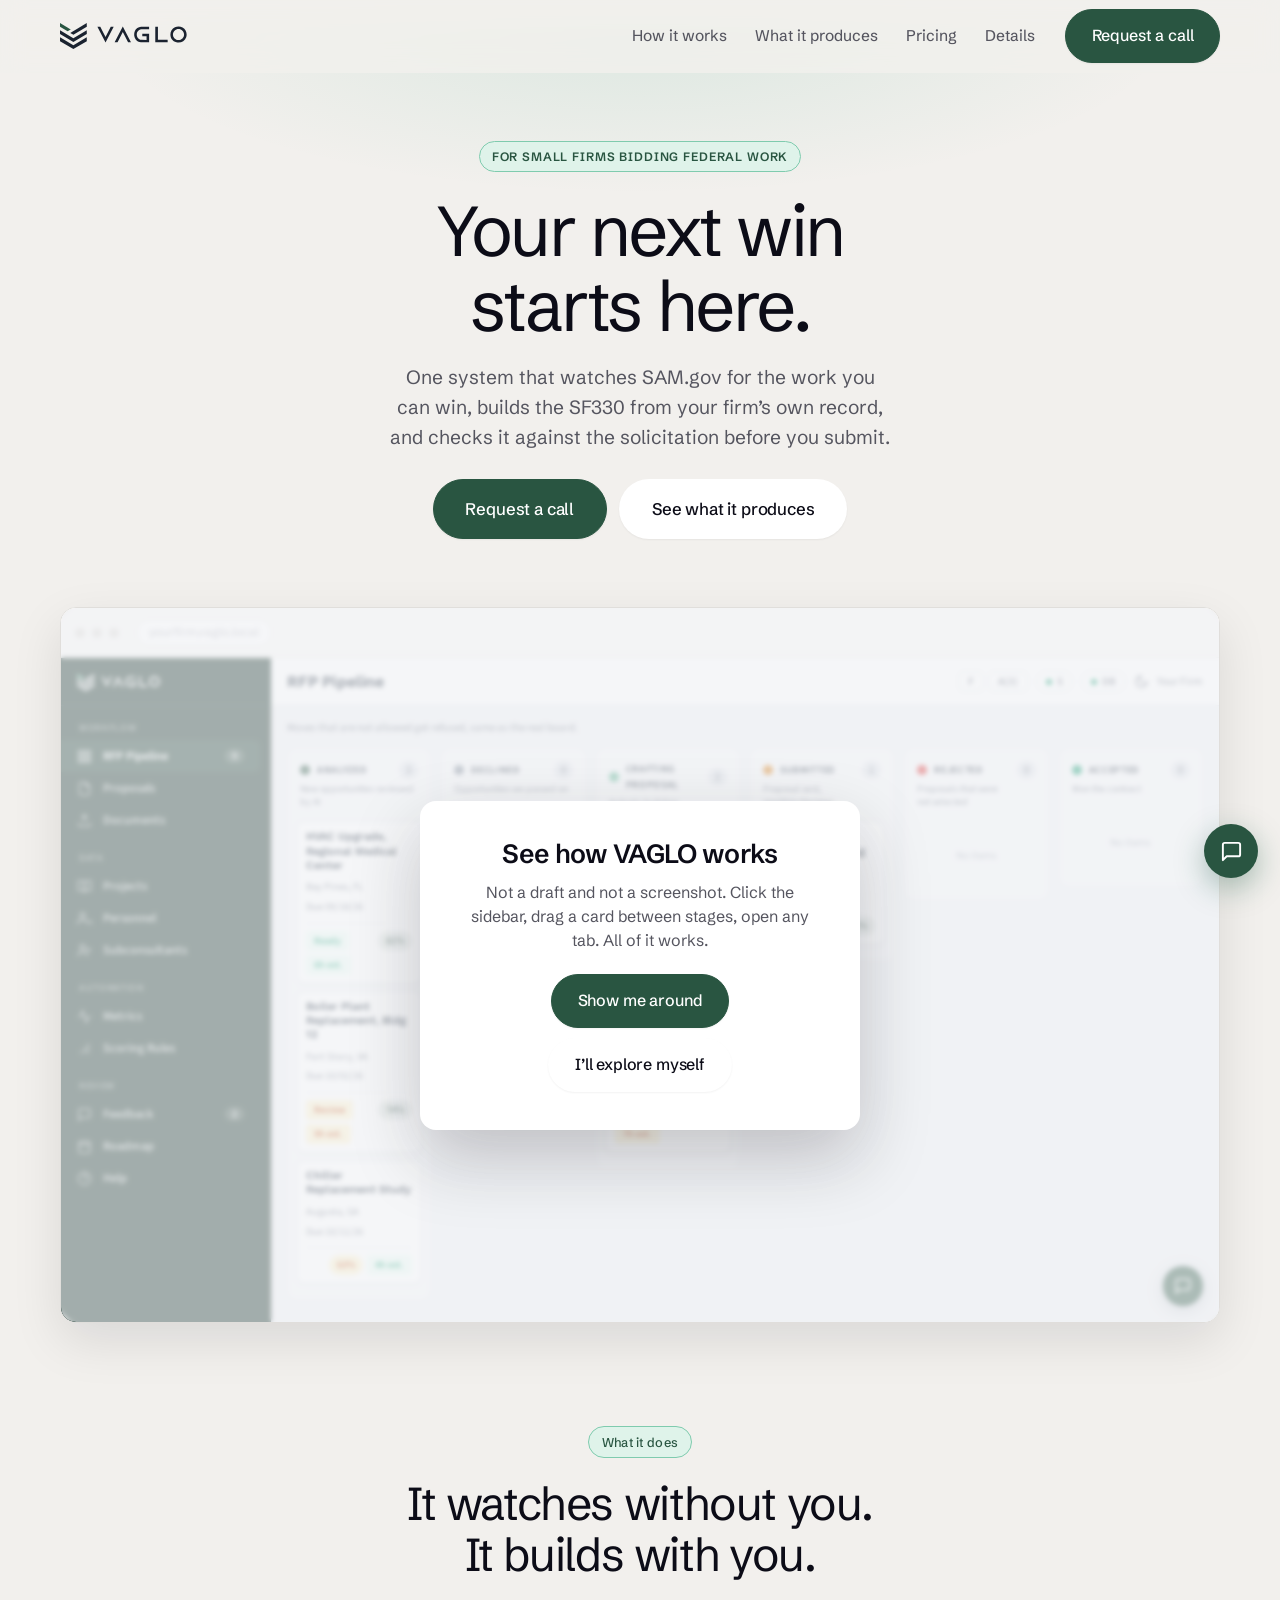
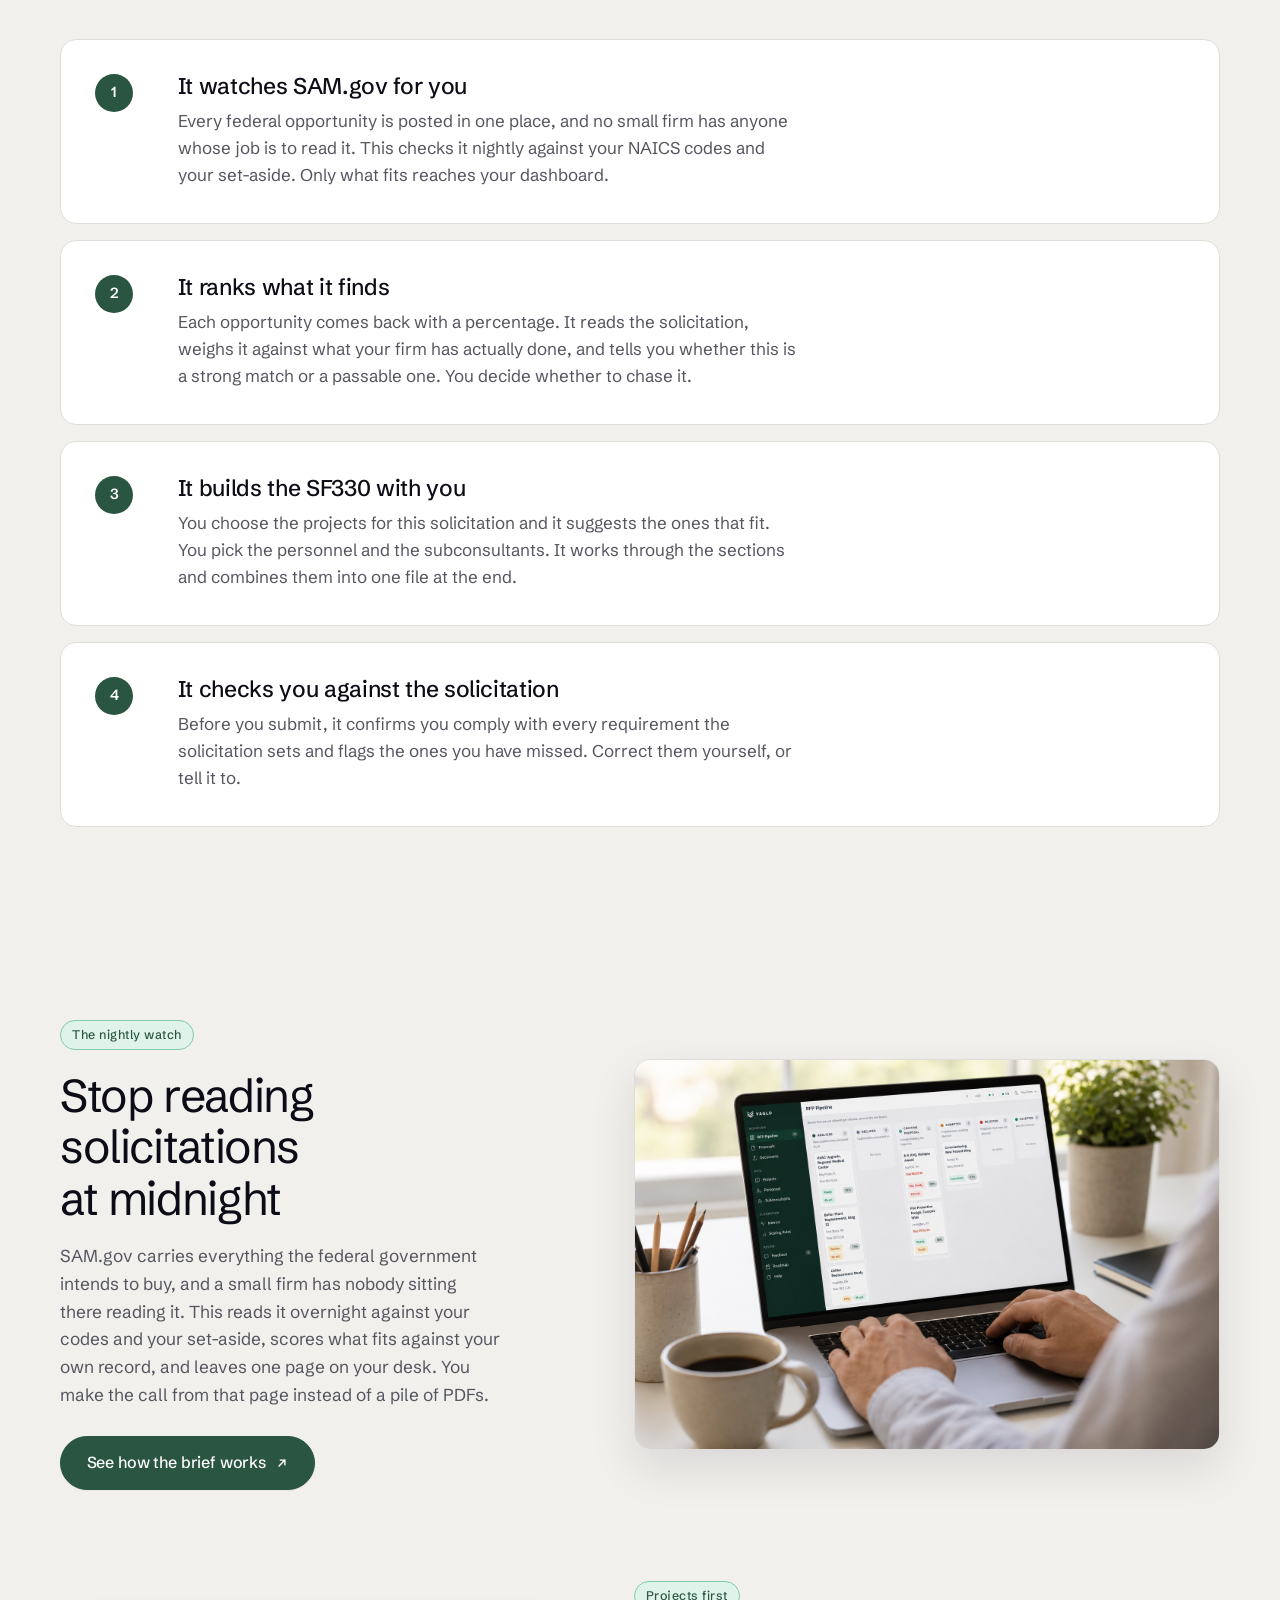
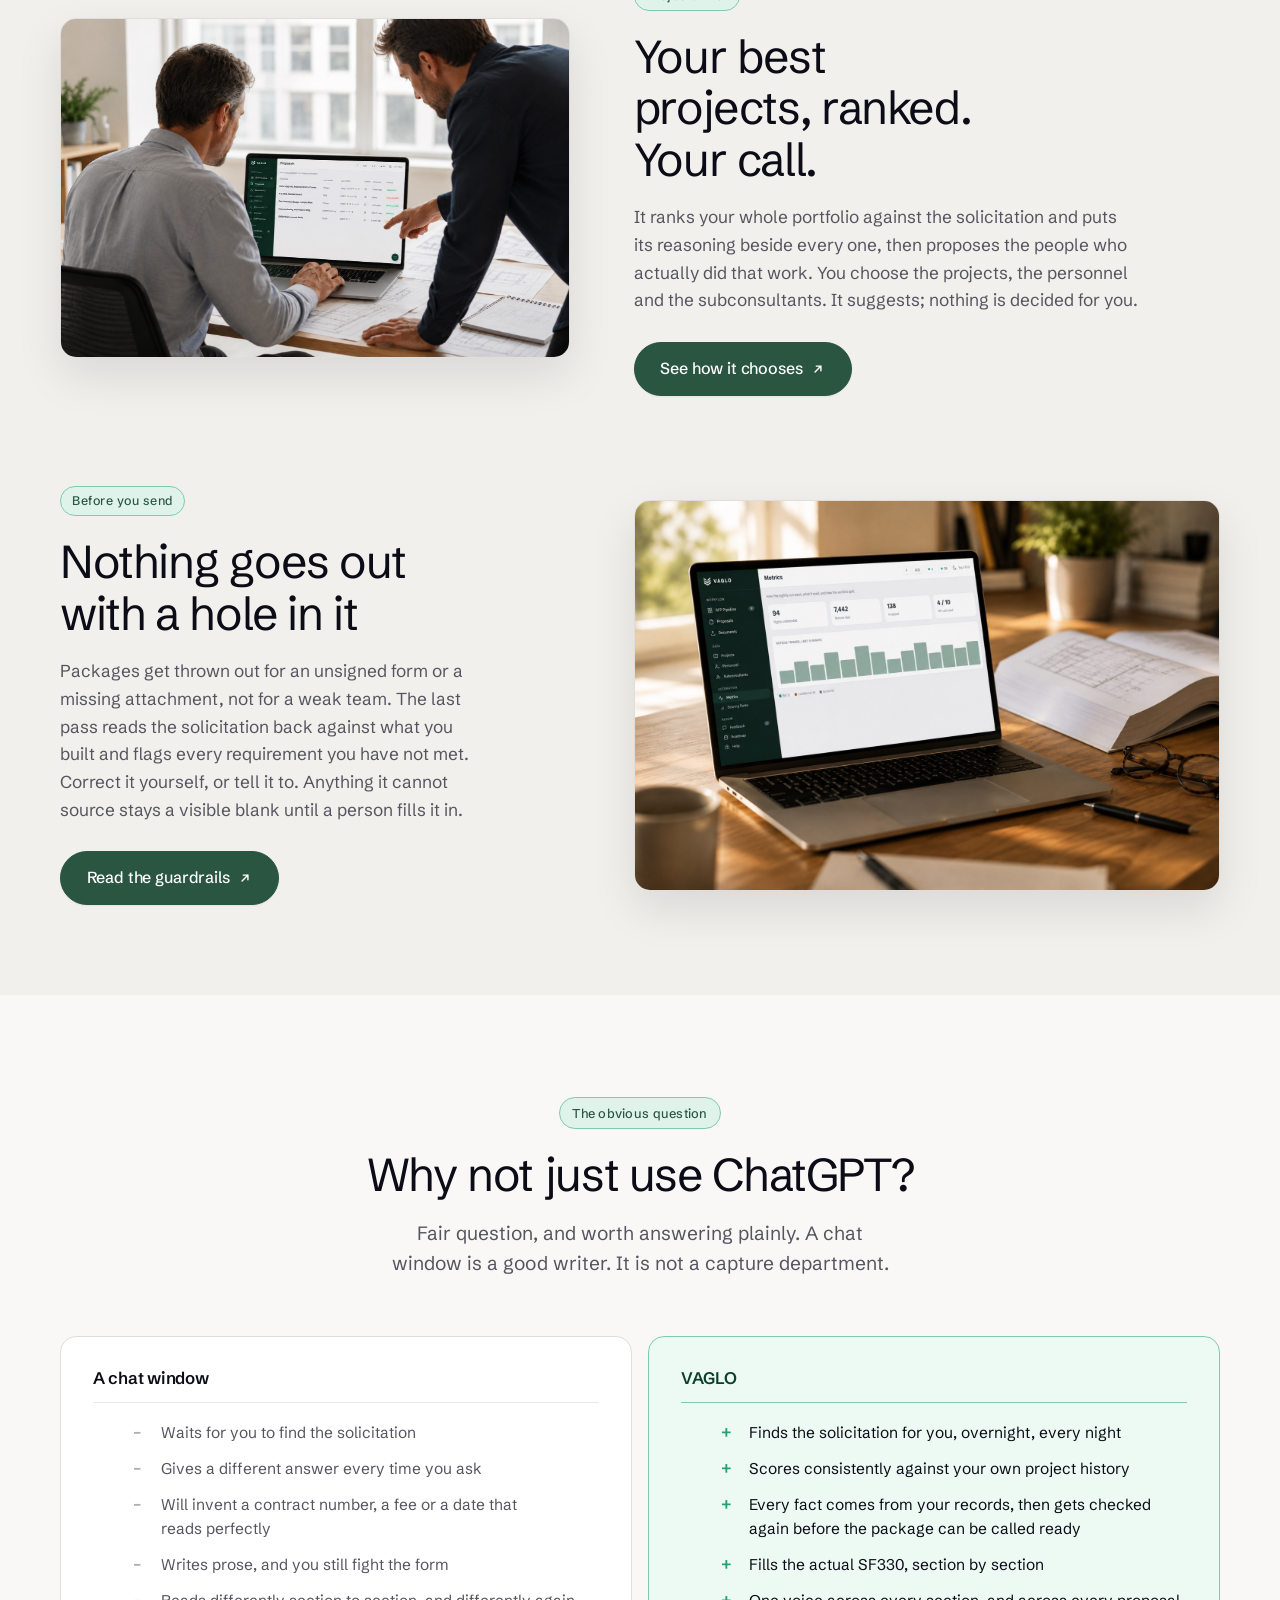
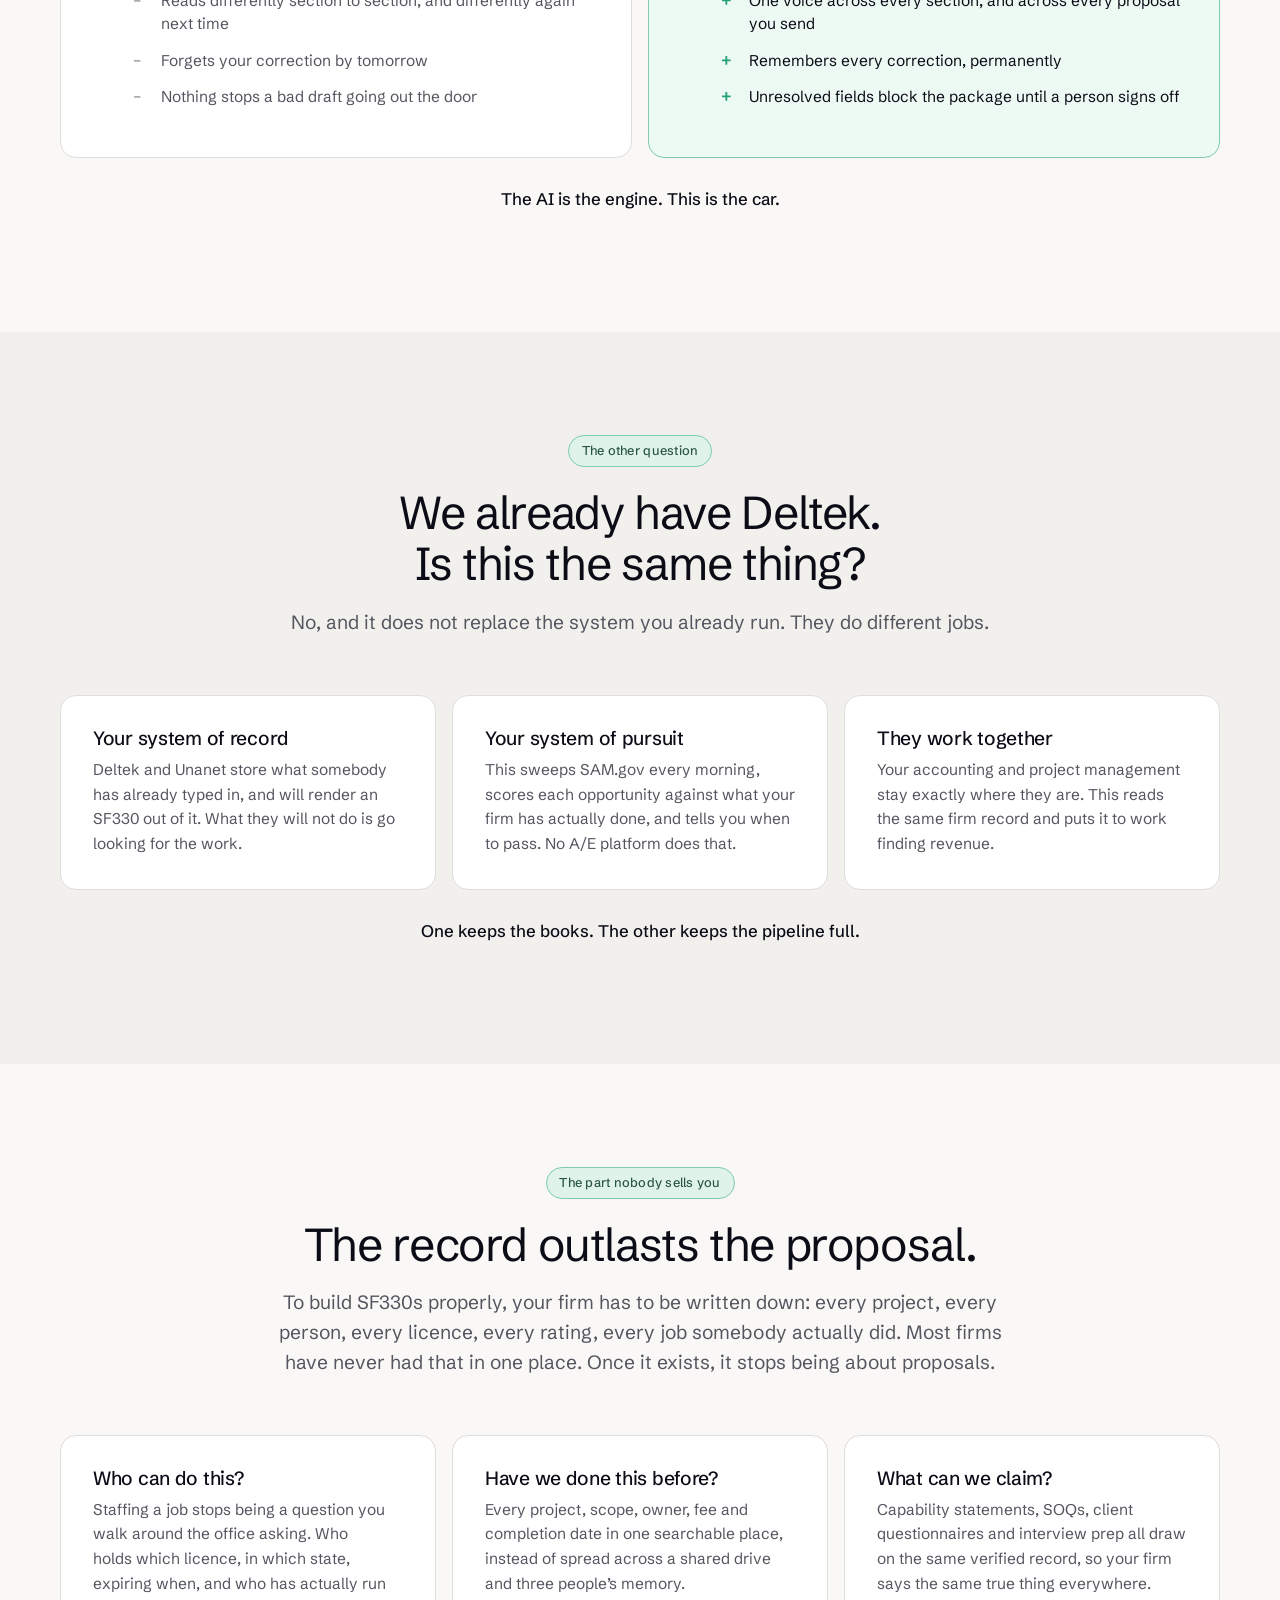
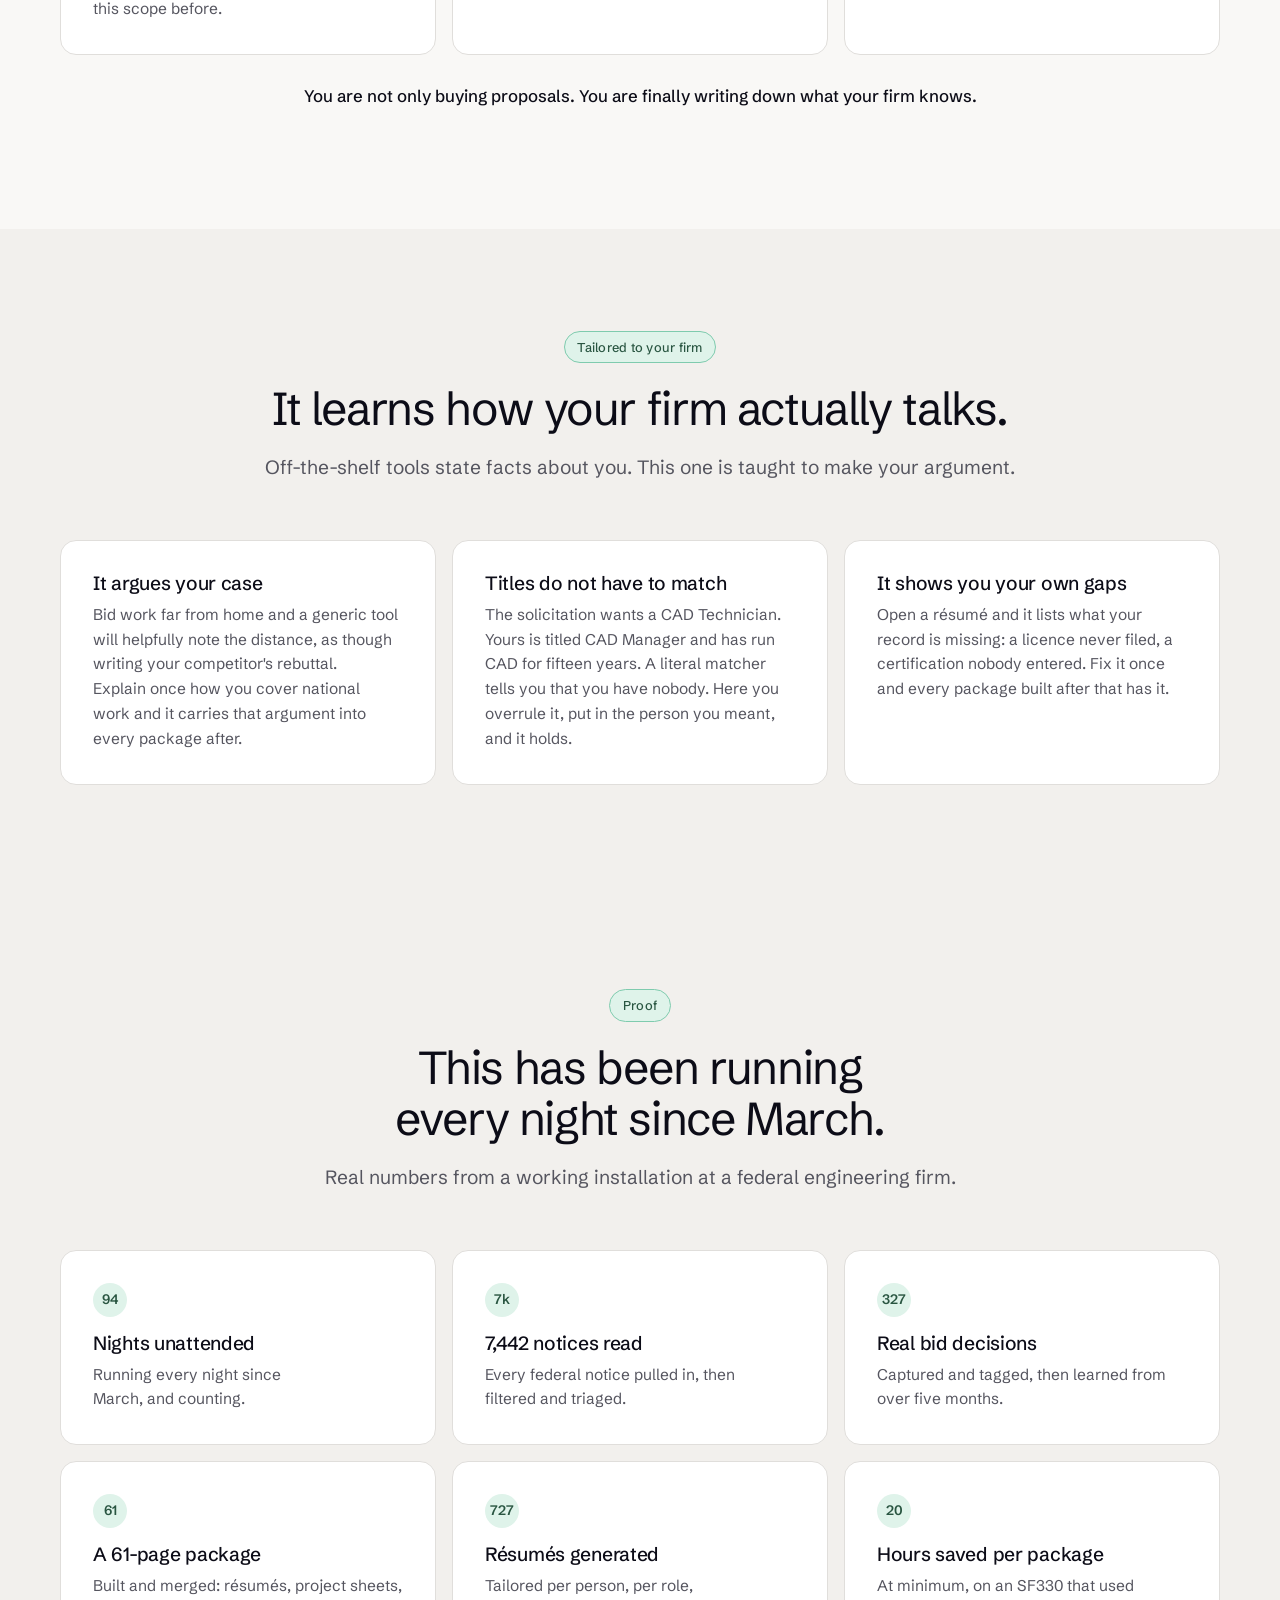
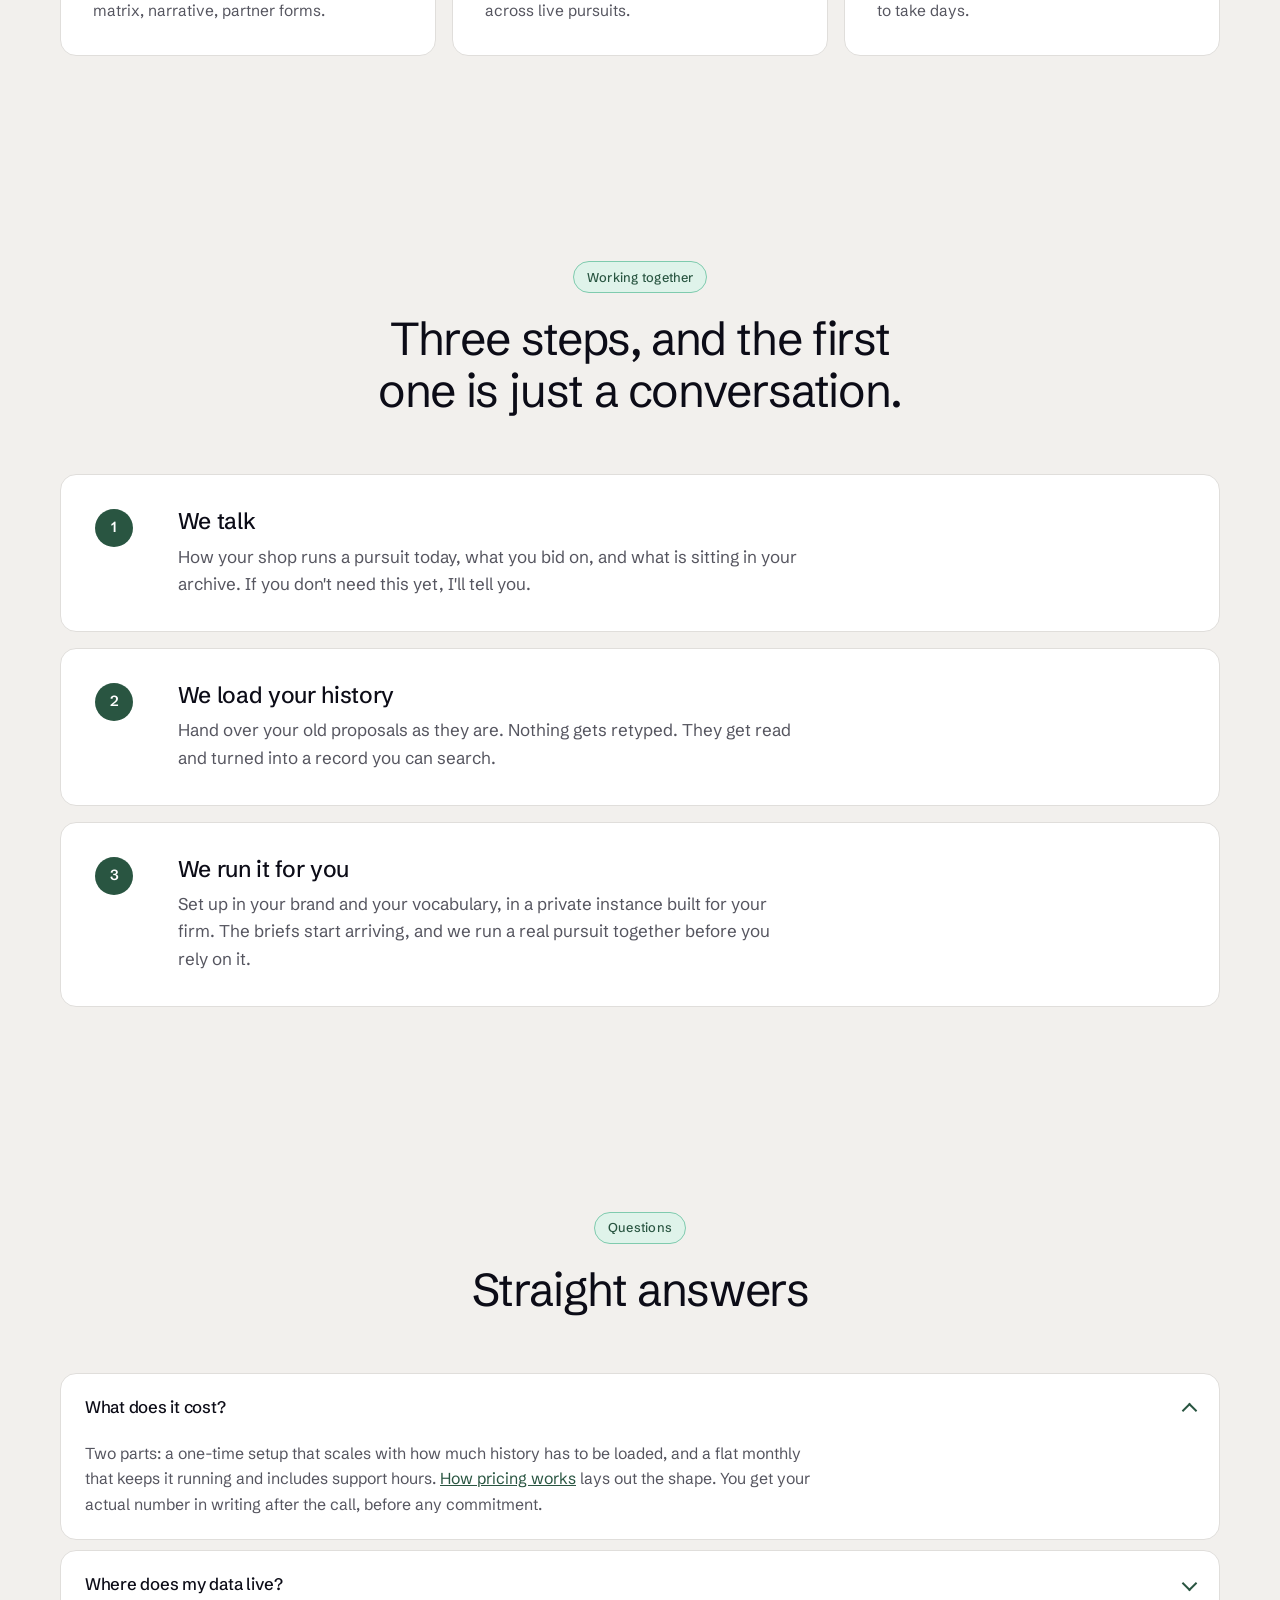
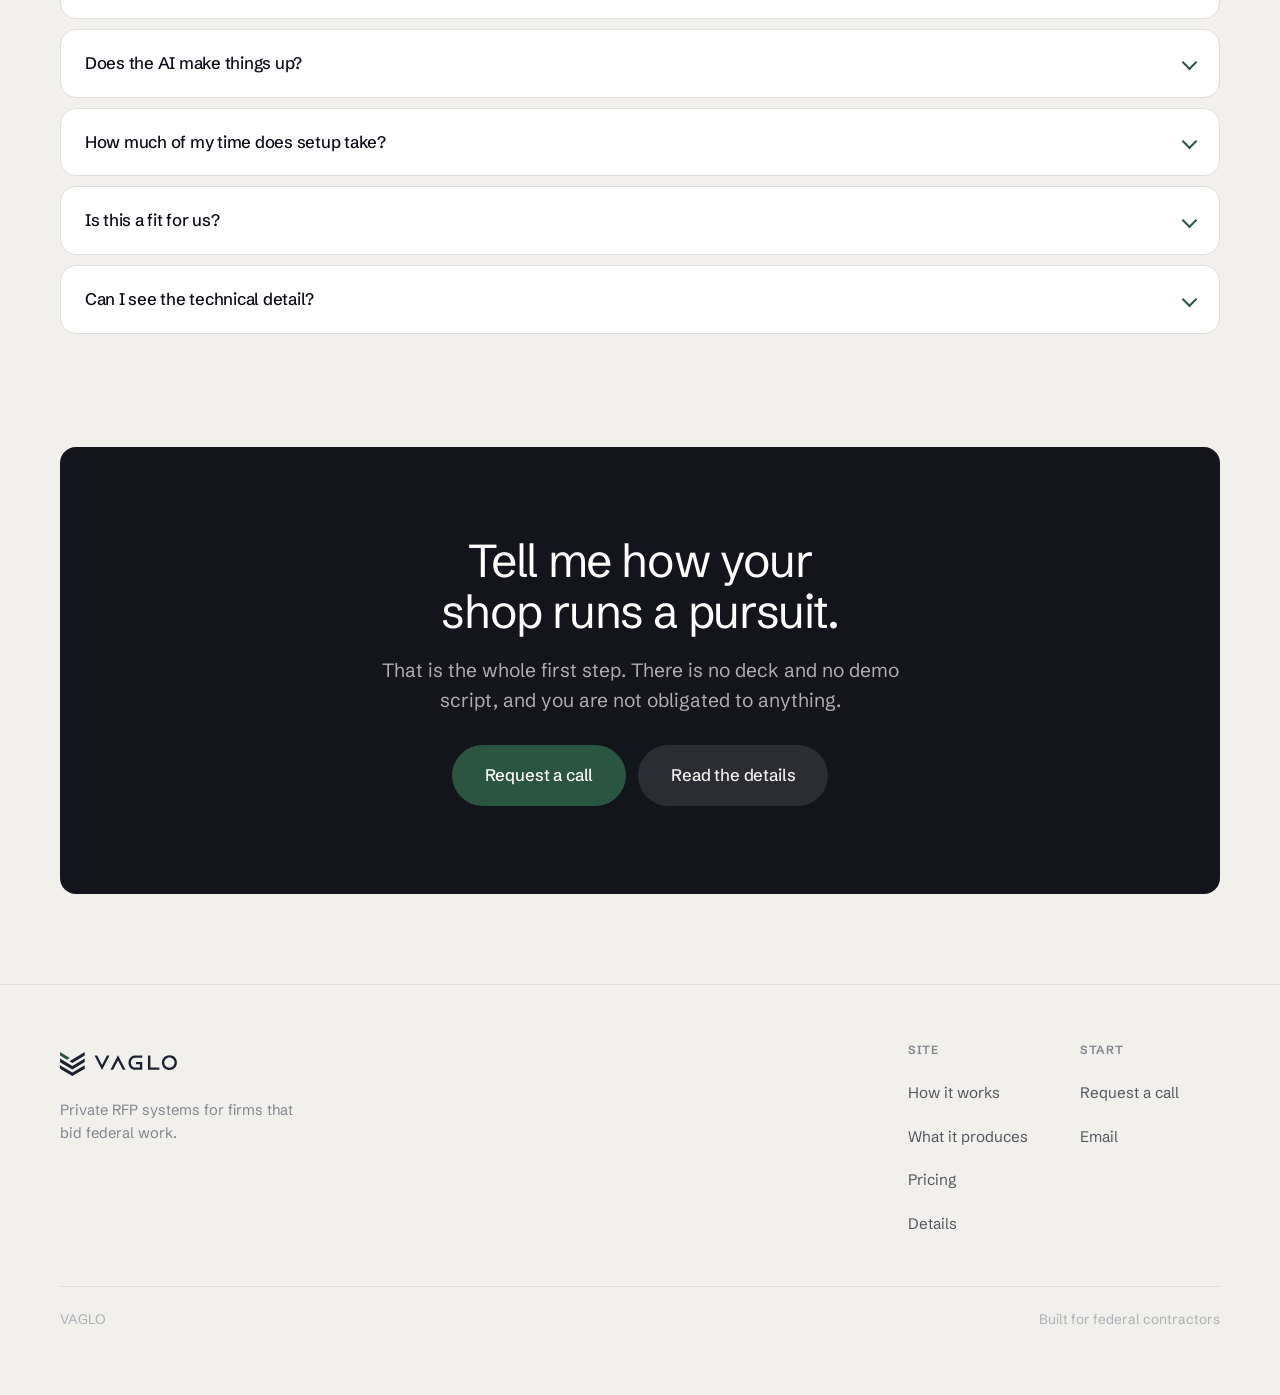
==== index.html @ 1f697426 "Add a guided tour to the demo dashboard The demo was the strongest thing on the page and its only in" ====
<!DOCTYPE html>
<html lang="en">
<head>
<meta charset="utf-8">
<meta name="viewport" content="width=device-width, initial-scale=1">
<title>VAGLO &middot; Your next win starts here</title>
<meta name="description" content="One system that watches SAM.gov for the work you can win, builds the SF330 from your firm’s own record, and checks it against the solicitation before you submit. Built per firm for small federal contractors.">
<meta name="theme-color" content="#f2f0ed">
<meta property="og:title" content="VAGLO &middot; Your next win starts here">
<meta property="og:description" content="One system that watches SAM.gov for the work you can win, builds the SF330 from your firm’s own record, and checks it against the solicitation before you submit.">
<meta property="og:type" content="website">
<link rel="icon" href="assets/favicon.svg" type="image/svg+xml">
<link rel="alternate icon" href="assets/mark.svg" type="image/svg+xml">
<link rel="stylesheet" href="styles.css?v=1788193329">
<noscript><style>.rv{opacity:1;transform:none}</style></noscript>
</head>
<body>
<a class="skip" href="#main">Skip to content</a>

<nav class="nav" id="nav">
  <div class="wrap nav-in">
    <a class="brand" href="index.html">
      <svg class="brand-logo" viewBox="0 0 953.78 195.8" xmlns="http://www.w3.org/2000/svg" role="img" aria-label="VAGLO"><polygon fill="#1b2330" points="201.93 136.65 100.77 195.8 .04 136.74 .12 108.13 100.73 167.34 201.51 108.09 201.93 136.65"/><polygon fill="#1b2330" points="201.87 82.44 100.62 142.43 .05 82.67 .21 53.9 100.62 114.06 201.51 53.98 201.87 82.44"/><polygon fill="#1b2330" points="201.86 28.4 100.87 89.06 77.1 75 201.52 0 201.86 28.4"/><polygon fill="#295541" points="57.5 62.54 0 28.63 .05 .15 80.77 48.51 57.5 62.54"/><path fill="#1b2330" d="M651.87,99.23l-32.19-.09.1-18.48,51.39-.06.04,65-61.21-.25c-16.93-.07-31.34-9.45-41-22.79-11.8-18.76-13.89-41.38-5.11-61.82,8.09-18.83,25.42-31.26,46.28-32.56l60.82-.57.05,18.57-56.99.18c-14.94.05-27.51,9.96-32.81,23.8-4.68,12.25-4.22,25.75,1.76,37.44,5.76,11.25,16.98,19.31,29.74,19.36l39.13.14-.02-27.86Z"/><path fill="#1b2330" d="M950.45,107.59c-10.31,31.65-42.68,44.13-74.12,37.44-13.97-2.97-26.37-10.74-34.27-22.79-20.3-30.95-10.81-76.69,23.61-90.58,18.34-7.4,39.53-7.16,57.36,1.56,26.94,13.17,36.47,46.55,27.41,74.37ZM934.58,86.64c0-23.19-18.8-41.98-41.98-41.98s-41.98,18.8-41.98,41.98,18.8,41.98,41.98,41.98,41.98-18.8,41.98-41.98Z"/><polygon fill="#1b2330" points="382.27 28.22 404.38 27.97 342.89 146.67 281.6 28.26 303.48 27.74 342.92 105.35 382.27 28.22"/><polygon fill="#1b2330" points="473.05 68.45 433.45 145.55 411.45 145.5 472.94 27.06 534.43 145.2 512.78 145.62 473.05 68.45"/><polygon fill="#1b2330" points="810.64 127.04 811.06 145.59 717.58 145.71 717.59 27.85 737.52 27.93 737.53 127.04 810.64 127.04"/></svg>
    </a>
    <div class="nav-links">
      <a href="#how">How it works</a>
      <a href="#yours">What it produces</a>
      <a href="pricing.html">Pricing</a>
      <a href="system.html">Details</a>
    </div>
    <a class="btn btn-primary" href="contact.html">Request a call</a>
  </div>
</nav>

<main id="main">

<header class="hero">
  <div class="wrap">
    <span class="eyebrow">FOR SMALL FIRMS BIDDING FEDERAL WORK</span>
    <h1>Your next win<br>starts&nbsp;here.</h1>
    <p class="lead">One system that watches SAM.gov for the work you can win, builds the SF330
      from your firm&rsquo;s own record, and checks it against the solicitation before you&nbsp;submit.</p>
    <div class="hero-cta">
      <a class="btn btn-primary btn-lg" href="contact.html">Request a call</a>
      <a class="btn btn-ghost btn-lg" href="system.html">See what it produces</a>
    </div>
  </div>
</header>

<section class="wrap" id="yours">
  <div class="frame rv">
    <div class="frame-bar">
      <i></i><i></i><i></i>
      <span class="frame-url">yourfirm.vaglo.local</span>
    </div>
    <div class="demo-veil" id="demoVeil">
      <div class="demo-card">
        <h3>See how VAGLO works</h3>
        <p><span class="t-fine">Not a draft and not a screenshot. Click the sidebar, drag a card between stages, open any tab. All of it&nbsp;works.</span><span class="t-coarse">Not a draft and not a screenshot. Tap through the sidebar, open any tab, read any table. All of it&nbsp;works.</span></p>
        <div class="demo-btns">
          <button class="btn btn-primary" type="button" id="demoTour">Show me around</button>
          <button class="btn btn-ghost" type="button" id="demoStart">I&rsquo;ll explore myself</button>
        </div>
      </div>
    </div>
    <p class="demo-small"><strong>The dashboard on this page is live.</strong>
      It needs a full screen to be worth clicking through, so it sits out on phones.
      Open this page on a laptop and you can work every tab of&nbsp;it.</p>
    <button class="tour-replay" type="button" id="tourReplay" hidden>Replay the tour</button>
    <div class="mock" id="mock" aria-label="Interactive dashboard demo with placeholder data">
      <aside class="mock-side">
        <div class="mock-logo"><svg class="mock-logo-svg" viewBox="0 0 953.78 195.8" xmlns="http://www.w3.org/2000/svg" role="img" aria-label="VAGLO"><path fill="#ffffff" d="M651.87,99.23l-32.19-.09.1-18.48,51.39-.06.04,65-61.21-.25c-16.93-.07-31.34-9.45-41-22.79-11.8-18.76-13.89-41.38-5.11-61.82,8.09-18.83,25.42-31.26,46.28-32.56l60.82-.57.05,18.57-56.99.18c-14.94.05-27.51,9.96-32.81,23.8-4.68,12.25-4.22,25.75,1.76,37.44,5.76,11.25,16.98,19.31,29.74,19.36l39.13.14-.02-27.86Z"/><path fill="#ffffff" d="M950.45,107.59c-10.31,31.65-42.68,44.13-74.12,37.44-13.97-2.97-26.37-10.74-34.27-22.79-20.3-30.95-10.81-76.69,23.61-90.58,18.34-7.4,39.53-7.16,57.36,1.56,26.94,13.17,36.47,46.55,27.41,74.37ZM934.58,86.64c0-23.19-18.8-41.98-41.98-41.98s-41.98,18.8-41.98,41.98,18.8,41.98,41.98,41.98,41.98-18.8,41.98-41.98Z"/><polygon fill="#ffffff" points="382.27 28.22 404.38 27.97 342.89 146.67 281.6 28.26 303.48 27.74 342.92 105.35 382.27 28.22"/><polygon fill="#ffffff" points="473.05 68.45 433.45 145.55 411.45 145.5 472.94 27.06 534.43 145.2 512.78 145.62 473.05 68.45"/><polygon fill="#ffffff" points="810.64 127.04 811.06 145.59 717.58 145.71 717.59 27.85 737.52 27.93 737.53 127.04 810.64 127.04"/><polygon fill="#ffffff" points="201.93 136.65 100.77 195.8 .04 136.74 .12 108.13 100.73 167.34 201.51 108.09 201.93 136.65"/><polygon fill="#ffffff" points="201.87 82.44 100.62 142.43 .05 82.67 .21 53.9 100.62 114.06 201.51 53.98 201.87 82.44"/><polygon fill="#ffffff" points="201.86 28.4 100.87 89.06 77.1 75 201.52 0 201.86 28.4"/><polygon fill="#8fe3c0" points="57.5 62.54 0 28.63 .05 .15 80.77 48.51 57.5 62.54"/></svg></div>
        <nav class="mock-nav">
          <span class="mock-navsec">Workflow</span>
          <button class="mock-navitem on" data-view="pipeline"><svg viewBox="0 0 24 24" fill="none" stroke="currentColor" stroke-width="2"><rect x="3" y="3" width="7" height="7"/><rect x="14" y="3" width="7" height="7"/><rect x="3" y="14" width="7" height="7"/><rect x="14" y="14" width="7" height="7"/></svg><span>RFP Pipeline</span><em class="mock-navbadge">9</em></button>
          <button class="mock-navitem" data-view="proposals"><svg viewBox="0 0 24 24" fill="none" stroke="currentColor" stroke-width="2"><path d="M14 2H6a2 2 0 0 0-2 2v16a2 2 0 0 0 2 2h12a2 2 0 0 0 2-2V8z"/><polyline points="14 2 14 8 20 8"/></svg><span>Proposals</span></button>
          <button class="mock-navitem" data-view="documents"><svg viewBox="0 0 24 24" fill="none" stroke="currentColor" stroke-width="2"><path d="M21 15v4a2 2 0 0 1-2 2H5a2 2 0 0 1-2-2v-4"/><polyline points="17 8 12 3 7 8"/><line x1="12" y1="3" x2="12" y2="15"/></svg><span>Documents</span></button>
          <span class="mock-navsec">Data</span>
          <button class="mock-navitem" data-view="projects"><svg viewBox="0 0 24 24" fill="none" stroke="currentColor" stroke-width="2"><path d="M2 3h6a4 4 0 0 1 4 4v14a3 3 0 0 0-3-3H2z"/><path d="M22 3h-6a4 4 0 0 0-4 4v14a3 3 0 0 1 3-3h7z"/></svg><span>Projects</span></button>
          <button class="mock-navitem" data-view="personnel"><svg viewBox="0 0 24 24" fill="none" stroke="currentColor" stroke-width="2"><path d="M17 21v-2a4 4 0 0 0-4-4H5a4 4 0 0 0-4 4v2"/><circle cx="9" cy="7" r="4"/><path d="M23 21v-2a4 4 0 0 0-3-3.87"/></svg><span>Personnel</span></button>
          <button class="mock-navitem" data-view="subs"><svg viewBox="0 0 24 24" fill="none" stroke="currentColor" stroke-width="2"><path d="M16 21v-2a4 4 0 0 0-4-4H6a4 4 0 0 0-4 4v2"/><circle cx="9" cy="7" r="4"/><line x1="19" y1="8" x2="19" y2="14"/><line x1="22" y1="11" x2="16" y2="11"/></svg><span>Subconsultants</span></button>
          <span class="mock-navsec">Automation</span>
          <button class="mock-navitem" data-view="metrics"><svg viewBox="0 0 24 24" fill="none" stroke="currentColor" stroke-width="2"><polyline points="22 12 18 12 15 21 9 3 6 12 2 12"/></svg><span>Metrics</span></button>
          <button class="mock-navitem" data-view="scoring"><svg viewBox="0 0 24 24" fill="none" stroke="currentColor" stroke-width="2"><path d="M12 20V10"/><path d="M18 20V4"/><path d="M6 20v-4"/></svg><span>Scoring Rules</span></button>
          <span class="mock-navsec">Review</span>
          <button class="mock-navitem" data-view="feedback"><svg viewBox="0 0 24 24" fill="none" stroke="currentColor" stroke-width="2"><path d="M21 15a2 2 0 0 1-2 2H7l-4 4V5a2 2 0 0 1 2-2h14a2 2 0 0 1 2 2z"/></svg><span>Feedback</span><em class="mock-navbadge">2</em></button>
          <button class="mock-navitem" data-view="roadmap"><svg viewBox="0 0 24 24" fill="none" stroke="currentColor" stroke-width="2"><rect x="3" y="4" width="18" height="18" rx="2"/><line x1="16" y1="2" x2="16" y2="6"/><line x1="8" y1="2" x2="8" y2="6"/><line x1="3" y1="10" x2="21" y2="10"/></svg><span>Roadmap</span></button>
          <button class="mock-navitem" data-view="help"><svg viewBox="0 0 24 24" fill="none" stroke="currentColor" stroke-width="2"><circle cx="12" cy="12" r="10"/><path d="M9.5 9.5a3 3 0 1 1 3.5 2.95V15"/><circle cx="12" cy="18" r="0.5" fill="currentColor" stroke="none"/></svg><span>Help</span></button>
        </nav>
      </aside>
      <div class="mock-main">
        <div class="mock-topbar">
          <strong id="mockTitle">RFP Pipeline</strong>
          <span class="mock-sam"><i>F</i><i>A(3)</i></span>
          <span class="mock-status"><b></b>S</span>
          <span class="mock-status"><b></b>DB</span>
          <span class="mock-moon"><svg viewBox="0 0 24 24" fill="none" stroke="currentColor" stroke-width="2"><path d="M21 12.8A9 9 0 1111.2 3a7 7 0 009.8 9.8z"/></svg></span>
          <span class="mock-firm">Your Firm</span>
        </div>
        <div class="mock-view on" data-view="pipeline"><p class="mock-hint"><span class="t-fine">Moves that are not allowed get refused, same as the real board.</span><span class="t-coarse">Swipe across the stages. This is the real board, with placeholder work on it.</span></p><div class="mock-board"><div class="mock-col" data-stage="analysis"><div class="mock-colhead"><i style="background:#295541"></i><b>Analyzed</b><em>3</em></div><p class="mock-coldesc">New opportunities reviewed by AI</p><div class="mock-drop"><article class="mock-card" draggable="true" data-stage="analysis"><div class="mc-t">HVAC Upgrade, Regional Medical Center</div><div class="mc-m"><span>Bay Pines, FL</span><span class="">Due 09/18/26</span></div><div class="mc-f"><span class="mc-pf ready">Ready</span><span class="mc-fit hi">81%</span><span class="mc-hr lo">6h est.</span></div></article><article class="mock-card" draggable="true" data-stage="analysis"><div class="mc-t">Boiler Plant Replacement, Bldg 12</div><div class="mc-m"><span>Fort Story, VA</span><span class="">Due 10/02/26</span></div><div class="mc-f"><span class="mc-pf review">Review</span><span class="mc-fit hi">74%</span><span class="mc-hr mid">9h est.</span></div></article><article class="mock-card" draggable="true" data-stage="analysis"><div class="mc-t">Chiller Replacement Study</div><div class="mc-m"><span>Augusta, GA</span><span class="">Due 10/11/26</span></div><div class="mc-f"><span class="mc-fit mid">63%</span><span class="mc-hr lo">4h est.</span></div></article></div></div><div class="mock-col" data-stage="declined"><div class="mock-colhead"><i style="background:#7a8694"></i><b>Declined</b><em>0</em></div><p class="mock-coldesc">Opportunities we passed on</p><div class="mock-drop"><div class="mock-empty">No items</div></div></div><div class="mock-col" data-stage="proposal"><div class="mock-colhead"><i style="background:#4fb18b"></i><b>Crafting Proposal</b><em>2</em></div><p class="mock-coldesc">Actively building the response</p><div class="mock-drop"><article class="mock-card" draggable="true" data-stage="proposal"><div class="mc-t">A-E IDIQ, Multiple Award</div><div class="mc-m"><span>Norfolk, VA</span><span class="urgent">Due 08/29/26</span></div><div class="mc-f"><span class="mc-pf notready">Not Ready</span><span class="mc-fit hi">88%</span><span class="mc-hr hi">14h est.</span></div></article><article class="mock-card" draggable="true" data-stage="proposal"><div class="mc-t">Fire Protection Design, Campus Wide</div><div class="mc-m"><span>Lexington, KY</span><span class="soon">Due 09/06/26</span></div><div class="mc-f"><span class="mc-pf ready">Ready</span><span class="mc-fit hi">88%</span><span class="mc-hr mid">7h est.</span></div></article></div></div><div class="mock-col" data-stage="submitted"><div class="mock-colhead"><i style="background:#d97706"></i><b>Submitted</b><em>1</em></div><p class="mock-coldesc">Proposal sent, awaiting decision</p><div class="mock-drop"><article class="mock-card" draggable="true" data-stage="submitted"><div class="mc-t">Commissioning, New Patient Wing</div><div class="mc-m"><span>Tampa, FL</span><span class="">Sent 08/04/26</span></div><div class="mc-f"><span class="mc-pf consistent">Consistent</span><span class="mc-fit hi">92%</span></div></article></div></div><div class="mock-col" data-stage="rejected"><div class="mock-colhead"><i style="background:#dc2626"></i><b>Rejected</b><em>0</em></div><p class="mock-coldesc">Proposals that were not selected</p><div class="mock-drop"><div class="mock-empty">No items</div></div></div><div class="mock-col" data-stage="accepted"><div class="mock-colhead"><i style="background:#059669"></i><b>Accepted</b><em>0</em></div><p class="mock-coldesc">Won the contract</p><div class="mock-drop"><div class="mock-empty">No items</div></div></div></div></div><div class="mock-view" data-view="proposals"><p class="mock-hint">Assembled packages, by category and status.</p><table class="mock-table"><thead><tr><th>Package</th><th>Category</th><th>Sections</th><th>Pages</th><th>Updated</th><th>Status</th></tr></thead><tbody><tr><td>HVAC Upgrade, Regional Medical Center</td><td>Design</td><td>A/B/C · D · E · F · G · H</td><td>61</td><td>2 days ago</td><td><span class="mc-pf ready">Submitted</span></td></tr><tr><td>A-E IDIQ, Multiple Award</td><td>IDIQ</td><td>A/B/C · D · E · F · G</td><td>48</td><td>today</td><td><span class="mc-pf notready">3 blanks to fill</span></td></tr><tr><td>Fire Protection Design, Campus Wide</td><td>Design</td><td>A/B/C · D · E · F · G · H</td><td>37</td><td>yesterday</td><td><span class="mc-pf ready">Ready to send</span></td></tr><tr><td>Commissioning, New Patient Wing</td><td>Commissioning</td><td>A/B/C · E · F · G</td><td>29</td><td>3 weeks ago</td><td><span class="mc-pf ready">Awarded</span></td></tr><tr><td>Chiller Replacement Study</td><td>Study</td><td>A/B/C · E · F</td><td>18</td><td>1 week ago</td><td><span class="mc-pf review">In review</span></td></tr></tbody></table></div><div class="mock-view" data-view="documents"><p class="mock-hint">Drop anything in. It gets classified by what is inside it, not by the filename, then routed.</p><table class="mock-table"><thead><tr><th>File</th><th>Detected as</th><th>Routed to</th><th>Status</th></tr></thead><tbody><tr><td>solicitation_base.pdf</td><td>Solicitation, design</td><td>Analysis queue</td><td><span class="mc-pf ready">Analyzed</span></td></tr><tr><td>attachment_J-1_wage_det.pdf</td><td>Attachment</td><td>Analysis queue</td><td><span class="mc-pf ready">Attached</span></td></tr><tr><td>amendment_0002.pdf</td><td>Amendment</td><td>Re-analysis</td><td><span class="mc-pf review">Deadline moved</span></td></tr><tr><td>delgado_resume_2026.pdf</td><td>Partner resume</td><td>Personnel intake</td><td><span class="mc-pf ready">2 credentials added</span></td></tr><tr><td>brightwater_projsheet.pdf</td><td>Partner project sheet</td><td>Project intake</td><td><span class="mc-pf review">Attribution conflict</span></td></tr><tr><td>cpars_2024_utility_plant.pdf</td><td>Performance evaluation</td><td>Past performance</td><td><span class="mc-pf ready">Linked to project</span></td></tr></tbody></table></div><div class="mock-view" data-view="projects"><p class="mock-hint">Every project you can put in front of an evaluator, with the fields the form asks for.</p><table class="mock-table"><thead><tr><th>Project</th><th>Type</th><th>Location</th><th>Owner</th><th>Year</th><th>Status</th></tr></thead><tbody><tr><td>Central Utility Plant Upgrade</td><td>Mechanical</td><td>Norfolk, VA</td><td>Federal</td><td>2024</td><td><span class="mc-pf ready">Complete</span></td></tr><tr><td>Boiler Replacement, Bldg 7</td><td>Mechanical</td><td>Augusta, GA</td><td>Federal</td><td>2023</td><td><span class="mc-pf ready">Complete</span></td></tr><tr><td>Fire Protection Retrofit</td><td>Fire Protection</td><td>Lexington, KY</td><td>Federal</td><td>2023</td><td><span class="mc-pf ready">Complete</span></td></tr><tr><td>Chilled Water Loop Extension</td><td>Mechanical</td><td>Tampa, FL</td><td>State</td><td>2022</td><td><span class="mc-pf ready">Complete</span></td></tr><tr><td>Commissioning, Surgical Suite</td><td>Commissioning</td><td>Bay Pines, FL</td><td>Federal</td><td>2022</td><td><span class="mc-pf review">In closeout</span></td></tr></tbody></table></div><div class="mock-view" data-view="personnel"><p class="mock-hint">Who did the work, what they hold, and where they are licensed. This is why staffing can be worked out instead of remembered.</p><table class="mock-table"><thead><tr><th>Name</th><th>Title</th><th>Registrations</th><th>Licensed in</th><th>Years</th><th>On pursuits</th></tr></thead><tbody><tr><td>J. Whitfield</td><td>Principal Mechanical Engineer</td><td>PE</td><td>VA, MD, NC</td><td>28</td><td><span class="mc-pf review">3</span></td></tr><tr><td>M. Okonkwo</td><td>Fire Protection Engineer</td><td>PE, CFPS</td><td>KY, TN</td><td>16</td><td><span class="mc-pf ready">1</span></td></tr><tr><td>R. Delgado</td><td>Commissioning Authority</td><td>CxA, LEED AP</td><td>FL, GA</td><td>21</td><td><span class="mc-pf ready">1</span></td></tr><tr><td>S. Byrne</td><td>Project Manager</td><td>PMP</td><td>None</td><td>12</td><td><span class="mc-pf ready">2</span></td></tr><tr><td>A. Kaur</td><td>Plumbing Designer</td><td>EIT</td><td>VA</td><td>7</td><td><span class="mc-pf ready">0</span></td></tr></tbody></table></div><div class="mock-view" data-view="subs"><p class="mock-hint">Teaming partners, their people, and the roles they cover.</p><table class="mock-table"><thead><tr><th>Firm</th><th>Location</th><th>Relationship</th><th>Covers</th><th>People</th><th>Part II</th></tr></thead><tbody><tr><td>Brightwater Civil</td><td>Norfolk, VA</td><td><span class="mc-pf ready">Preferred</span></td><td>Civil, site</td><td>4</td><td><span class="mc-pf ready">Current</span></td></tr><tr><td>Camden Structural</td><td>Raleigh, NC</td><td><span class="mc-pf ready">Preferred</span></td><td>Structural</td><td>3</td><td><span class="mc-pf ready">Current</span></td></tr><tr><td>Lantern Electrical</td><td>Tampa, FL</td><td><span class="mc-pf ready">Active</span></td><td>Electrical</td><td>6</td><td><span class="mc-pf review">Stale, 14 mo</span></td></tr><tr><td>Waypoint Geotech</td><td>Augusta, GA</td><td><span class="mc-pf review">Prospect</span></td><td>Geotechnical</td><td>2</td><td><span class="mc-pf notready">None on file</span></td></tr><tr><td>Redbird Surveying</td><td>Lexington, KY</td><td><span class="mc-pf ready">Active</span></td><td>Survey</td><td>2</td><td><span class="mc-pf ready">Current</span></td></tr></tbody></table></div><div class="mock-view" data-view="metrics"><p class="mock-hint">How the nightly run went, what it read, and how the verdicts split.</p><div class="mock-tiles"><div class="mock-tile"><b>94</b><span>Nights unattended</span></div><div class="mock-tile"><b>7,442</b><span>Notices read</span></div><div class="mock-tile"><b>138</b><span>Analyzed</span></div><div class="mock-tile"><b>4 / 10</b><span>API calls used</span></div></div><div class="mock-chartwrap"><span class="mock-chartttl">Notices triaged, last 14 nights</span><div class="mock-chart"><i style="height:38%"></i><i style="height:62%"></i><i style="height:47%"></i><i style="height:81%"></i><i style="height:55%"></i><i style="height:93%"></i><i style="height:70%"></i><i style="height:44%"></i><i style="height:66%"></i><i style="height:88%"></i><i style="height:52%"></i><i style="height:74%"></i><i style="height:61%"></i><i style="height:79%"></i></div></div><div class="mock-legend"><span><i style="background:#059669"></i>Bid 31</span><span><i style="background:#c2410c"></i>Conditional 44</span><span><i style="background:#6b7280"></i>No bid 63</span></div></div><div class="mock-view" data-view="scoring"><p class="mock-hint">Rules you wrote, and rules it worked out from your own decisions.</p><div class="mock-rules"><div class="mock-rule"><b>Anything past the Mississippi</b><span class="mc-pf review">Manual</span><em class="neg">−15</em></div><div class="mock-rule"><b>VA medical centers</b><span class="mc-pf ready">Manual</span><em class="pos">+20</em></div><div class="mock-rule"><b>Fee band below your floor</b><span class="mc-pf review">Learned · 9 decisions</span><em class="neg">−12</em></div><div class="mock-rule"><b>Mandatory site visit required</b><span class="mc-pf review">Learned · 6 decisions</span><em class="neg">−8</em></div><div class="mock-rule"><b>Commissioning scope present</b><span class="mc-pf ready">Learned · 11 decisions</span><em class="pos">+14</em></div><div class="mock-rule"><b>Set-aside matches SDVOSB</b><span class="mc-pf ready">Manual</span><em class="pos">+10</em></div></div></div><div class="mock-view" data-view="feedback"><p class="mock-hint">Fix the wording once and everything written after it follows.</p><div class="mock-rules"><div class="mock-rule"><b>Never say constructed. We designed it</b><span class="mc-pf ready">Applied to 41 items</span><em class=""></em></div><div class="mock-rule"><b>Lead fire protection before mechanical for M. Okonkwo</b><span class="mc-pf ready">Applied to 6 resumes</span><em class=""></em></div><div class="mock-rule"><b>Name the specific medical center on VA work</b><span class="mc-pf ready">Applied to 18 items</span><em class=""></em></div><div class="mock-rule"><b>Utility Plant value disagrees with the record</b><span class="mc-pf notready">Needs your call</span><em class=""></em></div><div class="mock-rule"><b>J. Whitfield has one degree spelled two ways</b><span class="mc-pf review">Open</span><em class=""></em></div></div></div><div class="mock-view" data-view="roadmap"><p class="mock-hint">What shipped, and what's being built next.</p><div class="mock-rules"><div class="mock-rule"><b>Cross-section consistency audit</b><span class="mc-pf ready">Shipped</span><em class=""></em></div><div class="mock-rule"><b>Amendment staleness banner</b><span class="mc-pf ready">Shipped</span><em class=""></em></div><div class="mock-rule"><b>Projects-first team recommendation</b><span class="mc-pf ready">Shipped</span><em class=""></em></div><div class="mock-rule"><b>Weekly competitor award brief</b><span class="mc-pf review">In progress</span><em class=""></em></div><div class="mock-rule"><b>Win/loss analytics on real data</b><span class="mc-pf review">Next</span><em class=""></em></div></div></div><div class="mock-view" data-view="help"><p class="mock-hint">Written for your firm in your own words, not a generic product manual.</p><div class="mock-rules"><div class="mock-rule"><b>How a proposal gets built</b><span class="mc-pf ready">8 steps</span><em class=""></em></div><div class="mock-rule"><b>How opportunities are found</b><span class="mc-pf ready">Nightly run</span><em class=""></em></div><div class="mock-rule"><b>How fit scores work</b><span class="mc-pf ready">3 layers</span><em class=""></em></div><div class="mock-rule"><b>How it learns from your decisions</b><span class="mc-pf ready">Explained</span><em class=""></em></div><div class="mock-rule"><b>What it refuses to do, and why</b><span class="mc-pf ready">4 rules</span><em class=""></em></div></div></div>
        <button class="mock-fab" aria-label="Assistant"><svg viewBox="0 0 24 24" fill="none" stroke="currentColor" stroke-width="2"><path d="M21 15a2 2 0 0 1-2 2H7l-4 4V5a2 2 0 0 1 2-2h14a2 2 0 0 1 2 2z"/></svg></button>
      </div>
    </div>
  </div>
</section>

<section class="sec" id="how">
  <div class="wrap">
    <div class="sec-head center"><span class="eyebrow">What it does</span><h2>It watches without&nbsp;you.<br>It builds with&nbsp;you.</h2></div>
    <div class="steps rv"><article class="step"><div class="step-n">1</div><div><h3>It watches SAM.gov for&nbsp;you</h3><p>Every federal opportunity is posted in one place, and no small firm has anyone whose job is to read it. This checks it nightly against your NAICS codes and your set-aside. Only what fits reaches your&nbsp;dashboard.</p></div></article><article class="step"><div class="step-n">2</div><div><h3>It ranks what it&nbsp;finds</h3><p>Each opportunity comes back with a percentage. It reads the solicitation, weighs it against what your firm has actually done, and tells you whether this is a strong match or a passable one. You decide whether to chase&nbsp;it.</p></div></article><article class="step"><div class="step-n">3</div><div><h3>It builds the SF330 with&nbsp;you</h3><p>You choose the projects for this solicitation and it suggests the ones that fit. You pick the personnel and the subconsultants. It works through the sections and combines them into one file at the&nbsp;end.</p></div></article><article class="step"><div class="step-n">4</div><div><h3>It checks you against the&nbsp;solicitation</h3><p>Before you submit, it confirms you comply with every requirement the solicitation sets and flags the ones you have missed. Correct them yourself, or tell it&nbsp;to.</p></div></article></div>
  </div>
</section>

<section class="feat">
  <div class="wrap feat-in rv">
    <div class="feat-txt">
      <span class="feat-kicker">The nightly watch</span>
      <h2>Stop reading solicitations at&nbsp;midnight</h2>
      <p>SAM.gov carries everything the federal government intends to buy, and a small firm has nobody sitting there reading it. This reads it overnight against your codes and your set-aside, scores what fits against your own record, and leaves one page on your desk. You make the call from that page instead of a pile of&nbsp;PDFs.</p>
      <a class="btn btn-primary" href="system.html">See how the brief works
        <svg viewBox="0 0 24 24" fill="none" stroke="currentColor" stroke-width="2.4" stroke-linecap="round" stroke-linejoin="round"><path d="M7 17 17 7M9 7h8v8"/></svg>
      </a>
    </div>
    <figure class="feat-img"><img src="assets/feature-brief.jpg" alt="A principal working alone at a laptop in the morning with the VAGLO pipeline on screen" loading="lazy" onerror="this.style.display=&#39;none&#39;"></figure>
  </div>
</section>
<section class="feat flip">
  <div class="wrap feat-in rv">
    <div class="feat-txt">
      <span class="feat-kicker">Projects first</span>
      <h2>Your best projects, ranked.<br>Your&nbsp;call.</h2>
      <p>It ranks your whole portfolio against the solicitation and puts its reasoning beside every one, then proposes the people who actually did that work. You choose the projects, the personnel and the subconsultants. It suggests; nothing is decided for&nbsp;you.</p>
      <a class="btn btn-primary" href="system.html">See how it chooses
        <svg viewBox="0 0 24 24" fill="none" stroke="currentColor" stroke-width="2.4" stroke-linecap="round" stroke-linejoin="round"><path d="M7 17 17 7M9 7h8v8"/></svg>
      </a>
    </div>
    <figure class="feat-img"><img src="assets/feature-selection.jpg" alt="Two engineers at a laptop reviewing assembled proposal packages, drawings spread across the desk" loading="lazy" onerror="this.style.display=&#39;none&#39;"></figure>
  </div>
</section>
<section class="feat">
  <div class="wrap feat-in rv">
    <div class="feat-txt">
      <span class="feat-kicker">Before you send</span>
      <h2>Nothing goes out with a hole in&nbsp;it</h2>
      <p>Packages get thrown out for an unsigned form or a missing attachment, not for a weak team. The last pass reads the solicitation back against what you built and flags every requirement you have not met. Correct it yourself, or tell it to. Anything it cannot source stays a visible blank until a person fills it&nbsp;in.</p>
      <a class="btn btn-primary" href="system.html">Read the guardrails
        <svg viewBox="0 0 24 24" fill="none" stroke="currentColor" stroke-width="2.4" stroke-linecap="round" stroke-linejoin="round"><path d="M7 17 17 7M9 7h8v8"/></svg>
      </a>
    </div>
    <figure class="feat-img"><img src="assets/feature-review.jpg" alt="A laptop on a desk showing the nightly run metrics, beside a technical reference and reading glasses" loading="lazy" onerror="this.style.display=&#39;none&#39;"></figure>
  </div>
</section>

<section class="sec bg-soft" id="versus">
  <div class="wrap">
    <div class="sec-head center"><span class="eyebrow">The obvious question</span><h2>Why not just use&nbsp;ChatGPT?</h2>
      <p class="lead">Fair question, and worth answering plainly. A chat window is a good writer. It is
        not a capture&nbsp;department.</p></div>
    <div class="versus rv">
      <div class="vs-col">
        <h3>A chat window</h3>
        <ul>
          <li>Waits for you to find the solicitation</li>
          <li>Gives a different answer every time you ask</li>
          <li>Will invent a contract number, a fee or a date that reads perfectly</li>
          <li>Writes prose, and you still fight the form</li>
          <li>Reads differently section to section, and differently again next time</li>
          <li>Forgets your correction by tomorrow</li>
          <li>Nothing stops a bad draft going out the door</li>
        </ul>
      </div>
      <div class="vs-col vs-ours">
        <h3>VAGLO</h3>
        <ul>
          <li>Finds the solicitation for you, overnight, every night</li>
          <li>Scores consistently against your own project history</li>
          <li>Every fact comes from your records, then gets checked again before the package can be called ready</li>
          <li>Fills the actual SF330, section by section</li>
          <li>One voice across every section, and across every proposal you send</li>
          <li>Remembers every correction, permanently</li>
          <li>Unresolved fields block the package until a person signs off</li>
        </ul>
      </div>
    </div>
    <p class="vs-note">The AI is the engine. This is the&nbsp;car.</p>
  </div>
</section>

<section class="sec" id="erp">
  <div class="wrap">
    <div class="sec-head center"><span class="eyebrow">The other question</span><h2>We already have Deltek. Is this the same&nbsp;thing?</h2>
      <p class="lead">No, and it does not replace the system you already run. They do different&nbsp;jobs.</p></div>
    <div class="cards c3 rv">
      <div class="card"><h3>Your system of&nbsp;record</h3><p>Deltek and Unanet store what somebody has already typed in, and will render an SF330 out of it. What they will not do is go looking for the&nbsp;work.</p></div>
      <div class="card"><h3>Your system of&nbsp;pursuit</h3><p>This sweeps SAM.gov every morning, scores each opportunity against what your firm has actually done, and tells you when to pass. No A/E platform does&nbsp;that.</p></div>
      <div class="card"><h3>They work&nbsp;together</h3><p>Your accounting and project management stay exactly where they are. This reads the same firm record and puts it to work finding&nbsp;revenue.</p></div>
    </div>
    <p class="vs-note">One keeps the books. The other keeps the pipeline&nbsp;full.</p>
  </div>
</section>

<section class="sec bg-soft" id="asset">
  <div class="wrap">
    <div class="sec-head center"><span class="eyebrow">The part nobody sells you</span><h2>The record outlasts the&nbsp;proposal.</h2>
      <p class="lead">To build SF330s properly, your firm has to be written down: every project, every
        person, every licence, every rating, every job somebody actually did. Most firms have never
        had that in one place. Once it exists, it stops being about&nbsp;proposals.</p></div>
    <div class="cards c3 rv">
      <div class="card"><h3>Who can do&nbsp;this?</h3><p>Staffing a job stops being a question you walk around the office asking. Who holds which licence, in which state, expiring when, and who has actually run this scope&nbsp;before.</p></div>
      <div class="card"><h3>Have we done this&nbsp;before?</h3><p>Every project, scope, owner, fee and completion date in one searchable place, instead of spread across a shared drive and three people&rsquo;s&nbsp;memory.</p></div>
      <div class="card"><h3>What can we&nbsp;claim?</h3><p>Capability statements, SOQs, client questionnaires and interview prep all draw on the same verified record, so your firm says the same true thing&nbsp;everywhere.</p></div>
    </div>
    <p class="vs-note">You are not only buying proposals. You are finally writing down what your firm&nbsp;knows.</p>
  </div>
</section>

<section class="sec" id="tailored">
  <div class="wrap">
    <div class="sec-head center"><span class="eyebrow">Tailored to your firm</span><h2>It learns how your firm actually&nbsp;talks.</h2>
      <p class="lead">Off-the-shelf tools state facts about you. This one is taught to make your&nbsp;argument.</p></div>
    <div class="cards c3 rv">
      <div class="card"><h3>It argues your&nbsp;case</h3><p>Bid work far from home and a generic tool will helpfully note the distance, as though writing your competitor's rebuttal. Explain once how you cover national work and it carries that argument into every package&nbsp;after.</p></div>
      <div class="card"><h3>Titles do not have to&nbsp;match</h3><p>The solicitation wants a CAD Technician. Yours is titled CAD Manager and has run CAD for fifteen years. A literal matcher tells you that you have nobody. Here you overrule it, put in the person you meant, and it&nbsp;holds.</p></div>
      <div class="card"><h3>It shows you your own&nbsp;gaps</h3><p>Open a r&eacute;sum&eacute; and it lists what your record is missing: a licence never filed, a certification nobody entered. Fix it once and every package built after that has&nbsp;it.</p></div>
    </div>
  </div>
</section>

<section class="sec">
  <div class="wrap">
    <div class="sec-head center"><span class="eyebrow">Proof</span><h2>This has been running every night since&nbsp;March.</h2>
      <p class="lead">Real numbers from a working installation at a federal engineering firm.</p></div>
    <div class="cards c3 rv"><div class="card"><div class="card-n">94</div><h3>Nights unattended</h3><p>Running every night since March, and&nbsp;counting.</p></div><div class="card"><div class="card-n">7k</div><h3>7,442 notices&nbsp;read</h3><p>Every federal notice pulled in, then filtered and&nbsp;triaged.</p></div><div class="card"><div class="card-n">327</div><h3>Real bid&nbsp;decisions</h3><p>Captured and tagged, then learned from over five&nbsp;months.</p></div><div class="card"><div class="card-n">61</div><h3>A 61-page&nbsp;package</h3><p>Built and merged: r&eacute;sum&eacute;s, project sheets, matrix, narrative, partner&nbsp;forms.</p></div><div class="card"><div class="card-n">727</div><h3>R&eacute;sum&eacute;s generated</h3><p>Tailored per person, per role, across live&nbsp;pursuits.</p></div><div class="card"><div class="card-n">20</div><h3>Hours saved per&nbsp;package</h3><p>At minimum, on an SF330 that used to take&nbsp;days.</p></div></div>
  </div>
</section>

<section class="sec">
  <div class="wrap">
    <div class="sec-head center"><span class="eyebrow">Working together</span><h2>Three steps, and the first one is just a&nbsp;conversation.</h2></div>
    <div class="steps rv"><article class="step"><div class="step-n">1</div><div><h3>We&nbsp;talk</h3><p>How your shop runs a pursuit today, what you bid on, and what is sitting in your archive. If you don't need this yet, I'll tell&nbsp;you.</p></div></article><article class="step"><div class="step-n">2</div><div><h3>We load your&nbsp;history</h3><p>Hand over your old proposals as they are. Nothing gets retyped. They get read and turned into a record you can&nbsp;search.</p></div></article><article class="step"><div class="step-n">3</div><div><h3>We run it for&nbsp;you</h3><p>Set up in your brand and your vocabulary, in a private instance built for your firm. The briefs start arriving, and we run a real pursuit together before you rely on&nbsp;it.</p></div></article></div>
  </div>
</section>



<section class="sec">
  <div class="wrap">
    <div class="sec-head center"><span class="eyebrow">Questions</span><h2>Straight&nbsp;answers</h2></div>
    <div class="faq rv"><details open><summary>What does it&nbsp;cost?</summary><div class="faq-a"><p>Two parts: a one-time setup that scales with how much history has to be loaded, and a flat monthly that keeps it running and includes support hours. <a href="pricing.html">How pricing works</a> lays out the shape. You get your actual number in writing after the call, before any&nbsp;commitment.</p></div></details><details><summary>Where does my data&nbsp;live?</summary><div class="faq-a"><p>In a private instance built for your firm alone, never pooled with another client. Your work is never used for anyone else's pursuits, and the AI services that read your documents do not train on them. You can export everything whenever you ask, and if you leave it is deleted within thirty&nbsp;days.</p></div></details><details><summary>Does the AI make things&nbsp;up?</summary><div class="faq-a"><p>It's built not to. Anything it can't source becomes a visible blank, and it blocks the package until a person fills it in. Facts your records own get written back over anything it&nbsp;generated.</p></div></details><details><summary>How much of my time does setup&nbsp;take?</summary><div class="faq-a"><p>The reading and extracting is machine work. Your time goes into the questions only your firm can answer. That is real hours, but a few sessions rather than a months-long project.</p></div></details><details><summary>Is this a fit for&nbsp;us?</summary><div class="faq-a"><p>Best fit: small engineering, architecture and construction management firms with a set-aside, already filing SF330s and wanting to file more of them without hiring for it. Probably not a fit if you bid commercial RFPs, or you don't have a project history&nbsp;yet.</p></div></details><details><summary>Can I see the technical detail?</summary><div class="faq-a"><p>Yes. <a href="system.html">The details page</a> covers every part of the system, including what it cannot do and what you would be buying&nbsp;into.</p></div></details></div>
  </div>
</section>

</main>

<section class="wrap">
  <div class="cta-band rv">
    <h2>Tell me how your shop runs a&nbsp;pursuit.</h2>
    <p class="lead">That is the whole first step. There is no deck and no demo script, and you are not obligated to&nbsp;anything.</p>
    <div class="hero-cta">
      <a class="btn btn-primary btn-lg" href="contact.html">Request a call</a>
      <a class="btn btn-ghost btn-lg" href="system.html">Read the details</a>
    </div>
  </div>
</section>

<footer class="foot">
  <div class="wrap">
    <div class="foot-in">
      <div class="foot-brand">
        <a class="brand" href="index.html">
          <svg class="brand-logo" viewBox="0 0 953.78 195.8" xmlns="http://www.w3.org/2000/svg" role="img" aria-label="VAGLO"><polygon fill="#1b2330" points="201.93 136.65 100.77 195.8 .04 136.74 .12 108.13 100.73 167.34 201.51 108.09 201.93 136.65"/><polygon fill="#1b2330" points="201.87 82.44 100.62 142.43 .05 82.67 .21 53.9 100.62 114.06 201.51 53.98 201.87 82.44"/><polygon fill="#1b2330" points="201.86 28.4 100.87 89.06 77.1 75 201.52 0 201.86 28.4"/><polygon fill="#295541" points="57.5 62.54 0 28.63 .05 .15 80.77 48.51 57.5 62.54"/><path fill="#1b2330" d="M651.87,99.23l-32.19-.09.1-18.48,51.39-.06.04,65-61.21-.25c-16.93-.07-31.34-9.45-41-22.79-11.8-18.76-13.89-41.38-5.11-61.82,8.09-18.83,25.42-31.26,46.28-32.56l60.82-.57.05,18.57-56.99.18c-14.94.05-27.51,9.96-32.81,23.8-4.68,12.25-4.22,25.75,1.76,37.44,5.76,11.25,16.98,19.31,29.74,19.36l39.13.14-.02-27.86Z"/><path fill="#1b2330" d="M950.45,107.59c-10.31,31.65-42.68,44.13-74.12,37.44-13.97-2.97-26.37-10.74-34.27-22.79-20.3-30.95-10.81-76.69,23.61-90.58,18.34-7.4,39.53-7.16,57.36,1.56,26.94,13.17,36.47,46.55,27.41,74.37ZM934.58,86.64c0-23.19-18.8-41.98-41.98-41.98s-41.98,18.8-41.98,41.98,18.8,41.98,41.98,41.98,41.98-18.8,41.98-41.98Z"/><polygon fill="#1b2330" points="382.27 28.22 404.38 27.97 342.89 146.67 281.6 28.26 303.48 27.74 342.92 105.35 382.27 28.22"/><polygon fill="#1b2330" points="473.05 68.45 433.45 145.55 411.45 145.5 472.94 27.06 534.43 145.2 512.78 145.62 473.05 68.45"/><polygon fill="#1b2330" points="810.64 127.04 811.06 145.59 717.58 145.71 717.59 27.85 737.52 27.93 737.53 127.04 810.64 127.04"/></svg>
        </a>
        <p>Private RFP systems for firms that bid federal&nbsp;work.</p>
      </div>
      <div class="foot-col">
        <span class="kicker">Site</span>
        <a href="index.html#how">How it works</a>
        <a href="index.html#yours">What it produces</a>
        <a href="pricing.html">Pricing</a>
        <a href="system.html">Details</a>
      </div>
      <div class="foot-col">
        <span class="kicker">Start</span>
        <a href="contact.html">Request a call</a>
        <a href="mailto:hello@vaglo.example">Email</a>
      </div>
    </div>
    <div class="foot-bar"><span>VAGLO</span><span>Built for federal contractors</span></div>
  </div>
</footer>

<!-- ───────────────────────────── ASSISTANT ───────────────────────────── -->
<button class="chat-fab" id="chatFab" type="button" aria-label="Ask a question" aria-expanded="false">
  <svg class="ic-open" viewBox="0 0 24 24" fill="none" stroke="currentColor" stroke-width="2" stroke-linecap="round" stroke-linejoin="round"><path d="M21 15a2 2 0 0 1-2 2H7l-4 4V5a2 2 0 0 1 2-2h14a2 2 0 0 1 2 2z"/></svg>
  <svg class="ic-close" viewBox="0 0 24 24" fill="none" stroke="currentColor" stroke-width="2.2" stroke-linecap="round"><path d="M18 6 6 18M6 6l12 12"/></svg>
</button>

<div class="chat-panel" id="chatPanel" role="dialog" aria-label="Ask about VAGLO" aria-modal="false">
  <div class="chat-head">
    <div class="chat-head-top">
      <span class="chat-brand">
        <svg class="chat-logo" viewBox="0 0 953.78 195.8" xmlns="http://www.w3.org/2000/svg" role="img" aria-label="VAGLO"><path fill="#1b2330" d="M651.87,99.23l-32.19-.09.1-18.48,51.39-.06.04,65-61.21-.25c-16.93-.07-31.34-9.45-41-22.79-11.8-18.76-13.89-41.38-5.11-61.82,8.09-18.83,25.42-31.26,46.28-32.56l60.82-.57.05,18.57-56.99.18c-14.94.05-27.51,9.96-32.81,23.8-4.68,12.25-4.22,25.75,1.76,37.44,5.76,11.25,16.98,19.31,29.74,19.36l39.13.14-.02-27.86Z"/><path fill="#1b2330" d="M950.45,107.59c-10.31,31.65-42.68,44.13-74.12,37.44-13.97-2.97-26.37-10.74-34.27-22.79-20.3-30.95-10.81-76.69,23.61-90.58,18.34-7.4,39.53-7.16,57.36,1.56,26.94,13.17,36.47,46.55,27.41,74.37ZM934.58,86.64c0-23.19-18.8-41.98-41.98-41.98s-41.98,18.8-41.98,41.98,18.8,41.98,41.98,41.98,41.98-18.8,41.98-41.98Z"/><polygon fill="#1b2330" points="382.27 28.22 404.38 27.97 342.89 146.67 281.6 28.26 303.48 27.74 342.92 105.35 382.27 28.22"/><polygon fill="#1b2330" points="473.05 68.45 433.45 145.55 411.45 145.5 472.94 27.06 534.43 145.2 512.78 145.62 473.05 68.45"/><polygon fill="#1b2330" points="810.64 127.04 811.06 145.59 717.58 145.71 717.59 27.85 737.52 27.93 737.53 127.04 810.64 127.04"/><polygon fill="#1b2330" points="201.93 136.65 100.77 195.8 .04 136.74 .12 108.13 100.73 167.34 201.51 108.09 201.93 136.65"/><polygon fill="#1b2330" points="201.87 82.44 100.62 142.43 .05 82.67 .21 53.9 100.62 114.06 201.51 53.98 201.87 82.44"/><polygon fill="#1b2330" points="201.86 28.4 100.87 89.06 77.1 75 201.52 0 201.86 28.4"/><polygon fill="#295541" points="57.5 62.54 0 28.63 .05 .15 80.77 48.51 57.5 62.54"/></svg>
      </span>
      <button class="chat-x" id="chatClose" type="button" aria-label="Close">
        <svg viewBox="0 0 24 24" fill="none" stroke="currentColor" stroke-width="2.2" stroke-linecap="round"><path d="M18 6 6 18M6 6l12 12"/></svg>
      </button>
    </div>
    <h3>Hi there<br>Ask me anything about&nbsp;VAGLO.</h3>
  </div>

  <div class="chat-log" id="chatLog" aria-live="polite"></div>

  <div class="chat-chips" id="chatChips">
    <button type="button">What does it cost?</button>
    <button type="button">Where does my data live?</button>
    <button type="button">Does the AI make things up?</button>
    <button type="button">How long does setup take?</button>
    <button type="button">Is it a fit for my firm?</button>
    <button type="button">What does it actually produce?</button>
  </div>

  <form class="chat-input" id="chatForm">
    <input type="text" id="chatText" placeholder="Type your question" autocomplete="off" aria-label="Your question">
    <button type="submit" aria-label="Send">
      <svg viewBox="0 0 24 24" fill="none" stroke="currentColor" stroke-width="2.2" stroke-linecap="round" stroke-linejoin="round"><path d="M5 12h13M13 6l6 6-6 6"/></svg>
    </button>
  </form>
</div>


<script src="app.js?v=1788193329"></script>
</body>
</html>
---- styles.css ----
/* ============================================================================
   VAGLO — design system
   Warm paper ground, indigo accent, pill controls, light-weight display type.
   ========================================================================== */

@import url('https://fonts.googleapis.com/css2?family=Schibsted+Grotesk:ital,wght@0,400..900;1,400..900&family=Source+Sans+3:wght@400;600;700&family=Work+Sans:wght@500;600;700&display=swap');

:root {
  color-scheme: light;

  /* ground */
  --bg:        #f2f0ed;
  --bg-soft:   #f9f8f6;
  --card:      #ffffff;
  --ink-block: #14141c;

  /* type */
  --ink:     #0c0c17;
  --ink-mid: #55555f;
  --ink-dim: #83838d;
  --ink-faint: #adadb5;
  --on-dark: #f2f0ed;

  /* brand */
  --brand:       #295541;
  --brand-deep:  #0d3f2d;
  --brand-wash:  #dff3ea;
  --brand-line:  #7fcbae;

  /* mint — the secondary. Never sits under white text. */
  --mint:      #8fe3c0;
  --mint-fill: #22a078;
  --mint-tint: #edf9f3;

  --good: #167a52;
  --warn: #a35a00;
  --bad:  #c2352b;

  --line:      #e0dedb;
  --line-soft: #ebe9e6;

  --font: 'Schibsted Grotesk', -apple-system, BlinkMacSystemFont, 'Segoe UI', Helvetica, Arial, sans-serif;

  --r:    0.5rem;
  --r-lg: 1rem;
  --pill: 999px;

  --wide: 72.5rem;
  --gut: clamp(1.25rem, 5vw, 3rem);

  --sh-sm: 0 1px 2px rgba(12,12,23,.05);
  --sh-md: 0 0.25rem 1rem rgba(12,12,23,.06);
  --sh-lg: 0 1.125rem 3.125rem rgba(12,12,23,.10);
}

*, *::before, *::after { box-sizing: border-box; }
html {
  -webkit-text-size-adjust: 100%; scroll-behavior: smooth;
  /* Fixed at the browser default up to 1920, then grows faster than the viewport so a
     dense 1440p panel does not read smaller than a 1080p one at the same viewing distance.
     16px at 1920, 24px at 2560, capped at 32px. To retune, change the 0.0125:
     size_at_width = 16 + (width - 1920) * 0.0125
     rem on the root resolves against the browser default, so reader font settings survive. */
  font-size: clamp(1rem, calc(1rem + (100vw - 1920px) * 0.0125), 2rem);
}
@media (prefers-reduced-motion: reduce) {
  html { scroll-behavior: auto; }
  *, *::before, *::after { animation-duration: .001ms !important; transition-duration: .001ms !important; }
}
body {
  margin: 0; background: var(--bg); color: var(--ink);
  font-family: var(--font); font-size: 1.0625rem; line-height: 1.6;
  font-weight: 400; -webkit-font-smoothing: antialiased; overflow-x: hidden;
}
img, svg { max-width: 100%; display: block; }
a { color: inherit; }
button { font: inherit; color: inherit; }

/* ---------- primitives ---------- */
.wrap { width: min(100% - (var(--gut) * 2), var(--wide)); margin-inline: auto; }
.narrow { width: min(100% - (var(--gut) * 2), 45rem); margin-inline: auto; }
.center { text-align: center; }

h1, h2, h3, h4 { margin: 0; color: var(--ink); font-weight: 400; letter-spacing: -.025em; line-height: 1.12; text-wrap: balance; }
.feat-txt p, .block .lead, .hero .lead, .sec-head .lead { text-wrap: balance; }
h1 { font-size: clamp(2.5rem, 5.6vw, 4.4rem); letter-spacing: -.035em; line-height: 1.06; }
h2 { font-size: clamp(1.95rem, 3.6vw, 3rem); letter-spacing: -.03em; }
h3 { font-size: 1.2rem; font-weight: 500; letter-spacing: -.015em; }
p { margin: 0 0 1em; text-wrap: pretty; }
li, summary, figcaption, dd { text-wrap: pretty; }
.lead { font-size: clamp(1.06rem, 1.5vw, 1.28rem); color: var(--ink-mid); line-height: 1.55; text-wrap: pretty; }
strong, b { font-weight: 600; color: var(--ink); }
em { font-style: normal; color: var(--brand); }

.eyebrow {
  display: inline-block; font-size: .8rem; font-weight: 500; letter-spacing: .02em;
  color: var(--brand); background: var(--brand-wash); border: 1px solid var(--brand-line);
  padding: .38em 1em; border-radius: var(--pill);
}
.kicker { font-size: .82rem; font-weight: 600; letter-spacing: .06em; text-transform: uppercase; color: var(--ink-dim); }

.sec { padding: clamp(4rem, 8vw, 7rem) 0; }
.sec.bg-soft { background: var(--bg-soft); }
.sec-head { margin-bottom: clamp(2.25rem, 4.5vw, 3.75rem); }
.sec-head.center { max-width: 47.5rem; margin-inline: auto; }
.sec-head .eyebrow { margin-bottom: 1.25rem; }
.sec-head h2 + .lead { margin-top: 1.125rem; }
.mt-l { margin-top: clamp(2rem, 4vw, 3.5rem); }
.hr { height: 1px; background: var(--line); border: 0; margin: 0; }

/* ---------- buttons ---------- */
.btn {
  display: inline-flex; align-items: center; justify-content: center; gap: .55em;
  padding: .82em 1.6em; font-size: 1rem; font-weight: 500; letter-spacing: -.01em;
  text-decoration: none; border-radius: var(--pill); border: 1px solid transparent;
  cursor: pointer; transition: background .18s, color .18s, border-color .18s, transform .18s, box-shadow .18s;
  white-space: nowrap;
}
.btn-primary { background: var(--brand); color: #fff; border-color: var(--brand); box-shadow: var(--sh-sm); }
.btn-primary:hover { background: var(--brand-deep); border-color: var(--brand-deep); }
.btn-ghost { background: var(--card); color: var(--ink); border-color: transparent; box-shadow: var(--sh-sm); }
.btn-ghost:hover { background: #fff; box-shadow: var(--sh-md); }
.btn:active { transform: translateY(1px); }
.btn svg { width: 0.9375rem; height: 0.9375rem; }
.btn-lg { padding: .95em 1.9em; font-size: 1.05rem; }

/* ---------- nav ---------- */
.nav { position: sticky; top: 0; z-index: 60; background: color-mix(in srgb, var(--bg) 86%, transparent); backdrop-filter: blur(0.75rem) saturate(150%); border-bottom: 1px solid transparent; transition: border-color .2s; }
.nav.stuck { border-bottom-color: var(--line); }
.nav-in { display: flex; align-items: center; gap: 1.875rem; height: 4.5rem; }
.brand { display: flex; align-items: center; gap: 0.5625rem; text-decoration: none; margin-right: auto; padding: 0.6875rem 0; }
.brand-mark { width: auto; height: 1.625rem; flex: none; }
/* full lockup: an inline SVG with only a viewBox collapses to zero width in a flex row,
   so it needs an explicit height and an auto width to keep its own aspect ratio. */
.brand-logo { height: 1.625rem; width: auto; flex: none; display: block; }
.foot-brand .brand-logo { height: 1.5rem; }
.brand-txt { font-size: 1.2rem; font-weight: 700; letter-spacing: .085em; color: var(--ink); }
.nav-links { display: flex; gap: 1.75rem; align-items: center; }
.nav-links a { text-decoration: none; color: var(--ink-mid); font-size: .97rem; font-weight: 450; transition: color .16s; }
.nav-links a:hover, .nav-links a[aria-current="page"] { color: var(--ink); }
@media (max-width: 820px) { .nav-links { display: none; } }
@media (max-width: 560px) {
  .nav-in { height: 3.875rem; gap: 0.875rem; }
  .brand-txt { font-size: 1.05rem; letter-spacing: .07em; }
  .brand-logo { height: 1.375rem; }
  .nav-in .btn { padding: .68em 1.1em; font-size: .92rem; }
  /* stacked buttons of different widths read as an accident -- match them */
  .hero-cta { flex-direction: column; align-items: stretch; }
  .hero-cta .btn { width: 100%; }
}

/* ---------- hero ---------- */
.hero { padding: clamp(2.5rem, 5.5vw, 4.25rem) 0 clamp(1.375rem, 2.6vw, 2rem); text-align: center; position: relative; }
.hero::before {
  content: ''; position: absolute; inset: -10% 0 40%; pointer-events: none; z-index: -1;
  background: radial-gradient(ellipse 60% 70% at 50% 0%, rgba(34,160,120,.11), transparent 70%);
}
.hero .eyebrow { letter-spacing: .07em; font-size: .76rem; font-weight: 600; }
.hero h1 { margin: 1.375rem auto 0; max-width: 20ch; }
.hero .lead { margin: 1.25rem auto 0; max-width: 52ch; }
.hero-cta { display: flex; flex-wrap: wrap; gap: 0.75rem; justify-content: center; margin-top: 1.625rem; }
.hero-note { margin-top: 0.875rem; font-size: .88rem; color: var(--ink-dim); }

/* ---------- stat strip ---------- */
.stats { display: grid; grid-template-columns: repeat(4, minmax(0,1fr)); gap: 1.5rem; margin-top: clamp(2.25rem, 4vw, 3.25rem); max-width: 48.75rem; margin-inline: auto; }
@media (max-width: 700px) { .stats { grid-template-columns: repeat(2, 1fr); gap: 1.75rem 1rem; } }
.stat { text-align: center; }
.stat b { display: block; font-size: clamp(1.6rem, 2.6vw, 2.1rem); font-weight: 500; letter-spacing: -.03em; color: var(--ink); line-height: 1.1; }
.stat span { display: block; font-size: .88rem; color: var(--ink-dim); margin-top: 0.25rem; }

/* ---------- browser frame ---------- */
.frame {
  position: relative;
  margin-top: clamp(1.5rem, 3vw, 2.25rem);
  border-radius: var(--r-lg); overflow: hidden;
  border: 1px solid var(--line); background: var(--card); box-shadow: var(--sh-lg);
}
.frame-bar { display: flex; align-items: center; gap: 0.4375rem; padding: 0.6875rem 0.875rem; background: var(--bg-soft); border-bottom: 1px solid var(--line-soft); }
.frame-bar i { width: 0.625rem; height: 0.625rem; border-radius: 50%; background: #dedcd8; display: block; flex: none; }
.frame-url { margin-left: 0.625rem; font-size: .74rem; color: var(--ink-faint); background: var(--card); border: 1px solid var(--line-soft); border-radius: var(--pill); padding: 3px 0.75rem; }

/* ---------- cards ---------- */
.cards { display: grid; gap: 1rem; }
.c2 { grid-template-columns: repeat(2, 1fr); }
.c3 { grid-template-columns: repeat(3, 1fr); }
.card {
  background: var(--card); border: 1px solid var(--line); border-radius: var(--r-lg);
  padding: clamp(1.375rem, 2.6vw, 2rem); transition: box-shadow .2s, transform .2s;
}
.card:hover { box-shadow: var(--sh-md); background: var(--mint-tint); }
.card h3 { margin-bottom: 0.5rem; }
.card p { color: var(--ink-mid); font-size: .97rem; margin-bottom: .85em; }
.card p:last-child { margin-bottom: 0; }
.card-n {
  width: 2.125rem; height: 2.125rem; border-radius: var(--pill); display: grid; place-items: center;
  background: var(--brand-wash); color: var(--brand); font-size: .86rem; font-weight: 600;
  margin-bottom: 1rem;
}
@media (max-width: 900px) { .c3 { grid-template-columns: repeat(2, 1fr); } }
@media (max-width: 620px) { .c3, .c2 { grid-template-columns: 1fr; } }

/* ---------- steps ---------- */
.steps { display: grid; gap: 1rem; }
.step {
  background: var(--card); border: 1px solid var(--line); border-radius: var(--r-lg);
  padding: clamp(1.375rem, 2.8vw, 2.125rem);
  display: grid; grid-template-columns: 3.25rem minmax(0, 1fr); gap: clamp(1rem, 2.4vw, 2rem);
  align-items: start;
}
.step-n {
  width: 2.375rem; height: 2.375rem; border-radius: var(--pill); display: grid; place-items: center;
  background: var(--brand); color: #fff; font-size: .92rem; font-weight: 600;
}
.step h3 { font-size: clamp(1.15rem, 1.9vw, 1.42rem); margin-bottom: 0.5rem; }
.step p { color: var(--ink-mid); margin-bottom: .85em; max-width: 62ch; }
.step p:last-child { margin-bottom: 0; }
@media (max-width: 560px) { .step { grid-template-columns: 1fr; gap: 0.875rem; } }

/* ---------- dark statement block ---------- */
.block {
  background: var(--ink-block); color: var(--on-dark);
  border-radius: var(--r-lg); padding: clamp(2.125rem, 6vw, 4.75rem) clamp(1.5rem, 5vw, 4rem);
  text-align: center;
}
.block h2 { color: #fff; max-width: 18ch; margin-inline: auto; }
.block .lead { color: rgba(242,240,237,.7); max-width: 52ch; margin: 1.25rem auto 0; }
.block s { color: rgba(242,240,237,.45); text-decoration-color: var(--mint); text-decoration-thickness: 2px; }
.block em { color: var(--mint); }
.block-grid { display: grid; grid-template-columns: repeat(3, 1fr); gap: 1px; background: rgba(255,255,255,.12); border-radius: var(--r); overflow: hidden; margin-top: clamp(1.875rem, 4vw, 3rem); text-align: left; }
.block-grid > div { background: var(--ink-block); padding: clamp(1.25rem, 2.4vw, 1.75rem); }
.block-grid h3 { color: #fff; font-size: 1.02rem; margin-bottom: 0.4375rem; }
.block-grid p { color: rgba(242,240,237,.62); font-size: .93rem; margin: 0; }
@media (max-width: 760px) { .block-grid { grid-template-columns: 1fr; } }


/* the mock — reproduces the real dashboard's own tokens and metrics
   (sidebar #152840/14.5rem, top bar 3.25rem, 6-column board, Source Sans 3) */
.mock {
  --b: #295541;                       /* VAGLO green */
  --m-side:  #0e2b21;                 /* deep green shell, not navy */
  --m-bg:    #f0f2f5;
  --m-card:  #fff;
  --m-col:   #f7f8fa;
  --m-border:#e0e4ea;
  --m-line:  #eef0f4;
  --m-text:  #0f1d2e;
  --m-mid:   #6b7280;
  font-family: 'Source Sans 3', 'Source Sans Pro', system-ui, sans-serif;
  display: grid; grid-template-columns: 13.125rem minmax(0,1fr);
  background: var(--m-bg); color: var(--m-text); height: 41.5rem;
}

/* sidebar */
.mock-side { background: var(--m-side); border-right: 1px solid #092018; padding-bottom: 0.75rem; min-height: 0; overflow-y: auto; }
.mock-logo { display: flex; align-items: center; gap: 0.5625rem; padding: 1rem 1rem 0.875rem; border-bottom: 1px solid rgba(255,255,255,.07); }
.mock-logo-svg { width: auto; height: 1.0625rem; flex: none; display: block; }


.mock-nav { display: flex; flex-direction: column; padding-right: 0.625rem; }
.mock-navsec { padding: 0.875rem 1.125rem 0.25rem; font-size: 0.625rem; font-weight: 600; letter-spacing: .066em; text-transform: uppercase; color: rgba(255,255,255,.45); }
.mock-navitem {
  display: flex; align-items: center; gap: 0.6875rem; width: 100%; text-align: left;
  padding: 0.4375rem 1rem; border: 0; background: transparent; border-radius: 0 0.375rem 0.375rem 0;
  color: rgba(255,255,255,.72); font: 600 0.7812rem 'Source Sans 3', sans-serif; cursor: pointer;
  transition: background .15s, color .15s;
}
.mock-navitem svg { width: 0.9375rem; height: 0.9375rem; flex: none; opacity: .85; }
.mock-navitem:hover { background: rgba(255,255,255,.06); color: #fff; }
.mock-navitem.on { background: color-mix(in srgb, var(--b) 34%, transparent); color: #fff; }
.mock-navbadge { margin-left: auto; font-style: normal; font-size: 0.625rem; font-weight: 600; background: rgba(255,255,255,.16); color: #fff; padding: 0 0.4375rem; border-radius: 62.4375rem; }

/* main + top bar */
.mock-main { display: flex; flex-direction: column; min-width: 0; min-height: 0; position: relative; }
.mock-topbar { height: 3rem; flex: none; display: flex; align-items: center; gap: 0.5rem; padding: 0 1rem; background: #fff; border-bottom: 1px solid var(--m-border); }
.mock-topbar strong { font-family: 'Work Sans', sans-serif; font-size: 1rem; font-weight: 600; letter-spacing: -.01em; color: var(--m-text); margin-right: auto; }
.mock-sam { display: inline-flex; gap: 0.25rem; }
.mock-sam i { font-style: normal; font: 600 0.6875rem 'Source Sans 3', sans-serif; padding: 2px 0.5625rem; border: 1px solid var(--m-border); border-radius: 0.375rem; color: var(--m-mid); background: #fff; }
.mock-status { display: inline-flex; align-items: center; gap: 0.3125rem; font: 600 0.6875rem 'Source Sans 3', sans-serif; color: var(--m-mid); border: 1px solid var(--m-border); border-radius: 62.4375rem; padding: 2px 0.5625rem; }
.mock-status b { width: 0.375rem; height: 0.375rem; border-radius: 50%; background: #059669; display: block; }
.mock-moon { color: var(--m-mid); display: inline-flex; }
.mock-moon svg { width: 0.9375rem; height: 0.9375rem; }
.mock-firm { font-size: 0.7188rem; color: var(--m-mid); }

/* views */
.mock-view { display: none; padding: 0.875rem 1rem 1rem; flex: 1; min-width: 0; }
.mock-view.on { display: flex; flex-direction: column; overflow-y: auto; }
.mock-hint { margin: 0 0 0.75rem; font-size: 0.6875rem; color: var(--m-mid); line-height: 1.45; }

/* board — 6 columns, gap 12, exactly like the real one */
.mock-board { display: grid; grid-template-columns: repeat(6, minmax(0,1fr)); gap: 0.625rem; align-items: start; }
.mock-col { background: var(--m-col); border: 1px solid var(--m-line); border-radius: 0.625rem; align-self: start; display: flex; flex-direction: column; }
.mock-colhead { display: flex; align-items: center; gap: 0.4375rem; padding: 0.75rem 0.75rem 0; }
.mock-colhead i { width: 0.625rem; height: 0.625rem; border-radius: 50%; display: block; flex: none; }
.mock-colhead b { font-size: 0.625rem; font-weight: 600; letter-spacing: .066em; text-transform: uppercase; color: var(--m-text); }
.mock-colhead em { margin-left: auto; font-style: normal; font-size: 0.625rem; font-weight: 600; color: var(--m-mid); background: var(--m-border); padding: 1px 0.4375rem; border-radius: 62.4375rem; }
.mock-coldesc { margin: 0; padding: 0.25rem 0.75rem 0.5rem; font-size: 0.625rem; color: var(--m-mid); line-height: 1.3; }
.mock-drop { padding: 0.25rem 0.5rem 0.5rem; flex: 1; border-radius: 0 0 0.625rem 0.625rem; transition: background .15s, box-shadow .15s; }
.mock-drop.ok { background: color-mix(in srgb, var(--b) 12%, transparent); box-shadow: inset 0 0 0 1.5px color-mix(in srgb, var(--b) 50%, transparent); }
.mock-drop.no { background: rgba(220,38,38,.07); box-shadow: inset 0 0 0 1.5px rgba(220,38,38,.35); }
.mock-empty { text-align: center; padding: 1.625rem 0.375rem; font-size: 0.6875rem; color: #9ca3af; }

/* cards */
.mock-card { background: var(--m-card); border: 1px solid var(--m-border); border-radius: 0.5rem; padding: 0.5rem 0.5625rem; margin-bottom: 0.4375rem; box-shadow: 0 1px 2px rgba(15,29,46,.05); cursor: grab; }
.mock-card:active { cursor: grabbing; }
.mock-card.dragging { opacity: .45; }
.mc-t { font-family: 'Work Sans', sans-serif; font-size: 0.6875rem; font-weight: 600; color: var(--m-text); line-height: 1.3; margin-bottom: 0.375rem; }
.mc-m { display: flex; flex-direction: column; gap: 3px; font-size: 0.6562rem; color: var(--m-mid); }
.mc-m .soon { color: #c2410c; font-weight: 600; }
.mc-m .urgent { color: #dc2626; font-weight: 700; }
.mc-f { display: flex; flex-wrap: wrap; align-items: center; gap: 0.25rem; margin-top: 0.4375rem; padding-top: 0.4375rem; border-top: 1px solid var(--m-line); }
.mc-f > span { font-size: 0.625rem; font-weight: 600; padding: 2px 0.5rem; border-radius: 62.4375rem; }
.mc-fit { margin-left: auto; background: color-mix(in srgb, var(--b) 14%, white); color: color-mix(in srgb, var(--b) 80%, black); }
.mc-fit.mid { background: #fef3cd; color: #c2410c; }
.mc-hr { border-radius: 0.25rem !important; }
.mc-hr.lo { background: #ecfdf5; color: #059669; }
.mc-hr.mid { background: #fef3cd; color: #c2410c; }
.mc-hr.hi { background: #fef2f2; color: #dc2626; }
.mc-pf { border-radius: 0.25rem !important; }
.mc-pf.ready, .mc-pf.consistent { background: #ecfdf5; color: #059669; }
.mc-pf.review { background: #fef3cd; color: #c2410c; }
.mc-pf.notready { background: #fef2f2; color: #dc2626; }

/* chat FAB */
.mock-fab { position: absolute; right: 1rem; bottom: 1rem; width: 2.5rem; height: 2.5rem; border-radius: 50%; border: 0; background: var(--b); color: #fff; display: grid; place-items: center; cursor: pointer; box-shadow: 0 0.25rem 1rem rgba(15,29,46,.22); }
.mock-fab svg { width: 1.125rem; height: 1.125rem; }

/* tables */
.mock-table { width: 100%; border-collapse: collapse; font-size: 0.7188rem; }
.mock-table th { text-align: left; font-size: 0.625rem; font-weight: 600; letter-spacing: .066em; text-transform: uppercase; color: var(--m-mid); padding: 0 0.625rem 0.5rem 0; border-bottom: 1px solid var(--m-border); }
.mock-table td { padding: 0.5625rem 0.625rem 0.5625rem 0; border-bottom: 1px solid var(--m-line); color: #374151; }
.mock-table td:first-child { color: var(--m-text); font-weight: 600; }
.mock-table .mc-pf { font-size: 0.625rem; padding: 2px 0.5rem; }
/* stat tiles */
.mock-tiles { display: grid; grid-template-columns: repeat(4, 1fr); gap: 0.625rem; margin-bottom: 0.875rem; }
.mock-tile { background: #fff; border: 1px solid var(--m-border); border-radius: 0.625rem; padding: 0.75rem; }
.mock-tile b { display: block; font-family: 'Work Sans', sans-serif; font-size: 1.1875rem; font-weight: 600; color: var(--m-text); line-height: 1.1; letter-spacing: -.02em; }
.mock-tile span { display: block; font-size: 0.6562rem; color: var(--m-mid); margin-top: 0.25rem; }

/* chart */
.mock-chartwrap { background: #fff; border: 1px solid var(--m-border); border-radius: 0.625rem; padding: 0.75rem; }
.mock-chartttl { display: block; font-size: 0.625rem; font-weight: 600; letter-spacing: .066em; text-transform: uppercase; color: var(--m-mid); margin-bottom: 0.625rem; }
.mock-chart { display: flex; align-items: flex-end; gap: 0.3125rem; height: 5.75rem; }
.mock-chart i { flex: 1; background: color-mix(in srgb, var(--b) 45%, white); border-radius: 3px 3px 0 0; display: block; }
.mock-legend { display: flex; gap: 1rem; margin-top: 0.625rem; font-size: 0.6562rem; color: var(--m-mid); }
.mock-legend span { display: inline-flex; align-items: center; gap: 0.3125rem; }
.mock-legend i { width: 0.5rem; height: 0.5rem; border-radius: 2px; display: block; }

/* rule / feedback rows */
.mock-rules { display: flex; flex-direction: column; gap: 0.375rem; }
.mock-rule { display: flex; align-items: center; gap: 0.625rem; background: #fff; border: 1px solid var(--m-border); border-radius: 0.5rem; padding: 0.5625rem 0.75rem; }
.mock-rule b { font-size: 0.7188rem; font-weight: 600; color: var(--m-text); margin-right: auto; }
.mock-rule em { font-style: normal; font-family: 'Work Sans', sans-serif; font-size: 0.75rem; font-weight: 600; min-width: 2.125rem; text-align: right; }
.mock-rule em.pos { color: #059669; }
.mock-rule em.neg { color: #dc2626; }

@media (max-width: 700px) { .mock-tiles { grid-template-columns: repeat(2, 1fr); } }

@media (max-width: 900px) { .mock-board { grid-template-columns: repeat(3, minmax(0,1fr)); } }
/* 620px is exactly where the dashboard would have to stack its sidebar and board.
   Below that it degrades into an icon strip and one kanban column at a time, and
   HTML5 drag-and-drop cannot fire on touch at all -- so the demo sits out and the
   frame carries a line saying so. The #yours anchor still lands on something,
   which the "What it produces" footer link on all three pages depends on. */
@media (max-width: 620px) {
  .mock { display: none; }
}

/* ---------- versus ---------- */
.versus { display: grid; grid-template-columns: repeat(2, minmax(0,1fr)); gap: 1rem; align-items: start; }
@media (max-width: 700px) { .versus { grid-template-columns: 1fr; } }
.vs-col { background: var(--card); border: 1px solid var(--line); border-radius: var(--r-lg); padding: clamp(1.375rem, 2.6vw, 2rem); }
.vs-col h3 { font-size: 1.05rem; font-weight: 600; margin-bottom: 1.125rem; padding-bottom: 0.875rem; border-bottom: 1px solid var(--line-soft); }
.vs-col ul { list-style: none; display: grid; gap: 0.8125rem; }
.vs-col li { position: relative; padding-left: 1.75rem; color: var(--ink-mid); font-size: .97rem; line-height: 1.5; }
.vs-col li::before { position: absolute; left: 0; top: -0.0625rem; font-weight: 600; font-size: 1.05rem; }
.vs-col:not(.vs-ours) li::before { content: '\2013'; color: var(--ink-faint); }
.vs-ours { border-color: var(--brand-line); background: var(--mint-tint); }
.vs-ours h3 { color: var(--brand-deep); border-bottom-color: var(--brand-line); }
.vs-ours li { color: var(--ink); }
.vs-ours li::before { content: '\002B'; color: var(--mint-fill); }
.vs-note { text-align: center; margin-top: 1.75rem; font-size: 1.05rem; color: var(--ink); font-weight: 500; }

/* ---------- FAQ ---------- */
.faq details { background: var(--card); border: 1px solid var(--line); border-radius: var(--r-lg); margin-bottom: 0.625rem; }
.faq summary { padding: 1.25rem 3.25rem 1.25rem 1.5rem; cursor: pointer; list-style: none; position: relative; font-weight: 500; font-size: 1.05rem; letter-spacing: -.015em; }
.faq summary::-webkit-details-marker { display: none; }
.faq summary::after { content: ''; position: absolute; right: 1.5rem; top: 50%; width: 0.6875rem; height: 0.6875rem; margin-top: -6px; border-right: 2px solid var(--brand); border-bottom: 2px solid var(--brand); transform: rotate(45deg); transition: transform .2s; }
.faq details[open] summary::after { transform: rotate(-135deg); margin-top: -2px; }
.faq-a { padding: 0 1.5rem 1.375rem; color: var(--ink-mid); font-size: .99rem; max-width: 78ch; }
.faq-a p:last-child { margin-bottom: 0; }
.faq-a a { color: var(--brand); }

/* ---------- CTA ---------- */
.cta-band { background: var(--ink-block); border-radius: var(--r-lg); padding: clamp(2.5rem, 7vw, 5.5rem) clamp(1.5rem, 5vw, 3.5rem); text-align: center; }
.cta-band h2 { color: #fff; max-width: 17ch; margin-inline: auto; }
.cta-band .lead { color: rgba(242,240,237,.7); max-width: 48ch; margin: 1.125rem auto 0; }
.cta-band p { color: rgba(242,240,237,.72); }
.cta-band .hero-cta { margin-top: 1.875rem; }
.cta-band .btn-ghost { color: var(--on-dark); background: rgba(255,255,255,.10); border-color: transparent; box-shadow: none; }
.cta-band .btn-ghost:hover { background: rgba(255,255,255,.19); box-shadow: none; }

/* ---------- footer ---------- */
.foot { padding: 3.5rem 0 4rem; border-top: 1px solid var(--line); margin-top: clamp(3.5rem, 7vw, 6rem); }
.foot-in { display: flex; flex-wrap: wrap; gap: 2rem; align-items: flex-start; }
.foot-brand { margin-right: auto; max-width: 30ch; }
.foot-brand .brand { margin-bottom: 0.75rem; }
.foot-brand p { font-size: .92rem; color: var(--ink-dim); margin: 0; }
.foot-col { min-width: 8.75rem; }
.foot-col .kicker { display: block; margin-bottom: 0.75rem; font-size: .74rem; }
.foot-col a { display: block; text-decoration: none; color: var(--ink-mid); font-size: .95rem; padding: 0.6rem 0; }
.foot-col a:hover { color: var(--brand); }
.foot-bar { margin-top: 2.5rem; padding-top: 1.375rem; border-top: 1px solid var(--line); display: flex; flex-wrap: wrap; gap: 0.875rem; justify-content: space-between; font-size: .86rem; color: var(--ink-faint); }

/* ---------- forms ---------- */
.form { display: grid; gap: 1.125rem; background: var(--card); border: 1px solid var(--line); border-radius: var(--r-lg); padding: clamp(1.5rem, 3vw, 2.25rem); }
.field label { display: block; font-size: .9rem; font-weight: 500; color: var(--ink); margin-bottom: 0.4375rem; }
.field label i { color: var(--brand); font-style: normal; }
.field input, .field select, .field textarea {
  width: 100%; padding: 0.75rem 0.875rem; font-family: var(--font); font-size: 1rem;
  background: var(--bg-soft); color: var(--ink); border: 1px solid var(--line); border-radius: var(--r);
  transition: border-color .16s, box-shadow .16s, background .16s;
}
.field textarea { min-height: 8rem; resize: vertical; line-height: 1.55; }
.field input:focus, .field select:focus, .field textarea:focus { outline: none; background: var(--card); border-color: var(--brand); box-shadow: 0 0 0 3px var(--brand-wash); }
.field-row { display: grid; grid-template-columns: 1fr 1fr; gap: 1.125rem; }
@media (max-width: 620px) { .field-row { grid-template-columns: 1fr; } }
.field-hint { font-size: .85rem; color: var(--ink-dim); margin: 0.4375rem 0 0; }
.checks { display: grid; gap: 0.5625rem; }
.field .checks .check { display: flex; gap: 0.6875rem; align-items: flex-start; cursor: pointer; font-size: .96rem; font-weight: 400; color: var(--ink-mid); line-height: 1.45; margin-bottom: 0; }
.field .checks .check:hover { color: var(--ink); }
.field .checks .check input[type="checkbox"] { width: 1rem; height: 1rem; flex: none; margin: 3px 0 0; padding: 0; accent-color: var(--brand); background: transparent; border: 0; border-radius: 0; }
@media (max-width: 620px) {
  .checks { gap: 0.125rem; }
  .field .checks .check { padding: 0.5625rem 0; }
  .field .checks .check input[type="checkbox"] { width: 1.125rem; height: 1.125rem; margin-top: 2px; }
}
.form-note { border: 1px solid var(--line); background: var(--bg-soft); border-radius: var(--r); padding: 1rem 1.125rem; font-size: .92rem; color: var(--ink-mid); margin: 0; }
.form-note strong { color: var(--ink); }
.form-note a { color: var(--brand); }

/* ---------- split ---------- */
.split { display: grid; grid-template-columns: 1fr 1fr; gap: clamp(1.75rem, 5vw, 4rem); align-items: start; }
@media (max-width: 860px) { .split { grid-template-columns: 1fr; } }
.stack > * + * { margin-top: 1.125rem; }

/* ---------- badges ---------- */
.badge { display: inline-flex; align-items: center; gap: .45em; padding: .32em .85em; font-size: .8rem; font-weight: 500; border-radius: var(--pill); }
.badge-live { color: var(--brand); background: var(--brand-wash); }

/* ---------- reveal ---------- */
.rv { opacity: 0; transform: translateY(0.75rem); transition: opacity .55s cubic-bezier(.2,.7,.3,1), transform .55s cubic-bezier(.2,.7,.3,1); }
.rv.in { opacity: 1; transform: none; }
@media (prefers-reduced-motion: reduce) { .rv { opacity: 1; transform: none; } }

::selection { background: var(--brand); color: #fff; }
:focus-visible { outline: 2px solid var(--brand); outline-offset: 3px; border-radius: 0.25rem; }
.skip { position: absolute; left: -9999px; top: 0; background: var(--brand); color: #fff; padding: 0.625rem 1rem; z-index: 100; border-radius: 0 0 var(--r) 0; }
.skip:focus { left: 0; top: 0; }



/* ---------- demo overlay ---------- */
.demo-veil {
  position: absolute; inset: 0; z-index: 5; display: grid; place-items: center;
  background: rgba(240, 242, 245, .66); backdrop-filter: blur(2.5px);
  transition: opacity .32s ease, visibility .32s;
}
.demo-veil.gone { opacity: 0; visibility: hidden; }
.demo-card {
  background: #fff; border-radius: 1rem; padding: clamp(1.625rem, 3.4vw, 2.375rem) clamp(1.5rem, 3.4vw, 2.75rem);
  text-align: center; max-width: 27.5rem; margin: 1rem;
  box-shadow: 0 1.75rem 4.375rem rgba(12, 12, 23, .22);
}
.demo-card h3 {
  font-size: clamp(1.3rem, 2.2vw, 1.65rem); font-weight: 600; letter-spacing: -.025em;
  margin-bottom: 0.75rem; color: var(--ink);
}
.demo-card h3 span { font-size: .9em; }
.demo-card p { font-size: 1rem; color: var(--ink-mid); margin-bottom: 1.375rem; line-height: 1.5; }
.demo-small { display: none; }
@media (max-width: 620px) {
  .demo-veil { display: none; }
  .demo-small { display: block; margin: 0; padding: 2.25rem 1.5rem 2.5rem; text-align: center;
    font-size: .95rem; line-height: 1.6; color: var(--ink-mid); background: var(--bg-soft); }
  .demo-small strong { display: block; margin-bottom: 0.4375rem; color: var(--ink);
    font-weight: 600; font-size: 1.1rem; letter-spacing: -.02em; }
}
@media (max-width: 560px) {
  .demo-card { padding: 1.375rem 1.25rem; }
  .demo-card p { font-size: .93rem; }
}
/* HTML5 drag and drop does not fire on touch -- don't promise it there */
.t-coarse { display: none; }
@media (hover: none) and (pointer: coarse) {
  .t-fine { display: none; }
  .t-coarse { display: inline; }
}

/* ---------- guided tour ---------- */
.demo-btns { display: flex; flex-wrap: wrap; gap: 0.625rem; justify-content: center; }
@media (max-width: 460px) { .demo-btns { flex-direction: column; align-items: stretch; } }

.tour-replay {
  position: absolute; top: 0.5rem; right: 0.75rem; z-index: 6;
  font: 500 .78rem/1 var(--font); color: var(--brand-deep);
  background: var(--brand-wash); border: 1px solid var(--brand-line);
  border-radius: var(--pill); padding: .5em 1em; cursor: pointer;
}
.tour-replay:hover { background: var(--mint-tint); }

/* the moving highlight -- page coordinates, so it tracks on scroll without listeners */
.tour-ring {
  position: absolute; z-index: 60; pointer-events: none; border-radius: 0.5rem;
  box-shadow: 0 0 0 3px var(--mint), 0 0 0 9999px rgba(12, 12, 23, .55);
  transition: top .28s ease, left .28s ease, width .28s ease, height .28s ease;
}
.tour-pop {
  position: absolute; z-index: 61; width: min(20rem, calc(100vw - 2rem));
  background: var(--card); border-radius: var(--r-lg); padding: 1.125rem 1.25rem 1rem;
  box-shadow: 0 1.5rem 3.5rem rgba(12, 12, 23, .3);
  transition: top .28s ease, left .28s ease;
}
.tour-pop h4 { font-size: 1rem; font-weight: 600; letter-spacing: -.015em; margin-bottom: 0.4375rem; color: var(--ink); }
.tour-pop p { font-size: .92rem; line-height: 1.5; color: var(--ink-mid); margin: 0 0 1rem; }
.tour-foot { display: flex; align-items: center; gap: 0.5rem; }
.tour-step { font-size: .78rem; color: var(--ink-dim); margin-right: auto; font-variant-numeric: tabular-nums; }
.tour-btn {
  font: 500 .85rem/1 var(--font); border-radius: var(--pill); padding: .6em 1.1em;
  cursor: pointer; border: 1px solid var(--line); background: var(--card); color: var(--ink);
}
.tour-btn:hover { background: var(--bg-soft); }
.tour-btn.primary { background: var(--brand); border-color: var(--brand); color: #fff; }
.tour-btn.primary:hover { background: var(--brand-deep); }
.tour-skip {
  background: none; border: 0; padding: .6em .25em; cursor: pointer;
  font: 400 .82rem/1 var(--font); color: var(--ink-dim); text-decoration: underline;
  text-underline-offset: 3px;
}
.tour-skip:hover { color: var(--ink); }
@media (prefers-reduced-motion: reduce) { .tour-ring, .tour-pop { transition: none; } }

/* ---------- assistant ---------- */
.chat-fab {
  position: fixed; right: 1.375rem; bottom: 1.375rem; z-index: 80;
  width: 3.375rem; height: 3.375rem; border-radius: 50%; border: 0; cursor: pointer;
  background: var(--brand); color: #fff; display: grid; place-items: center;
  box-shadow: 0 0.625rem 1.875rem rgba(20,86,63,.34); transition: transform .18s, background .18s;
}
.chat-fab:hover { transform: translateY(-2px); background: var(--brand-deep); }
.chat-fab svg { width: 1.4375rem; height: 1.4375rem; grid-area: 1/1; transition: opacity .18s, transform .18s; }
.chat-fab .ic-close { opacity: 0; transform: rotate(-45deg); }
.chat-fab.open .ic-open { opacity: 0; transform: rotate(45deg); }
.chat-fab.open .ic-close { opacity: 1; transform: none; }

.chat-panel {
  position: fixed; right: 1.375rem; bottom: 5.5rem; z-index: 80;
  width: min(23.125rem, calc(100vw - 2.75rem)); max-height: min(37.5rem, calc(100vh - 8.125rem));
  background: var(--card); border: 1px solid var(--line); border-radius: var(--r-lg);
  box-shadow: 0 1.625rem 4.375rem rgba(12,12,23,.24);
  display: flex; flex-direction: column; overflow: hidden;
  opacity: 0; visibility: hidden; transform: translateY(0.625rem) scale(.98);
  transition: opacity .2s, transform .2s, visibility .2s;
}
.chat-panel.open { opacity: 1; visibility: visible; transform: none; }

.chat-head { padding: 1.125rem 1.125rem 1rem; background: var(--brand-wash); border-bottom: 1px solid var(--line); }
.chat-head-top { display: flex; align-items: center; margin-bottom: 0.875rem; }
.chat-brand { display: flex; align-items: center; }
.chat-logo { width: auto; height: 1.1875rem; display: block; }
.chat-x { margin-left: auto; background: transparent; border: 0; cursor: pointer; color: var(--ink-mid); padding: 0.75rem; margin: -0.25rem -0.5rem -0.25rem 0; line-height: 0; border-radius: 0.375rem; }
.chat-x:hover { background: rgba(0,0,0,.05); color: var(--ink); }
.chat-x svg { width: 1.0625rem; height: 1.0625rem; }
.chat-head h3 { font-size: 1.16rem; font-weight: 500; letter-spacing: -.02em; line-height: 1.3; }

.chat-log { flex: 1; overflow-y: auto; padding: 0 1rem; min-height: 0; }
.chat-log:not(:empty) { padding: 1rem; }
.chat-msg { max-width: 88%; margin-bottom: 0.75rem; font-size: .93rem; line-height: 1.5; border-radius: 0.875rem; padding: 0.625rem 0.875rem; }
.chat-msg.you { margin-left: auto; background: var(--brand); color: #fff; border-bottom-right-radius: 0.3125rem; }
.chat-msg.bot { background: var(--bg-soft); border: 1px solid var(--line); color: var(--ink); border-bottom-left-radius: 0.3125rem; }
.chat-msg.bot a { color: var(--brand); font-weight: 500; }
.chat-msg.bot strong { font-weight: 600; }
.chat-typing span { display: inline-block; width: 0.375rem; height: 0.375rem; margin-right: 3px; border-radius: 50%; background: var(--ink-faint); animation: blip 1.1s infinite; }
.chat-typing span:nth-child(2) { animation-delay: .18s; }
.chat-typing span:nth-child(3) { animation-delay: .36s; }
@keyframes blip { 0%,60%,100% { opacity: .25 } 30% { opacity: 1 } }

.chat-chips { display: flex; flex-wrap: wrap; gap: 0.375rem; padding: 0.75rem 1rem 0.25rem; }
.chat-chips button {
  font-size: .8rem; padding: .74em 1.05em; border-radius: var(--pill); cursor: pointer;
  background: var(--bg-soft); border: 1px solid var(--line); color: var(--ink-mid); transition: border-color .15s, color .15s;
}
.chat-chips button:hover { border-color: var(--brand); color: var(--brand); }

.chat-input { display: flex; gap: 0.5rem; padding: 0.75rem 1rem 1rem; border-top: 1px solid var(--line); }
.chat-input input {
  flex: 1; min-width: 0; padding: 0.75rem 1rem; font-family: var(--font); font-size: 1rem;
  background: var(--bg-soft); border: 1px solid var(--line); border-radius: var(--pill); color: var(--ink);
}
.chat-input input:focus { outline: none; border-color: var(--brand); background: #fff; }
.chat-input button {
  width: 2.75rem; height: 2.75rem; flex: none; border: 0; border-radius: 50%; cursor: pointer;
  background: var(--brand); color: #fff; display: grid; place-items: center;
}
.chat-input button:hover { background: var(--brand-deep); }
.chat-input button svg { width: 1rem; height: 1rem; }

@media (max-width: 520px) {
  .chat-fab { right: 1rem; bottom: 1rem; width: 3.125rem; height: 3.125rem; }
  .chat-panel { right: 0.75rem; left: 0.75rem; bottom: 4.75rem; width: auto; }
  /* keep the last footer line out from under the floating chat button */
  .foot-bar { padding-bottom: 3rem; }
}

/* ---------- alternating feature sections ---------- */
.feat { background: transparent; color: var(--ink); padding: clamp(3.5rem, 7vw, 6.5rem) 0; }
.feat + .feat { padding-top: 0; }
.feat-in { display: grid; grid-template-columns: 1fr 1.15fr; gap: clamp(2rem, 5vw, 5rem); align-items: center; }
.feat.flip .feat-txt { order: 2; }
.feat-kicker {
  display: inline-block; font-size: .78rem; font-weight: 500; letter-spacing: .04em;
  color: var(--brand); background: var(--brand-wash); border: 1px solid var(--brand-line);
  padding: .32em .9em; border-radius: var(--pill); margin-bottom: 1.25rem;
}
.feat-txt h2 { color: var(--ink); max-width: 14ch; margin-bottom: 1.125rem; }
.feat-txt p { color: var(--ink-mid); font-size: clamp(1rem, 1.35vw, 1.14rem); line-height: 1.6; max-width: 46ch; margin-bottom: 1.75rem; }
.feat-txt .btn svg { width: 0.875rem; height: 0.875rem; }

.feat-img {
  margin: 0; border-radius: var(--r-lg); overflow: hidden; aspect-ratio: 3 / 2;
  border: 1px solid var(--line);
  background:
    radial-gradient(ellipse 85% 70% at 28% 18%, rgba(143,227,192,.30), transparent 62%),
    linear-gradient(140deg, #eef5f1 0%, #f4f2ee 55%, #eceae6 100%);
  box-shadow: 0 1.125rem 2.875rem rgba(12,12,23,.10);
}
.feat-img img { width: 100%; height: 100%; object-fit: cover; display: block; }

@media (max-width: 860px) {
  .feat-in { grid-template-columns: 1fr; gap: 1.75rem; }
  .feat.flip .feat-txt { order: 0; }
  .feat-txt h2 { max-width: 100%; }
}
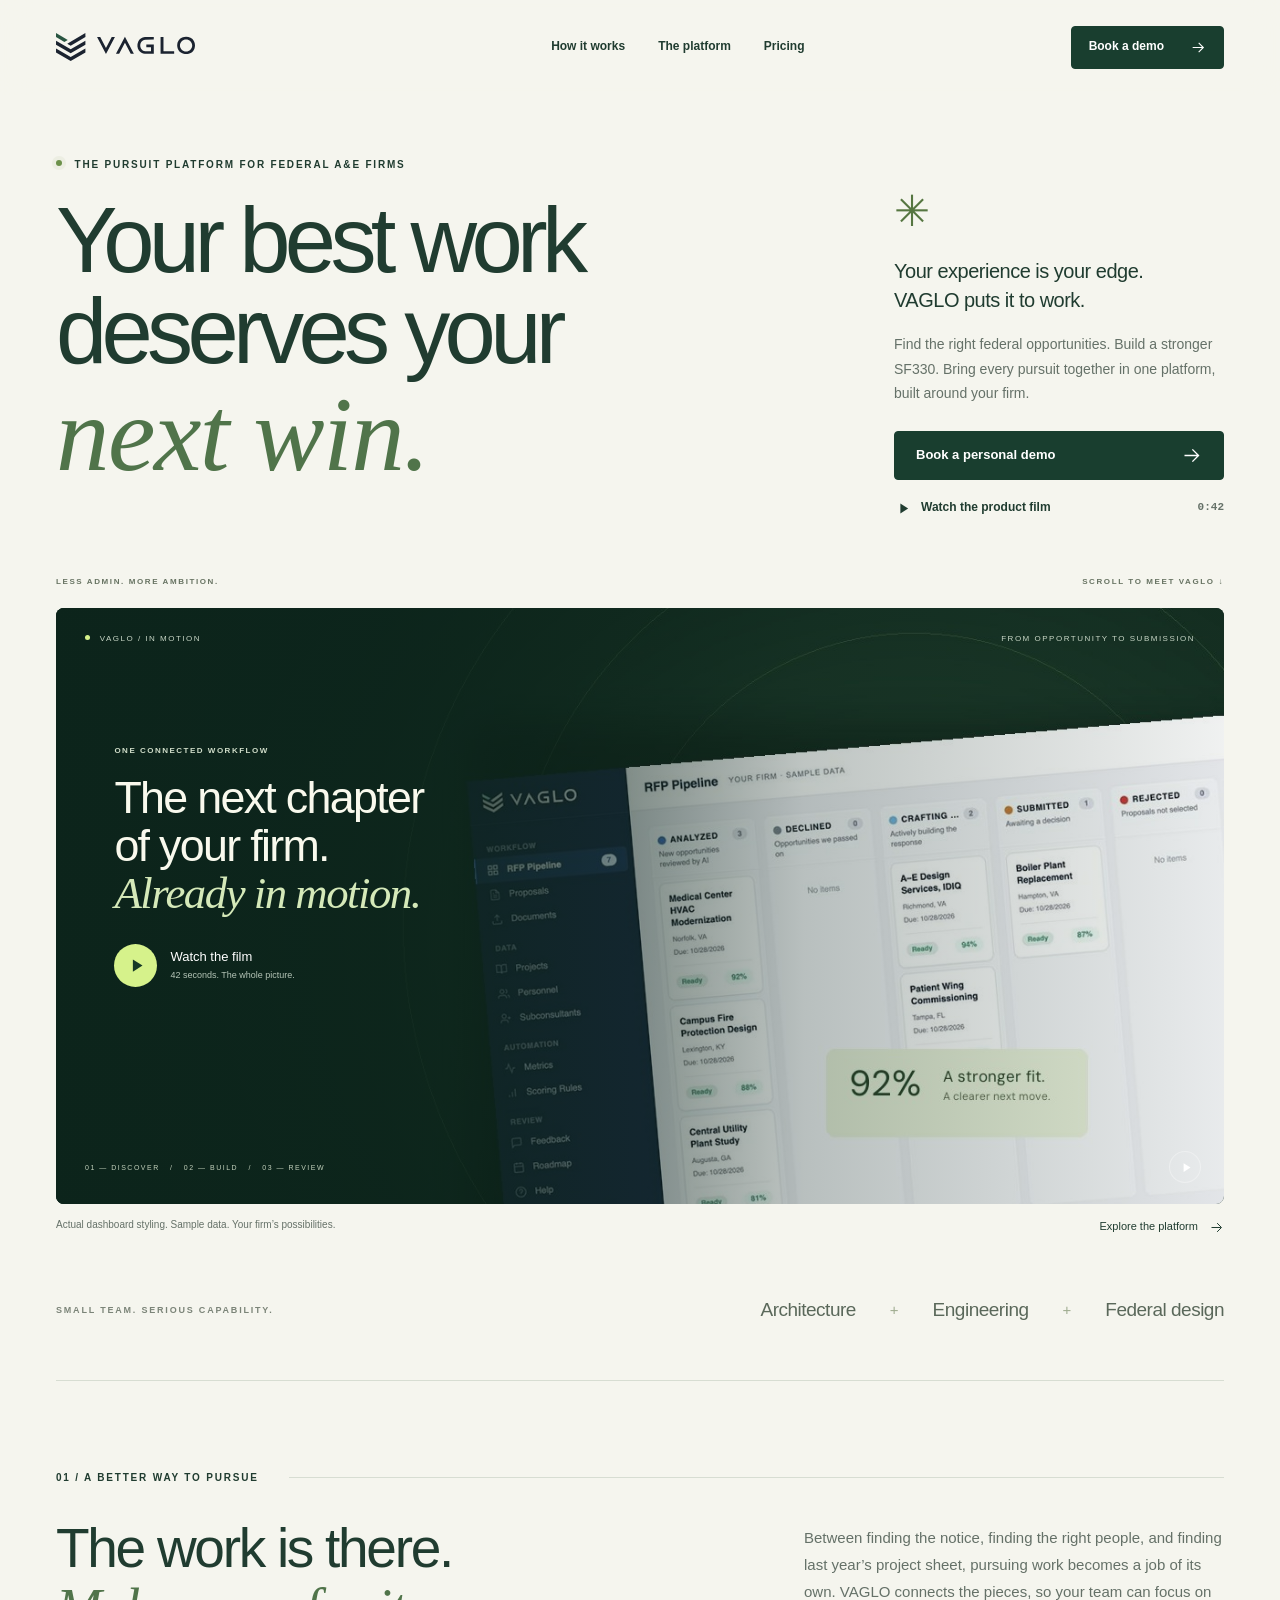
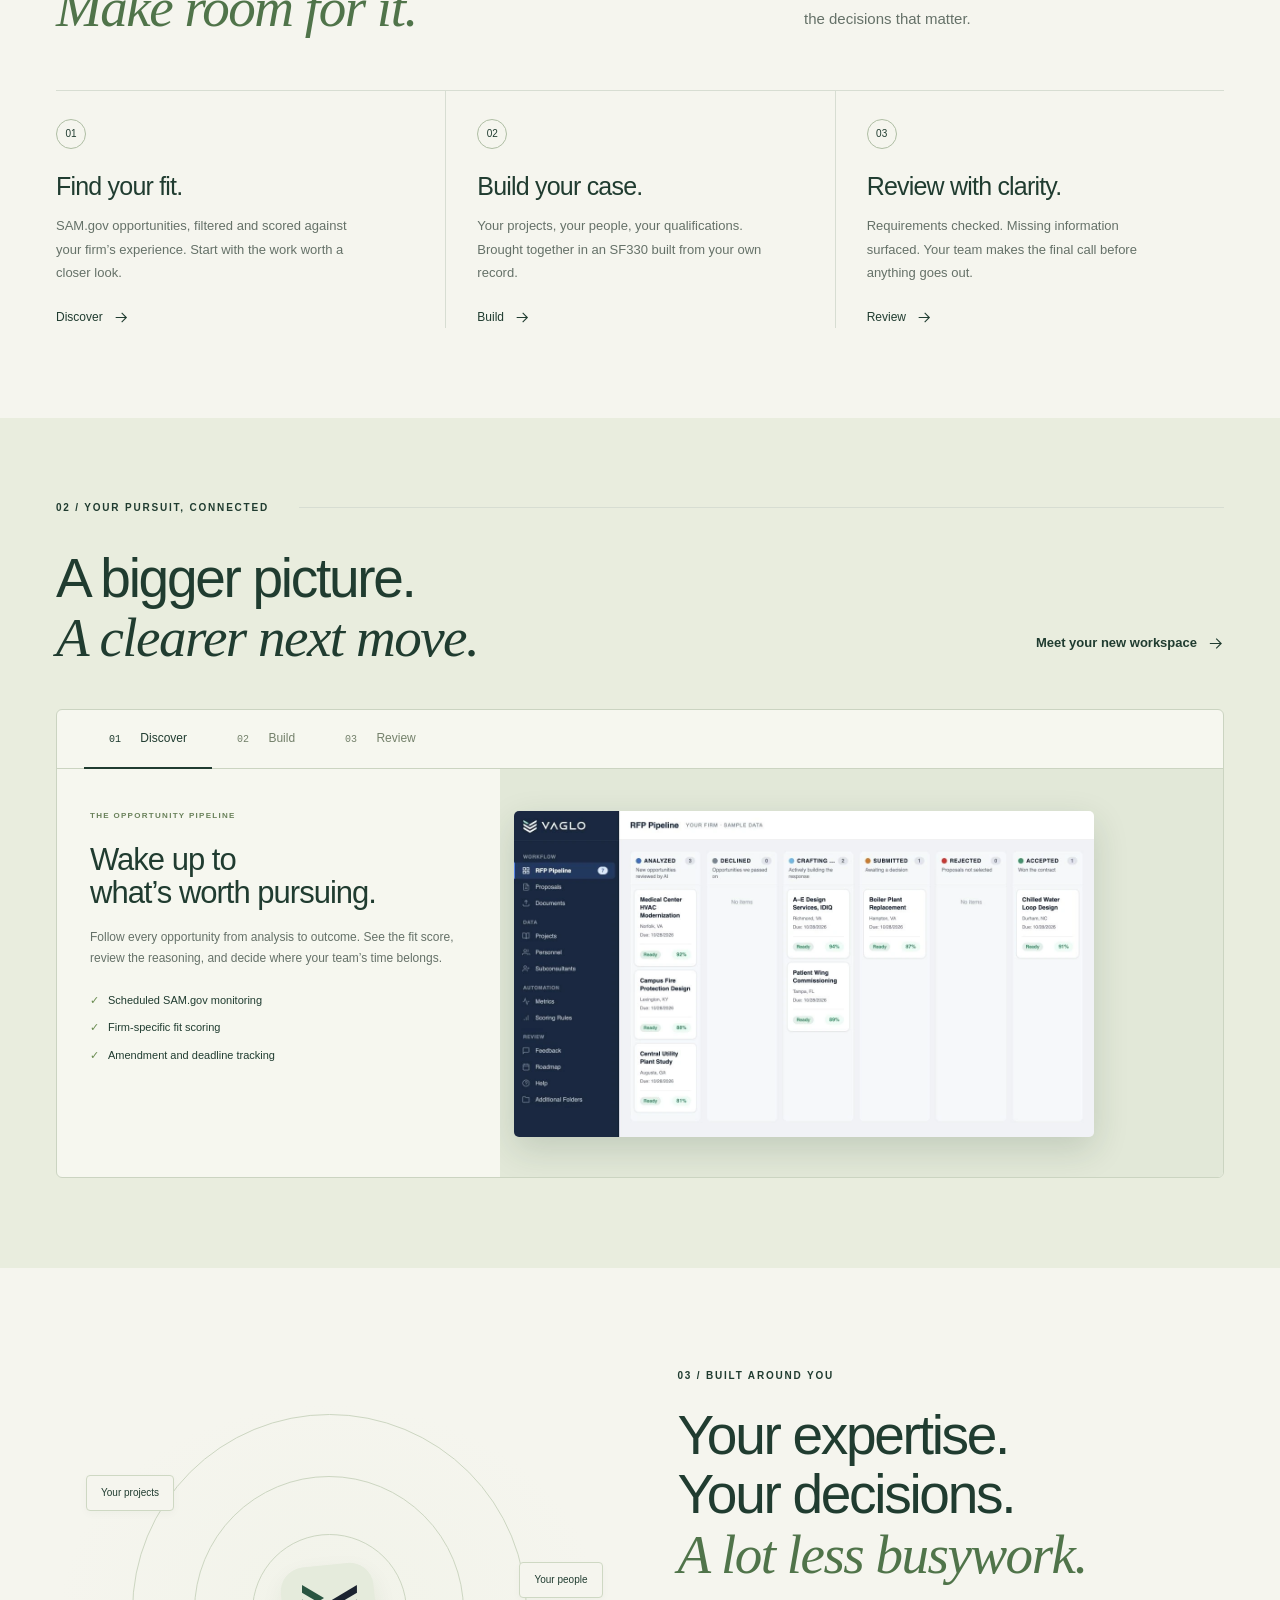
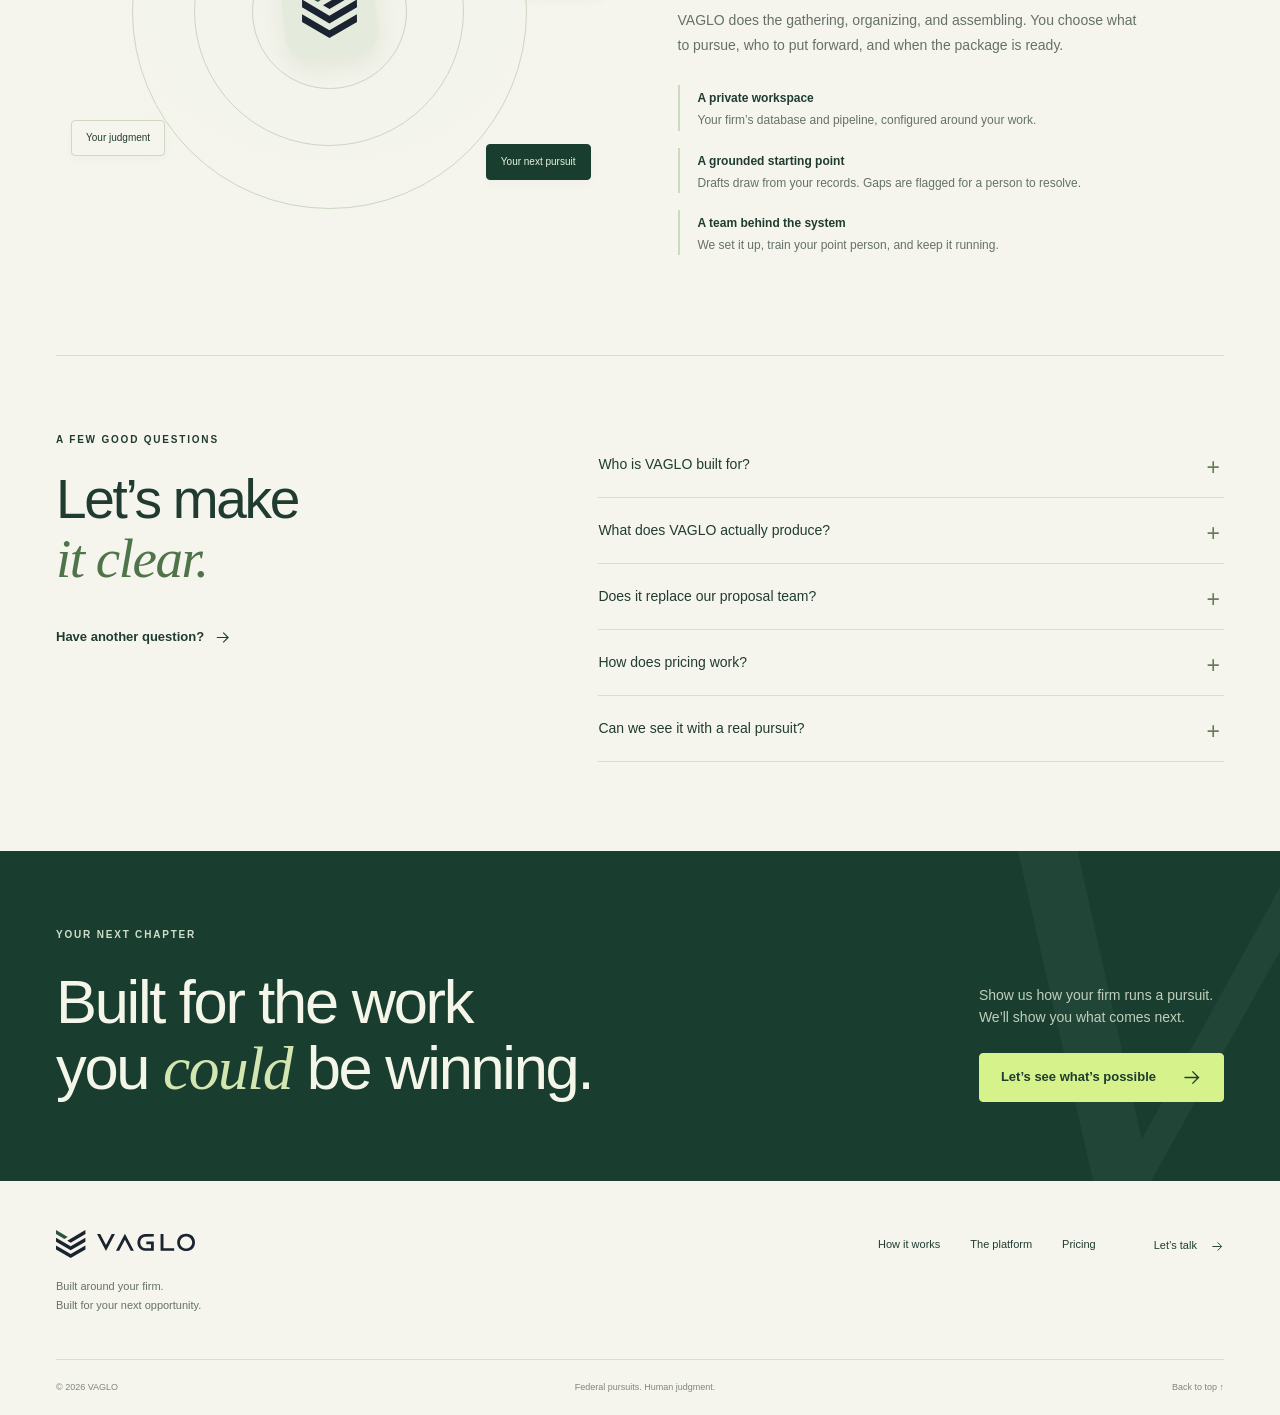
==== commit 5b3f756b: "Rebuild VAGLO around a cinematic product story" ====
--- a/index.html
+++ b/index.html
@@ -1,333 +1,668 @@
-<!DOCTYPE html>
+<!doctype html>
 <html lang="en">
-<head>
-<meta charset="utf-8">
-<meta name="viewport" content="width=device-width, initial-scale=1">
-<title>VAGLO &middot; Your next win starts here</title>
-<meta name="description" content="One system that watches SAM.gov for the work you can win, builds the SF330 from your firm’s own record, and checks it against the solicitation before you submit. Built per firm for small federal contractors.">
-<meta name="theme-color" content="#f2f0ed">
-<meta property="og:title" content="VAGLO &middot; Your next win starts here">
-<meta property="og:description" content="One system that watches SAM.gov for the work you can win, builds the SF330 from your firm’s own record, and checks it against the solicitation before you submit.">
-<meta property="og:type" content="website">
-<link rel="icon" href="assets/favicon.svg" type="image/svg+xml">
-<link rel="alternate icon" href="assets/mark.svg" type="image/svg+xml">
-<link rel="stylesheet" href="styles.css?v=1788193329">
-<noscript><style>.rv{opacity:1;transform:none}</style></noscript>
-</head>
-<body>
-<a class="skip" href="#main">Skip to content</a>
-
-<nav class="nav" id="nav">
-  <div class="wrap nav-in">
-    <a class="brand" href="index.html">
-      <svg class="brand-logo" viewBox="0 0 953.78 195.8" xmlns="http://www.w3.org/2000/svg" role="img" aria-label="VAGLO"><polygon fill="#1b2330" points="201.93 136.65 100.77 195.8 .04 136.74 .12 108.13 100.73 167.34 201.51 108.09 201.93 136.65"/><polygon fill="#1b2330" points="201.87 82.44 100.62 142.43 .05 82.67 .21 53.9 100.62 114.06 201.51 53.98 201.87 82.44"/><polygon fill="#1b2330" points="201.86 28.4 100.87 89.06 77.1 75 201.52 0 201.86 28.4"/><polygon fill="#295541" points="57.5 62.54 0 28.63 .05 .15 80.77 48.51 57.5 62.54"/><path fill="#1b2330" d="M651.87,99.23l-32.19-.09.1-18.48,51.39-.06.04,65-61.21-.25c-16.93-.07-31.34-9.45-41-22.79-11.8-18.76-13.89-41.38-5.11-61.82,8.09-18.83,25.42-31.26,46.28-32.56l60.82-.57.05,18.57-56.99.18c-14.94.05-27.51,9.96-32.81,23.8-4.68,12.25-4.22,25.75,1.76,37.44,5.76,11.25,16.98,19.31,29.74,19.36l39.13.14-.02-27.86Z"/><path fill="#1b2330" d="M950.45,107.59c-10.31,31.65-42.68,44.13-74.12,37.44-13.97-2.97-26.37-10.74-34.27-22.79-20.3-30.95-10.81-76.69,23.61-90.58,18.34-7.4,39.53-7.16,57.36,1.56,26.94,13.17,36.47,46.55,27.41,74.37ZM934.58,86.64c0-23.19-18.8-41.98-41.98-41.98s-41.98,18.8-41.98,41.98,18.8,41.98,41.98,41.98,41.98-18.8,41.98-41.98Z"/><polygon fill="#1b2330" points="382.27 28.22 404.38 27.97 342.89 146.67 281.6 28.26 303.48 27.74 342.92 105.35 382.27 28.22"/><polygon fill="#1b2330" points="473.05 68.45 433.45 145.55 411.45 145.5 472.94 27.06 534.43 145.2 512.78 145.62 473.05 68.45"/><polygon fill="#1b2330" points="810.64 127.04 811.06 145.59 717.58 145.71 717.59 27.85 737.52 27.93 737.53 127.04 810.64 127.04"/></svg>
-    </a>
-    <div class="nav-links">
-      <a href="#how">How it works</a>
-      <a href="#yours">What it produces</a>
-      <a href="pricing.html">Pricing</a>
-      <a href="system.html">Details</a>
-    </div>
-    <a class="btn btn-primary" href="contact.html">Request a call</a>
-  </div>
-</nav>
-
-<main id="main">
-
-<header class="hero">
-  <div class="wrap">
-    <span class="eyebrow">FOR SMALL FIRMS BIDDING FEDERAL WORK</span>
-    <h1>Your next win<br>starts&nbsp;here.</h1>
-    <p class="lead">One system that watches SAM.gov for the work you can win, builds the SF330
-      from your firm&rsquo;s own record, and checks it against the solicitation before you&nbsp;submit.</p>
-    <div class="hero-cta">
-      <a class="btn btn-primary btn-lg" href="contact.html">Request a call</a>
-      <a class="btn btn-ghost btn-lg" href="system.html">See what it produces</a>
-    </div>
-  </div>
-</header>
-
-<section class="wrap" id="yours">
-  <div class="frame rv">
-    <div class="frame-bar">
-      <i></i><i></i><i></i>
-      <span class="frame-url">yourfirm.vaglo.local</span>
-    </div>
-    <div class="demo-veil" id="demoVeil">
-      <div class="demo-card">
-        <h3>See how VAGLO works</h3>
-        <p><span class="t-fine">Not a draft and not a screenshot. Click the sidebar, drag a card between stages, open any tab. All of it&nbsp;works.</span><span class="t-coarse">Not a draft and not a screenshot. Tap through the sidebar, open any tab, read any table. All of it&nbsp;works.</span></p>
-        <div class="demo-btns">
-          <button class="btn btn-primary" type="button" id="demoTour">Show me around</button>
-          <button class="btn btn-ghost" type="button" id="demoStart">I&rsquo;ll explore myself</button>
-        </div>
+  <head>
+    <meta charset="utf-8" />
+    <meta name="viewport" content="width=device-width,initial-scale=1" />
+    <title>Your best work deserves your next win · VAGLO</title>
+    <meta
+      name="description"
+      content="A private pursuit platform for federal architecture and engineering firms. Find opportunities, build SF330 proposals, and review with confidence."
+    />
+    <meta name="theme-color" content="#f5f5ee" />
+    <meta
+      property="og:title"
+      content="Your best work deserves your next win · VAGLO"
+    />
+    <meta
+      property="og:description"
+      content="A private pursuit platform for federal architecture and engineering firms. Find opportunities, build SF330 proposals, and review with confidence."
+    />
+    <meta property="og:type" content="website" />
+    <link rel="icon" href="assets/favicon.svg" type="image/svg+xml" />
+    <link rel="stylesheet" href="styles.css?v=20260913" />
+    <script src="app.js?v=20260913" defer></script>
+  </head>
+  <body>
+    <a class="skip" href="#main">Skip to content</a>
+    <header class="site-header">
+      <div class="container nav-inner">
+        <a class="brand" href="index.html" aria-label="VAGLO home"
+          ><img src="assets/vaglo-logo.svg" width="146" height="30" alt="VAGLO"
+        /></a>
+        <nav class="desktop-nav" aria-label="Main navigation">
+          <a href="index.html#how">How it works</a
+          ><a href="system.html">The platform</a
+          ><a href="pricing.html">Pricing</a>
+        </nav>
+        <a class="button nav-cta" href="contact.html"
+          >Book a demo
+          <svg
+            viewBox="0 0 24 24"
+            fill="none"
+            stroke="currentColor"
+            stroke-width="1.6"
+            aria-hidden="true"
+          >
+            <path d="M4 12h15M13 5l7 7-7 7" /></svg></a
+        ><button
+          class="menu-toggle"
+          aria-label="Open menu"
+          aria-expanded="false"
+          aria-controls="mobile-menu"
+        >
+          <span></span><span></span>
+        </button>
       </div>
-    </div>
-    <p class="demo-small"><strong>The dashboard on this page is live.</strong>
-      It needs a full screen to be worth clicking through, so it sits out on phones.
-      Open this page on a laptop and you can work every tab of&nbsp;it.</p>
-    <button class="tour-replay" type="button" id="tourReplay" hidden>Replay the tour</button>
-    <div class="mock" id="mock" aria-label="Interactive dashboard demo with placeholder data">
-      <aside class="mock-side">
-        <div class="mock-logo"><svg class="mock-logo-svg" viewBox="0 0 953.78 195.8" xmlns="http://www.w3.org/2000/svg" role="img" aria-label="VAGLO"><path fill="#ffffff" d="M651.87,99.23l-32.19-.09.1-18.48,51.39-.06.04,65-61.21-.25c-16.93-.07-31.34-9.45-41-22.79-11.8-18.76-13.89-41.38-5.11-61.82,8.09-18.83,25.42-31.26,46.28-32.56l60.82-.57.05,18.57-56.99.18c-14.94.05-27.51,9.96-32.81,23.8-4.68,12.25-4.22,25.75,1.76,37.44,5.76,11.25,16.98,19.31,29.74,19.36l39.13.14-.02-27.86Z"/><path fill="#ffffff" d="M950.45,107.59c-10.31,31.65-42.68,44.13-74.12,37.44-13.97-2.97-26.37-10.74-34.27-22.79-20.3-30.95-10.81-76.69,23.61-90.58,18.34-7.4,39.53-7.16,57.36,1.56,26.94,13.17,36.47,46.55,27.41,74.37ZM934.58,86.64c0-23.19-18.8-41.98-41.98-41.98s-41.98,18.8-41.98,41.98,18.8,41.98,41.98,41.98,41.98-18.8,41.98-41.98Z"/><polygon fill="#ffffff" points="382.27 28.22 404.38 27.97 342.89 146.67 281.6 28.26 303.48 27.74 342.92 105.35 382.27 28.22"/><polygon fill="#ffffff" points="473.05 68.45 433.45 145.55 411.45 145.5 472.94 27.06 534.43 145.2 512.78 145.62 473.05 68.45"/><polygon fill="#ffffff" points="810.64 127.04 811.06 145.59 717.58 145.71 717.59 27.85 737.52 27.93 737.53 127.04 810.64 127.04"/><polygon fill="#ffffff" points="201.93 136.65 100.77 195.8 .04 136.74 .12 108.13 100.73 167.34 201.51 108.09 201.93 136.65"/><polygon fill="#ffffff" points="201.87 82.44 100.62 142.43 .05 82.67 .21 53.9 100.62 114.06 201.51 53.98 201.87 82.44"/><polygon fill="#ffffff" points="201.86 28.4 100.87 89.06 77.1 75 201.52 0 201.86 28.4"/><polygon fill="#8fe3c0" points="57.5 62.54 0 28.63 .05 .15 80.77 48.51 57.5 62.54"/></svg></div>
-        <nav class="mock-nav">
-          <span class="mock-navsec">Workflow</span>
-          <button class="mock-navitem on" data-view="pipeline"><svg viewBox="0 0 24 24" fill="none" stroke="currentColor" stroke-width="2"><rect x="3" y="3" width="7" height="7"/><rect x="14" y="3" width="7" height="7"/><rect x="3" y="14" width="7" height="7"/><rect x="14" y="14" width="7" height="7"/></svg><span>RFP Pipeline</span><em class="mock-navbadge">9</em></button>
-          <button class="mock-navitem" data-view="proposals"><svg viewBox="0 0 24 24" fill="none" stroke="currentColor" stroke-width="2"><path d="M14 2H6a2 2 0 0 0-2 2v16a2 2 0 0 0 2 2h12a2 2 0 0 0 2-2V8z"/><polyline points="14 2 14 8 20 8"/></svg><span>Proposals</span></button>
-          <button class="mock-navitem" data-view="documents"><svg viewBox="0 0 24 24" fill="none" stroke="currentColor" stroke-width="2"><path d="M21 15v4a2 2 0 0 1-2 2H5a2 2 0 0 1-2-2v-4"/><polyline points="17 8 12 3 7 8"/><line x1="12" y1="3" x2="12" y2="15"/></svg><span>Documents</span></button>
-          <span class="mock-navsec">Data</span>
-          <button class="mock-navitem" data-view="projects"><svg viewBox="0 0 24 24" fill="none" stroke="currentColor" stroke-width="2"><path d="M2 3h6a4 4 0 0 1 4 4v14a3 3 0 0 0-3-3H2z"/><path d="M22 3h-6a4 4 0 0 0-4 4v14a3 3 0 0 1 3-3h7z"/></svg><span>Projects</span></button>
-          <button class="mock-navitem" data-view="personnel"><svg viewBox="0 0 24 24" fill="none" stroke="currentColor" stroke-width="2"><path d="M17 21v-2a4 4 0 0 0-4-4H5a4 4 0 0 0-4 4v2"/><circle cx="9" cy="7" r="4"/><path d="M23 21v-2a4 4 0 0 0-3-3.87"/></svg><span>Personnel</span></button>
-          <button class="mock-navitem" data-view="subs"><svg viewBox="0 0 24 24" fill="none" stroke="currentColor" stroke-width="2"><path d="M16 21v-2a4 4 0 0 0-4-4H6a4 4 0 0 0-4 4v2"/><circle cx="9" cy="7" r="4"/><line x1="19" y1="8" x2="19" y2="14"/><line x1="22" y1="11" x2="16" y2="11"/></svg><span>Subconsultants</span></button>
-          <span class="mock-navsec">Automation</span>
-          <button class="mock-navitem" data-view="metrics"><svg viewBox="0 0 24 24" fill="none" stroke="currentColor" stroke-width="2"><polyline points="22 12 18 12 15 21 9 3 6 12 2 12"/></svg><span>Metrics</span></button>
-          <button class="mock-navitem" data-view="scoring"><svg viewBox="0 0 24 24" fill="none" stroke="currentColor" stroke-width="2"><path d="M12 20V10"/><path d="M18 20V4"/><path d="M6 20v-4"/></svg><span>Scoring Rules</span></button>
-          <span class="mock-navsec">Review</span>
-          <button class="mock-navitem" data-view="feedback"><svg viewBox="0 0 24 24" fill="none" stroke="currentColor" stroke-width="2"><path d="M21 15a2 2 0 0 1-2 2H7l-4 4V5a2 2 0 0 1 2-2h14a2 2 0 0 1 2 2z"/></svg><span>Feedback</span><em class="mock-navbadge">2</em></button>
-          <button class="mock-navitem" data-view="roadmap"><svg viewBox="0 0 24 24" fill="none" stroke="currentColor" stroke-width="2"><rect x="3" y="4" width="18" height="18" rx="2"/><line x1="16" y1="2" x2="16" y2="6"/><line x1="8" y1="2" x2="8" y2="6"/><line x1="3" y1="10" x2="21" y2="10"/></svg><span>Roadmap</span></button>
-          <button class="mock-navitem" data-view="help"><svg viewBox="0 0 24 24" fill="none" stroke="currentColor" stroke-width="2"><circle cx="12" cy="12" r="10"/><path d="M9.5 9.5a3 3 0 1 1 3.5 2.95V15"/><circle cx="12" cy="18" r="0.5" fill="currentColor" stroke="none"/></svg><span>Help</span></button>
-        </nav>
-      </aside>
-      <div class="mock-main">
-        <div class="mock-topbar">
-          <strong id="mockTitle">RFP Pipeline</strong>
-          <span class="mock-sam"><i>F</i><i>A(3)</i></span>
-          <span class="mock-status"><b></b>S</span>
-          <span class="mock-status"><b></b>DB</span>
-          <span class="mock-moon"><svg viewBox="0 0 24 24" fill="none" stroke="currentColor" stroke-width="2"><path d="M21 12.8A9 9 0 1111.2 3a7 7 0 009.8 9.8z"/></svg></span>
-          <span class="mock-firm">Your Firm</span>
-        </div>
-        <div class="mock-view on" data-view="pipeline"><p class="mock-hint"><span class="t-fine">Moves that are not allowed get refused, same as the real board.</span><span class="t-coarse">Swipe across the stages. This is the real board, with placeholder work on it.</span></p><div class="mock-board"><div class="mock-col" data-stage="analysis"><div class="mock-colhead"><i style="background:#295541"></i><b>Analyzed</b><em>3</em></div><p class="mock-coldesc">New opportunities reviewed by AI</p><div class="mock-drop"><article class="mock-card" draggable="true" data-stage="analysis"><div class="mc-t">HVAC Upgrade, Regional Medical Center</div><div class="mc-m"><span>Bay Pines, FL</span><span class="">Due 09/18/26</span></div><div class="mc-f"><span class="mc-pf ready">Ready</span><span class="mc-fit hi">81%</span><span class="mc-hr lo">6h est.</span></div></article><article class="mock-card" draggable="true" data-stage="analysis"><div class="mc-t">Boiler Plant Replacement, Bldg 12</div><div class="mc-m"><span>Fort Story, VA</span><span class="">Due 10/02/26</span></div><div class="mc-f"><span class="mc-pf review">Review</span><span class="mc-fit hi">74%</span><span class="mc-hr mid">9h est.</span></div></article><article class="mock-card" draggable="true" data-stage="analysis"><div class="mc-t">Chiller Replacement Study</div><div class="mc-m"><span>Augusta, GA</span><span class="">Due 10/11/26</span></div><div class="mc-f"><span class="mc-fit mid">63%</span><span class="mc-hr lo">4h est.</span></div></article></div></div><div class="mock-col" data-stage="declined"><div class="mock-colhead"><i style="background:#7a8694"></i><b>Declined</b><em>0</em></div><p class="mock-coldesc">Opportunities we passed on</p><div class="mock-drop"><div class="mock-empty">No items</div></div></div><div class="mock-col" data-stage="proposal"><div class="mock-colhead"><i style="background:#4fb18b"></i><b>Crafting Proposal</b><em>2</em></div><p class="mock-coldesc">Actively building the response</p><div class="mock-drop"><article class="mock-card" draggable="true" data-stage="proposal"><div class="mc-t">A-E IDIQ, Multiple Award</div><div class="mc-m"><span>Norfolk, VA</span><span class="urgent">Due 08/29/26</span></div><div class="mc-f"><span class="mc-pf notready">Not Ready</span><span class="mc-fit hi">88%</span><span class="mc-hr hi">14h est.</span></div></article><article class="mock-card" draggable="true" data-stage="proposal"><div class="mc-t">Fire Protection Design, Campus Wide</div><div class="mc-m"><span>Lexington, KY</span><span class="soon">Due 09/06/26</span></div><div class="mc-f"><span class="mc-pf ready">Ready</span><span class="mc-fit hi">88%</span><span class="mc-hr mid">7h est.</span></div></article></div></div><div class="mock-col" data-stage="submitted"><div class="mock-colhead"><i style="background:#d97706"></i><b>Submitted</b><em>1</em></div><p class="mock-coldesc">Proposal sent, awaiting decision</p><div class="mock-drop"><article class="mock-card" draggable="true" data-stage="submitted"><div class="mc-t">Commissioning, New Patient Wing</div><div class="mc-m"><span>Tampa, FL</span><span class="">Sent 08/04/26</span></div><div class="mc-f"><span class="mc-pf consistent">Consistent</span><span class="mc-fit hi">92%</span></div></article></div></div><div class="mock-col" data-stage="rejected"><div class="mock-colhead"><i style="background:#dc2626"></i><b>Rejected</b><em>0</em></div><p class="mock-coldesc">Proposals that were not selected</p><div class="mock-drop"><div class="mock-empty">No items</div></div></div><div class="mock-col" data-stage="accepted"><div class="mock-colhead"><i style="background:#059669"></i><b>Accepted</b><em>0</em></div><p class="mock-coldesc">Won the contract</p><div class="mock-drop"><div class="mock-empty">No items</div></div></div></div></div><div class="mock-view" data-view="proposals"><p class="mock-hint">Assembled packages, by category and status.</p><table class="mock-table"><thead><tr><th>Package</th><th>Category</th><th>Sections</th><th>Pages</th><th>Updated</th><th>Status</th></tr></thead><tbody><tr><td>HVAC Upgrade, Regional Medical Center</td><td>Design</td><td>A/B/C · D · E · F · G · H</td><td>61</td><td>2 days ago</td><td><span class="mc-pf ready">Submitted</span></td></tr><tr><td>A-E IDIQ, Multiple Award</td><td>IDIQ</td><td>A/B/C · D · E · F · G</td><td>48</td><td>today</td><td><span class="mc-pf notready">3 blanks to fill</span></td></tr><tr><td>Fire Protection Design, Campus Wide</td><td>Design</td><td>A/B/C · D · E · F · G · H</td><td>37</td><td>yesterday</td><td><span class="mc-pf ready">Ready to send</span></td></tr><tr><td>Commissioning, New Patient Wing</td><td>Commissioning</td><td>A/B/C · E · F · G</td><td>29</td><td>3 weeks ago</td><td><span class="mc-pf ready">Awarded</span></td></tr><tr><td>Chiller Replacement Study</td><td>Study</td><td>A/B/C · E · F</td><td>18</td><td>1 week ago</td><td><span class="mc-pf review">In review</span></td></tr></tbody></table></div><div class="mock-view" data-view="documents"><p class="mock-hint">Drop anything in. It gets classified by what is inside it, not by the filename, then routed.</p><table class="mock-table"><thead><tr><th>File</th><th>Detected as</th><th>Routed to</th><th>Status</th></tr></thead><tbody><tr><td>solicitation_base.pdf</td><td>Solicitation, design</td><td>Analysis queue</td><td><span class="mc-pf ready">Analyzed</span></td></tr><tr><td>attachment_J-1_wage_det.pdf</td><td>Attachment</td><td>Analysis queue</td><td><span class="mc-pf ready">Attached</span></td></tr><tr><td>amendment_0002.pdf</td><td>Amendment</td><td>Re-analysis</td><td><span class="mc-pf review">Deadline moved</span></td></tr><tr><td>delgado_resume_2026.pdf</td><td>Partner resume</td><td>Personnel intake</td><td><span class="mc-pf ready">2 credentials added</span></td></tr><tr><td>brightwater_projsheet.pdf</td><td>Partner project sheet</td><td>Project intake</td><td><span class="mc-pf review">Attribution conflict</span></td></tr><tr><td>cpars_2024_utility_plant.pdf</td><td>Performance evaluation</td><td>Past performance</td><td><span class="mc-pf ready">Linked to project</span></td></tr></tbody></table></div><div class="mock-view" data-view="projects"><p class="mock-hint">Every project you can put in front of an evaluator, with the fields the form asks for.</p><table class="mock-table"><thead><tr><th>Project</th><th>Type</th><th>Location</th><th>Owner</th><th>Year</th><th>Status</th></tr></thead><tbody><tr><td>Central Utility Plant Upgrade</td><td>Mechanical</td><td>Norfolk, VA</td><td>Federal</td><td>2024</td><td><span class="mc-pf ready">Complete</span></td></tr><tr><td>Boiler Replacement, Bldg 7</td><td>Mechanical</td><td>Augusta, GA</td><td>Federal</td><td>2023</td><td><span class="mc-pf ready">Complete</span></td></tr><tr><td>Fire Protection Retrofit</td><td>Fire Protection</td><td>Lexington, KY</td><td>Federal</td><td>2023</td><td><span class="mc-pf ready">Complete</span></td></tr><tr><td>Chilled Water Loop Extension</td><td>Mechanical</td><td>Tampa, FL</td><td>State</td><td>2022</td><td><span class="mc-pf ready">Complete</span></td></tr><tr><td>Commissioning, Surgical Suite</td><td>Commissioning</td><td>Bay Pines, FL</td><td>Federal</td><td>2022</td><td><span class="mc-pf review">In closeout</span></td></tr></tbody></table></div><div class="mock-view" data-view="personnel"><p class="mock-hint">Who did the work, what they hold, and where they are licensed. This is why staffing can be worked out instead of remembered.</p><table class="mock-table"><thead><tr><th>Name</th><th>Title</th><th>Registrations</th><th>Licensed in</th><th>Years</th><th>On pursuits</th></tr></thead><tbody><tr><td>J. Whitfield</td><td>Principal Mechanical Engineer</td><td>PE</td><td>VA, MD, NC</td><td>28</td><td><span class="mc-pf review">3</span></td></tr><tr><td>M. Okonkwo</td><td>Fire Protection Engineer</td><td>PE, CFPS</td><td>KY, TN</td><td>16</td><td><span class="mc-pf ready">1</span></td></tr><tr><td>R. Delgado</td><td>Commissioning Authority</td><td>CxA, LEED AP</td><td>FL, GA</td><td>21</td><td><span class="mc-pf ready">1</span></td></tr><tr><td>S. Byrne</td><td>Project Manager</td><td>PMP</td><td>None</td><td>12</td><td><span class="mc-pf ready">2</span></td></tr><tr><td>A. Kaur</td><td>Plumbing Designer</td><td>EIT</td><td>VA</td><td>7</td><td><span class="mc-pf ready">0</span></td></tr></tbody></table></div><div class="mock-view" data-view="subs"><p class="mock-hint">Teaming partners, their people, and the roles they cover.</p><table class="mock-table"><thead><tr><th>Firm</th><th>Location</th><th>Relationship</th><th>Covers</th><th>People</th><th>Part II</th></tr></thead><tbody><tr><td>Brightwater Civil</td><td>Norfolk, VA</td><td><span class="mc-pf ready">Preferred</span></td><td>Civil, site</td><td>4</td><td><span class="mc-pf ready">Current</span></td></tr><tr><td>Camden Structural</td><td>Raleigh, NC</td><td><span class="mc-pf ready">Preferred</span></td><td>Structural</td><td>3</td><td><span class="mc-pf ready">Current</span></td></tr><tr><td>Lantern Electrical</td><td>Tampa, FL</td><td><span class="mc-pf ready">Active</span></td><td>Electrical</td><td>6</td><td><span class="mc-pf review">Stale, 14 mo</span></td></tr><tr><td>Waypoint Geotech</td><td>Augusta, GA</td><td><span class="mc-pf review">Prospect</span></td><td>Geotechnical</td><td>2</td><td><span class="mc-pf notready">None on file</span></td></tr><tr><td>Redbird Surveying</td><td>Lexington, KY</td><td><span class="mc-pf ready">Active</span></td><td>Survey</td><td>2</td><td><span class="mc-pf ready">Current</span></td></tr></tbody></table></div><div class="mock-view" data-view="metrics"><p class="mock-hint">How the nightly run went, what it read, and how the verdicts split.</p><div class="mock-tiles"><div class="mock-tile"><b>94</b><span>Nights unattended</span></div><div class="mock-tile"><b>7,442</b><span>Notices read</span></div><div class="mock-tile"><b>138</b><span>Analyzed</span></div><div class="mock-tile"><b>4 / 10</b><span>API calls used</span></div></div><div class="mock-chartwrap"><span class="mock-chartttl">Notices triaged, last 14 nights</span><div class="mock-chart"><i style="height:38%"></i><i style="height:62%"></i><i style="height:47%"></i><i style="height:81%"></i><i style="height:55%"></i><i style="height:93%"></i><i style="height:70%"></i><i style="height:44%"></i><i style="height:66%"></i><i style="height:88%"></i><i style="height:52%"></i><i style="height:74%"></i><i style="height:61%"></i><i style="height:79%"></i></div></div><div class="mock-legend"><span><i style="background:#059669"></i>Bid 31</span><span><i style="background:#c2410c"></i>Conditional 44</span><span><i style="background:#6b7280"></i>No bid 63</span></div></div><div class="mock-view" data-view="scoring"><p class="mock-hint">Rules you wrote, and rules it worked out from your own decisions.</p><div class="mock-rules"><div class="mock-rule"><b>Anything past the Mississippi</b><span class="mc-pf review">Manual</span><em class="neg">−15</em></div><div class="mock-rule"><b>VA medical centers</b><span class="mc-pf ready">Manual</span><em class="pos">+20</em></div><div class="mock-rule"><b>Fee band below your floor</b><span class="mc-pf review">Learned · 9 decisions</span><em class="neg">−12</em></div><div class="mock-rule"><b>Mandatory site visit required</b><span class="mc-pf review">Learned · 6 decisions</span><em class="neg">−8</em></div><div class="mock-rule"><b>Commissioning scope present</b><span class="mc-pf ready">Learned · 11 decisions</span><em class="pos">+14</em></div><div class="mock-rule"><b>Set-aside matches SDVOSB</b><span class="mc-pf ready">Manual</span><em class="pos">+10</em></div></div></div><div class="mock-view" data-view="feedback"><p class="mock-hint">Fix the wording once and everything written after it follows.</p><div class="mock-rules"><div class="mock-rule"><b>Never say constructed. We designed it</b><span class="mc-pf ready">Applied to 41 items</span><em class=""></em></div><div class="mock-rule"><b>Lead fire protection before mechanical for M. Okonkwo</b><span class="mc-pf ready">Applied to 6 resumes</span><em class=""></em></div><div class="mock-rule"><b>Name the specific medical center on VA work</b><span class="mc-pf ready">Applied to 18 items</span><em class=""></em></div><div class="mock-rule"><b>Utility Plant value disagrees with the record</b><span class="mc-pf notready">Needs your call</span><em class=""></em></div><div class="mock-rule"><b>J. Whitfield has one degree spelled two ways</b><span class="mc-pf review">Open</span><em class=""></em></div></div></div><div class="mock-view" data-view="roadmap"><p class="mock-hint">What shipped, and what's being built next.</p><div class="mock-rules"><div class="mock-rule"><b>Cross-section consistency audit</b><span class="mc-pf ready">Shipped</span><em class=""></em></div><div class="mock-rule"><b>Amendment staleness banner</b><span class="mc-pf ready">Shipped</span><em class=""></em></div><div class="mock-rule"><b>Projects-first team recommendation</b><span class="mc-pf ready">Shipped</span><em class=""></em></div><div class="mock-rule"><b>Weekly competitor award brief</b><span class="mc-pf review">In progress</span><em class=""></em></div><div class="mock-rule"><b>Win/loss analytics on real data</b><span class="mc-pf review">Next</span><em class=""></em></div></div></div><div class="mock-view" data-view="help"><p class="mock-hint">Written for your firm in your own words, not a generic product manual.</p><div class="mock-rules"><div class="mock-rule"><b>How a proposal gets built</b><span class="mc-pf ready">8 steps</span><em class=""></em></div><div class="mock-rule"><b>How opportunities are found</b><span class="mc-pf ready">Nightly run</span><em class=""></em></div><div class="mock-rule"><b>How fit scores work</b><span class="mc-pf ready">3 layers</span><em class=""></em></div><div class="mock-rule"><b>How it learns from your decisions</b><span class="mc-pf ready">Explained</span><em class=""></em></div><div class="mock-rule"><b>What it refuses to do, and why</b><span class="mc-pf ready">4 rules</span><em class=""></em></div></div></div>
-        <button class="mock-fab" aria-label="Assistant"><svg viewBox="0 0 24 24" fill="none" stroke="currentColor" stroke-width="2"><path d="M21 15a2 2 0 0 1-2 2H7l-4 4V5a2 2 0 0 1 2-2h14a2 2 0 0 1 2 2z"/></svg></button>
+      <nav
+        id="mobile-menu"
+        class="mobile-nav"
+        aria-label="Mobile navigation"
+        hidden
+      >
+        <a href="index.html#how">How it works</a
+        ><a href="system.html">The platform</a><a href="pricing.html">Pricing</a
+        ><a href="contact.html"
+          >Book a demo
+          <svg
+            viewBox="0 0 24 24"
+            fill="none"
+            stroke="currentColor"
+            stroke-width="1.6"
+            aria-hidden="true"
+          >
+            <path d="M4 12h15M13 5l7 7-7 7" /></svg
+        ></a>
+      </nav>
+    </header>
+    <main id="main">
+      <section class="hero container">
+        <div class="hero-main">
+          <div class="eyebrow">
+            <span class="status-dot"></span> THE PURSUIT PLATFORM FOR FEDERAL
+            A&amp;E FIRMS
+          </div>
+          <h1>
+            Your best work<br />deserves your<br /><span class="serif green"
+              >next win.</span
+            >
+          </h1>
+        </div>
+        <div class="hero-aside">
+          <span class="hero-cross" aria-hidden="true">✳</span>
+          <p>Your experience is your edge. <br />VAGLO puts it to work.</p>
+          <p class="muted">
+            Find the right federal opportunities. Build a stronger SF330. Bring
+            every pursuit together in one platform, built around your firm.
+          </p>
+          <a class="button" href="contact.html"
+            >Book a personal demo
+            <svg
+              viewBox="0 0 24 24"
+              fill="none"
+              stroke="currentColor"
+              stroke-width="1.6"
+              aria-hidden="true"
+            >
+              <path d="M4 12h15M13 5l7 7-7 7" /></svg></a
+          ><button class="text-link hero-watch" data-trailer>
+            <svg viewBox="0 0 24 24" fill="currentColor" aria-hidden="true">
+              <path d="m9 5 11 7-11 7z" />
+            </svg>
+            Watch the product film <span class="mono">0:42</span>
+          </button>
+        </div>
+        <div class="hero-baseline">
+          <span>LESS ADMIN. MORE AMBITION.</span
+          ><span>SCROLL TO MEET VAGLO ↓</span>
+        </div>
+      </section>
+      <section
+        id="film"
+        class="film-section container"
+        aria-labelledby="film-title"
+      >
+        <div class="film-stage">
+          <video
+            id="hero-video"
+            class="hero-video"
+            poster="assets/trailer-poster.jpg"
+            muted
+            playsinline
+            loop
+            preload="none"
+            aria-hidden="true"
+          >
+            <source src="assets/hero-loop.mp4" type="video/mp4" />
+          </video>
+          <div class="film-shade"></div>
+          <div class="film-top">
+            <span><i></i> VAGLO / IN MOTION</span
+            ><span>FROM OPPORTUNITY TO SUBMISSION</span>
+          </div>
+          <div class="film-copy">
+            <span class="eyebrow light">ONE CONNECTED WORKFLOW</span>
+            <h2 id="film-title">
+              The next chapter<br />of your firm.<br /><em
+                >Already in motion.</em
+              >
+            </h2>
+            <button class="film-play" data-trailer>
+              <svg viewBox="0 0 24 24" fill="currentColor" aria-hidden="true">
+                <path d="m9 5 11 7-11 7z" /></svg
+              ><span
+                >Watch the film<small
+                  >42 seconds. The whole picture.</small
+                ></span
+              >
+            </button>
+          </div>
+          <div class="film-bottom">
+            <span
+              >01 — DISCOVER &nbsp; / &nbsp; 02 — BUILD &nbsp; / &nbsp; 03 —
+              REVIEW</span
+            ><button id="preview-toggle" aria-label="Play background preview">
+              <svg viewBox="0 0 24 24" fill="currentColor" aria-hidden="true">
+                <path d="m9 5 11 7-11 7z" />
+              </svg>
+            </button>
+          </div>
+        </div>
+        <div class="film-caption">
+          <span
+            >Actual dashboard styling. Sample data. Your firm’s
+            possibilities.</span
+          ><a href="system.html"
+            >Explore the platform
+            <svg
+              viewBox="0 0 24 24"
+              fill="none"
+              stroke="currentColor"
+              stroke-width="1.6"
+              aria-hidden="true"
+            >
+              <path d="M4 12h15M13 5l7 7-7 7" /></svg
+          ></a>
+        </div>
+      </section>
+      <section class="audience container">
+        <span class="eyebrow">SMALL TEAM. SERIOUS CAPABILITY.</span>
+        <div>
+          <span>Architecture</span><i>+</i><span>Engineering</span><i>+</i
+          ><span>Federal design</span>
+        </div>
+      </section>
+      <section class="intro container" id="how">
+        <div class="section-label">
+          <span class="eyebrow">01 / A BETTER WAY TO PURSUE</span
+          ><span class="index-line"></span>
+        </div>
+        <div class="intro-grid">
+          <h2>
+            The work is there.<br /><span class="serif green"
+              >Make room for it.</span
+            >
+          </h2>
+          <p>
+            Between finding the notice, finding the right people, and finding
+            last year’s project sheet, pursuing work becomes a job of its own.
+            VAGLO connects the pieces, so your team can focus on the decisions
+            that matter.
+          </p>
+        </div>
+        <div class="workflow">
+          <article>
+            <span class="step-no">01</span>
+            <h3>Find your fit.</h3>
+            <p>
+              SAM.gov opportunities, filtered and scored against your firm’s
+              experience. Start with the work worth a closer look.
+            </p>
+            <a href="system.html#discover"
+              >Discover
+              <svg
+                viewBox="0 0 24 24"
+                fill="none"
+                stroke="currentColor"
+                stroke-width="1.6"
+                aria-hidden="true"
+              >
+                <path d="M4 12h15M13 5l7 7-7 7" /></svg
+            ></a>
+          </article>
+          <article>
+            <span class="step-no">02</span>
+            <h3>Build your case.</h3>
+            <p>
+              Your projects, your people, your qualifications. Brought together
+              in an SF330 built from your own record.
+            </p>
+            <a href="system.html#build"
+              >Build
+              <svg
+                viewBox="0 0 24 24"
+                fill="none"
+                stroke="currentColor"
+                stroke-width="1.6"
+                aria-hidden="true"
+              >
+                <path d="M4 12h15M13 5l7 7-7 7" /></svg
+            ></a>
+          </article>
+          <article>
+            <span class="step-no">03</span>
+            <h3>Review with clarity.</h3>
+            <p>
+              Requirements checked. Missing information surfaced. Your team
+              makes the final call before anything goes out.
+            </p>
+            <a href="system.html#review"
+              >Review
+              <svg
+                viewBox="0 0 24 24"
+                fill="none"
+                stroke="currentColor"
+                stroke-width="1.6"
+                aria-hidden="true"
+              >
+                <path d="M4 12h15M13 5l7 7-7 7" /></svg
+            ></a>
+          </article>
+        </div>
+      </section>
+      <section class="product-section">
+        <div class="container">
+          <div class="section-label">
+            <span class="eyebrow">02 / YOUR PURSUIT, CONNECTED</span
+            ><span class="index-line"></span>
+          </div>
+          <div class="section-heading">
+            <h2>
+              A bigger picture.<br /><span class="serif"
+                >A clearer next move.</span
+              >
+            </h2>
+            <a class="text-link" href="system.html"
+              >Meet your new workspace
+              <svg
+                viewBox="0 0 24 24"
+                fill="none"
+                stroke="currentColor"
+                stroke-width="1.6"
+                aria-hidden="true"
+              >
+                <path d="M4 12h15M13 5l7 7-7 7" /></svg
+            ></a>
+          </div>
+          <div class="product-showcase">
+            <div
+              class="product-tabs"
+              role="tablist"
+              aria-label="Explore the workflow"
+            >
+              <button
+                role="tab"
+                aria-selected="true"
+                aria-controls="panel-discover"
+                id="tab-discover"
+                data-product="discover"
+              >
+                <span>01</span> Discover</button
+              ><button
+                role="tab"
+                aria-selected="false"
+                aria-controls="panel-build"
+                id="tab-build"
+                data-product="build"
+                tabindex="-1"
+              >
+                <span>02</span> Build</button
+              ><button
+                role="tab"
+                aria-selected="false"
+                aria-controls="panel-review"
+                id="tab-review"
+                data-product="review"
+                tabindex="-1"
+              >
+                <span>03</span> Review
+              </button>
+            </div>
+            <div
+              class="product-panel"
+              role="tabpanel"
+              id="panel-discover"
+              aria-labelledby="tab-discover"
+            >
+              <div class="product-panel-copy">
+                <span class="eyebrow">THE OPPORTUNITY PIPELINE</span>
+                <h3>Wake up to<br />what’s worth pursuing.</h3>
+                <p>
+                  Follow every opportunity from analysis to outcome. See the fit
+                  score, review the reasoning, and decide where your team’s time
+                  belongs.
+                </p>
+                <ul class="check-list">
+                  <li>Scheduled SAM.gov monitoring</li>
+                  <li>Firm-specific fit scoring</li>
+                  <li>Amendment and deadline tracking</li>
+                </ul>
+              </div>
+              <div class="dashboard-image">
+                <img
+                  src="assets/dashboard.webp"
+                  width="1280"
+                  height="720"
+                  alt="VAGLO pipeline using sample opportunities, arranged in Analyzed, Declined, Crafting Proposal, Submitted, Rejected and Accepted columns"
+                  loading="lazy"
+                />
+              </div>
+            </div>
+            <div
+              class="product-panel"
+              role="tabpanel"
+              id="panel-build"
+              aria-labelledby="tab-build"
+              hidden
+            >
+              <div class="product-panel-copy">
+                <span class="eyebrow">THE QUALIFICATIONS PACKAGE</span>
+                <h3>Your strongest story.<br />Backed by your record.</h3>
+                <p>
+                  Bring relevant projects and the people who delivered them into
+                  the same proposal. Generate the sections from your firm’s
+                  approved information.
+                </p>
+                <ul class="check-list">
+                  <li>Project and personnel selection</li>
+                  <li>Résumés, project sheets and narratives</li>
+                  <li>A connected SF330 package</li>
+                </ul>
+              </div>
+              <div class="document-visual">
+                <div class="doc-back"></div>
+                <div class="sample-document">
+                  <div class="doc-top">
+                    <b>VAGLO</b><span>SAMPLE PACKAGE</span>
+                  </div>
+                  <span class="eyebrow">STANDARD FORM 330</span>
+                  <h4>Experience.<br />With the evidence<br />to match.</h4>
+                  <div class="doc-rule"></div>
+                  <div class="doc-row">
+                    <b>01</b> Team qualifications <span>Section E</span>
+                  </div>
+                  <div class="doc-row">
+                    <b>02</b> Relevant experience <span>Section F</span>
+                  </div>
+                  <div class="doc-row">
+                    <b>03</b> Team participation <span>Section G</span>
+                  </div>
+                  <div class="doc-row">
+                    <b>04</b> Your approach <span>Section H</span>
+                  </div>
+                  <div class="doc-footer">
+                    YOUR FIRM’S RECORD → YOUR NEXT PURSUIT
+                  </div>
+                </div>
+              </div>
+            </div>
+            <div
+              class="product-panel"
+              role="tabpanel"
+              id="panel-review"
+              aria-labelledby="tab-review"
+              hidden
+            >
+              <div class="product-panel-copy">
+                <span class="eyebrow">THE REVIEW CHECKPOINT</span>
+                <h3>See the gaps.<br />Before the deadline.</h3>
+                <p>
+                  Check the package against the solicitation. Follow each
+                  requirement to its source and resolve what is missing before
+                  your team signs off.
+                </p>
+                <ul class="check-list">
+                  <li>Source-linked requirements</li>
+                  <li>Visible missing information</li>
+                  <li>Human approval before submission</li>
+                </ul>
+              </div>
+              <div class="review-visual">
+                <div class="review-top">
+                  <span class="eyebrow">ILLUSTRATIVE REVIEW</span
+                  ><span class="pill amber">Needs your review</span>
+                </div>
+                <h4>A clear path to ready.</h4>
+                <div class="review-row">
+                  <span class="check-icon">✓</span>
+                  <div>
+                    Project experience documented<small
+                      >Section F · supporting records attached</small
+                    >
+                  </div>
+                </div>
+                <div class="review-row">
+                  <span class="check-icon">✓</span>
+                  <div>
+                    Team participation mapped<small
+                      >Section G · matched to project history</small
+                    >
+                  </div>
+                </div>
+                <div class="review-row">
+                  <span class="warning-icon">!</span>
+                  <div>
+                    Confirm personnel availability<small
+                      >Firm confirmation required</small
+                    >
+                  </div>
+                </div>
+                <div class="review-note">
+                  A missing fact stays visible until your team resolves it.
+                </div>
+              </div>
+            </div>
+          </div>
+        </div>
+      </section>
+      <section class="human container">
+        <div class="human-art" aria-hidden="true">
+          <div class="orbit o1"></div>
+          <div class="orbit o2"></div>
+          <div class="orbit o3"></div>
+          <div class="orbit-center">
+            <img src="assets/vaglo-mark.svg" alt="" />
+          </div>
+          <span class="orbit-tag t1">Your projects</span
+          ><span class="orbit-tag t2">Your people</span
+          ><span class="orbit-tag t3">Your judgment</span
+          ><span class="orbit-tag t4">Your next pursuit</span>
+        </div>
+        <div class="human-copy">
+          <span class="eyebrow">03 / BUILT AROUND YOU</span>
+          <h2>
+            Your expertise.<br />Your decisions.<br /><span class="serif green"
+              >A lot less busywork.</span
+            >
+          </h2>
+          <p>
+            VAGLO does the gathering, organizing, and assembling. You choose
+            what to pursue, who to put forward, and when the package is ready.
+          </p>
+          <div class="human-points">
+            <div>
+              <b>A private workspace</b>
+              <p>
+                Your firm’s database and pipeline, configured around your work.
+              </p>
+            </div>
+            <div>
+              <b>A grounded starting point</b>
+              <p>
+                Drafts draw from your records. Gaps are flagged for a person to
+                resolve.
+              </p>
+            </div>
+            <div>
+              <b>A team behind the system</b>
+              <p>We set it up, train your point person, and keep it running.</p>
+            </div>
+          </div>
+        </div>
+      </section>
+      <section class="faq-section container">
+        <div>
+          <span class="eyebrow">A FEW GOOD QUESTIONS</span>
+          <h2>Let’s make<br /><span class="serif green">it clear.</span></h2>
+          <a class="text-link" href="contact.html"
+            >Have another question?
+            <svg
+              viewBox="0 0 24 24"
+              fill="none"
+              stroke="currentColor"
+              stroke-width="1.6"
+              aria-hidden="true"
+            >
+              <path d="M4 12h15M13 5l7 7-7 7" /></svg
+          ></a>
+        </div>
+        <div class="faq">
+          <details>
+            <summary>Who is VAGLO built for?</summary>
+            <p>
+              Small architecture and engineering firms pursuing federal
+              qualifications-based design work. It is strongest when your firm
+              already has a project archive and wants more proposal capacity.
+              Discovery and analysis also support construction management
+              pursuits.
+            </p>
+          </details>
+          <details>
+            <summary>What does VAGLO actually produce?</summary>
+            <p>
+              An SF330 qualifications package assembled from your firm’s record:
+              personnel résumés, project sheets, a participation matrix,
+              narratives, and partner qualifications. Your team reviews the
+              result before submission.
+            </p>
+          </details>
+          <details>
+            <summary>Does it replace our proposal team?</summary>
+            <p>
+              Your people stay in charge of pursuit decisions, team selection,
+              and final approval. VAGLO handles the repeatable work around those
+              decisions so a small team can spend more time on the pursuit
+              itself.
+            </p>
+          </details>
+          <details>
+            <summary>How does pricing work?</summary>
+            <p>
+              A one-time setup based on the size and condition of your archive,
+              followed by a flat monthly fee for monitoring, maintenance, and
+              included support. You receive the scope and both prices in
+              writing. <a href="pricing.html">See how pricing works.</a>
+            </p>
+          </details>
+          <details>
+            <summary>Can we see it with a real pursuit?</summary>
+            <p>
+              Yes. The first conversation is about how your firm works today. If
+              there is a fit, we walk you through a working installation and
+              scope what your setup would involve.
+            </p>
+          </details>
+        </div>
+      </section>
+      <section class="closing">
+        <div class="container closing-inner">
+          <span class="eyebrow light">YOUR NEXT CHAPTER</span>
+          <h2>Built for the work<br />you <em>could</em> be winning.</h2>
+          <div>
+            <p>
+              Show us how your firm runs a pursuit.<br />We’ll show you what
+              comes next.
+            </p>
+            <a class="button lime" href="contact.html"
+              >Let’s see what’s possible
+              <svg
+                viewBox="0 0 24 24"
+                fill="none"
+                stroke="currentColor"
+                stroke-width="1.6"
+                aria-hidden="true"
+              >
+                <path d="M4 12h15M13 5l7 7-7 7" /></svg
+            ></a>
+          </div>
+          <div class="closing-mark" aria-hidden="true">V</div>
+        </div>
+      </section>
+      <dialog id="trailer-dialog" aria-labelledby="trailer-title">
+        <div class="dialog-header">
+          <span id="trailer-title">VAGLO / The product film</span
+          ><button class="dialog-close" aria-label="Close trailer">✕</button>
+        </div>
+        <video
+          id="full-video"
+          controls
+          playsinline
+          preload="none"
+          poster="assets/trailer-poster.jpg"
+        >
+          <source src="assets/vaglo-trailer.mp4" type="video/mp4" />
+          <track
+            kind="captions"
+            src="assets/trailer.vtt"
+            srclang="en"
+            label="English"
+          />
+        </video>
+        <div class="chapters" aria-label="Video chapters">
+          <button data-time="0">00:00 <span>The possibility</span></button
+          ><button data-time="8">00:08 <span>Discover</span></button
+          ><button data-time="18">00:18 <span>Build</span></button
+          ><button data-time="28">00:28 <span>Review</span></button>
+        </div>
+        <p class="trailer-transcript">
+          The film shows the dashboard with sample data, followed by
+          illustrations of proposal assembly and review.
+          <a href="system.html">Read the complete product walkthrough.</a>
+        </p>
+      </dialog>
+    </main>
+    <footer class="site-footer">
+      <div class="container footer-top">
+        <div>
+          <a class="brand" href="index.html"
+            ><img
+              src="assets/vaglo-logo.svg"
+              width="146"
+              height="30"
+              alt="VAGLO"
+          /></a>
+          <p>Built around your firm.<br />Built for your next opportunity.</p>
+        </div>
+        <div class="footer-links">
+          <a href="index.html#how">How it works</a
+          ><a href="system.html">The platform</a
+          ><a href="pricing.html">Pricing</a
+          ><a href="contact.html"
+            >Let’s talk
+            <svg
+              viewBox="0 0 24 24"
+              fill="none"
+              stroke="currentColor"
+              stroke-width="1.6"
+              aria-hidden="true"
+            >
+              <path d="M4 12h15M13 5l7 7-7 7" /></svg
+          ></a>
+        </div>
       </div>
-    </div>
-  </div>
-</section>
-
-<section class="sec" id="how">
-  <div class="wrap">
-    <div class="sec-head center"><span class="eyebrow">What it does</span><h2>It watches without&nbsp;you.<br>It builds with&nbsp;you.</h2></div>
-    <div class="steps rv"><article class="step"><div class="step-n">1</div><div><h3>It watches SAM.gov for&nbsp;you</h3><p>Every federal opportunity is posted in one place, and no small firm has anyone whose job is to read it. This checks it nightly against your NAICS codes and your set-aside. Only what fits reaches your&nbsp;dashboard.</p></div></article><article class="step"><div class="step-n">2</div><div><h3>It ranks what it&nbsp;finds</h3><p>Each opportunity comes back with a percentage. It reads the solicitation, weighs it against what your firm has actually done, and tells you whether this is a strong match or a passable one. You decide whether to chase&nbsp;it.</p></div></article><article class="step"><div class="step-n">3</div><div><h3>It builds the SF330 with&nbsp;you</h3><p>You choose the projects for this solicitation and it suggests the ones that fit. You pick the personnel and the subconsultants. It works through the sections and combines them into one file at the&nbsp;end.</p></div></article><article class="step"><div class="step-n">4</div><div><h3>It checks you against the&nbsp;solicitation</h3><p>Before you submit, it confirms you comply with every requirement the solicitation sets and flags the ones you have missed. Correct them yourself, or tell it&nbsp;to.</p></div></article></div>
-  </div>
-</section>
-
-<section class="feat">
-  <div class="wrap feat-in rv">
-    <div class="feat-txt">
-      <span class="feat-kicker">The nightly watch</span>
-      <h2>Stop reading solicitations at&nbsp;midnight</h2>
-      <p>SAM.gov carries everything the federal government intends to buy, and a small firm has nobody sitting there reading it. This reads it overnight against your codes and your set-aside, scores what fits against your own record, and leaves one page on your desk. You make the call from that page instead of a pile of&nbsp;PDFs.</p>
-      <a class="btn btn-primary" href="system.html">See how the brief works
-        <svg viewBox="0 0 24 24" fill="none" stroke="currentColor" stroke-width="2.4" stroke-linecap="round" stroke-linejoin="round"><path d="M7 17 17 7M9 7h8v8"/></svg>
-      </a>
-    </div>
-    <figure class="feat-img"><img src="assets/feature-brief.jpg" alt="A principal working alone at a laptop in the morning with the VAGLO pipeline on screen" loading="lazy" onerror="this.style.display=&#39;none&#39;"></figure>
-  </div>
-</section>
-<section class="feat flip">
-  <div class="wrap feat-in rv">
-    <div class="feat-txt">
-      <span class="feat-kicker">Projects first</span>
-      <h2>Your best projects, ranked.<br>Your&nbsp;call.</h2>
-      <p>It ranks your whole portfolio against the solicitation and puts its reasoning beside every one, then proposes the people who actually did that work. You choose the projects, the personnel and the subconsultants. It suggests; nothing is decided for&nbsp;you.</p>
-      <a class="btn btn-primary" href="system.html">See how it chooses
-        <svg viewBox="0 0 24 24" fill="none" stroke="currentColor" stroke-width="2.4" stroke-linecap="round" stroke-linejoin="round"><path d="M7 17 17 7M9 7h8v8"/></svg>
-      </a>
-    </div>
-    <figure class="feat-img"><img src="assets/feature-selection.jpg" alt="Two engineers at a laptop reviewing assembled proposal packages, drawings spread across the desk" loading="lazy" onerror="this.style.display=&#39;none&#39;"></figure>
-  </div>
-</section>
-<section class="feat">
-  <div class="wrap feat-in rv">
-    <div class="feat-txt">
-      <span class="feat-kicker">Before you send</span>
-      <h2>Nothing goes out with a hole in&nbsp;it</h2>
-      <p>Packages get thrown out for an unsigned form or a missing attachment, not for a weak team. The last pass reads the solicitation back against what you built and flags every requirement you have not met. Correct it yourself, or tell it to. Anything it cannot source stays a visible blank until a person fills it&nbsp;in.</p>
-      <a class="btn btn-primary" href="system.html">Read the guardrails
-        <svg viewBox="0 0 24 24" fill="none" stroke="currentColor" stroke-width="2.4" stroke-linecap="round" stroke-linejoin="round"><path d="M7 17 17 7M9 7h8v8"/></svg>
-      </a>
-    </div>
-    <figure class="feat-img"><img src="assets/feature-review.jpg" alt="A laptop on a desk showing the nightly run metrics, beside a technical reference and reading glasses" loading="lazy" onerror="this.style.display=&#39;none&#39;"></figure>
-  </div>
-</section>
-
-<section class="sec bg-soft" id="versus">
-  <div class="wrap">
-    <div class="sec-head center"><span class="eyebrow">The obvious question</span><h2>Why not just use&nbsp;ChatGPT?</h2>
-      <p class="lead">Fair question, and worth answering plainly. A chat window is a good writer. It is
-        not a capture&nbsp;department.</p></div>
-    <div class="versus rv">
-      <div class="vs-col">
-        <h3>A chat window</h3>
-        <ul>
-          <li>Waits for you to find the solicitation</li>
-          <li>Gives a different answer every time you ask</li>
-          <li>Will invent a contract number, a fee or a date that reads perfectly</li>
-          <li>Writes prose, and you still fight the form</li>
-          <li>Reads differently section to section, and differently again next time</li>
-          <li>Forgets your correction by tomorrow</li>
-          <li>Nothing stops a bad draft going out the door</li>
-        </ul>
+      <div class="container footer-bottom">
+        <span>© 2026 VAGLO</span><span>Federal pursuits. Human judgment.</span
+        ><a href="#main">Back to top ↑</a>
       </div>
-      <div class="vs-col vs-ours">
-        <h3>VAGLO</h3>
-        <ul>
-          <li>Finds the solicitation for you, overnight, every night</li>
-          <li>Scores consistently against your own project history</li>
-          <li>Every fact comes from your records, then gets checked again before the package can be called ready</li>
-          <li>Fills the actual SF330, section by section</li>
-          <li>One voice across every section, and across every proposal you send</li>
-          <li>Remembers every correction, permanently</li>
-          <li>Unresolved fields block the package until a person signs off</li>
-        </ul>
-      </div>
-    </div>
-    <p class="vs-note">The AI is the engine. This is the&nbsp;car.</p>
-  </div>
-</section>
-
-<section class="sec" id="erp">
-  <div class="wrap">
-    <div class="sec-head center"><span class="eyebrow">The other question</span><h2>We already have Deltek. Is this the same&nbsp;thing?</h2>
-      <p class="lead">No, and it does not replace the system you already run. They do different&nbsp;jobs.</p></div>
-    <div class="cards c3 rv">
-      <div class="card"><h3>Your system of&nbsp;record</h3><p>Deltek and Unanet store what somebody has already typed in, and will render an SF330 out of it. What they will not do is go looking for the&nbsp;work.</p></div>
-      <div class="card"><h3>Your system of&nbsp;pursuit</h3><p>This sweeps SAM.gov every morning, scores each opportunity against what your firm has actually done, and tells you when to pass. No A/E platform does&nbsp;that.</p></div>
-      <div class="card"><h3>They work&nbsp;together</h3><p>Your accounting and project management stay exactly where they are. This reads the same firm record and puts it to work finding&nbsp;revenue.</p></div>
-    </div>
-    <p class="vs-note">One keeps the books. The other keeps the pipeline&nbsp;full.</p>
-  </div>
-</section>
-
-<section class="sec bg-soft" id="asset">
-  <div class="wrap">
-    <div class="sec-head center"><span class="eyebrow">The part nobody sells you</span><h2>The record outlasts the&nbsp;proposal.</h2>
-      <p class="lead">To build SF330s properly, your firm has to be written down: every project, every
-        person, every licence, every rating, every job somebody actually did. Most firms have never
-        had that in one place. Once it exists, it stops being about&nbsp;proposals.</p></div>
-    <div class="cards c3 rv">
-      <div class="card"><h3>Who can do&nbsp;this?</h3><p>Staffing a job stops being a question you walk around the office asking. Who holds which licence, in which state, expiring when, and who has actually run this scope&nbsp;before.</p></div>
-      <div class="card"><h3>Have we done this&nbsp;before?</h3><p>Every project, scope, owner, fee and completion date in one searchable place, instead of spread across a shared drive and three people&rsquo;s&nbsp;memory.</p></div>
-      <div class="card"><h3>What can we&nbsp;claim?</h3><p>Capability statements, SOQs, client questionnaires and interview prep all draw on the same verified record, so your firm says the same true thing&nbsp;everywhere.</p></div>
-    </div>
-    <p class="vs-note">You are not only buying proposals. You are finally writing down what your firm&nbsp;knows.</p>
-  </div>
-</section>
-
-<section class="sec" id="tailored">
-  <div class="wrap">
-    <div class="sec-head center"><span class="eyebrow">Tailored to your firm</span><h2>It learns how your firm actually&nbsp;talks.</h2>
-      <p class="lead">Off-the-shelf tools state facts about you. This one is taught to make your&nbsp;argument.</p></div>
-    <div class="cards c3 rv">
-      <div class="card"><h3>It argues your&nbsp;case</h3><p>Bid work far from home and a generic tool will helpfully note the distance, as though writing your competitor's rebuttal. Explain once how you cover national work and it carries that argument into every package&nbsp;after.</p></div>
-      <div class="card"><h3>Titles do not have to&nbsp;match</h3><p>The solicitation wants a CAD Technician. Yours is titled CAD Manager and has run CAD for fifteen years. A literal matcher tells you that you have nobody. Here you overrule it, put in the person you meant, and it&nbsp;holds.</p></div>
-      <div class="card"><h3>It shows you your own&nbsp;gaps</h3><p>Open a r&eacute;sum&eacute; and it lists what your record is missing: a licence never filed, a certification nobody entered. Fix it once and every package built after that has&nbsp;it.</p></div>
-    </div>
-  </div>
-</section>
-
-<section class="sec">
-  <div class="wrap">
-    <div class="sec-head center"><span class="eyebrow">Proof</span><h2>This has been running every night since&nbsp;March.</h2>
-      <p class="lead">Real numbers from a working installation at a federal engineering firm.</p></div>
-    <div class="cards c3 rv"><div class="card"><div class="card-n">94</div><h3>Nights unattended</h3><p>Running every night since March, and&nbsp;counting.</p></div><div class="card"><div class="card-n">7k</div><h3>7,442 notices&nbsp;read</h3><p>Every federal notice pulled in, then filtered and&nbsp;triaged.</p></div><div class="card"><div class="card-n">327</div><h3>Real bid&nbsp;decisions</h3><p>Captured and tagged, then learned from over five&nbsp;months.</p></div><div class="card"><div class="card-n">61</div><h3>A 61-page&nbsp;package</h3><p>Built and merged: r&eacute;sum&eacute;s, project sheets, matrix, narrative, partner&nbsp;forms.</p></div><div class="card"><div class="card-n">727</div><h3>R&eacute;sum&eacute;s generated</h3><p>Tailored per person, per role, across live&nbsp;pursuits.</p></div><div class="card"><div class="card-n">20</div><h3>Hours saved per&nbsp;package</h3><p>At minimum, on an SF330 that used to take&nbsp;days.</p></div></div>
-  </div>
-</section>
-
-<section class="sec">
-  <div class="wrap">
-    <div class="sec-head center"><span class="eyebrow">Working together</span><h2>Three steps, and the first one is just a&nbsp;conversation.</h2></div>
-    <div class="steps rv"><article class="step"><div class="step-n">1</div><div><h3>We&nbsp;talk</h3><p>How your shop runs a pursuit today, what you bid on, and what is sitting in your archive. If you don't need this yet, I'll tell&nbsp;you.</p></div></article><article class="step"><div class="step-n">2</div><div><h3>We load your&nbsp;history</h3><p>Hand over your old proposals as they are. Nothing gets retyped. They get read and turned into a record you can&nbsp;search.</p></div></article><article class="step"><div class="step-n">3</div><div><h3>We run it for&nbsp;you</h3><p>Set up in your brand and your vocabulary, in a private instance built for your firm. The briefs start arriving, and we run a real pursuit together before you rely on&nbsp;it.</p></div></article></div>
-  </div>
-</section>
-
-
-
-<section class="sec">
-  <div class="wrap">
-    <div class="sec-head center"><span class="eyebrow">Questions</span><h2>Straight&nbsp;answers</h2></div>
-    <div class="faq rv"><details open><summary>What does it&nbsp;cost?</summary><div class="faq-a"><p>Two parts: a one-time setup that scales with how much history has to be loaded, and a flat monthly that keeps it running and includes support hours. <a href="pricing.html">How pricing works</a> lays out the shape. You get your actual number in writing after the call, before any&nbsp;commitment.</p></div></details><details><summary>Where does my data&nbsp;live?</summary><div class="faq-a"><p>In a private instance built for your firm alone, never pooled with another client. Your work is never used for anyone else's pursuits, and the AI services that read your documents do not train on them. You can export everything whenever you ask, and if you leave it is deleted within thirty&nbsp;days.</p></div></details><details><summary>Does the AI make things&nbsp;up?</summary><div class="faq-a"><p>It's built not to. Anything it can't source becomes a visible blank, and it blocks the package until a person fills it in. Facts your records own get written back over anything it&nbsp;generated.</p></div></details><details><summary>How much of my time does setup&nbsp;take?</summary><div class="faq-a"><p>The reading and extracting is machine work. Your time goes into the questions only your firm can answer. That is real hours, but a few sessions rather than a months-long project.</p></div></details><details><summary>Is this a fit for&nbsp;us?</summary><div class="faq-a"><p>Best fit: small engineering, architecture and construction management firms with a set-aside, already filing SF330s and wanting to file more of them without hiring for it. Probably not a fit if you bid commercial RFPs, or you don't have a project history&nbsp;yet.</p></div></details><details><summary>Can I see the technical detail?</summary><div class="faq-a"><p>Yes. <a href="system.html">The details page</a> covers every part of the system, including what it cannot do and what you would be buying&nbsp;into.</p></div></details></div>
-  </div>
-</section>
-
-</main>
-
-<section class="wrap">
-  <div class="cta-band rv">
-    <h2>Tell me how your shop runs a&nbsp;pursuit.</h2>
-    <p class="lead">That is the whole first step. There is no deck and no demo script, and you are not obligated to&nbsp;anything.</p>
-    <div class="hero-cta">
-      <a class="btn btn-primary btn-lg" href="contact.html">Request a call</a>
-      <a class="btn btn-ghost btn-lg" href="system.html">Read the details</a>
-    </div>
-  </div>
-</section>
-
-<footer class="foot">
-  <div class="wrap">
-    <div class="foot-in">
-      <div class="foot-brand">
-        <a class="brand" href="index.html">
-          <svg class="brand-logo" viewBox="0 0 953.78 195.8" xmlns="http://www.w3.org/2000/svg" role="img" aria-label="VAGLO"><polygon fill="#1b2330" points="201.93 136.65 100.77 195.8 .04 136.74 .12 108.13 100.73 167.34 201.51 108.09 201.93 136.65"/><polygon fill="#1b2330" points="201.87 82.44 100.62 142.43 .05 82.67 .21 53.9 100.62 114.06 201.51 53.98 201.87 82.44"/><polygon fill="#1b2330" points="201.86 28.4 100.87 89.06 77.1 75 201.52 0 201.86 28.4"/><polygon fill="#295541" points="57.5 62.54 0 28.63 .05 .15 80.77 48.51 57.5 62.54"/><path fill="#1b2330" d="M651.87,99.23l-32.19-.09.1-18.48,51.39-.06.04,65-61.21-.25c-16.93-.07-31.34-9.45-41-22.79-11.8-18.76-13.89-41.38-5.11-61.82,8.09-18.83,25.42-31.26,46.28-32.56l60.82-.57.05,18.57-56.99.18c-14.94.05-27.51,9.96-32.81,23.8-4.68,12.25-4.22,25.75,1.76,37.44,5.76,11.25,16.98,19.31,29.74,19.36l39.13.14-.02-27.86Z"/><path fill="#1b2330" d="M950.45,107.59c-10.31,31.65-42.68,44.13-74.12,37.44-13.97-2.97-26.37-10.74-34.27-22.79-20.3-30.95-10.81-76.69,23.61-90.58,18.34-7.4,39.53-7.16,57.36,1.56,26.94,13.17,36.47,46.55,27.41,74.37ZM934.58,86.64c0-23.19-18.8-41.98-41.98-41.98s-41.98,18.8-41.98,41.98,18.8,41.98,41.98,41.98,41.98-18.8,41.98-41.98Z"/><polygon fill="#1b2330" points="382.27 28.22 404.38 27.97 342.89 146.67 281.6 28.26 303.48 27.74 342.92 105.35 382.27 28.22"/><polygon fill="#1b2330" points="473.05 68.45 433.45 145.55 411.45 145.5 472.94 27.06 534.43 145.2 512.78 145.62 473.05 68.45"/><polygon fill="#1b2330" points="810.64 127.04 811.06 145.59 717.58 145.71 717.59 27.85 737.52 27.93 737.53 127.04 810.64 127.04"/></svg>
-        </a>
-        <p>Private RFP systems for firms that bid federal&nbsp;work.</p>
-      </div>
-      <div class="foot-col">
-        <span class="kicker">Site</span>
-        <a href="index.html#how">How it works</a>
-        <a href="index.html#yours">What it produces</a>
-        <a href="pricing.html">Pricing</a>
-        <a href="system.html">Details</a>
-      </div>
-      <div class="foot-col">
-        <span class="kicker">Start</span>
-        <a href="contact.html">Request a call</a>
-        <a href="mailto:hello@vaglo.example">Email</a>
-      </div>
-    </div>
-    <div class="foot-bar"><span>VAGLO</span><span>Built for federal contractors</span></div>
-  </div>
-</footer>
-
-<!-- ───────────────────────────── ASSISTANT ───────────────────────────── -->
-<button class="chat-fab" id="chatFab" type="button" aria-label="Ask a question" aria-expanded="false">
-  <svg class="ic-open" viewBox="0 0 24 24" fill="none" stroke="currentColor" stroke-width="2" stroke-linecap="round" stroke-linejoin="round"><path d="M21 15a2 2 0 0 1-2 2H7l-4 4V5a2 2 0 0 1 2-2h14a2 2 0 0 1 2 2z"/></svg>
-  <svg class="ic-close" viewBox="0 0 24 24" fill="none" stroke="currentColor" stroke-width="2.2" stroke-linecap="round"><path d="M18 6 6 18M6 6l12 12"/></svg>
-</button>
-
-<div class="chat-panel" id="chatPanel" role="dialog" aria-label="Ask about VAGLO" aria-modal="false">
-  <div class="chat-head">
-    <div class="chat-head-top">
-      <span class="chat-brand">
-        <svg class="chat-logo" viewBox="0 0 953.78 195.8" xmlns="http://www.w3.org/2000/svg" role="img" aria-label="VAGLO"><path fill="#1b2330" d="M651.87,99.23l-32.19-.09.1-18.48,51.39-.06.04,65-61.21-.25c-16.93-.07-31.34-9.45-41-22.79-11.8-18.76-13.89-41.38-5.11-61.82,8.09-18.83,25.42-31.26,46.28-32.56l60.82-.57.05,18.57-56.99.18c-14.94.05-27.51,9.96-32.81,23.8-4.68,12.25-4.22,25.75,1.76,37.44,5.76,11.25,16.98,19.31,29.74,19.36l39.13.14-.02-27.86Z"/><path fill="#1b2330" d="M950.45,107.59c-10.31,31.65-42.68,44.13-74.12,37.44-13.97-2.97-26.37-10.74-34.27-22.79-20.3-30.95-10.81-76.69,23.61-90.58,18.34-7.4,39.53-7.16,57.36,1.56,26.94,13.17,36.47,46.55,27.41,74.37ZM934.58,86.64c0-23.19-18.8-41.98-41.98-41.98s-41.98,18.8-41.98,41.98,18.8,41.98,41.98,41.98,41.98-18.8,41.98-41.98Z"/><polygon fill="#1b2330" points="382.27 28.22 404.38 27.97 342.89 146.67 281.6 28.26 303.48 27.74 342.92 105.35 382.27 28.22"/><polygon fill="#1b2330" points="473.05 68.45 433.45 145.55 411.45 145.5 472.94 27.06 534.43 145.2 512.78 145.62 473.05 68.45"/><polygon fill="#1b2330" points="810.64 127.04 811.06 145.59 717.58 145.71 717.59 27.85 737.52 27.93 737.53 127.04 810.64 127.04"/><polygon fill="#1b2330" points="201.93 136.65 100.77 195.8 .04 136.74 .12 108.13 100.73 167.34 201.51 108.09 201.93 136.65"/><polygon fill="#1b2330" points="201.87 82.44 100.62 142.43 .05 82.67 .21 53.9 100.62 114.06 201.51 53.98 201.87 82.44"/><polygon fill="#1b2330" points="201.86 28.4 100.87 89.06 77.1 75 201.52 0 201.86 28.4"/><polygon fill="#295541" points="57.5 62.54 0 28.63 .05 .15 80.77 48.51 57.5 62.54"/></svg>
-      </span>
-      <button class="chat-x" id="chatClose" type="button" aria-label="Close">
-        <svg viewBox="0 0 24 24" fill="none" stroke="currentColor" stroke-width="2.2" stroke-linecap="round"><path d="M18 6 6 18M6 6l12 12"/></svg>
-      </button>
-    </div>
-    <h3>Hi there<br>Ask me anything about&nbsp;VAGLO.</h3>
-  </div>
-
-  <div class="chat-log" id="chatLog" aria-live="polite"></div>
-
-  <div class="chat-chips" id="chatChips">
-    <button type="button">What does it cost?</button>
-    <button type="button">Where does my data live?</button>
-    <button type="button">Does the AI make things up?</button>
-    <button type="button">How long does setup take?</button>
-    <button type="button">Is it a fit for my firm?</button>
-    <button type="button">What does it actually produce?</button>
-  </div>
-
-  <form class="chat-input" id="chatForm">
-    <input type="text" id="chatText" placeholder="Type your question" autocomplete="off" aria-label="Your question">
-    <button type="submit" aria-label="Send">
-      <svg viewBox="0 0 24 24" fill="none" stroke="currentColor" stroke-width="2.2" stroke-linecap="round" stroke-linejoin="round"><path d="M5 12h13M13 6l6 6-6 6"/></svg>
-    </button>
-  </form>
-</div>
-
-
-<script src="app.js?v=1788193329"></script>
-</body>
+    </footer>
+  </body>
 </html>
--- a/styles.css
+++ b/styles.css
@@ -1,643 +1,2570 @@
-/* ============================================================================
-   VAGLO — design system
-   Warm paper ground, indigo accent, pill controls, light-weight display type.
-   ========================================================================== */
+@font-face {
+  font-family: "DM Sans";
+  src: url("assets/fonts/dm-sans.ttf") format("truetype");
+  font-style: normal;
+  font-weight: 100 900;
+  font-display: swap;
+}
+@font-face {
+  font-family: "Instrument Serif";
+  src: url("assets/fonts/instrument-serif.ttf") format("truetype");
+  font-style: normal;
+  font-weight: 400;
+  font-display: swap;
+}
+@font-face {
+  font-family: "Instrument Serif";
+  src: url("assets/fonts/instrument-serif-italic.ttf") format("truetype");
+  font-style: italic;
+  font-weight: 400;
+  font-display: swap;
+}
+:root {
+  --paper: #f5f5ee;
+  --ink: #203c30;
+  --muted: #657168;
+  --line: #d7ddd2;
+  --lime: #d6f28b;
+  --forest: #193e2f;
+  --serif: "Instrument Serif", Georgia, serif;
+  --sans: "DM Sans", Arial, sans-serif;
+}
+* {
+  box-sizing: border-box;
+}
+html {
+  scroll-behavior: smooth;
+  scroll-padding-top: 110px;
+}
+body {
+  margin: 0;
+  background: var(--paper);
+  color: var(--ink);
+  font-family: var(--sans);
+  font-size: 15px;
+  line-height: 1.6;
+  -webkit-font-smoothing: antialiased;
+}
+button,
+input,
+textarea,
+select {
+  font: inherit;
+}
+button,
+a {
+  -webkit-tap-highlight-color: transparent;
+}
+button {
+  cursor: pointer;
+}
+a {
+  color: inherit;
+  text-decoration: none;
+}
+img {
+  display: block;
+  max-width: 100%;
+  height: auto;
+}
+svg {
+  display: inline-block;
+  width: 21px;
+  height: 21px;
+  flex: none;
+  vertical-align: middle;
+}
+h1,
+h2,
+h3,
+h4,
+p {
+  margin: 0;
+}
+h1,
+h2,
+h3,
+h4 {
+  font-weight: 500;
+  line-height: 1.08;
+}
+button {
+  color: inherit;
+}
+h1 {
+  font-size: clamp(55px, 6.8vw, 94px);
+  letter-spacing: -5px;
+}
+h2 {
+  font-size: clamp(38px, 4.3vw, 58px);
+  letter-spacing: -2.3px;
+}
+h3 {
+  font-size: 26px;
+  letter-spacing: -0.8px;
+}
+p {
+  color: var(--muted);
+}
+[hidden] {
+  display: none !important;
+}
+.container {
+  max-width: 1280px;
+  width: calc(100% - 112px);
+  margin: 0 auto;
+}
+.serif,
+em {
+  font-family: var(--serif);
+  font-weight: 400;
+  letter-spacing: -1.5px;
+}
+.serif {
+  font-style: italic;
+}
+.green {
+  color: #50744a;
+}
+.eyebrow {
+  font-size: 10px;
+  letter-spacing: 1.8px;
+  line-height: 1.5;
+  font-weight: 650;
+  display: block;
+}
+.eyebrow.light {
+  color: #d0ddc9;
+}
+.mono {
+  font-family: monospace;
+  font-size: 11px;
+}
+.muted {
+  color: var(--muted);
+}
+.button {
+  display: inline-flex;
+  align-items: center;
+  justify-content: center;
+  gap: 25px;
+  min-height: 49px;
+  padding: 12px 21px;
+  background: var(--forest);
+  border: 1px solid var(--forest);
+  border-radius: 4px;
+  color: #fff;
+  font-size: 13px;
+  font-weight: 550;
+  transition:
+    background 0.2s,
+    transform 0.2s,
+    box-shadow 0.2s;
+}
+.button:hover {
+  background: #2b533d;
+  transform: translateY(-2px);
+  box-shadow: 0 7px 16px #15382415;
+}
+.button.lime {
+  background: var(--lime);
+  border-color: var(--lime);
+  color: var(--ink);
+}
+.button.lime:hover {
+  background: #e5ffaa;
+}
+.button.secondary {
+  background: transparent;
+  color: var(--ink);
+  border-color: var(--line);
+  gap: 12px;
+}
+.text-link {
+  display: inline-flex;
+  align-items: center;
+  gap: 10px;
+  font-size: 13px;
+  font-weight: 550;
+  padding: 10px 0;
+}
+.text-link:hover {
+  color: #547a41;
+}
+.text-link svg {
+  width: 17px;
+}
+.skip {
+  position: fixed;
+  z-index: 200;
+  top: 8px;
+  left: 12px;
+  background: var(--forest);
+  color: #fff;
+  padding: 12px;
+  transform: translateY(-160%);
+}
+.skip:focus {
+  transform: none;
+}
+:focus-visible {
+  outline: 3px solid #6e913e;
+  outline-offset: 5px;
+}
+::selection {
+  background: var(--lime);
+  color: var(--ink);
+}
+.site-header {
+  position: sticky;
+  top: 0;
+  z-index: 40;
+  background: #f5f5eef2;
+  backdrop-filter: blur(16px);
+  border-bottom: 1px solid transparent;
+  transition: border 0.2s;
+}
+.site-header.scrolled {
+  border-color: var(--line);
+}
+.nav-inner {
+  height: 94px;
+  display: flex;
+  align-items: center;
+  justify-content: space-between;
+  gap: 30px;
+}
+.brand img {
+  width: 139px;
+  height: auto;
+}
+.desktop-nav {
+  display: flex;
+  gap: 33px;
+  margin-left: 90px;
+  font-size: 12px;
+  font-weight: 550;
+}
+.desktop-nav a {
+  padding: 10px 0;
+}
+.desktop-nav a:hover,
+.desktop-nav a[aria-current] {
+  color: #658944;
+}
+.nav-cta {
+  min-height: 42px;
+  font-size: 12px;
+  padding: 10px 17px;
+  gap: 26px;
+}
+.nav-cta svg {
+  width: 16px;
+}
+.menu-toggle {
+  display: none;
+  width: 42px;
+  height: 42px;
+  border: 1px solid var(--line);
+  background: transparent;
+}
+.menu-toggle span {
+  height: 1px;
+  background: var(--ink);
+  width: 17px;
+  display: block;
+  margin: 5px auto;
+}
+.mobile-nav {
+  padding: 8px 24px 24px;
+  border-bottom: 1px solid var(--line);
+}
+.mobile-nav a {
+  display: block;
+  padding: 12px 0;
+}
+.hero {
+  padding-top: 62px;
+  display: grid;
+  grid-template-columns: 1.55fr 1fr;
+  column-gap: 70px;
+}
+.hero h1 {
+  margin-top: 23px;
+  font-size: clamp(68px, 7.2vw, 100px);
+  line-height: 0.99;
+  letter-spacing: -5.7px;
+}
+.hero h1 .serif {
+  font-size: 1.16em;
+  line-height: 1.08;
+}
+.status-dot {
+  display: inline-block;
+  width: 6px;
+  height: 6px;
+  border-radius: 50%;
+  background: #6c914a;
+  margin-right: 8px;
+  vertical-align: 2px;
+  box-shadow: 0 0 0 4px #76944412;
+}
+.hero-aside {
+  padding-top: 33px;
+  max-width: 330px;
+  justify-self: end;
+}
+.hero-cross {
+  font-size: 43px;
+  line-height: 1;
+  display: block;
+  color: #567641;
+  margin-bottom: 24px;
+}
+.hero-aside > p:first-of-type {
+  color: var(--ink);
+  font-size: 20px;
+  line-height: 1.45;
+  letter-spacing: -0.5px;
+}
+.hero-aside .muted {
+  font-size: 14px;
+  line-height: 1.75;
+  margin-top: 17px;
+}
+.hero-aside .button {
+  margin-top: 25px;
+  width: 100%;
+  justify-content: space-between;
+}
+.hero-aside .text-link {
+  margin-top: 8px;
+  width: 100%;
+  font-size: 12px;
+}
+.hero-aside .text-link .mono {
+  margin-left: auto;
+  color: var(--muted);
+}
+.hero-baseline {
+  grid-column: 1/-1;
+  display: flex;
+  justify-content: space-between;
+  font-size: 8px;
+  letter-spacing: 1.6px;
+  font-weight: 550;
+  margin-top: 47px;
+  padding-bottom: 20px;
+  color: #677362;
+}
+.film-section {
+  scroll-margin-top: 112px;
+}
+.film-stage {
+  position: relative;
+  isolation: isolate;
+  height: auto;
+  aspect-ratio: 1.96;
+  background: #10271e;
+  border-radius: 8px;
+  overflow: hidden;
+  color: white;
+}
+.hero-video {
+  position: absolute;
+  inset: 0;
+  width: 100%;
+  height: 100%;
+  object-fit: cover;
+}
+.film-shade {
+  position: absolute;
+  inset: 0;
+  background: linear-gradient(
+    90deg,
+    #0c241bf2 0%,
+    #0c241bdd 28%,
+    #0c241b44 64%,
+    #0c241b10 100%
+  );
+}
+.film-top {
+  position: absolute;
+  top: 25px;
+  left: 29px;
+  right: 29px;
+  display: flex;
+  justify-content: space-between;
+  gap: 20px;
+  font-size: 8px;
+  letter-spacing: 1.5px;
+  color: #c8d6c6;
+}
+.film-top i {
+  display: inline-block;
+  width: 5px;
+  height: 5px;
+  background: var(--lime);
+  border-radius: 50%;
+  vertical-align: 1px;
+  margin-right: 6px;
+}
+.film-copy {
+  position: absolute;
+  top: 23%;
+  left: 5%;
+  z-index: 2;
+}
+.film-copy .eyebrow {
+  font-size: 8px;
+  letter-spacing: 1.5px;
+  margin-bottom: 17px;
+}
+.film-copy h2 {
+  font-size: clamp(29px, 3.5vw, 49px);
+  letter-spacing: -1.7px;
+  line-height: 1.06;
+  color: #f9f9ed;
+}
+.film-copy h2 em {
+  color: #d5e9b9;
+}
+.film-play {
+  padding: 0;
+  border: 0;
+  background: transparent;
+  color: white;
+  display: flex;
+  align-items: center;
+  gap: 13px;
+  text-align: left;
+  margin-top: 26px;
+}
+.film-play > svg {
+  background: var(--lime);
+  color: #153926;
+  border-radius: 50%;
+  width: 43px;
+  height: 43px;
+  padding: 11px;
+  transition: transform 0.2s;
+}
+.film-play:hover > svg {
+  transform: scale(1.12);
+}
+.film-play > span {
+  font-size: 13px;
+  line-height: 1.3;
+}
+.film-play small {
+  display: block;
+  font-size: 9px;
+  margin-top: 5px;
+  color: #b5c5b7;
+}
+.film-bottom {
+  position: absolute;
+  bottom: 21px;
+  left: 29px;
+  right: 23px;
+  display: flex;
+  justify-content: space-between;
+  align-items: center;
+  font-size: 7px;
+  letter-spacing: 1.5px;
+  color: #c3d1bc;
+}
+.film-bottom button {
+  height: 32px;
+  width: 32px;
+  border: 1px solid #ffffff50;
+  border-radius: 50%;
+  background: #ffffff10;
+  color: white;
+  padding: 7px;
+  display: grid;
+  place-items: center;
+}
+.film-bottom button svg {
+  width: 15px;
+  height: 15px;
+}
+.film-caption {
+  display: flex;
+  justify-content: space-between;
+  gap: 20px;
+  padding-top: 13px;
+  font-size: 10px;
+  color: var(--muted);
+}
+.film-caption a {
+  color: var(--ink);
+  font-size: 11px;
+}
+.film-caption a svg {
+  width: 15px;
+  margin-left: 8px;
+}
+.audience {
+  display: flex;
+  justify-content: space-between;
+  align-items: center;
+  gap: 25px;
+  margin-top: 57px;
+  padding-bottom: 54px;
+  border-bottom: 1px solid var(--line);
+}
+.audience .eyebrow {
+  font-size: 9px;
+  color: #7b8478;
+}
+.audience > div {
+  display: flex;
+  gap: 34px;
+  align-items: center;
+  color: #5a685a;
+}
+.audience > div > span {
+  font-size: 19px;
+  font-weight: 500;
+  letter-spacing: -0.5px;
+}
+.audience i {
+  font-style: normal;
+  font-size: 15px;
+  color: #9fac90;
+}
+.intro {
+  padding-top: 89px;
+  padding-bottom: 90px;
+}
+.section-label {
+  display: flex;
+  align-items: center;
+  gap: 30px;
+  margin-bottom: 34px;
+}
+.index-line {
+  height: 1px;
+  background: var(--line);
+  flex: 1;
+}
+.intro-grid {
+  display: grid;
+  grid-template-columns: 1fr 1fr;
+  gap: 90px;
+  align-items: center;
+}
+.intro-grid > p {
+  font-size: 15px;
+  line-height: 1.8;
+  max-width: 420px;
+  justify-self: end;
+}
+.workflow {
+  display: grid;
+  grid-template-columns: repeat(3, 1fr);
+  margin-top: 53px;
+  border-top: 1px solid var(--line);
+}
+.workflow article {
+  padding: 28px 31px 0 0;
+}
+.workflow article + article {
+  padding-left: 31px;
+  border-left: 1px solid var(--line);
+}
+.workflow article:last-child {
+  padding-right: 0;
+}
+.step-no {
+  display: flex;
+  align-items: center;
+  justify-content: center;
+  width: 30px;
+  height: 30px;
+  border: 1px solid #afbea4;
+  border-radius: 50%;
+  font-size: 10px;
+  margin-bottom: 24px;
+}
+.workflow h3 {
+  font-size: 25px;
+  margin-bottom: 14px;
+}
+.workflow p {
+  font-size: 13px;
+  line-height: 1.8;
+  max-width: 305px;
+}
+.workflow a {
+  display: flex;
+  align-items: center;
+  gap: 10px;
+  margin-top: 22px;
+  font-size: 12px;
+}
+.workflow a svg {
+  width: 16px;
+}
+.product-section {
+  background: #e9edde;
+  padding: 82px 0 90px;
+}
+.section-heading {
+  display: flex;
+  align-items: end;
+  justify-content: space-between;
+  gap: 35px;
+}
+.section-heading .text-link {
+  margin-bottom: 4px;
+}
+.product-showcase {
+  margin-top: 41px;
+  border: 1px solid #cbd4c1;
+  background: #f6f7ef;
+  border-radius: 6px;
+  overflow: hidden;
+}
+.product-tabs {
+  display: flex;
+  gap: 0;
+  border-bottom: 1px solid #cbd4c1;
+  padding: 0 27px;
+}
+.product-tabs button {
+  border: 0;
+  border-bottom: 2px solid transparent;
+  padding: 19px 25px;
+  margin-bottom: -1px;
+  background: transparent;
+  font-size: 12px;
+  color: #74816b;
+}
+.product-tabs button span {
+  font-family: monospace;
+  font-size: 10px;
+  margin-right: 16px;
+}
+.product-tabs button[aria-selected="true"] {
+  border-color: var(--ink);
+  color: var(--ink);
+}
+.product-tabs button:hover {
+  color: var(--ink);
+}
+.product-panel {
+  display: grid;
+  grid-template-columns: 38% 62%;
+  min-height: 381px;
+  overflow: hidden;
+}
+.product-panel-copy {
+  padding: 41px 33px 38px;
+}
+.product-panel-copy .eyebrow {
+  font-size: 8px;
+  letter-spacing: 1.3px;
+  margin-bottom: 21px;
+  color: #69815a;
+}
+.product-panel-copy h3 {
+  font-size: 31px;
+  letter-spacing: -1px;
+}
+.product-panel-copy > p {
+  font-size: 12px;
+  margin-top: 17px;
+  line-height: 1.8;
+}
+.check-list {
+  list-style: none;
+  padding: 0;
+  margin: 22px 0 0;
+  display: grid;
+  gap: 10px;
+  font-size: 11px;
+}
+.check-list li:before {
+  content: "✓";
+  margin-right: 9px;
+  color: #698b50;
+}
+.dashboard-image {
+  display: flex;
+  align-items: center;
+  position: relative;
+  padding: 42px 0 40px 14px;
+  background: #e2e8d8;
+  overflow: hidden;
+}
+.dashboard-image img {
+  height: 326px;
+  width: auto;
+  max-width: none;
+  border-radius: 5px;
+  box-shadow: 0 12px 35px #1a352529;
+  object-fit: contain;
+}
+.document-visual {
+  background: #e2e8d8;
+  position: relative;
+  display: grid;
+  place-items: center;
+  padding: 28px 50px;
+  overflow: hidden;
+}
+.doc-back {
+  position: absolute;
+  width: 270px;
+  height: 330px;
+  background: #d2d9c8;
+  transform: rotate(9deg) translate(12px, 4px);
+  border: 1px solid #b9c5ae;
+}
+.sample-document {
+  position: relative;
+  background: #fffef8;
+  padding: 25px;
+  width: 290px;
+  box-shadow: 0 12px 25px #183f2419;
+  transform: rotate(-4deg);
+}
+.doc-top {
+  display: flex;
+  justify-content: space-between;
+  font-size: 12px;
+  letter-spacing: 2px;
+  padding-bottom: 23px;
+}
+.doc-top span {
+  font-size: 6px;
+  letter-spacing: 1px;
+  margin-top: 4px;
+  color: #7b8676;
+}
+.sample-document .eyebrow {
+  font-size: 7px;
+  letter-spacing: 1px;
+  margin-bottom: 10px;
+}
+.sample-document h4 {
+  font-family: var(--serif);
+  font-size: 32px;
+  line-height: 1;
+}
+.doc-rule {
+  height: 2px;
+  background: var(--ink);
+  margin: 17px 0 7px;
+}
+.doc-row {
+  display: flex;
+  gap: 8px;
+  font-size: 7px;
+  padding: 9px 0;
+  border-bottom: 1px solid var(--line);
+}
+.doc-row span {
+  margin-left: auto;
+  color: #809074;
+}
+.doc-footer {
+  font-size: 6px;
+  letter-spacing: 1px;
+  margin-top: 23px;
+}
+.review-visual {
+  margin: 36px 32px 36px 14px;
+  padding: 27px;
+  background: white;
+  border: 1px solid var(--line);
+  border-radius: 6px;
+}
+.review-top {
+  display: flex;
+  align-items: center;
+  justify-content: space-between;
+  gap: 10px;
+}
+.review-top .eyebrow {
+  font-size: 7px;
+  letter-spacing: 1px;
+}
+.pill {
+  display: inline-block;
+  padding: 4px 8px;
+  border-radius: 20px;
+  font-size: 8px;
+}
+.amber {
+  color: #81621d;
+  background: #f7edd2;
+}
+.review-visual h4 {
+  font-size: 24px;
+  margin: 25px 0 20px;
+  letter-spacing: -0.6px;
+}
+.review-row {
+  display: flex;
+  gap: 11px;
+  align-items: center;
+  border-top: 1px solid #eef0e9;
+  padding: 14px 0;
+  font-size: 11px;
+}
+.check-icon,
+.warning-icon {
+  width: 24px;
+  height: 24px;
+  display: grid;
+  place-items: center;
+  border-radius: 50%;
+  background: #e9f1df;
+  color: #59783a;
+  font-size: 13px;
+}
+.warning-icon {
+  background: #f7edd2;
+  color: #82621d;
+}
+.review-row small {
+  display: block;
+  font-size: 9px;
+  color: #7b8476;
+  margin-top: 3px;
+}
+.review-note {
+  background: #f3f5ed;
+  padding: 10px;
+  font-size: 9px;
+  color: #66715b;
+  margin-top: 10px;
+}
+.human {
+  padding-top: 100px;
+  padding-bottom: 100px;
+  display: grid;
+  grid-template-columns: 1fr 1fr;
+  gap: 75px;
+  align-items: center;
+}
+.human-art {
+  height: 420px;
+  position: relative;
+  display: grid;
+  place-items: center;
+  background: radial-gradient(ellipse, #e3ebd630, transparent 70%);
+}
+.orbit {
+  border: 1px solid #ccd6c1;
+  border-radius: 50%;
+  position: absolute;
+}
+.o1 {
+  width: 155px;
+  height: 155px;
+}
+.o2 {
+  width: 270px;
+  height: 270px;
+}
+.o3 {
+  width: 395px;
+  height: 395px;
+}
+.orbit-center {
+  width: 93px;
+  height: 93px;
+  display: grid;
+  place-items: center;
+  border-radius: 24px;
+  background: #e5ebdc;
+  box-shadow: 0 10px 23px #29482312;
+  transform: rotate(-6deg);
+}
+.orbit-center img {
+  width: 55px;
+  transform: rotate(6deg);
+}
+.orbit-tag {
+  position: absolute;
+  border: 1px solid #ced8c3;
+  background: var(--paper);
+  padding: 9px 14px;
+  border-radius: 4px;
+  font-size: 10px;
+  box-shadow: 0 3px 9px #163f2208;
+}
+.t1 {
+  top: 74px;
+  left: 30px;
+}
+.t2 {
+  right: 0;
+  top: 161px;
+}
+.t3 {
+  bottom: 65px;
+  left: 15px;
+}
+.t4 {
+  bottom: 41px;
+  right: 12px;
+  background: var(--forest);
+  color: #e9f3df;
+  border-color: var(--forest);
+}
+.human-copy > .eyebrow {
+  margin-bottom: 23px;
+}
+.human-copy > p {
+  margin-top: 24px;
+  font-size: 14px;
+  max-width: 470px;
+  line-height: 1.8;
+}
+.human-points {
+  display: grid;
+  gap: 17px;
+  margin-top: 27px;
+}
+.human-points > div {
+  padding-left: 18px;
+  border-left: 2px solid #ccdac0;
+}
+.human-points b {
+  font-size: 12px;
+  font-weight: 550;
+}
+.human-points p {
+  font-size: 12px;
+  line-height: 1.6;
+  margin-top: 2px;
+}
+.faq-section {
+  border-top: 1px solid var(--line);
+  padding-top: 76px;
+  padding-bottom: 89px;
+  display: grid;
+  grid-template-columns: 0.85fr 1.15fr;
+  gap: 80px;
+}
+.faq-section h2 {
+  margin-top: 23px;
+}
+.faq-section .text-link {
+  margin-top: 28px;
+}
+.faq details {
+  border-bottom: 1px solid var(--line);
+}
+.faq summary {
+  position: relative;
+  list-style: none;
+  cursor: pointer;
+  padding: 22px 35px 22px 0;
+  font-size: 14px;
+  font-weight: 500;
+  line-height: 1.5;
+}
+.faq summary::-webkit-details-marker {
+  display: none;
+}
+.faq summary:after {
+  content: "+";
+  position: absolute;
+  right: 4px;
+  top: 18px;
+  font-size: 23px;
+  font-weight: 400;
+  color: #6a7b5b;
+}
+.faq details[open] summary:after {
+  content: "−";
+}
+.faq details p {
+  font-size: 13px;
+  line-height: 1.8;
+  padding: 0 25px 23px 0;
+}
+.faq a {
+  text-decoration: underline;
+  text-underline-offset: 3px;
+}
+.closing {
+  background: var(--forest);
+  overflow: hidden;
+  color: #f4f6e9;
+  position: relative;
+}
+.closing-inner {
+  padding-top: 76px;
+  padding-bottom: 79px;
+  position: relative;
+  display: grid;
+  grid-template-columns: 1.2fr 1fr;
+  gap: 27px 70px;
+}
+.closing .eyebrow {
+  grid-column: 1/-1;
+}
+.closing h2 {
+  font-size: clamp(42px, 4.8vw, 65px);
+  position: relative;
+  z-index: 1;
+}
+.closing h2 em {
+  color: #d3e6b2;
+}
+.closing-inner > div:not(.closing-mark) {
+  align-self: end;
+  justify-self: end;
+  position: relative;
+  z-index: 1;
+}
+.closing p {
+  font-size: 14px;
+  color: #c0cfbc;
+  margin-bottom: 24px;
+}
+.closing-mark {
+  font-size: 620px;
+  font-family: var(--serif);
+  font-style: italic;
+  position: absolute;
+  opacity: 0.035;
+  line-height: 1;
+  right: -100px;
+  top: -145px;
+  pointer-events: none;
+}
+.site-footer {
+  padding: 49px 0 21px;
+}
+.footer-top {
+  display: flex;
+  justify-content: space-between;
+  gap: 35px;
+}
+.footer-top p {
+  font-size: 11px;
+  line-height: 1.7;
+  margin-top: 19px;
+}
+.footer-links {
+  display: flex;
+  gap: 30px;
+  align-items: start;
+  font-size: 11px;
+  padding-top: 6px;
+}
+.footer-links a:last-child {
+  margin-left: 28px;
+}
+.footer-links svg {
+  width: 14px;
+  margin-left: 10px;
+}
+.footer-bottom {
+  padding-top: 20px;
+  margin-top: 44px;
+  display: flex;
+  justify-content: space-between;
+  gap: 20px;
+  border-top: 1px solid var(--line);
+  font-size: 9px;
+  color: #7d8777;
+}
+.page-hero {
+  padding-top: 70px;
+  padding-bottom: 56px;
+}
+.page-hero h1 {
+  font-size: clamp(48px, 5.8vw, 77px);
+  letter-spacing: -3.6px;
+  line-height: 1.09;
+  margin-top: 24px;
+}
+.page-lead {
+  font-size: 17px;
+  max-width: 620px;
+  line-height: 1.8;
+  margin-top: 27px;
+}
+.anchor-nav {
+  display: flex;
+  gap: 38px;
+  margin-top: 32px;
+  font-size: 12px;
+}
+.anchor-nav a {
+  padding-bottom: 8px;
+  border-bottom: 1px solid #afc09e;
+}
+.system-hero > img {
+  border: 1px solid var(--line);
+  border-radius: 7px;
+  box-shadow: 0 16px 50px #30482212;
+}
+.image-caption {
+  display: block;
+  font-size: 10px;
+  color: #73806c;
+  margin-top: 12px;
+}
+.system-step {
+  display: grid;
+  grid-template-columns: 0.9fr 1.1fr;
+  gap: 100px;
+  padding-top: 85px;
+  padding-bottom: 70px;
+  border-bottom: 1px solid var(--line);
+}
+.system-step h2 {
+  margin-top: 22px;
+  max-width: 350px;
+}
+.system-step-content {
+  display: grid;
+  gap: 31px;
+}
+.system-step-content h3 {
+  font-size: 21px;
+  letter-spacing: -0.5px;
+  margin-bottom: 10px;
+}
+.system-step-content p {
+  font-size: 14px;
+  line-height: 1.8;
+}
+.checkpoint {
+  display: flex;
+  gap: 17px;
+  background: #e9edde;
+  border: 1px solid #d4ddc6;
+  padding: 25px;
+  margin-top: 3px;
+}
+.checkpoint > span {
+  font-size: 28px;
+  color: #648842;
+}
+.checkpoint b {
+  font-size: 12px;
+}
+.checkpoint p {
+  margin-top: 5px;
+  font-size: 12px;
+}
+.fit-section {
+  padding: 75px 0;
+  background: #e9edde;
+}
+.fit-grid {
+  display: grid;
+  grid-template-columns: 1fr 1fr;
+  gap: 90px;
+}
+.fit-grid h2 {
+  margin-top: 23px;
+}
+.fit-grid h3 {
+  font-size: 20px;
+  margin-bottom: 12px;
+  letter-spacing: -0.4px;
+}
+.fit-grid p {
+  font-size: 14px;
+  line-height: 1.8;
+  margin-bottom: 28px;
+}
+.pricing-grid {
+  display: grid;
+  grid-template-columns: 1fr 1fr;
+  gap: 24px;
+}
+.price-card {
+  background: #e9edde;
+  padding: 41px;
+  border: 1px solid #d4dcc9;
+  border-radius: 6px;
+}
+.price-card h2 {
+  font-size: 42px;
+  margin: 29px 0 24px;
+  letter-spacing: -1.7px;
+}
+.price-type {
+  display: block;
+  padding-bottom: 18px;
+  font-size: 12px;
+  border-bottom: 1px solid #bccbad;
+}
+.price-card > p {
+  font-size: 14px;
+  line-height: 1.8;
+  margin-top: 19px;
+}
+.price-card .check-list {
+  font-size: 13px;
+  margin-top: 26px;
+  gap: 14px;
+}
+.price-foot {
+  font-size: 11px;
+  border-top: 1px solid #bccbad;
+  padding-top: 21px;
+  margin-top: 33px;
+  color: #718069;
+}
+.price-card.dark {
+  background: var(--forest);
+  color: #f4f6e9;
+  border-color: var(--forest);
+}
+.price-card.dark p,
+.price-card.dark .price-foot {
+  color: #c5d2bb;
+}
+.price-card.dark .check-list li:before {
+  color: var(--lime);
+}
+.dark .price-type,
+.dark .price-foot {
+  border-color: #57724d;
+}
+.pricing-explainer {
+  display: grid;
+  grid-template-columns: 1fr 1fr;
+  gap: 27px 100px;
+  padding-top: 86px;
+  padding-bottom: 80px;
+  border-bottom: 1px solid var(--line);
+}
+.pricing-explainer > .eyebrow {
+  grid-column: 1/-1;
+}
+.pricing-explainer > div {
+  align-self: center;
+}
+.pricing-explainer p {
+  font-size: 15px;
+  line-height: 1.8;
+  margin-bottom: 20px;
+}
+.next-steps {
+  padding: 75px 0 87px;
+}
+.contact-layout {
+  display: grid;
+  grid-template-columns: 1fr 1fr;
+  gap: 86px;
+  padding-top: 65px;
+  padding-bottom: 85px;
+}
+.contact-copy h1 {
+  font-size: 63px;
+  letter-spacing: -3px;
+  margin: 27px 0;
+}
+.contact-copy > p {
+  font-size: 14px;
+  line-height: 1.9;
+  max-width: 425px;
+}
+.call-details {
+  display: grid;
+  gap: 22px;
+  margin-top: 35px;
+}
+.call-details > div {
+  display: flex;
+  gap: 20px;
+}
+.call-details > div > span {
+  font-size: 10px;
+  color: #698057;
+  padding-top: 3px;
+}
+.call-details p {
+  font-size: 12px;
+  line-height: 1.8;
+  max-width: 330px;
+}
+.call-details b {
+  display: block;
+  font-weight: 550;
+  color: var(--ink);
+  font-size: 13px;
+  margin-bottom: 4px;
+}
+.contact-fit {
+  display: block;
+  border-top: 1px solid var(--line);
+  margin-top: 32px;
+  padding-top: 20px;
+  font-size: 11px;
+  color: #73816a;
+  max-width: 360px;
+}
+.contact-form {
+  background: #fffef8;
+  border: 1px solid var(--line);
+  border-radius: 6px;
+  padding: 33px;
+  display: grid;
+  align-self: start;
+  gap: 19px;
+}
+.form-heading h2 {
+  font-size: 25px;
+  letter-spacing: -0.6px;
+}
+.form-heading p {
+  font-size: 12px;
+  margin-top: 10px;
+}
+.form-heading {
+  padding-bottom: 9px;
+}
+.contact-form label {
+  display: block;
+  font-size: 11px;
+  font-weight: 550;
+}
+.contact-form label > span {
+  color: #7d935b;
+}
+.contact-form input,
+.contact-form select,
+.contact-form textarea {
+  display: block;
+  width: 100%;
+  min-width: 0;
+  border: 1px solid #d5ddcb;
+  background: #f8f9f1;
+  padding: 12px;
+  margin-top: 7px;
+  border-radius: 3px;
+  outline-offset: 2px;
+  color: var(--ink);
+  font-size: 13px;
+  font-weight: 400;
+}
+.contact-form input::placeholder,
+.contact-form textarea::placeholder {
+  color: #8a9381;
+  font-size: 12px;
+}
+.contact-form textarea {
+  resize: vertical;
+  min-height: 110px;
+}
+.field-row {
+  display: grid;
+  grid-template-columns: 1fr 1fr;
+  gap: 16px;
+}
+.form-submit {
+  width: 100%;
+  justify-content: space-between;
+  margin-top: 3px;
+}
+.form-hint,
+.privacy-note {
+  font-size: 10px;
+  line-height: 1.7;
+}
+.privacy-note {
+  border-top: 1px solid var(--line);
+  padding-top: 16px;
+}
+.request-actions {
+  display: flex;
+  gap: 10px;
+  margin-top: 12px;
+}
+.request-actions .button {
+  font-size: 11px;
+  padding: 9px 12px;
+  min-height: 42px;
+}
+#form-result {
+  border: 1px solid #c4d2b5;
+  background: #edf3e3;
+  padding: 18px;
+  border-radius: 4px;
+}
+#form-result h3 {
+  font-size: 19px;
+}
+#form-result p {
+  font-size: 11px;
+  margin-top: 9px;
+}
+#form-result textarea {
+  font-size: 12px;
+}
+dialog {
+  border: 1px solid #45604b;
+  background: #10271e;
+  color: #f4f6e9;
+  width: min(1080px, 94vw);
+  max-height: 94vh;
+  padding: 0;
+  border-radius: 8px;
+  box-shadow: 0 35px 100px #0009;
+}
+dialog::backdrop {
+  background: #0b1d18df;
+  backdrop-filter: blur(12px);
+}
+.dialog-header {
+  padding: 14px 19px;
+  display: flex;
+  justify-content: space-between;
+  align-items: center;
+  font-size: 12px;
+}
+.dialog-close {
+  border: 1px solid #ffffff30;
+  background: transparent;
+  color: white;
+  width: 35px;
+  height: 35px;
+  border-radius: 50%;
+}
+#full-video {
+  width: 100%;
+  display: block;
+  max-height: 68vh;
+  aspect-ratio: 16/9;
+  background: #10271e;
+}
+.chapters {
+  display: grid;
+  grid-template-columns: repeat(4, 1fr);
+  gap: 12px;
+  padding: 16px 20px;
+}
+.chapters button {
+  background: transparent;
+  border: 0;
+  border-top: 1px solid #66825866;
+  padding: 11px 0 0;
+  color: #cfe2b4;
+  text-align: left;
+  font-family: monospace;
+  font-size: 10px;
+}
+.chapters button:hover {
+  border-color: var(--lime);
+}
+.chapters button span {
+  display: block;
+  font-family: var(--sans);
+  font-size: 12px;
+  margin-top: 3px;
+  color: #eef4e8;
+}
+.trailer-transcript {
+  font-size: 10px;
+  padding: 0 20px 18px;
+  color: #b8c7b0;
+}
+.trailer-transcript a {
+  text-decoration: underline;
+}
+.modal-open {
+  overflow: hidden;
+}
+@media (min-width: 1500px) {
+  .hero {
+    padding-top: 77px;
+  }
+  .hero h1 {
+    font-size: 108px;
+  }
+  .hero-aside {
+    padding-top: 44px;
+  }
+  .hero-baseline {
+    margin-top: 59px;
+  }
+  .film-stage {
+    aspect-ratio: 2.1;
+  }
+}
+@media (max-width: 1100px) {
+  .container {
+    width: calc(100% - 72px);
+  }
+  .hero {
+    gap: 45px;
+  }
+  .hero h1 {
+    font-size: 79px;
+  }
+  .hero-aside {
+    max-width: 300px;
+  }
+  .desktop-nav {
+    margin-left: 30px;
+    gap: 25px;
+  }
+  .hero .eyebrow {
+    font-size: 8px;
+  }
+  .audience > div {
+    gap: 20px;
+  }
+  .audience > div > span {
+    font-size: 16px;
+  }
+  .product-panel {
+    grid-template-columns: 40% 60%;
+  }
+  .product-panel-copy {
+    padding: 32px 25px;
+  }
+  .product-panel-copy h3 {
+    font-size: 28px;
+  }
+  .human {
+    gap: 45px;
+  }
+  .o3 {
+    width: 335px;
+    height: 335px;
+  }
+  .o2 {
+    width: 240px;
+    height: 240px;
+  }
+  .human-art {
+    height: 365px;
+  }
+  .t1 {
+    left: 0;
+  }
+  .t2 {
+    right: -10px;
+  }
+  .intro-grid {
+    gap: 50px;
+  }
+  .contact-layout {
+    gap: 40px;
+  }
+  .contact-copy h1 {
+    font-size: 54px;
+  }
+  .contact-form {
+    padding: 25px;
+  }
+  .footer-links {
+    gap: 23px;
+  }
+}
+@media (max-width: 800px) {
+  h1 {
+    letter-spacing: -3px;
+  }
+  .container {
+    width: calc(100% - 44px);
+  }
+  .nav-inner {
+    height: 77px;
+  }
+  .brand img {
+    width: 118px;
+  }
+  .desktop-nav {
+    gap: 18px;
+    margin-left: 0;
+    font-size: 11px;
+  }
+  .nav-cta {
+    gap: 12px;
+  }
+  .hero {
+    padding-top: 43px;
+    gap: 30px;
+    grid-template-columns: 1.2fr 1fr;
+  }
+  .hero h1 {
+    font-size: 65px;
+    letter-spacing: -3.7px;
+  }
+  .hero-aside {
+    padding-top: 22px;
+  }
+  .hero-cross {
+    margin-bottom: 18px;
+    font-size: 33px;
+  }
+  .hero-aside > p:first-of-type {
+    font-size: 16px;
+  }
+  .hero-aside .muted {
+    font-size: 12px;
+    margin-top: 12px;
+  }
+  .hero-aside .button {
+    font-size: 11px;
+    margin-top: 18px;
+    padding: 11px 13px;
+  }
+  .hero .eyebrow {
+    font-size: 6px;
+    letter-spacing: 1.3px;
+  }
+  .hero-baseline {
+    margin-top: 36px;
+    font-size: 6px;
+  }
+  .film-copy h2 {
+    font-size: 31px;
+  }
+  .film-copy .eyebrow {
+    font-size: 6px;
+  }
+  .film-top {
+    font-size: 6px;
+    left: 22px;
+    right: 22px;
+    top: 19px;
+  }
+  .film-copy {
+    top: 24%;
+  }
+  .film-play {
+    margin-top: 17px;
+    gap: 9px;
+  }
+  .film-play > svg {
+    width: 35px;
+    height: 35px;
+    padding: 9px;
+  }
+  .film-play > span {
+    font-size: 11px;
+  }
+  .film-play small {
+    font-size: 7px;
+  }
+  .film-bottom {
+    font-size: 5px;
+    left: 22px;
+    bottom: 17px;
+  }
+  .film-caption {
+    font-size: 8px;
+  }
+  .film-caption a {
+    font-size: 9px;
+  }
+  .audience {
+    display: block;
+    margin-top: 40px;
+    padding-bottom: 37px;
+  }
+  .audience > div {
+    justify-content: space-between;
+    margin-top: 20px;
+  }
+  .intro {
+    padding: 62px 0;
+  }
+  .intro-grid {
+    gap: 35px;
+  }
+  .intro-grid h2 {
+    font-size: 40px;
+  }
+  .intro-grid > p {
+    font-size: 13px;
+  }
+  .workflow {
+    margin-top: 35px;
+  }
+  .workflow article {
+    padding-right: 19px;
+  }
+  .workflow article + article {
+    padding-left: 19px;
+  }
+  .workflow h3 {
+    font-size: 20px;
+  }
+  .workflow p {
+    font-size: 12px;
+  }
+  .product-section {
+    padding: 58px 0 62px;
+  }
+  .section-heading {
+    align-items: start;
+  }
+  .section-heading h2 {
+    font-size: 42px;
+  }
+  .section-heading .text-link {
+    font-size: 11px;
+    max-width: 160px;
+    margin-top: 10px;
+  }
+  .product-panel {
+    grid-template-columns: 1fr;
+  }
+  .product-panel-copy {
+    padding: 30px;
+    display: grid;
+    grid-template-columns: 1fr 1fr;
+    gap: 15px 35px;
+  }
+  .product-panel-copy .eyebrow {
+    grid-column: 1/-1;
+    margin-bottom: 0;
+  }
+  .product-panel-copy h3 {
+    grid-row: 2/4;
+    align-self: center;
+  }
+  .product-panel-copy > p {
+    margin-top: 0;
+  }
+  .product-panel-copy .check-list {
+    margin-top: 0;
+    font-size: 10px;
+  }
+  .dashboard-image {
+    padding: 25px 25px 0;
+    display: block;
+  }
+  .dashboard-image img {
+    height: auto;
+    width: 100%;
+    max-width: 100%;
+    border-radius: 4px 4px 0 0;
+  }
+  .document-visual {
+    min-height: 390px;
+  }
+  .review-visual {
+    margin: 10px 30px 30px;
+  }
+  .human {
+    padding: 65px 0;
+    gap: 35px;
+    grid-template-columns: 0.8fr 1fr;
+  }
+  .human h2 {
+    font-size: 38px;
+  }
+  .human-art {
+    height: 320px;
+  }
+  .o3 {
+    width: 260px;
+    height: 260px;
+  }
+  .o2 {
+    width: 185px;
+    height: 185px;
+  }
+  .o1 {
+    width: 115px;
+    height: 115px;
+  }
+  .orbit-center {
+    width: 74px;
+    height: 74px;
+    border-radius: 18px;
+  }
+  .orbit-center img {
+    width: 44px;
+  }
+  .orbit-tag {
+    font-size: 8px;
+    padding: 7px;
+  }
+  .t1 {
+    top: 50px;
+  }
+  .t2 {
+    top: 125px;
+  }
+  .t3 {
+    bottom: 72px;
+  }
+  .t4 {
+    bottom: 30px;
+  }
+  .human-copy > p {
+    font-size: 12px;
+  }
+  .human-points p {
+    font-size: 11px;
+  }
+  .faq-section {
+    padding: 60px 0;
+    gap: 40px;
+    grid-template-columns: 0.7fr 1fr;
+  }
+  .faq-section h2 {
+    font-size: 40px;
+  }
+  .faq summary {
+    font-size: 12px;
+  }
+  .closing-inner {
+    gap: 23px 35px;
+    padding: 57px 0;
+  }
+  .closing h2 {
+    font-size: 44px;
+  }
+  .closing p {
+    font-size: 12px;
+  }
+  .closing .button {
+    font-size: 11px;
+    gap: 15px;
+  }
+  .footer-links {
+    gap: 17px;
+    flex-wrap: wrap;
+    max-width: 310px;
+  }
+  .footer-links a:last-child {
+    margin-left: 0;
+  }
+  .system-step {
+    gap: 50px;
+    padding: 60px 0;
+  }
+  .system-step h2 {
+    font-size: 40px;
+  }
+  .fit-grid {
+    gap: 40px;
+  }
+  .fit-grid h2 {
+    font-size: 40px;
+  }
+  .price-card {
+    padding: 28px;
+  }
+  .price-card h2 {
+    font-size: 34px;
+  }
+  .price-type {
+    font-size: 10px;
+  }
+  .price-card > p {
+    font-size: 12px;
+  }
+  .price-card .check-list {
+    font-size: 11px;
+  }
+  .pricing-explainer {
+    gap: 25px 50px;
+  }
+  .contact-layout {
+    grid-template-columns: 1fr;
+    gap: 40px;
+    padding-top: 40px;
+  }
+  .contact-copy h1 {
+    font-size: 65px;
+  }
+  .contact-copy > p {
+    max-width: 550px;
+  }
+  .call-details {
+    grid-template-columns: repeat(3, 1fr);
+    gap: 22px;
+  }
+  .call-details > div {
+    display: block;
+  }
+  .call-details p {
+    margin-top: 10px;
+  }
+  .contact-fit {
+    max-width: none;
+  }
+  .contact-form {
+    padding: 32px;
+  }
+  .contact-copy h1 br:last-of-type {
+    display: none;
+  }
+}
+@media (max-width: 580px) {
+  .container {
+    width: calc(100% - 40px);
+  }
+  .nav-inner {
+    height: 72px;
+    gap: 17px;
+  }
+  .brand img {
+    width: 111px;
+  }
+  .desktop-nav {
+    display: none;
+  }
+  .nav-cta {
+    margin-left: auto;
+    font-size: 10px;
+    min-height: 35px;
+    gap: 12px;
+    padding: 7px 10px;
+  }
+  .nav-cta svg {
+    width: 13px;
+  }
+  .menu-toggle {
+    display: block;
+    width: 35px;
+    height: 35px;
+    border-radius: 3px;
+  }
+  .hero {
+    display: block;
+    padding-top: 35px;
+  }
+  .hero .eyebrow {
+    font-size: 7px;
+    letter-spacing: 1.35px;
+  }
+  .hero h1 {
+    font-size: clamp(60px, 15.8vw, 86px);
+    letter-spacing: -3.9px;
+    margin-top: 22px;
+    line-height: 1;
+  }
+  .hero-aside {
+    max-width: 100%;
+    padding-top: 22px;
+  }
+  .hero-cross {
+    display: none;
+  }
+  .hero-aside > p:first-of-type {
+    font-size: 17px;
+    line-height: 1.5;
+  }
+  .hero-aside > p:first-of-type br {
+    display: none;
+  }
+  .hero-aside .muted {
+    font-size: 13px;
+    line-height: 1.75;
+    max-width: 360px;
+    margin-top: 9px;
+  }
+  .hero-aside .button {
+    width: auto;
+    font-size: 12px;
+    gap: 32px;
+    padding: 12px 18px;
+    margin-top: 20px;
+  }
+  .hero-aside .text-link {
+    display: inline-flex;
+    width: auto;
+    font-size: 11px;
+    margin-top: 14px;
+    margin-left: 0;
+    margin-right: 25px;
+    gap: 7px;
+    vertical-align: middle;
+  }
+  .hero-aside .text-link .mono {
+    margin-left: 10px;
+  }
+  .hero-baseline {
+    margin-top: 28px;
+    font-size: 6px;
+    letter-spacing: 1px;
+    padding-bottom: 14px;
+  }
+  .hero-baseline span:last-child {
+    font-size: 5px;
+  }
+  .film-stage {
+    aspect-ratio: 0.98;
+    border-radius: 5px;
+  }
+  .hero-video {
+    object-position: 63% center;
+  }
+  .film-shade {
+    background: linear-gradient(90deg, #0c241bf2, #0c241bd0 45%, #0c241b45);
+  }
+  .film-top {
+    left: 20px;
+    right: 20px;
+    top: 20px;
+    font-size: 6px;
+    letter-spacing: 1px;
+  }
+  .film-top > span:last-child {
+    display: none;
+  }
+  .film-copy {
+    left: 7%;
+    top: 24%;
+  }
+  .film-copy .eyebrow {
+    font-size: 7px;
+    margin-bottom: 15px;
+  }
+  .film-copy h2 {
+    font-size: 38px;
+    letter-spacing: -1.2px;
+  }
+  .film-play {
+    margin-top: 23px;
+  }
+  .film-play > svg {
+    height: 39px;
+    width: 39px;
+    padding: 10px;
+  }
+  .film-play > span {
+    font-size: 12px;
+  }
+  .film-play small {
+    font-size: 8px;
+  }
+  .film-bottom {
+    left: 21px;
+    right: 16px;
+    bottom: 16px;
+    font-size: 5px;
+    letter-spacing: 1px;
+  }
+  .film-caption {
+    display: block;
+    font-size: 8px;
+    line-height: 1.7;
+  }
+  .film-caption a {
+    display: inline-flex;
+    align-items: center;
+    margin-top: 5px;
+    font-size: 10px;
+  }
+  .audience {
+    margin-top: 35px;
+    padding-bottom: 32px;
+  }
+  .audience .eyebrow {
+    font-size: 7px;
+    letter-spacing: 1.5px;
+  }
+  .audience > div {
+    gap: 12px;
+    margin-top: 16px;
+  }
+  .audience > div > span {
+    font-size: 13px;
+    letter-spacing: -0.35px;
+  }
+  .audience i {
+    font-size: 11px;
+  }
+  .intro {
+    padding: 48px 0 55px;
+  }
+  .eyebrow {
+    font-size: 8px;
+    letter-spacing: 1.5px;
+  }
+  .section-label {
+    gap: 20px;
+    margin-bottom: 24px;
+  }
+  .intro-grid {
+    display: block;
+  }
+  .intro-grid h2,
+  h2 {
+    font-size: 42px;
+    letter-spacing: -1.6px;
+  }
+  .intro-grid > p {
+    margin-top: 21px;
+    font-size: 13px;
+    line-height: 1.8;
+  }
+  .workflow {
+    grid-template-columns: 1fr;
+    margin-top: 29px;
+  }
+  .workflow article,
+  .workflow article + article,
+  .workflow article:last-child {
+    position: relative;
+    padding: 25px 0 25px 51px;
+    border-left: 0;
+    border-bottom: 1px solid var(--line);
+  }
+  .step-no {
+    position: absolute;
+    left: 0;
+    top: 26px;
+    margin: 0;
+    width: 29px;
+    height: 29px;
+  }
+  .workflow h3 {
+    font-size: 24px;
+    margin-bottom: 10px;
+  }
+  .workflow p {
+    font-size: 12px;
+    max-width: 100%;
+  }
+  .workflow a {
+    font-size: 11px;
+    margin-top: 12px;
+  }
+  .product-section {
+    padding: 45px 0 48px;
+  }
+  .section-heading {
+    display: block;
+  }
+  .section-heading h2 {
+    font-size: 42px;
+  }
+  .section-heading .text-link {
+    margin-top: 13px;
+    max-width: none;
+  }
+  .product-showcase {
+    margin-top: 26px;
+  }
+  .product-tabs {
+    padding: 0 9px;
+    justify-content: space-around;
+  }
+  .product-tabs button {
+    font-size: 11px;
+    padding: 16px 8px;
+  }
+  .product-tabs button span {
+    margin-right: 6px;
+    font-size: 8px;
+  }
+  .product-panel-copy {
+    display: block;
+    padding: 27px 22px;
+  }
+  .product-panel-copy .eyebrow {
+    font-size: 7px;
+    margin-bottom: 17px;
+  }
+  .product-panel-copy h3 {
+    font-size: 30px;
+  }
+  .product-panel-copy > p {
+    margin-top: 15px;
+    font-size: 12px;
+  }
+  .product-panel-copy .check-list {
+    margin-top: 19px;
+    font-size: 10px;
+  }
+  .dashboard-image {
+    padding: 22px 16px 0;
+  }
+  .dashboard-image img {
+    width: 570px;
+    max-width: none;
+  }
+  .document-visual {
+    padding: 29px 20px;
+    min-height: 370px;
+  }
+  .review-visual {
+    margin: 0 15px 22px;
+    padding: 20px;
+  }
+  .review-top {
+    gap: 5px;
+    flex-wrap: wrap;
+  }
+  .review-visual h4 {
+    font-size: 23px;
+  }
+  .review-row {
+    font-size: 10px;
+  }
+  .review-row small {
+    font-size: 8px;
+  }
+  .human {
+    display: flex;
+    flex-direction: column-reverse;
+    padding: 53px 0;
+    gap: 33px;
+  }
+  .human h2 {
+    font-size: 42px;
+  }
+  .human-copy > .eyebrow {
+    margin-bottom: 20px;
+  }
+  .human-copy > p {
+    font-size: 13px;
+    margin-top: 21px;
+  }
+  .human-points {
+    margin-top: 24px;
+    gap: 17px;
+  }
+  .human-points b {
+    font-size: 12px;
+  }
+  .human-points p {
+    font-size: 11px;
+  }
+  .human-art {
+    height: 335px;
+    width: 100%;
+    max-width: 360px;
+  }
+  .o3 {
+    width: 310px;
+    height: 310px;
+  }
+  .o2 {
+    width: 225px;
+    height: 225px;
+  }
+  .o1 {
+    width: 137px;
+    height: 137px;
+  }
+  .orbit-center {
+    width: 84px;
+    height: 84px;
+  }
+  .orbit-tag {
+    font-size: 9px;
+    padding: 9px 11px;
+  }
+  .t1 {
+    top: 44px;
+  }
+  .t2 {
+    top: 126px;
+    right: 0;
+  }
+  .t3 {
+    bottom: 50px;
+  }
+  .t4 {
+    bottom: 15px;
+  }
+  .faq-section {
+    display: block;
+    padding: 46px 0 50px;
+  }
+  .faq-section h2 {
+    font-size: 42px;
+    margin-top: 18px;
+  }
+  .faq-section .text-link {
+    margin-top: 15px;
+    font-size: 12px;
+  }
+  .faq {
+    margin-top: 24px;
+  }
+  .faq summary {
+    font-size: 13px;
+    padding: 20px 28px 20px 0;
+  }
+  .faq details p {
+    font-size: 12px;
+  }
+  .closing-inner {
+    display: block;
+    padding: 49px 0 50px;
+  }
+  .closing .eyebrow {
+    margin-bottom: 22px;
+  }
+  .closing h2 {
+    font-size: 44px;
+  }
+  .closing-inner > div:not(.closing-mark) {
+    margin-top: 24px;
+  }
+  .closing p {
+    font-size: 13px;
+    margin-bottom: 20px;
+  }
+  .closing .button {
+    font-size: 12px;
+    gap: 27px;
+  }
+  .closing-mark {
+    font-size: 570px;
+    top: -50px;
+    right: -85px;
+  }
+  .site-footer {
+    padding: 34px 0 20px;
+  }
+  .footer-top {
+    gap: 30px;
+  }
+  .footer-top .brand img {
+    width: 110px;
+  }
+  .footer-top p {
+    font-size: 9px;
+    margin-top: 17px;
+  }
+  .footer-links {
+    display: grid;
+    gap: 12px;
+    font-size: 10px;
+  }
+  .footer-bottom {
+    margin-top: 28px;
+    padding-top: 17px;
+    font-size: 8px;
+    gap: 10px;
+    flex-wrap: wrap;
+  }
+  .footer-bottom span:nth-child(2) {
+    display: none;
+  }
+  .page-hero {
+    padding: 42px 0 35px;
+  }
+  .page-hero h1 {
+    font-size: 49px;
+    letter-spacing: -2.5px;
+    margin-top: 21px;
+  }
+  .page-lead {
+    font-size: 14px;
+    line-height: 1.8;
+    margin-top: 22px;
+  }
+  .anchor-nav {
+    gap: 20px;
+    font-size: 10px;
+    margin-top: 25px;
+  }
+  .system-hero {
+    overflow: hidden;
+  }
+  .system-hero > img {
+    width: 720px;
+    max-width: none;
+    height: auto;
+  }
+  .image-caption {
+    font-size: 8px;
+    line-height: 1.6;
+  }
+  .system-step {
+    display: block;
+    padding: 49px 0;
+  }
+  .system-step h2 {
+    font-size: 41px;
+    margin-top: 17px;
+    max-width: 300px;
+  }
+  .system-step-content {
+    margin-top: 30px;
+    gap: 25px;
+  }
+  .system-step-content h3 {
+    font-size: 21px;
+  }
+  .system-step-content p {
+    font-size: 13px;
+  }
+  .checkpoint {
+    padding: 20px;
+  }
+  .checkpoint p {
+    font-size: 12px;
+  }
+  .fit-section {
+    padding: 45px 0;
+  }
+  .fit-grid {
+    display: block;
+  }
+  .fit-grid h2 {
+    font-size: 41px;
+    margin: 19px 0 32px;
+  }
+  .fit-grid h3 {
+    font-size: 20px;
+  }
+  .fit-grid p {
+    font-size: 13px;
+    margin-bottom: 23px;
+  }
+  .pricing-grid {
+    grid-template-columns: 1fr;
+    gap: 19px;
+  }
+  .price-card {
+    padding: 29px;
+  }
+  .price-card h2 {
+    font-size: 38px;
+  }
+  .price-card > p {
+    font-size: 13px;
+  }
+  .price-card .check-list {
+    font-size: 11px;
+  }
+  .price-type {
+    font-size: 11px;
+  }
+  .price-foot {
+    font-size: 10px;
+  }
+  .pricing-explainer {
+    display: block;
+    padding: 48px 0 34px;
+  }
+  .pricing-explainer h2 {
+    font-size: 40px;
+    margin: 23px 0;
+  }
+  .pricing-explainer p {
+    font-size: 13px;
+  }
+  .next-steps {
+    padding: 42px 0 48px;
+  }
+  .next-steps .section-heading .button {
+    margin-top: 23px;
+    font-size: 12px;
+  }
+  .next-steps .workflow {
+    margin-top: 28px;
+  }
+  .contact-layout {
+    padding: 34px 0 48px;
+    gap: 30px;
+  }
+  .contact-copy h1 {
+    font-size: 49px;
+    letter-spacing: -2.5px;
+    margin: 22px 0;
+  }
+  .contact-copy h1 br:last-of-type {
+    display: block;
+  }
+  .contact-copy > p {
+    font-size: 13px;
+  }
+  .call-details {
+    grid-template-columns: 1fr;
+    margin-top: 24px;
+    gap: 17px;
+  }
+  .call-details > div {
+    display: flex;
+    gap: 16px;
+  }
+  .call-details p {
+    margin-top: 0;
+    font-size: 11px;
+  }
+  .contact-fit {
+    font-size: 10px;
+    margin-top: 24px;
+  }
+  .contact-form {
+    padding: 23px 20px;
+    gap: 18px;
+  }
+  .form-heading h2 {
+    font-size: 24px;
+  }
+  .field-row {
+    grid-template-columns: 1fr;
+    gap: 18px;
+  }
+  .contact-form input,
+  .contact-form select,
+  .contact-form textarea {
+    font-size: 16px;
+    padding: 11px;
+  }
+  .contact-form label {
+    font-size: 12px;
+  }
+  .contact-form input::placeholder,
+  .contact-form textarea::placeholder {
+    font-size: 13px;
+  }
+  dialog {
+    width: 96vw;
+    max-height: 95vh;
+  }
+  .dialog-header {
+    font-size: 10px;
+    padding: 10px 13px;
+  }
+  .chapters {
+    gap: 9px;
+    padding: 11px 13px;
+  }
+  .chapters button {
+    font-size: 8px;
+  }
+  .chapters button span {
+    font-size: 9px;
+  }
+  .trailer-transcript {
+    font-size: 9px;
+    padding: 2px 13px 13px;
+  }
+  .dialog-close {
+    width: 33px;
+    height: 33px;
+  }
+}
+@media (prefers-reduced-motion: reduce) {
+  html {
+    scroll-behavior: auto;
+  }
+  *,
+  *:before,
+  *:after {
+    transition: none !important;
+    animation: none !important;
+  }
+}
 
-@import url('https://fonts.googleapis.com/css2?family=Schibsted+Grotesk:ital,wght@0,400..900;1,400..900&family=Source+Sans+3:wght@400;600;700&family=Work+Sans:wght@500;600;700&display=swap');
-
-:root {
-  color-scheme: light;
-
-  /* ground */
-  --bg:        #f2f0ed;
-  --bg-soft:   #f9f8f6;
-  --card:      #ffffff;
-  --ink-block: #14141c;
-
-  /* type */
-  --ink:     #0c0c17;
-  --ink-mid: #55555f;
-  --ink-dim: #83838d;
-  --ink-faint: #adadb5;
-  --on-dark: #f2f0ed;
-
-  /* brand */
-  --brand:       #295541;
-  --brand-deep:  #0d3f2d;
-  --brand-wash:  #dff3ea;
-  --brand-line:  #7fcbae;
-
-  /* mint — the secondary. Never sits under white text. */
-  --mint:      #8fe3c0;
-  --mint-fill: #22a078;
-  --mint-tint: #edf9f3;
-
-  --good: #167a52;
-  --warn: #a35a00;
-  --bad:  #c2352b;
-
-  --line:      #e0dedb;
-  --line-soft: #ebe9e6;
-
-  --font: 'Schibsted Grotesk', -apple-system, BlinkMacSystemFont, 'Segoe UI', Helvetica, Arial, sans-serif;
-
-  --r:    0.5rem;
-  --r-lg: 1rem;
-  --pill: 999px;
-
-  --wide: 72.5rem;
-  --gut: clamp(1.25rem, 5vw, 3rem);
-
-  --sh-sm: 0 1px 2px rgba(12,12,23,.05);
-  --sh-md: 0 0.25rem 1rem rgba(12,12,23,.06);
-  --sh-lg: 0 1.125rem 3.125rem rgba(12,12,23,.10);
-}
-
-*, *::before, *::after { box-sizing: border-box; }
-html {
-  -webkit-text-size-adjust: 100%; scroll-behavior: smooth;
-  /* Fixed at the browser default up to 1920, then grows faster than the viewport so a
-     dense 1440p panel does not read smaller than a 1080p one at the same viewing distance.
-     16px at 1920, 24px at 2560, capped at 32px. To retune, change the 0.0125:
-     size_at_width = 16 + (width - 1920) * 0.0125
-     rem on the root resolves against the browser default, so reader font settings survive. */
-  font-size: clamp(1rem, calc(1rem + (100vw - 1920px) * 0.0125), 2rem);
-}
-@media (prefers-reduced-motion: reduce) {
-  html { scroll-behavior: auto; }
-  *, *::before, *::after { animation-duration: .001ms !important; transition-duration: .001ms !important; }
-}
-body {
-  margin: 0; background: var(--bg); color: var(--ink);
-  font-family: var(--font); font-size: 1.0625rem; line-height: 1.6;
-  font-weight: 400; -webkit-font-smoothing: antialiased; overflow-x: hidden;
-}
-img, svg { max-width: 100%; display: block; }
-a { color: inherit; }
-button { font: inherit; color: inherit; }
-
-/* ---------- primitives ---------- */
-.wrap { width: min(100% - (var(--gut) * 2), var(--wide)); margin-inline: auto; }
-.narrow { width: min(100% - (var(--gut) * 2), 45rem); margin-inline: auto; }
-.center { text-align: center; }
-
-h1, h2, h3, h4 { margin: 0; color: var(--ink); font-weight: 400; letter-spacing: -.025em; line-height: 1.12; text-wrap: balance; }
-.feat-txt p, .block .lead, .hero .lead, .sec-head .lead { text-wrap: balance; }
-h1 { font-size: clamp(2.5rem, 5.6vw, 4.4rem); letter-spacing: -.035em; line-height: 1.06; }
-h2 { font-size: clamp(1.95rem, 3.6vw, 3rem); letter-spacing: -.03em; }
-h3 { font-size: 1.2rem; font-weight: 500; letter-spacing: -.015em; }
-p { margin: 0 0 1em; text-wrap: pretty; }
-li, summary, figcaption, dd { text-wrap: pretty; }
-.lead { font-size: clamp(1.06rem, 1.5vw, 1.28rem); color: var(--ink-mid); line-height: 1.55; text-wrap: pretty; }
-strong, b { font-weight: 600; color: var(--ink); }
-em { font-style: normal; color: var(--brand); }
-
-.eyebrow {
-  display: inline-block; font-size: .8rem; font-weight: 500; letter-spacing: .02em;
-  color: var(--brand); background: var(--brand-wash); border: 1px solid var(--brand-line);
-  padding: .38em 1em; border-radius: var(--pill);
-}
-.kicker { font-size: .82rem; font-weight: 600; letter-spacing: .06em; text-transform: uppercase; color: var(--ink-dim); }
-
-.sec { padding: clamp(4rem, 8vw, 7rem) 0; }
-.sec.bg-soft { background: var(--bg-soft); }
-.sec-head { margin-bottom: clamp(2.25rem, 4.5vw, 3.75rem); }
-.sec-head.center { max-width: 47.5rem; margin-inline: auto; }
-.sec-head .eyebrow { margin-bottom: 1.25rem; }
-.sec-head h2 + .lead { margin-top: 1.125rem; }
-.mt-l { margin-top: clamp(2rem, 4vw, 3.5rem); }
-.hr { height: 1px; background: var(--line); border: 0; margin: 0; }
-
-/* ---------- buttons ---------- */
-.btn {
-  display: inline-flex; align-items: center; justify-content: center; gap: .55em;
-  padding: .82em 1.6em; font-size: 1rem; font-weight: 500; letter-spacing: -.01em;
-  text-decoration: none; border-radius: var(--pill); border: 1px solid transparent;
-  cursor: pointer; transition: background .18s, color .18s, border-color .18s, transform .18s, box-shadow .18s;
-  white-space: nowrap;
-}
-.btn-primary { background: var(--brand); color: #fff; border-color: var(--brand); box-shadow: var(--sh-sm); }
-.btn-primary:hover { background: var(--brand-deep); border-color: var(--brand-deep); }
-.btn-ghost { background: var(--card); color: var(--ink); border-color: transparent; box-shadow: var(--sh-sm); }
-.btn-ghost:hover { background: #fff; box-shadow: var(--sh-md); }
-.btn:active { transform: translateY(1px); }
-.btn svg { width: 0.9375rem; height: 0.9375rem; }
-.btn-lg { padding: .95em 1.9em; font-size: 1.05rem; }
-
-/* ---------- nav ---------- */
-.nav { position: sticky; top: 0; z-index: 60; background: color-mix(in srgb, var(--bg) 86%, transparent); backdrop-filter: blur(0.75rem) saturate(150%); border-bottom: 1px solid transparent; transition: border-color .2s; }
-.nav.stuck { border-bottom-color: var(--line); }
-.nav-in { display: flex; align-items: center; gap: 1.875rem; height: 4.5rem; }
-.brand { display: flex; align-items: center; gap: 0.5625rem; text-decoration: none; margin-right: auto; padding: 0.6875rem 0; }
-.brand-mark { width: auto; height: 1.625rem; flex: none; }
-/* full lockup: an inline SVG with only a viewBox collapses to zero width in a flex row,
-   so it needs an explicit height and an auto width to keep its own aspect ratio. */
-.brand-logo { height: 1.625rem; width: auto; flex: none; display: block; }
-.foot-brand .brand-logo { height: 1.5rem; }
-.brand-txt { font-size: 1.2rem; font-weight: 700; letter-spacing: .085em; color: var(--ink); }
-.nav-links { display: flex; gap: 1.75rem; align-items: center; }
-.nav-links a { text-decoration: none; color: var(--ink-mid); font-size: .97rem; font-weight: 450; transition: color .16s; }
-.nav-links a:hover, .nav-links a[aria-current="page"] { color: var(--ink); }
-@media (max-width: 820px) { .nav-links { display: none; } }
-@media (max-width: 560px) {
-  .nav-in { height: 3.875rem; gap: 0.875rem; }
-  .brand-txt { font-size: 1.05rem; letter-spacing: .07em; }
-  .brand-logo { height: 1.375rem; }
-  .nav-in .btn { padding: .68em 1.1em; font-size: .92rem; }
-  /* stacked buttons of different widths read as an accident -- match them */
-  .hero-cta { flex-direction: column; align-items: stretch; }
-  .hero-cta .btn { width: 100%; }
-}
-
-/* ---------- hero ---------- */
-.hero { padding: clamp(2.5rem, 5.5vw, 4.25rem) 0 clamp(1.375rem, 2.6vw, 2rem); text-align: center; position: relative; }
-.hero::before {
-  content: ''; position: absolute; inset: -10% 0 40%; pointer-events: none; z-index: -1;
-  background: radial-gradient(ellipse 60% 70% at 50% 0%, rgba(34,160,120,.11), transparent 70%);
-}
-.hero .eyebrow { letter-spacing: .07em; font-size: .76rem; font-weight: 600; }
-.hero h1 { margin: 1.375rem auto 0; max-width: 20ch; }
-.hero .lead { margin: 1.25rem auto 0; max-width: 52ch; }
-.hero-cta { display: flex; flex-wrap: wrap; gap: 0.75rem; justify-content: center; margin-top: 1.625rem; }
-.hero-note { margin-top: 0.875rem; font-size: .88rem; color: var(--ink-dim); }
-
-/* ---------- stat strip ---------- */
-.stats { display: grid; grid-template-columns: repeat(4, minmax(0,1fr)); gap: 1.5rem; margin-top: clamp(2.25rem, 4vw, 3.25rem); max-width: 48.75rem; margin-inline: auto; }
-@media (max-width: 700px) { .stats { grid-template-columns: repeat(2, 1fr); gap: 1.75rem 1rem; } }
-.stat { text-align: center; }
-.stat b { display: block; font-size: clamp(1.6rem, 2.6vw, 2.1rem); font-weight: 500; letter-spacing: -.03em; color: var(--ink); line-height: 1.1; }
-.stat span { display: block; font-size: .88rem; color: var(--ink-dim); margin-top: 0.25rem; }
-
-/* ---------- browser frame ---------- */
-.frame {
-  position: relative;
-  margin-top: clamp(1.5rem, 3vw, 2.25rem);
-  border-radius: var(--r-lg); overflow: hidden;
-  border: 1px solid var(--line); background: var(--card); box-shadow: var(--sh-lg);
-}
-.frame-bar { display: flex; align-items: center; gap: 0.4375rem; padding: 0.6875rem 0.875rem; background: var(--bg-soft); border-bottom: 1px solid var(--line-soft); }
-.frame-bar i { width: 0.625rem; height: 0.625rem; border-radius: 50%; background: #dedcd8; display: block; flex: none; }
-.frame-url { margin-left: 0.625rem; font-size: .74rem; color: var(--ink-faint); background: var(--card); border: 1px solid var(--line-soft); border-radius: var(--pill); padding: 3px 0.75rem; }
-
-/* ---------- cards ---------- */
-.cards { display: grid; gap: 1rem; }
-.c2 { grid-template-columns: repeat(2, 1fr); }
-.c3 { grid-template-columns: repeat(3, 1fr); }
-.card {
-  background: var(--card); border: 1px solid var(--line); border-radius: var(--r-lg);
-  padding: clamp(1.375rem, 2.6vw, 2rem); transition: box-shadow .2s, transform .2s;
-}
-.card:hover { box-shadow: var(--sh-md); background: var(--mint-tint); }
-.card h3 { margin-bottom: 0.5rem; }
-.card p { color: var(--ink-mid); font-size: .97rem; margin-bottom: .85em; }
-.card p:last-child { margin-bottom: 0; }
-.card-n {
-  width: 2.125rem; height: 2.125rem; border-radius: var(--pill); display: grid; place-items: center;
-  background: var(--brand-wash); color: var(--brand); font-size: .86rem; font-weight: 600;
-  margin-bottom: 1rem;
-}
-@media (max-width: 900px) { .c3 { grid-template-columns: repeat(2, 1fr); } }
-@media (max-width: 620px) { .c3, .c2 { grid-template-columns: 1fr; } }
-
-/* ---------- steps ---------- */
-.steps { display: grid; gap: 1rem; }
-.step {
-  background: var(--card); border: 1px solid var(--line); border-radius: var(--r-lg);
-  padding: clamp(1.375rem, 2.8vw, 2.125rem);
-  display: grid; grid-template-columns: 3.25rem minmax(0, 1fr); gap: clamp(1rem, 2.4vw, 2rem);
-  align-items: start;
-}
-.step-n {
-  width: 2.375rem; height: 2.375rem; border-radius: var(--pill); display: grid; place-items: center;
-  background: var(--brand); color: #fff; font-size: .92rem; font-weight: 600;
-}
-.step h3 { font-size: clamp(1.15rem, 1.9vw, 1.42rem); margin-bottom: 0.5rem; }
-.step p { color: var(--ink-mid); margin-bottom: .85em; max-width: 62ch; }
-.step p:last-child { margin-bottom: 0; }
-@media (max-width: 560px) { .step { grid-template-columns: 1fr; gap: 0.875rem; } }
-
-/* ---------- dark statement block ---------- */
-.block {
-  background: var(--ink-block); color: var(--on-dark);
-  border-radius: var(--r-lg); padding: clamp(2.125rem, 6vw, 4.75rem) clamp(1.5rem, 5vw, 4rem);
-  text-align: center;
-}
-.block h2 { color: #fff; max-width: 18ch; margin-inline: auto; }
-.block .lead { color: rgba(242,240,237,.7); max-width: 52ch; margin: 1.25rem auto 0; }
-.block s { color: rgba(242,240,237,.45); text-decoration-color: var(--mint); text-decoration-thickness: 2px; }
-.block em { color: var(--mint); }
-.block-grid { display: grid; grid-template-columns: repeat(3, 1fr); gap: 1px; background: rgba(255,255,255,.12); border-radius: var(--r); overflow: hidden; margin-top: clamp(1.875rem, 4vw, 3rem); text-align: left; }
-.block-grid > div { background: var(--ink-block); padding: clamp(1.25rem, 2.4vw, 1.75rem); }
-.block-grid h3 { color: #fff; font-size: 1.02rem; margin-bottom: 0.4375rem; }
-.block-grid p { color: rgba(242,240,237,.62); font-size: .93rem; margin: 0; }
-@media (max-width: 760px) { .block-grid { grid-template-columns: 1fr; } }
-
-
-/* the mock — reproduces the real dashboard's own tokens and metrics
-   (sidebar #152840/14.5rem, top bar 3.25rem, 6-column board, Source Sans 3) */
-.mock {
-  --b: #295541;                       /* VAGLO green */
-  --m-side:  #0e2b21;                 /* deep green shell, not navy */
-  --m-bg:    #f0f2f5;
-  --m-card:  #fff;
-  --m-col:   #f7f8fa;
-  --m-border:#e0e4ea;
-  --m-line:  #eef0f4;
-  --m-text:  #0f1d2e;
-  --m-mid:   #6b7280;
-  font-family: 'Source Sans 3', 'Source Sans Pro', system-ui, sans-serif;
-  display: grid; grid-template-columns: 13.125rem minmax(0,1fr);
-  background: var(--m-bg); color: var(--m-text); height: 41.5rem;
-}
-
-/* sidebar */
-.mock-side { background: var(--m-side); border-right: 1px solid #092018; padding-bottom: 0.75rem; min-height: 0; overflow-y: auto; }
-.mock-logo { display: flex; align-items: center; gap: 0.5625rem; padding: 1rem 1rem 0.875rem; border-bottom: 1px solid rgba(255,255,255,.07); }
-.mock-logo-svg { width: auto; height: 1.0625rem; flex: none; display: block; }
-
-
-.mock-nav { display: flex; flex-direction: column; padding-right: 0.625rem; }
-.mock-navsec { padding: 0.875rem 1.125rem 0.25rem; font-size: 0.625rem; font-weight: 600; letter-spacing: .066em; text-transform: uppercase; color: rgba(255,255,255,.45); }
-.mock-navitem {
-  display: flex; align-items: center; gap: 0.6875rem; width: 100%; text-align: left;
-  padding: 0.4375rem 1rem; border: 0; background: transparent; border-radius: 0 0.375rem 0.375rem 0;
-  color: rgba(255,255,255,.72); font: 600 0.7812rem 'Source Sans 3', sans-serif; cursor: pointer;
-  transition: background .15s, color .15s;
-}
-.mock-navitem svg { width: 0.9375rem; height: 0.9375rem; flex: none; opacity: .85; }
-.mock-navitem:hover { background: rgba(255,255,255,.06); color: #fff; }
-.mock-navitem.on { background: color-mix(in srgb, var(--b) 34%, transparent); color: #fff; }
-.mock-navbadge { margin-left: auto; font-style: normal; font-size: 0.625rem; font-weight: 600; background: rgba(255,255,255,.16); color: #fff; padding: 0 0.4375rem; border-radius: 62.4375rem; }
-
-/* main + top bar */
-.mock-main { display: flex; flex-direction: column; min-width: 0; min-height: 0; position: relative; }
-.mock-topbar { height: 3rem; flex: none; display: flex; align-items: center; gap: 0.5rem; padding: 0 1rem; background: #fff; border-bottom: 1px solid var(--m-border); }
-.mock-topbar strong { font-family: 'Work Sans', sans-serif; font-size: 1rem; font-weight: 600; letter-spacing: -.01em; color: var(--m-text); margin-right: auto; }
-.mock-sam { display: inline-flex; gap: 0.25rem; }
-.mock-sam i { font-style: normal; font: 600 0.6875rem 'Source Sans 3', sans-serif; padding: 2px 0.5625rem; border: 1px solid var(--m-border); border-radius: 0.375rem; color: var(--m-mid); background: #fff; }
-.mock-status { display: inline-flex; align-items: center; gap: 0.3125rem; font: 600 0.6875rem 'Source Sans 3', sans-serif; color: var(--m-mid); border: 1px solid var(--m-border); border-radius: 62.4375rem; padding: 2px 0.5625rem; }
-.mock-status b { width: 0.375rem; height: 0.375rem; border-radius: 50%; background: #059669; display: block; }
-.mock-moon { color: var(--m-mid); display: inline-flex; }
-.mock-moon svg { width: 0.9375rem; height: 0.9375rem; }
-.mock-firm { font-size: 0.7188rem; color: var(--m-mid); }
-
-/* views */
-.mock-view { display: none; padding: 0.875rem 1rem 1rem; flex: 1; min-width: 0; }
-.mock-view.on { display: flex; flex-direction: column; overflow-y: auto; }
-.mock-hint { margin: 0 0 0.75rem; font-size: 0.6875rem; color: var(--m-mid); line-height: 1.45; }
-
-/* board — 6 columns, gap 12, exactly like the real one */
-.mock-board { display: grid; grid-template-columns: repeat(6, minmax(0,1fr)); gap: 0.625rem; align-items: start; }
-.mock-col { background: var(--m-col); border: 1px solid var(--m-line); border-radius: 0.625rem; align-self: start; display: flex; flex-direction: column; }
-.mock-colhead { display: flex; align-items: center; gap: 0.4375rem; padding: 0.75rem 0.75rem 0; }
-.mock-colhead i { width: 0.625rem; height: 0.625rem; border-radius: 50%; display: block; flex: none; }
-.mock-colhead b { font-size: 0.625rem; font-weight: 600; letter-spacing: .066em; text-transform: uppercase; color: var(--m-text); }
-.mock-colhead em { margin-left: auto; font-style: normal; font-size: 0.625rem; font-weight: 600; color: var(--m-mid); background: var(--m-border); padding: 1px 0.4375rem; border-radius: 62.4375rem; }
-.mock-coldesc { margin: 0; padding: 0.25rem 0.75rem 0.5rem; font-size: 0.625rem; color: var(--m-mid); line-height: 1.3; }
-.mock-drop { padding: 0.25rem 0.5rem 0.5rem; flex: 1; border-radius: 0 0 0.625rem 0.625rem; transition: background .15s, box-shadow .15s; }
-.mock-drop.ok { background: color-mix(in srgb, var(--b) 12%, transparent); box-shadow: inset 0 0 0 1.5px color-mix(in srgb, var(--b) 50%, transparent); }
-.mock-drop.no { background: rgba(220,38,38,.07); box-shadow: inset 0 0 0 1.5px rgba(220,38,38,.35); }
-.mock-empty { text-align: center; padding: 1.625rem 0.375rem; font-size: 0.6875rem; color: #9ca3af; }
-
-/* cards */
-.mock-card { background: var(--m-card); border: 1px solid var(--m-border); border-radius: 0.5rem; padding: 0.5rem 0.5625rem; margin-bottom: 0.4375rem; box-shadow: 0 1px 2px rgba(15,29,46,.05); cursor: grab; }
-.mock-card:active { cursor: grabbing; }
-.mock-card.dragging { opacity: .45; }
-.mc-t { font-family: 'Work Sans', sans-serif; font-size: 0.6875rem; font-weight: 600; color: var(--m-text); line-height: 1.3; margin-bottom: 0.375rem; }
-.mc-m { display: flex; flex-direction: column; gap: 3px; font-size: 0.6562rem; color: var(--m-mid); }
-.mc-m .soon { color: #c2410c; font-weight: 600; }
-.mc-m .urgent { color: #dc2626; font-weight: 700; }
-.mc-f { display: flex; flex-wrap: wrap; align-items: center; gap: 0.25rem; margin-top: 0.4375rem; padding-top: 0.4375rem; border-top: 1px solid var(--m-line); }
-.mc-f > span { font-size: 0.625rem; font-weight: 600; padding: 2px 0.5rem; border-radius: 62.4375rem; }
-.mc-fit { margin-left: auto; background: color-mix(in srgb, var(--b) 14%, white); color: color-mix(in srgb, var(--b) 80%, black); }
-.mc-fit.mid { background: #fef3cd; color: #c2410c; }
-.mc-hr { border-radius: 0.25rem !important; }
-.mc-hr.lo { background: #ecfdf5; color: #059669; }
-.mc-hr.mid { background: #fef3cd; color: #c2410c; }
-.mc-hr.hi { background: #fef2f2; color: #dc2626; }
-.mc-pf { border-radius: 0.25rem !important; }
-.mc-pf.ready, .mc-pf.consistent { background: #ecfdf5; color: #059669; }
-.mc-pf.review { background: #fef3cd; color: #c2410c; }
-.mc-pf.notready { background: #fef2f2; color: #dc2626; }
-
-/* chat FAB */
-.mock-fab { position: absolute; right: 1rem; bottom: 1rem; width: 2.5rem; height: 2.5rem; border-radius: 50%; border: 0; background: var(--b); color: #fff; display: grid; place-items: center; cursor: pointer; box-shadow: 0 0.25rem 1rem rgba(15,29,46,.22); }
-.mock-fab svg { width: 1.125rem; height: 1.125rem; }
-
-/* tables */
-.mock-table { width: 100%; border-collapse: collapse; font-size: 0.7188rem; }
-.mock-table th { text-align: left; font-size: 0.625rem; font-weight: 600; letter-spacing: .066em; text-transform: uppercase; color: var(--m-mid); padding: 0 0.625rem 0.5rem 0; border-bottom: 1px solid var(--m-border); }
-.mock-table td { padding: 0.5625rem 0.625rem 0.5625rem 0; border-bottom: 1px solid var(--m-line); color: #374151; }
-.mock-table td:first-child { color: var(--m-text); font-weight: 600; }
-.mock-table .mc-pf { font-size: 0.625rem; padding: 2px 0.5rem; }
-/* stat tiles */
-.mock-tiles { display: grid; grid-template-columns: repeat(4, 1fr); gap: 0.625rem; margin-bottom: 0.875rem; }
-.mock-tile { background: #fff; border: 1px solid var(--m-border); border-radius: 0.625rem; padding: 0.75rem; }
-.mock-tile b { display: block; font-family: 'Work Sans', sans-serif; font-size: 1.1875rem; font-weight: 600; color: var(--m-text); line-height: 1.1; letter-spacing: -.02em; }
-.mock-tile span { display: block; font-size: 0.6562rem; color: var(--m-mid); margin-top: 0.25rem; }
-
-/* chart */
-.mock-chartwrap { background: #fff; border: 1px solid var(--m-border); border-radius: 0.625rem; padding: 0.75rem; }
-.mock-chartttl { display: block; font-size: 0.625rem; font-weight: 600; letter-spacing: .066em; text-transform: uppercase; color: var(--m-mid); margin-bottom: 0.625rem; }
-.mock-chart { display: flex; align-items: flex-end; gap: 0.3125rem; height: 5.75rem; }
-.mock-chart i { flex: 1; background: color-mix(in srgb, var(--b) 45%, white); border-radius: 3px 3px 0 0; display: block; }
-.mock-legend { display: flex; gap: 1rem; margin-top: 0.625rem; font-size: 0.6562rem; color: var(--m-mid); }
-.mock-legend span { display: inline-flex; align-items: center; gap: 0.3125rem; }
-.mock-legend i { width: 0.5rem; height: 0.5rem; border-radius: 2px; display: block; }
-
-/* rule / feedback rows */
-.mock-rules { display: flex; flex-direction: column; gap: 0.375rem; }
-.mock-rule { display: flex; align-items: center; gap: 0.625rem; background: #fff; border: 1px solid var(--m-border); border-radius: 0.5rem; padding: 0.5625rem 0.75rem; }
-.mock-rule b { font-size: 0.7188rem; font-weight: 600; color: var(--m-text); margin-right: auto; }
-.mock-rule em { font-style: normal; font-family: 'Work Sans', sans-serif; font-size: 0.75rem; font-weight: 600; min-width: 2.125rem; text-align: right; }
-.mock-rule em.pos { color: #059669; }
-.mock-rule em.neg { color: #dc2626; }
-
-@media (max-width: 700px) { .mock-tiles { grid-template-columns: repeat(2, 1fr); } }
-
-@media (max-width: 900px) { .mock-board { grid-template-columns: repeat(3, minmax(0,1fr)); } }
-/* 620px is exactly where the dashboard would have to stack its sidebar and board.
-   Below that it degrades into an icon strip and one kanban column at a time, and
-   HTML5 drag-and-drop cannot fire on touch at all -- so the demo sits out and the
-   frame carries a line saying so. The #yours anchor still lands on something,
-   which the "What it produces" footer link on all three pages depends on. */
-@media (max-width: 620px) {
-  .mock { display: none; }
-}
-
-/* ---------- versus ---------- */
-.versus { display: grid; grid-template-columns: repeat(2, minmax(0,1fr)); gap: 1rem; align-items: start; }
-@media (max-width: 700px) { .versus { grid-template-columns: 1fr; } }
-.vs-col { background: var(--card); border: 1px solid var(--line); border-radius: var(--r-lg); padding: clamp(1.375rem, 2.6vw, 2rem); }
-.vs-col h3 { font-size: 1.05rem; font-weight: 600; margin-bottom: 1.125rem; padding-bottom: 0.875rem; border-bottom: 1px solid var(--line-soft); }
-.vs-col ul { list-style: none; display: grid; gap: 0.8125rem; }
-.vs-col li { position: relative; padding-left: 1.75rem; color: var(--ink-mid); font-size: .97rem; line-height: 1.5; }
-.vs-col li::before { position: absolute; left: 0; top: -0.0625rem; font-weight: 600; font-size: 1.05rem; }
-.vs-col:not(.vs-ours) li::before { content: '\2013'; color: var(--ink-faint); }
-.vs-ours { border-color: var(--brand-line); background: var(--mint-tint); }
-.vs-ours h3 { color: var(--brand-deep); border-bottom-color: var(--brand-line); }
-.vs-ours li { color: var(--ink); }
-.vs-ours li::before { content: '\002B'; color: var(--mint-fill); }
-.vs-note { text-align: center; margin-top: 1.75rem; font-size: 1.05rem; color: var(--ink); font-weight: 500; }
-
-/* ---------- FAQ ---------- */
-.faq details { background: var(--card); border: 1px solid var(--line); border-radius: var(--r-lg); margin-bottom: 0.625rem; }
-.faq summary { padding: 1.25rem 3.25rem 1.25rem 1.5rem; cursor: pointer; list-style: none; position: relative; font-weight: 500; font-size: 1.05rem; letter-spacing: -.015em; }
-.faq summary::-webkit-details-marker { display: none; }
-.faq summary::after { content: ''; position: absolute; right: 1.5rem; top: 50%; width: 0.6875rem; height: 0.6875rem; margin-top: -6px; border-right: 2px solid var(--brand); border-bottom: 2px solid var(--brand); transform: rotate(45deg); transition: transform .2s; }
-.faq details[open] summary::after { transform: rotate(-135deg); margin-top: -2px; }
-.faq-a { padding: 0 1.5rem 1.375rem; color: var(--ink-mid); font-size: .99rem; max-width: 78ch; }
-.faq-a p:last-child { margin-bottom: 0; }
-.faq-a a { color: var(--brand); }
-
-/* ---------- CTA ---------- */
-.cta-band { background: var(--ink-block); border-radius: var(--r-lg); padding: clamp(2.5rem, 7vw, 5.5rem) clamp(1.5rem, 5vw, 3.5rem); text-align: center; }
-.cta-band h2 { color: #fff; max-width: 17ch; margin-inline: auto; }
-.cta-band .lead { color: rgba(242,240,237,.7); max-width: 48ch; margin: 1.125rem auto 0; }
-.cta-band p { color: rgba(242,240,237,.72); }
-.cta-band .hero-cta { margin-top: 1.875rem; }
-.cta-band .btn-ghost { color: var(--on-dark); background: rgba(255,255,255,.10); border-color: transparent; box-shadow: none; }
-.cta-band .btn-ghost:hover { background: rgba(255,255,255,.19); box-shadow: none; }
-
-/* ---------- footer ---------- */
-.foot { padding: 3.5rem 0 4rem; border-top: 1px solid var(--line); margin-top: clamp(3.5rem, 7vw, 6rem); }
-.foot-in { display: flex; flex-wrap: wrap; gap: 2rem; align-items: flex-start; }
-.foot-brand { margin-right: auto; max-width: 30ch; }
-.foot-brand .brand { margin-bottom: 0.75rem; }
-.foot-brand p { font-size: .92rem; color: var(--ink-dim); margin: 0; }
-.foot-col { min-width: 8.75rem; }
-.foot-col .kicker { display: block; margin-bottom: 0.75rem; font-size: .74rem; }
-.foot-col a { display: block; text-decoration: none; color: var(--ink-mid); font-size: .95rem; padding: 0.6rem 0; }
-.foot-col a:hover { color: var(--brand); }
-.foot-bar { margin-top: 2.5rem; padding-top: 1.375rem; border-top: 1px solid var(--line); display: flex; flex-wrap: wrap; gap: 0.875rem; justify-content: space-between; font-size: .86rem; color: var(--ink-faint); }
-
-/* ---------- forms ---------- */
-.form { display: grid; gap: 1.125rem; background: var(--card); border: 1px solid var(--line); border-radius: var(--r-lg); padding: clamp(1.5rem, 3vw, 2.25rem); }
-.field label { display: block; font-size: .9rem; font-weight: 500; color: var(--ink); margin-bottom: 0.4375rem; }
-.field label i { color: var(--brand); font-style: normal; }
-.field input, .field select, .field textarea {
-  width: 100%; padding: 0.75rem 0.875rem; font-family: var(--font); font-size: 1rem;
-  background: var(--bg-soft); color: var(--ink); border: 1px solid var(--line); border-radius: var(--r);
-  transition: border-color .16s, box-shadow .16s, background .16s;
-}
-.field textarea { min-height: 8rem; resize: vertical; line-height: 1.55; }
-.field input:focus, .field select:focus, .field textarea:focus { outline: none; background: var(--card); border-color: var(--brand); box-shadow: 0 0 0 3px var(--brand-wash); }
-.field-row { display: grid; grid-template-columns: 1fr 1fr; gap: 1.125rem; }
-@media (max-width: 620px) { .field-row { grid-template-columns: 1fr; } }
-.field-hint { font-size: .85rem; color: var(--ink-dim); margin: 0.4375rem 0 0; }
-.checks { display: grid; gap: 0.5625rem; }
-.field .checks .check { display: flex; gap: 0.6875rem; align-items: flex-start; cursor: pointer; font-size: .96rem; font-weight: 400; color: var(--ink-mid); line-height: 1.45; margin-bottom: 0; }
-.field .checks .check:hover { color: var(--ink); }
-.field .checks .check input[type="checkbox"] { width: 1rem; height: 1rem; flex: none; margin: 3px 0 0; padding: 0; accent-color: var(--brand); background: transparent; border: 0; border-radius: 0; }
-@media (max-width: 620px) {
-  .checks { gap: 0.125rem; }
-  .field .checks .check { padding: 0.5625rem 0; }
-  .field .checks .check input[type="checkbox"] { width: 1.125rem; height: 1.125rem; margin-top: 2px; }
-}
-.form-note { border: 1px solid var(--line); background: var(--bg-soft); border-radius: var(--r); padding: 1rem 1.125rem; font-size: .92rem; color: var(--ink-mid); margin: 0; }
-.form-note strong { color: var(--ink); }
-.form-note a { color: var(--brand); }
-
-/* ---------- split ---------- */
-.split { display: grid; grid-template-columns: 1fr 1fr; gap: clamp(1.75rem, 5vw, 4rem); align-items: start; }
-@media (max-width: 860px) { .split { grid-template-columns: 1fr; } }
-.stack > * + * { margin-top: 1.125rem; }
-
-/* ---------- badges ---------- */
-.badge { display: inline-flex; align-items: center; gap: .45em; padding: .32em .85em; font-size: .8rem; font-weight: 500; border-radius: var(--pill); }
-.badge-live { color: var(--brand); background: var(--brand-wash); }
-
-/* ---------- reveal ---------- */
-.rv { opacity: 0; transform: translateY(0.75rem); transition: opacity .55s cubic-bezier(.2,.7,.3,1), transform .55s cubic-bezier(.2,.7,.3,1); }
-.rv.in { opacity: 1; transform: none; }
-@media (prefers-reduced-motion: reduce) { .rv { opacity: 1; transform: none; } }
-
-::selection { background: var(--brand); color: #fff; }
-:focus-visible { outline: 2px solid var(--brand); outline-offset: 3px; border-radius: 0.25rem; }
-.skip { position: absolute; left: -9999px; top: 0; background: var(--brand); color: #fff; padding: 0.625rem 1rem; z-index: 100; border-radius: 0 0 var(--r) 0; }
-.skip:focus { left: 0; top: 0; }
-
-
-
-/* ---------- demo overlay ---------- */
-.demo-veil {
-  position: absolute; inset: 0; z-index: 5; display: grid; place-items: center;
-  background: rgba(240, 242, 245, .66); backdrop-filter: blur(2.5px);
-  transition: opacity .32s ease, visibility .32s;
-}
-.demo-veil.gone { opacity: 0; visibility: hidden; }
-.demo-card {
-  background: #fff; border-radius: 1rem; padding: clamp(1.625rem, 3.4vw, 2.375rem) clamp(1.5rem, 3.4vw, 2.75rem);
-  text-align: center; max-width: 27.5rem; margin: 1rem;
-  box-shadow: 0 1.75rem 4.375rem rgba(12, 12, 23, .22);
-}
-.demo-card h3 {
-  font-size: clamp(1.3rem, 2.2vw, 1.65rem); font-weight: 600; letter-spacing: -.025em;
-  margin-bottom: 0.75rem; color: var(--ink);
-}
-.demo-card h3 span { font-size: .9em; }
-.demo-card p { font-size: 1rem; color: var(--ink-mid); margin-bottom: 1.375rem; line-height: 1.5; }
-.demo-small { display: none; }
-@media (max-width: 620px) {
-  .demo-veil { display: none; }
-  .demo-small { display: block; margin: 0; padding: 2.25rem 1.5rem 2.5rem; text-align: center;
-    font-size: .95rem; line-height: 1.6; color: var(--ink-mid); background: var(--bg-soft); }
-  .demo-small strong { display: block; margin-bottom: 0.4375rem; color: var(--ink);
-    font-weight: 600; font-size: 1.1rem; letter-spacing: -.02em; }
-}
-@media (max-width: 560px) {
-  .demo-card { padding: 1.375rem 1.25rem; }
-  .demo-card p { font-size: .93rem; }
-}
-/* HTML5 drag and drop does not fire on touch -- don't promise it there */
-.t-coarse { display: none; }
-@media (hover: none) and (pointer: coarse) {
-  .t-fine { display: none; }
-  .t-coarse { display: inline; }
-}
-
-/* ---------- guided tour ---------- */
-.demo-btns { display: flex; flex-wrap: wrap; gap: 0.625rem; justify-content: center; }
-@media (max-width: 460px) { .demo-btns { flex-direction: column; align-items: stretch; } }
-
-.tour-replay {
-  position: absolute; top: 0.5rem; right: 0.75rem; z-index: 6;
-  font: 500 .78rem/1 var(--font); color: var(--brand-deep);
-  background: var(--brand-wash); border: 1px solid var(--brand-line);
-  border-radius: var(--pill); padding: .5em 1em; cursor: pointer;
-}
-.tour-replay:hover { background: var(--mint-tint); }
-
-/* the moving highlight -- page coordinates, so it tracks on scroll without listeners */
-.tour-ring {
-  position: absolute; z-index: 60; pointer-events: none; border-radius: 0.5rem;
-  box-shadow: 0 0 0 3px var(--mint), 0 0 0 9999px rgba(12, 12, 23, .55);
-  transition: top .28s ease, left .28s ease, width .28s ease, height .28s ease;
-}
-.tour-pop {
-  position: absolute; z-index: 61; width: min(20rem, calc(100vw - 2rem));
-  background: var(--card); border-radius: var(--r-lg); padding: 1.125rem 1.25rem 1rem;
-  box-shadow: 0 1.5rem 3.5rem rgba(12, 12, 23, .3);
-  transition: top .28s ease, left .28s ease;
-}
-.tour-pop h4 { font-size: 1rem; font-weight: 600; letter-spacing: -.015em; margin-bottom: 0.4375rem; color: var(--ink); }
-.tour-pop p { font-size: .92rem; line-height: 1.5; color: var(--ink-mid); margin: 0 0 1rem; }
-.tour-foot { display: flex; align-items: center; gap: 0.5rem; }
-.tour-step { font-size: .78rem; color: var(--ink-dim); margin-right: auto; font-variant-numeric: tabular-nums; }
-.tour-btn {
-  font: 500 .85rem/1 var(--font); border-radius: var(--pill); padding: .6em 1.1em;
-  cursor: pointer; border: 1px solid var(--line); background: var(--card); color: var(--ink);
-}
-.tour-btn:hover { background: var(--bg-soft); }
-.tour-btn.primary { background: var(--brand); border-color: var(--brand); color: #fff; }
-.tour-btn.primary:hover { background: var(--brand-deep); }
-.tour-skip {
-  background: none; border: 0; padding: .6em .25em; cursor: pointer;
-  font: 400 .82rem/1 var(--font); color: var(--ink-dim); text-decoration: underline;
-  text-underline-offset: 3px;
-}
-.tour-skip:hover { color: var(--ink); }
-@media (prefers-reduced-motion: reduce) { .tour-ring, .tour-pop { transition: none; } }
-
-/* ---------- assistant ---------- */
-.chat-fab {
-  position: fixed; right: 1.375rem; bottom: 1.375rem; z-index: 80;
-  width: 3.375rem; height: 3.375rem; border-radius: 50%; border: 0; cursor: pointer;
-  background: var(--brand); color: #fff; display: grid; place-items: center;
-  box-shadow: 0 0.625rem 1.875rem rgba(20,86,63,.34); transition: transform .18s, background .18s;
-}
-.chat-fab:hover { transform: translateY(-2px); background: var(--brand-deep); }
-.chat-fab svg { width: 1.4375rem; height: 1.4375rem; grid-area: 1/1; transition: opacity .18s, transform .18s; }
-.chat-fab .ic-close { opacity: 0; transform: rotate(-45deg); }
-.chat-fab.open .ic-open { opacity: 0; transform: rotate(45deg); }
-.chat-fab.open .ic-close { opacity: 1; transform: none; }
-
-.chat-panel {
-  position: fixed; right: 1.375rem; bottom: 5.5rem; z-index: 80;
-  width: min(23.125rem, calc(100vw - 2.75rem)); max-height: min(37.5rem, calc(100vh - 8.125rem));
-  background: var(--card); border: 1px solid var(--line); border-radius: var(--r-lg);
-  box-shadow: 0 1.625rem 4.375rem rgba(12,12,23,.24);
-  display: flex; flex-direction: column; overflow: hidden;
-  opacity: 0; visibility: hidden; transform: translateY(0.625rem) scale(.98);
-  transition: opacity .2s, transform .2s, visibility .2s;
-}
-.chat-panel.open { opacity: 1; visibility: visible; transform: none; }
-
-.chat-head { padding: 1.125rem 1.125rem 1rem; background: var(--brand-wash); border-bottom: 1px solid var(--line); }
-.chat-head-top { display: flex; align-items: center; margin-bottom: 0.875rem; }
-.chat-brand { display: flex; align-items: center; }
-.chat-logo { width: auto; height: 1.1875rem; display: block; }
-.chat-x { margin-left: auto; background: transparent; border: 0; cursor: pointer; color: var(--ink-mid); padding: 0.75rem; margin: -0.25rem -0.5rem -0.25rem 0; line-height: 0; border-radius: 0.375rem; }
-.chat-x:hover { background: rgba(0,0,0,.05); color: var(--ink); }
-.chat-x svg { width: 1.0625rem; height: 1.0625rem; }
-.chat-head h3 { font-size: 1.16rem; font-weight: 500; letter-spacing: -.02em; line-height: 1.3; }
-
-.chat-log { flex: 1; overflow-y: auto; padding: 0 1rem; min-height: 0; }
-.chat-log:not(:empty) { padding: 1rem; }
-.chat-msg { max-width: 88%; margin-bottom: 0.75rem; font-size: .93rem; line-height: 1.5; border-radius: 0.875rem; padding: 0.625rem 0.875rem; }
-.chat-msg.you { margin-left: auto; background: var(--brand); color: #fff; border-bottom-right-radius: 0.3125rem; }
-.chat-msg.bot { background: var(--bg-soft); border: 1px solid var(--line); color: var(--ink); border-bottom-left-radius: 0.3125rem; }
-.chat-msg.bot a { color: var(--brand); font-weight: 500; }
-.chat-msg.bot strong { font-weight: 600; }
-.chat-typing span { display: inline-block; width: 0.375rem; height: 0.375rem; margin-right: 3px; border-radius: 50%; background: var(--ink-faint); animation: blip 1.1s infinite; }
-.chat-typing span:nth-child(2) { animation-delay: .18s; }
-.chat-typing span:nth-child(3) { animation-delay: .36s; }
-@keyframes blip { 0%,60%,100% { opacity: .25 } 30% { opacity: 1 } }
-
-.chat-chips { display: flex; flex-wrap: wrap; gap: 0.375rem; padding: 0.75rem 1rem 0.25rem; }
-.chat-chips button {
-  font-size: .8rem; padding: .74em 1.05em; border-radius: var(--pill); cursor: pointer;
-  background: var(--bg-soft); border: 1px solid var(--line); color: var(--ink-mid); transition: border-color .15s, color .15s;
-}
-.chat-chips button:hover { border-color: var(--brand); color: var(--brand); }
-
-.chat-input { display: flex; gap: 0.5rem; padding: 0.75rem 1rem 1rem; border-top: 1px solid var(--line); }
-.chat-input input {
-  flex: 1; min-width: 0; padding: 0.75rem 1rem; font-family: var(--font); font-size: 1rem;
-  background: var(--bg-soft); border: 1px solid var(--line); border-radius: var(--pill); color: var(--ink);
-}
-.chat-input input:focus { outline: none; border-color: var(--brand); background: #fff; }
-.chat-input button {
-  width: 2.75rem; height: 2.75rem; flex: none; border: 0; border-radius: 50%; cursor: pointer;
-  background: var(--brand); color: #fff; display: grid; place-items: center;
-}
-.chat-input button:hover { background: var(--brand-deep); }
-.chat-input button svg { width: 1rem; height: 1rem; }
-
-@media (max-width: 520px) {
-  .chat-fab { right: 1rem; bottom: 1rem; width: 3.125rem; height: 3.125rem; }
-  .chat-panel { right: 0.75rem; left: 0.75rem; bottom: 4.75rem; width: auto; }
-  /* keep the last footer line out from under the floating chat button */
-  .foot-bar { padding-bottom: 3rem; }
-}
-
-/* ---------- alternating feature sections ---------- */
-.feat { background: transparent; color: var(--ink); padding: clamp(3.5rem, 7vw, 6.5rem) 0; }
-.feat + .feat { padding-top: 0; }
-.feat-in { display: grid; grid-template-columns: 1fr 1.15fr; gap: clamp(2rem, 5vw, 5rem); align-items: center; }
-.feat.flip .feat-txt { order: 2; }
-.feat-kicker {
-  display: inline-block; font-size: .78rem; font-weight: 500; letter-spacing: .04em;
-  color: var(--brand); background: var(--brand-wash); border: 1px solid var(--brand-line);
-  padding: .32em .9em; border-radius: var(--pill); margin-bottom: 1.25rem;
-}
-.feat-txt h2 { color: var(--ink); max-width: 14ch; margin-bottom: 1.125rem; }
-.feat-txt p { color: var(--ink-mid); font-size: clamp(1rem, 1.35vw, 1.14rem); line-height: 1.6; max-width: 46ch; margin-bottom: 1.75rem; }
-.feat-txt .btn svg { width: 0.875rem; height: 0.875rem; }
-
-.feat-img {
-  margin: 0; border-radius: var(--r-lg); overflow: hidden; aspect-ratio: 3 / 2;
-  border: 1px solid var(--line);
-  background:
-    radial-gradient(ellipse 85% 70% at 28% 18%, rgba(143,227,192,.30), transparent 62%),
-    linear-gradient(140deg, #eef5f1 0%, #f4f2ee 55%, #eceae6 100%);
-  box-shadow: 0 1.125rem 2.875rem rgba(12,12,23,.10);
-}
-.feat-img img { width: 100%; height: 100%; object-fit: cover; display: block; }
-
-@media (max-width: 860px) {
-  .feat-in { grid-template-columns: 1fr; gap: 1.75rem; }
-  .feat.flip .feat-txt { order: 0; }
-  .feat-txt h2 { max-width: 100%; }
-}
-
+.hero-watch {
+  border: 0;
+  background: transparent;
+  text-align: left;
+  color: var(--ink);
+}
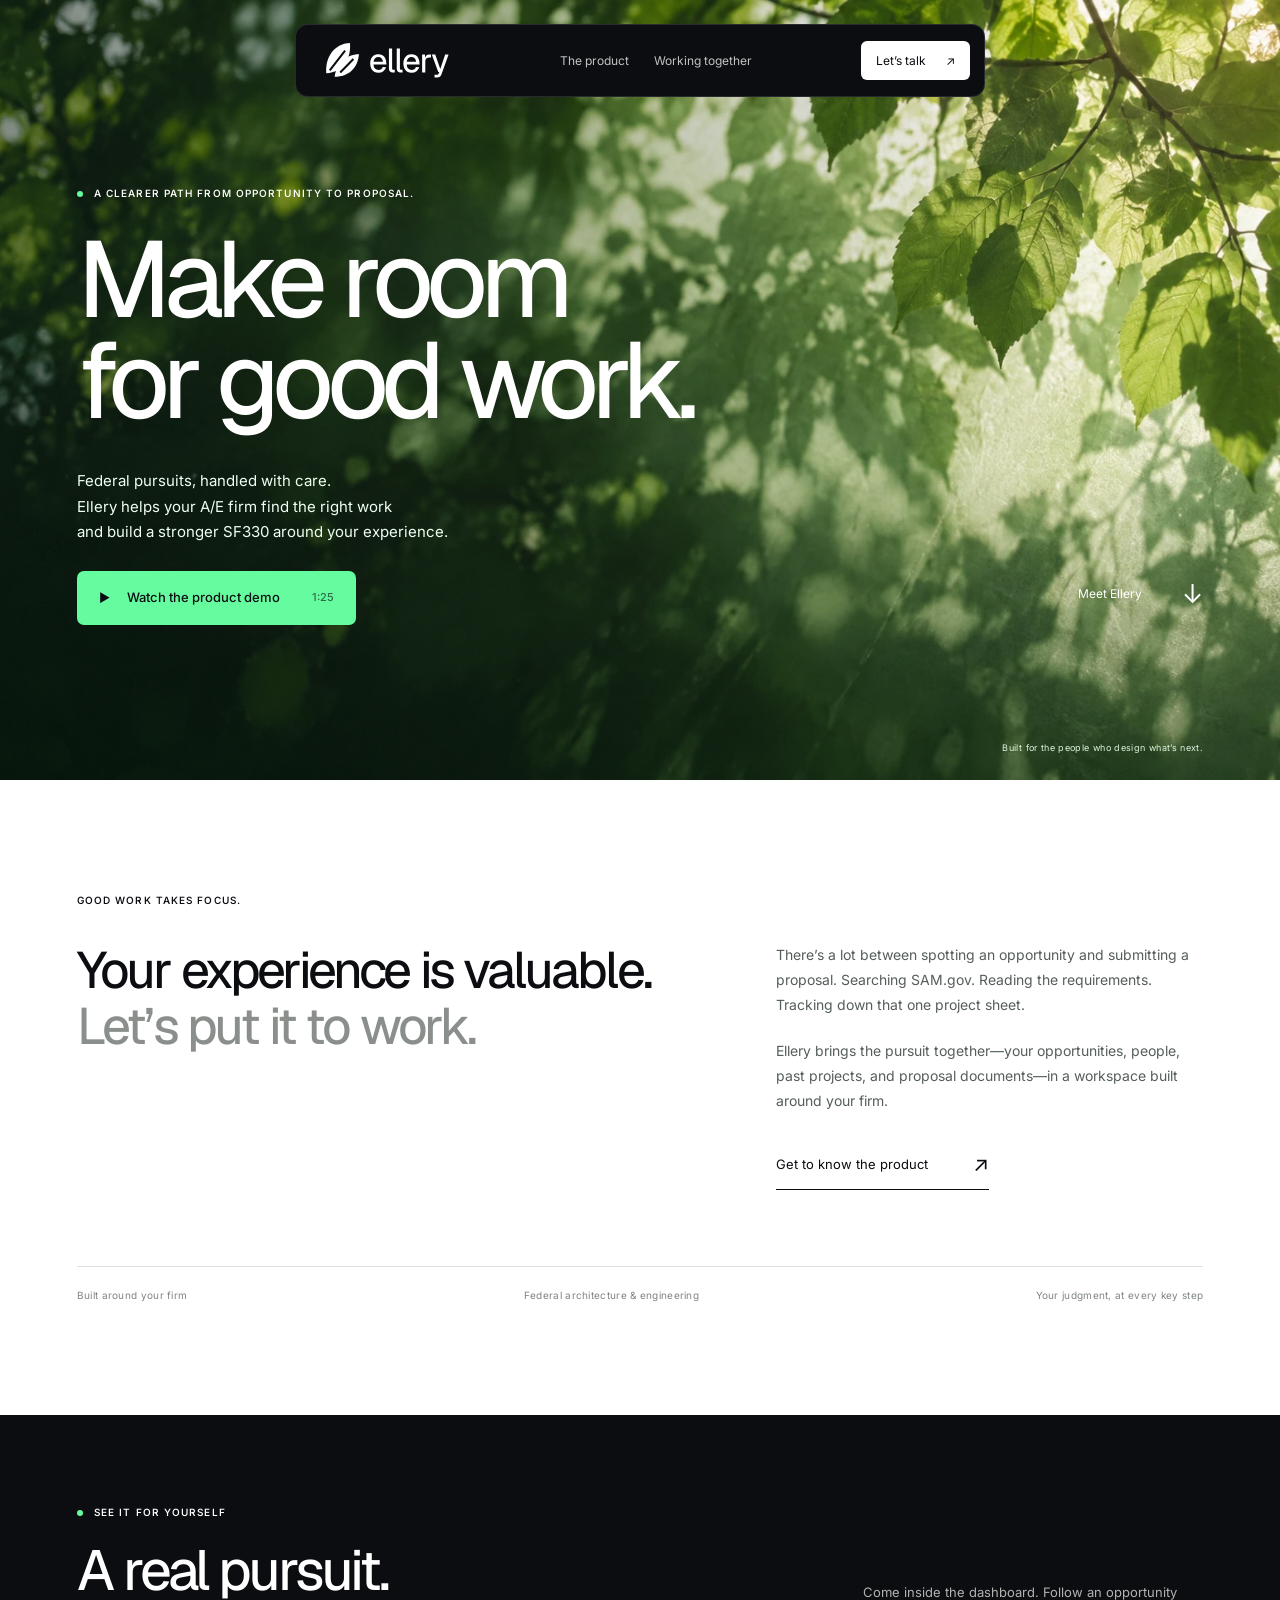
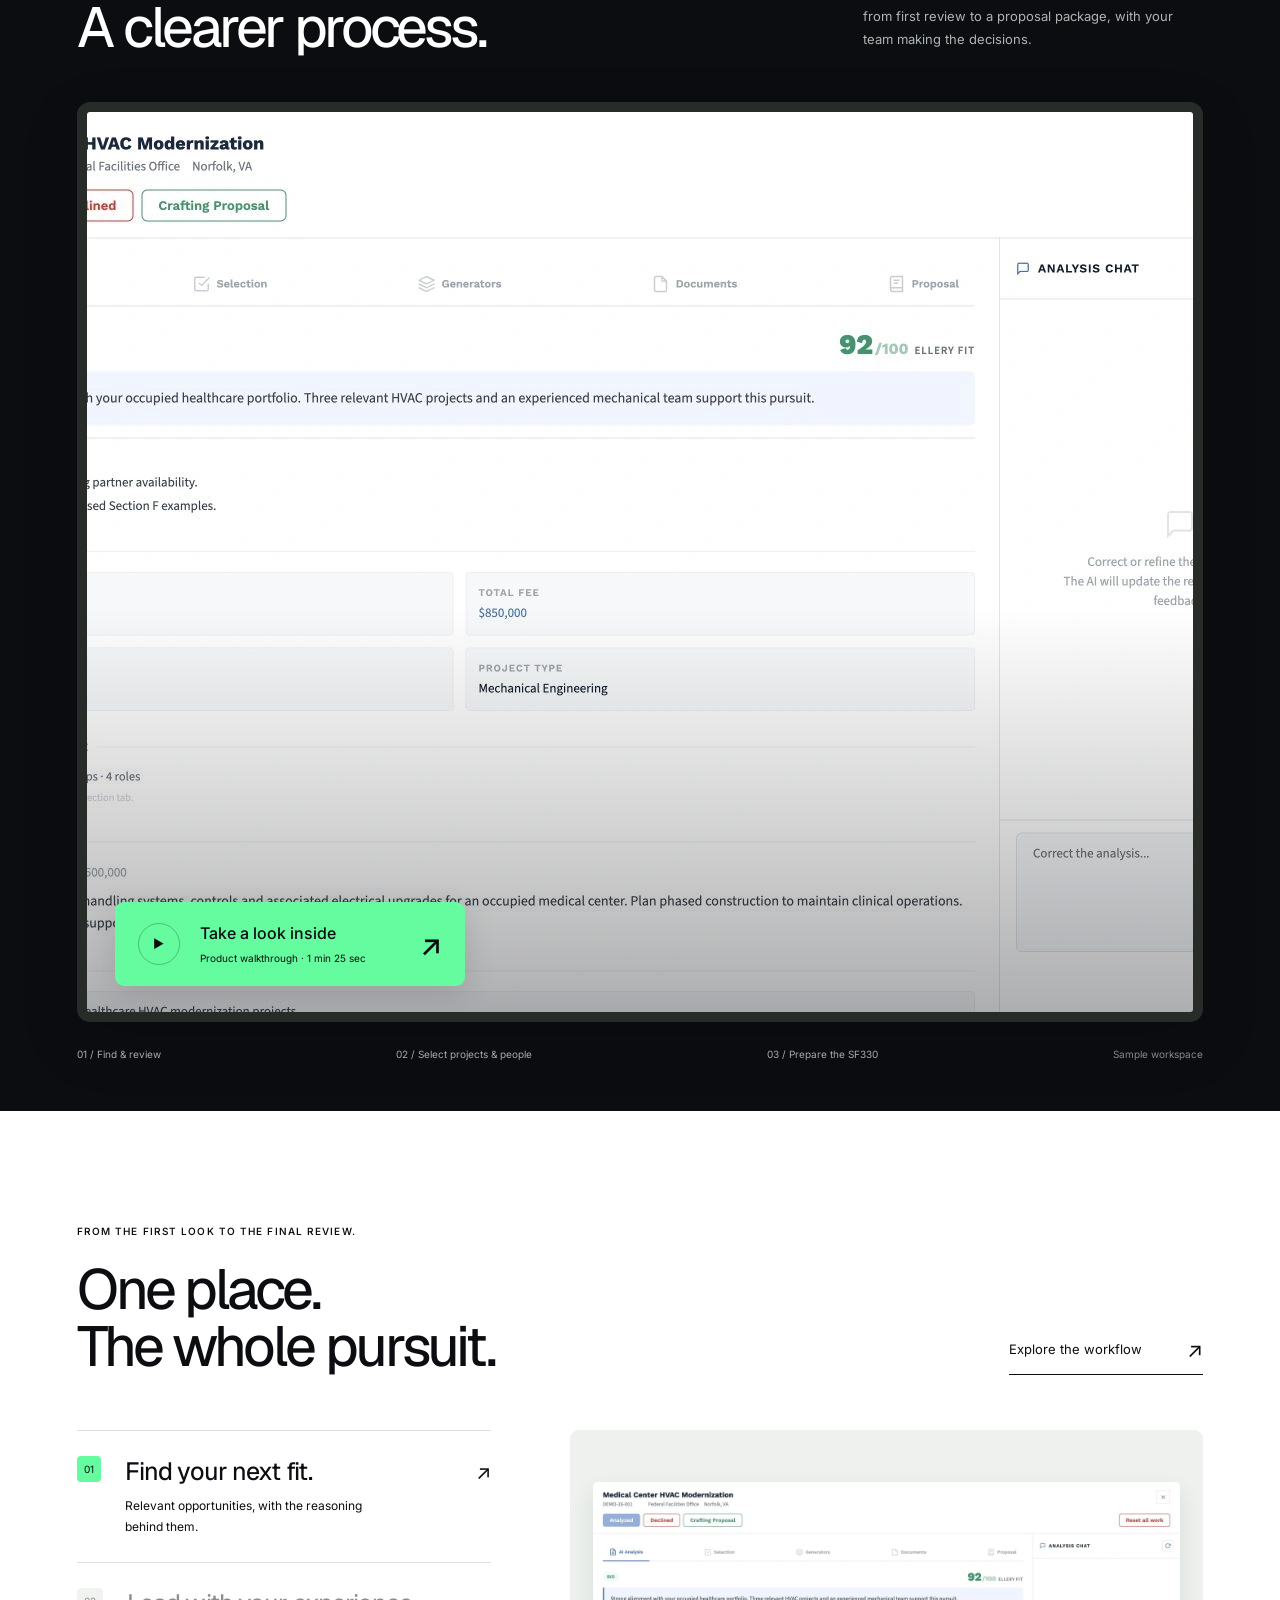
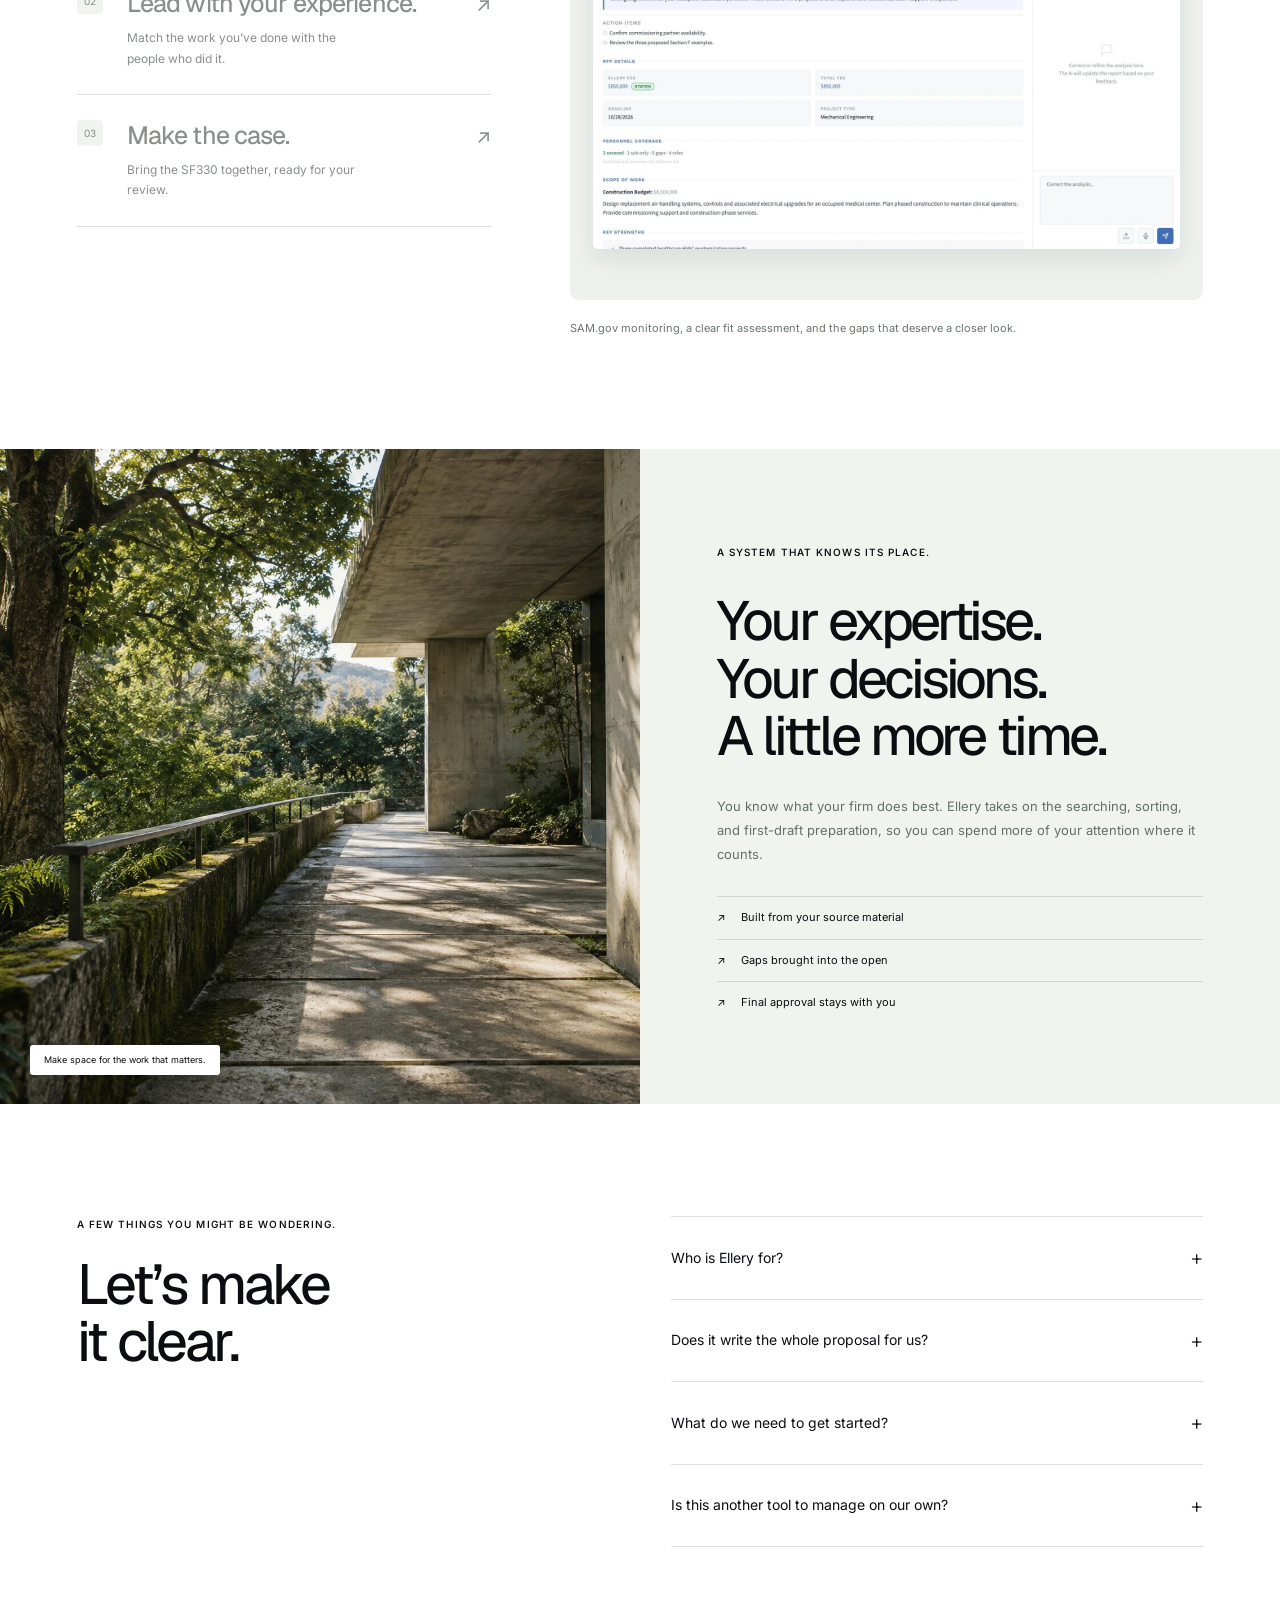
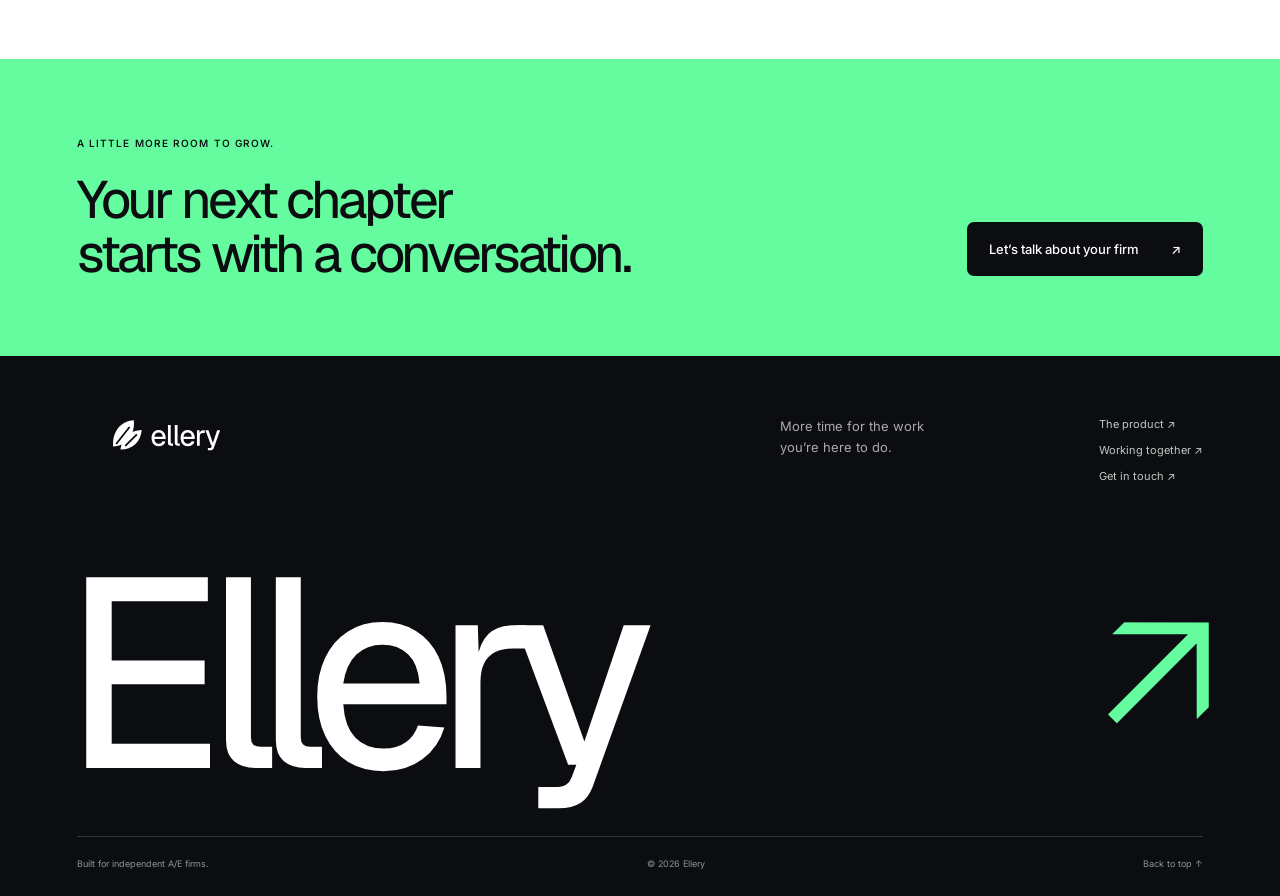
==== commit a398ab1d: "Rebrand as Ellery with photographic design and narrated feature walkthrough" ====
--- a/index.html
+++ b/index.html
@@ -3,666 +3,422 @@
   <head>
     <meta charset="utf-8" />
     <meta name="viewport" content="width=device-width,initial-scale=1" />
-    <title>Your best work deserves your next win · VAGLO</title>
+    <title>Make room for good work — Ellery</title>
     <meta
       name="description"
-      content="A private pursuit platform for federal architecture and engineering firms. Find opportunities, build SF330 proposals, and review with confidence."
+      content="Federal pursuit support for independent architecture and engineering firms. Find relevant work and build stronger SF330 proposals from your experience."
     />
-    <meta name="theme-color" content="#f5f5ee" />
-    <meta
-      property="og:title"
-      content="Your best work deserves your next win · VAGLO"
-    />
+    <meta name="theme-color" content="#0b0d11" />
+    <meta property="og:title" content="Make room for good work — Ellery" />
     <meta
       property="og:description"
-      content="A private pursuit platform for federal architecture and engineering firms. Find opportunities, build SF330 proposals, and review with confidence."
+      content="Federal pursuit support for independent architecture and engineering firms. Find relevant work and build stronger SF330 proposals from your experience."
     />
     <meta property="og:type" content="website" />
     <link rel="icon" href="assets/favicon.svg" type="image/svg+xml" />
-    <link rel="stylesheet" href="styles.css?v=20260913" />
-    <script src="app.js?v=20260913" defer></script>
+    <link rel="stylesheet" href="styles.css?v=3" />
+    <link
+      rel="preload"
+      href="assets/fonts/geist.ttf"
+      as="font"
+      type="font/ttf"
+      crossorigin
+    />
+    <script src="app.js?v=3" defer></script>
   </head>
   <body>
-    <a class="skip" href="#main">Skip to content</a>
+    <a class="skip-link" href="#main">Skip to content</a>
     <header class="site-header">
-      <div class="container nav-inner">
-        <a class="brand" href="index.html" aria-label="VAGLO home"
-          ><img src="assets/vaglo-logo.svg" width="146" height="30" alt="VAGLO"
-        /></a>
-        <nav class="desktop-nav" aria-label="Main navigation">
-          <a href="index.html#how">How it works</a
-          ><a href="system.html">The platform</a
-          ><a href="pricing.html">Pricing</a>
-        </nav>
-        <a class="button nav-cta" href="contact.html"
-          >Book a demo
-          <svg
-            viewBox="0 0 24 24"
-            fill="none"
-            stroke="currentColor"
-            stroke-width="1.6"
-            aria-hidden="true"
-          >
-            <path d="M4 12h15M13 5l7 7-7 7" /></svg></a
-        ><button
-          class="menu-toggle"
-          aria-label="Open menu"
-          aria-expanded="false"
-          aria-controls="mobile-menu"
-        >
-          <span></span><span></span>
-        </button>
-      </div>
-      <nav
-        id="mobile-menu"
-        class="mobile-nav"
-        aria-label="Mobile navigation"
-        hidden
+      <a class="brand" href="index.html" aria-label="Ellery home"
+        ><img
+          src="assets/ellery-logo-light.svg"
+          width="148"
+          height="33"
+          alt="Ellery"
+      /></a>
+      <nav class="desktop-nav" aria-label="Main navigation">
+        <a href="system.html">The product</a
+        ><a href="pricing.html">Working together</a>
+      </nav>
+      <a class="nav-cta" href="contact.html"
+        >Let’s talk <span aria-hidden="true">↗</span></a
+      ><button
+        class="menu-toggle"
+        aria-label="Open menu"
+        aria-controls="mobile-menu"
+        aria-expanded="false"
       >
-        <a href="index.html#how">How it works</a
-        ><a href="system.html">The platform</a><a href="pricing.html">Pricing</a
-        ><a href="contact.html"
-          >Book a demo
-          <svg
-            viewBox="0 0 24 24"
-            fill="none"
-            stroke="currentColor"
-            stroke-width="1.6"
-            aria-hidden="true"
-          >
-            <path d="M4 12h15M13 5l7 7-7 7" /></svg
-        ></a>
+        Menu <span>+</span>
+      </button>
+      <nav id="mobile-menu" aria-label="Mobile navigation" hidden>
+        <a href="system.html">The product</a
+        ><a href="pricing.html">Working together</a
+        ><a href="contact.html">Let’s talk ↗</a>
       </nav>
     </header>
     <main id="main">
-      <section class="hero container">
-        <div class="hero-main">
-          <div class="eyebrow">
-            <span class="status-dot"></span> THE PURSUIT PLATFORM FOR FEDERAL
-            A&amp;E FIRMS
-          </div>
-          <h1>
-            Your best work<br />deserves your<br /><span class="serif green"
-              >next win.</span
-            >
-          </h1>
-        </div>
-        <div class="hero-aside">
-          <span class="hero-cross" aria-hidden="true">✳</span>
-          <p>Your experience is your edge. <br />VAGLO puts it to work.</p>
-          <p class="muted">
-            Find the right federal opportunities. Build a stronger SF330. Bring
-            every pursuit together in one platform, built around your firm.
+      <section class="hero">
+        <img
+          class="hero-photo"
+          src="assets/ellery-canopy.webp"
+          alt="Sunlight falling through green leaves"
+          fetchpriority="high"
+          width="1672"
+          height="941"
+        />
+        <div class="hero-shade"></div>
+        <div class="hero-content">
+          <p class="eyebrow">
+            <span class="status-dot"></span> A clearer path from opportunity to
+            proposal.
           </p>
-          <a class="button" href="contact.html"
-            >Book a personal demo
-            <svg
-              viewBox="0 0 24 24"
-              fill="none"
-              stroke="currentColor"
-              stroke-width="1.6"
-              aria-hidden="true"
-            >
-              <path d="M4 12h15M13 5l7 7-7 7" /></svg></a
-          ><button class="text-link hero-watch" data-trailer>
-            <svg viewBox="0 0 24 24" fill="currentColor" aria-hidden="true">
-              <path d="m9 5 11 7-11 7z" />
-            </svg>
-            Watch the product film <span class="mono">0:42</span>
-          </button>
-        </div>
-        <div class="hero-baseline">
-          <span>LESS ADMIN. MORE AMBITION.</span
-          ><span>SCROLL TO MEET VAGLO ↓</span>
-        </div>
-      </section>
-      <section
-        id="film"
-        class="film-section container"
-        aria-labelledby="film-title"
-      >
-        <div class="film-stage">
-          <video
-            id="hero-video"
-            class="hero-video"
-            poster="assets/trailer-poster.jpg"
-            muted
-            playsinline
-            loop
-            preload="none"
-            aria-hidden="true"
-          >
-            <source src="assets/hero-loop.mp4" type="video/mp4" />
-          </video>
-          <div class="film-shade"></div>
-          <div class="film-top">
-            <span><i></i> VAGLO / IN MOTION</span
-            ><span>FROM OPPORTUNITY TO SUBMISSION</span>
-          </div>
-          <div class="film-copy">
-            <span class="eyebrow light">ONE CONNECTED WORKFLOW</span>
-            <h2 id="film-title">
-              The next chapter<br />of your firm.<br /><em
-                >Already in motion.</em
-              >
-            </h2>
-            <button class="film-play" data-trailer>
-              <svg viewBox="0 0 24 24" fill="currentColor" aria-hidden="true">
-                <path d="m9 5 11 7-11 7z" /></svg
-              ><span
-                >Watch the film<small
-                  >42 seconds. The whole picture.</small
-                ></span
-              >
-            </button>
-          </div>
-          <div class="film-bottom">
-            <span
-              >01 — DISCOVER &nbsp; / &nbsp; 02 — BUILD &nbsp; / &nbsp; 03 —
-              REVIEW</span
-            ><button id="preview-toggle" aria-label="Play background preview">
-              <svg viewBox="0 0 24 24" fill="currentColor" aria-hidden="true">
-                <path d="m9 5 11 7-11 7z" />
-              </svg>
-            </button>
-          </div>
-        </div>
-        <div class="film-caption">
-          <span
-            >Actual dashboard styling. Sample data. Your firm’s
-            possibilities.</span
-          ><a href="system.html"
-            >Explore the platform
-            <svg
-              viewBox="0 0 24 24"
-              fill="none"
-              stroke="currentColor"
-              stroke-width="1.6"
-              aria-hidden="true"
-            >
-              <path d="M4 12h15M13 5l7 7-7 7" /></svg
-          ></a>
-        </div>
-      </section>
-      <section class="audience container">
-        <span class="eyebrow">SMALL TEAM. SERIOUS CAPABILITY.</span>
-        <div>
-          <span>Architecture</span><i>+</i><span>Engineering</span><i>+</i
-          ><span>Federal design</span>
-        </div>
-      </section>
-      <section class="intro container" id="how">
-        <div class="section-label">
-          <span class="eyebrow">01 / A BETTER WAY TO PURSUE</span
-          ><span class="index-line"></span>
-        </div>
+          <h1>Make room<br />for good work.</h1>
+          <div class="hero-bottom">
+            <div>
+              <p>
+                Federal pursuits, handled with care.<br />Ellery helps your A/E
+                firm find the right work<br class="desktop-only" />
+                and build a stronger SF330 around your experience.
+              </p>
+              <button class="button mint" data-trailer>
+                <span class="play-glyph" aria-hidden="true">▶</span> Watch the
+                product demo <span class="button-time">1:25</span>
+              </button>
+            </div>
+            <a class="hero-scroll" href="#intro">Meet Ellery <span>↓</span></a>
+          </div>
+        </div>
+        <div class="hero-caption">
+          Built for the people who design what’s next.
+        </div>
+      </section>
+      <section class="intro section" id="intro">
+        <p class="eyebrow">Good work takes focus.</p>
         <div class="intro-grid">
           <h2>
-            The work is there.<br /><span class="serif green"
-              >Make room for it.</span
+            Your experience is valuable.<br /><span class="muted"
+              >Let’s put it to work.</span
             >
           </h2>
-          <p>
-            Between finding the notice, finding the right people, and finding
-            last year’s project sheet, pursuing work becomes a job of its own.
-            VAGLO connects the pieces, so your team can focus on the decisions
-            that matter.
-          </p>
-        </div>
-        <div class="workflow">
-          <article>
-            <span class="step-no">01</span>
-            <h3>Find your fit.</h3>
-            <p>
-              SAM.gov opportunities, filtered and scored against your firm’s
-              experience. Start with the work worth a closer look.
-            </p>
-            <a href="system.html#discover"
-              >Discover
-              <svg
-                viewBox="0 0 24 24"
-                fill="none"
-                stroke="currentColor"
-                stroke-width="1.6"
-                aria-hidden="true"
-              >
-                <path d="M4 12h15M13 5l7 7-7 7" /></svg
-            ></a>
-          </article>
-          <article>
-            <span class="step-no">02</span>
-            <h3>Build your case.</h3>
-            <p>
-              Your projects, your people, your qualifications. Brought together
-              in an SF330 built from your own record.
-            </p>
-            <a href="system.html#build"
-              >Build
-              <svg
-                viewBox="0 0 24 24"
-                fill="none"
-                stroke="currentColor"
-                stroke-width="1.6"
-                aria-hidden="true"
-              >
-                <path d="M4 12h15M13 5l7 7-7 7" /></svg
-            ></a>
-          </article>
-          <article>
-            <span class="step-no">03</span>
-            <h3>Review with clarity.</h3>
-            <p>
-              Requirements checked. Missing information surfaced. Your team
-              makes the final call before anything goes out.
-            </p>
-            <a href="system.html#review"
-              >Review
-              <svg
-                viewBox="0 0 24 24"
-                fill="none"
-                stroke="currentColor"
-                stroke-width="1.6"
-                aria-hidden="true"
-              >
-                <path d="M4 12h15M13 5l7 7-7 7" /></svg
-            ></a>
-          </article>
-        </div>
-      </section>
-      <section class="product-section">
-        <div class="container">
-          <div class="section-label">
-            <span class="eyebrow">02 / YOUR PURSUIT, CONNECTED</span
-            ><span class="index-line"></span>
-          </div>
-          <div class="section-heading">
-            <h2>
-              A bigger picture.<br /><span class="serif"
-                >A clearer next move.</span
-              >
-            </h2>
+          <div class="intro-copy">
+            <p>
+              There’s a lot between spotting an opportunity and submitting a
+              proposal. Searching SAM.gov. Reading the requirements. Tracking
+              down that one project sheet.
+            </p>
+            <p>
+              Ellery brings the pursuit together—your opportunities, people,
+              past projects, and proposal documents—in a workspace built around
+              your firm.
+            </p>
             <a class="text-link" href="system.html"
-              >Meet your new workspace
-              <svg
-                viewBox="0 0 24 24"
-                fill="none"
-                stroke="currentColor"
-                stroke-width="1.6"
-                aria-hidden="true"
-              >
-                <path d="M4 12h15M13 5l7 7-7 7" /></svg
-            ></a>
-          </div>
-          <div class="product-showcase">
-            <div
-              class="product-tabs"
-              role="tablist"
-              aria-label="Explore the workflow"
-            >
-              <button
-                role="tab"
-                aria-selected="true"
-                aria-controls="panel-discover"
-                id="tab-discover"
-                data-product="discover"
-              >
-                <span>01</span> Discover</button
-              ><button
-                role="tab"
-                aria-selected="false"
-                aria-controls="panel-build"
-                id="tab-build"
-                data-product="build"
-                tabindex="-1"
-              >
-                <span>02</span> Build</button
-              ><button
-                role="tab"
-                aria-selected="false"
-                aria-controls="panel-review"
-                id="tab-review"
-                data-product="review"
-                tabindex="-1"
-              >
-                <span>03</span> Review
-              </button>
+              >Get to know the product <span aria-hidden="true">↗</span></a
+            >
+          </div>
+        </div>
+        <div class="purpose-line">
+          <span>Built around your firm</span
+          ><span>Federal architecture & engineering</span
+          ><span>Your judgment, at every key step</span>
+        </div>
+      </section>
+      <section class="film-section" id="film">
+        <div class="section film-inner">
+          <div class="section-head">
+            <div>
+              <p class="eyebrow">
+                <span class="status-dot"></span> See it for yourself
+              </p>
+              <h2>A real pursuit.<br />A clearer process.</h2>
             </div>
-            <div
-              class="product-panel"
+            <p>
+              Come inside the dashboard. Follow an opportunity from first review
+              to a proposal package, with your team making the decisions.
+            </p>
+          </div>
+          <button
+            class="demo-screen"
+            data-trailer
+            aria-label="Play the 85 second product walkthrough"
+          >
+            <img
+              src="assets/demo-poster.webp"
+              width="1440"
+              height="900"
+              alt="Ellery dashboard showing an opportunity’s fit assessment"
+            /><span class="demo-play"
+              ><span class="play-glyph" aria-hidden="true">▶</span
+              ><span
+                >Take a look inside<small
+                  >Product walkthrough · 1 min 25 sec</small
+                ></span
+              ><span class="demo-arrow">↗</span></span
+            >
+          </button>
+          <div class="film-meta">
+            <span>01 / Find & review</span
+            ><span>02 / Select projects & people</span
+            ><span>03 / Prepare the SF330</span
+            ><span class="sample-note">Sample workspace</span>
+          </div>
+        </div>
+      </section>
+      <section class="section workflow">
+        <div class="section-head">
+          <div>
+            <p class="eyebrow">From the first look to the final review.</p>
+            <h2>One place.<br />The whole pursuit.</h2>
+          </div>
+          <a class="text-link" href="system.html"
+            >Explore the workflow <span aria-hidden="true">↗</span></a
+          >
+        </div>
+        <div class="workflow-grid">
+          <div
+            class="workflow-menu"
+            role="tablist"
+            aria-label="Product features"
+          >
+            <button
+              id="tab-discover"
+              data-product
+              role="tab"
+              aria-selected="true"
+              aria-controls="panel-discover"
+            >
+              <span>01</span>
+              <div>
+                <h3>Find your next fit.</h3>
+                <p>Relevant opportunities, with the reasoning behind them.</p>
+              </div>
+              <span>↗</span></button
+            ><button
+              id="tab-build"
+              data-product
+              role="tab"
+              aria-selected="false"
+              aria-controls="panel-build"
+              tabindex="-1"
+            >
+              <span>02</span>
+              <div>
+                <h3>Lead with your experience.</h3>
+                <p>Match the work you’ve done with the people who did it.</p>
+              </div>
+              <span>↗</span></button
+            ><button
+              id="tab-review"
+              data-product
+              role="tab"
+              aria-selected="false"
+              aria-controls="panel-review"
+              tabindex="-1"
+            >
+              <span>03</span>
+              <div>
+                <h3>Make the case.</h3>
+                <p>Bring the SF330 together, ready for your review.</p>
+              </div>
+              <span>↗</span>
+            </button>
+          </div>
+          <div class="workflow-panels">
+            <section
+              id="panel-discover"
               role="tabpanel"
-              id="panel-discover"
               aria-labelledby="tab-discover"
             >
-              <div class="product-panel-copy">
-                <span class="eyebrow">THE OPPORTUNITY PIPELINE</span>
-                <h3>Wake up to<br />what’s worth pursuing.</h3>
-                <p>
-                  Follow every opportunity from analysis to outcome. See the fit
-                  score, review the reasoning, and decide where your team’s time
-                  belongs.
-                </p>
-                <ul class="check-list">
-                  <li>Scheduled SAM.gov monitoring</li>
-                  <li>Firm-specific fit scoring</li>
-                  <li>Amendment and deadline tracking</li>
-                </ul>
-              </div>
-              <div class="dashboard-image">
+              <div class="feature-image">
                 <img
-                  src="assets/dashboard.webp"
-                  width="1280"
-                  height="720"
-                  alt="VAGLO pipeline using sample opportunities, arranged in Analyzed, Declined, Crafting Proposal, Submitted, Rejected and Accepted columns"
+                  src="assets/demo-analysis.webp"
+                  alt="Real dashboard: bid recommendation, fit score and action items"
                   loading="lazy"
                 />
               </div>
-            </div>
-            <div
-              class="product-panel"
+              <p>
+                SAM.gov monitoring, a clear fit assessment, and the gaps that
+                deserve a closer look.
+              </p>
+            </section>
+            <section
+              id="panel-build"
               role="tabpanel"
-              id="panel-build"
               aria-labelledby="tab-build"
               hidden
             >
-              <div class="product-panel-copy">
-                <span class="eyebrow">THE QUALIFICATIONS PACKAGE</span>
-                <h3>Your strongest story.<br />Backed by your record.</h3>
-                <p>
-                  Bring relevant projects and the people who delivered them into
-                  the same proposal. Generate the sections from your firm’s
-                  approved information.
-                </p>
-                <ul class="check-list">
-                  <li>Project and personnel selection</li>
-                  <li>Résumés, project sheets and narratives</li>
-                  <li>A connected SF330 package</li>
-                </ul>
-              </div>
-              <div class="document-visual">
-                <div class="doc-back"></div>
-                <div class="sample-document">
-                  <div class="doc-top">
-                    <b>VAGLO</b><span>SAMPLE PACKAGE</span>
-                  </div>
-                  <span class="eyebrow">STANDARD FORM 330</span>
-                  <h4>Experience.<br />With the evidence<br />to match.</h4>
-                  <div class="doc-rule"></div>
-                  <div class="doc-row">
-                    <b>01</b> Team qualifications <span>Section E</span>
-                  </div>
-                  <div class="doc-row">
-                    <b>02</b> Relevant experience <span>Section F</span>
-                  </div>
-                  <div class="doc-row">
-                    <b>03</b> Team participation <span>Section G</span>
-                  </div>
-                  <div class="doc-row">
-                    <b>04</b> Your approach <span>Section H</span>
-                  </div>
-                  <div class="doc-footer">
-                    YOUR FIRM’S RECORD → YOUR NEXT PURSUIT
-                  </div>
-                </div>
-              </div>
-            </div>
-            <div
-              class="product-panel"
+              <div class="feature-image">
+                <img
+                  src="assets/demo-team.webp"
+                  alt="Real dashboard: selected personnel and their project experience"
+                  loading="lazy"
+                />
+              </div>
+              <p>
+                Projects come first. Personnel recommendations follow the
+                evidence in your firm’s records.
+              </p>
+            </section>
+            <section
+              id="panel-review"
               role="tabpanel"
-              id="panel-review"
               aria-labelledby="tab-review"
               hidden
             >
-              <div class="product-panel-copy">
-                <span class="eyebrow">THE REVIEW CHECKPOINT</span>
-                <h3>See the gaps.<br />Before the deadline.</h3>
-                <p>
-                  Check the package against the solicitation. Follow each
-                  requirement to its source and resolve what is missing before
-                  your team signs off.
-                </p>
-                <ul class="check-list">
-                  <li>Source-linked requirements</li>
-                  <li>Visible missing information</li>
-                  <li>Human approval before submission</li>
-                </ul>
-              </div>
-              <div class="review-visual">
-                <div class="review-top">
-                  <span class="eyebrow">ILLUSTRATIVE REVIEW</span
-                  ><span class="pill amber">Needs your review</span>
-                </div>
-                <h4>A clear path to ready.</h4>
-                <div class="review-row">
-                  <span class="check-icon">✓</span>
-                  <div>
-                    Project experience documented<small
-                      >Section F · supporting records attached</small
-                    >
-                  </div>
-                </div>
-                <div class="review-row">
-                  <span class="check-icon">✓</span>
-                  <div>
-                    Team participation mapped<small
-                      >Section G · matched to project history</small
-                    >
-                  </div>
-                </div>
-                <div class="review-row">
-                  <span class="warning-icon">!</span>
-                  <div>
-                    Confirm personnel availability<small
-                      >Firm confirmation required</small
-                    >
-                  </div>
-                </div>
-                <div class="review-note">
-                  A missing fact stays visible until your team resolves it.
-                </div>
-              </div>
-            </div>
-          </div>
-        </div>
-      </section>
-      <section class="human container">
-        <div class="human-art" aria-hidden="true">
-          <div class="orbit o1"></div>
-          <div class="orbit o2"></div>
-          <div class="orbit o3"></div>
-          <div class="orbit-center">
-            <img src="assets/vaglo-mark.svg" alt="" />
-          </div>
-          <span class="orbit-tag t1">Your projects</span
-          ><span class="orbit-tag t2">Your people</span
-          ><span class="orbit-tag t3">Your judgment</span
-          ><span class="orbit-tag t4">Your next pursuit</span>
+              <div class="feature-image">
+                <img
+                  src="assets/demo-proposal.webp"
+                  alt="Real dashboard: SF330 section status and compiled proposal"
+                  loading="lazy"
+                />
+              </div>
+              <p>
+                Resumes, project sheets, the experience matrix, and
+                narratives—assembled for your final check.
+              </p>
+            </section>
+          </div>
+        </div>
+      </section>
+      <section class="human">
+        <div class="human-photo">
+          <img
+            src="assets/ellery-architecture.webp"
+            width="1536"
+            height="1024"
+            alt="Tree shadows across a concrete walkway surrounded by greenery"
+            loading="lazy"
+          /><span>Make space for the work that matters.</span>
         </div>
         <div class="human-copy">
-          <span class="eyebrow">03 / BUILT AROUND YOU</span>
-          <h2>
-            Your expertise.<br />Your decisions.<br /><span class="serif green"
-              >A lot less busywork.</span
-            >
-          </h2>
+          <p class="eyebrow">A system that knows its place.</p>
+          <h2>Your expertise.<br />Your decisions.<br />A little more time.</h2>
           <p>
-            VAGLO does the gathering, organizing, and assembling. You choose
-            what to pursue, who to put forward, and when the package is ready.
+            You know what your firm does best. Ellery takes on the searching,
+            sorting, and first-draft preparation, so you can spend more of your
+            attention where it counts.
           </p>
-          <div class="human-points">
-            <div>
-              <b>A private workspace</b>
-              <p>
-                Your firm’s database and pipeline, configured around your work.
-              </p>
-            </div>
-            <div>
-              <b>A grounded starting point</b>
-              <p>
-                Drafts draw from your records. Gaps are flagged for a person to
-                resolve.
-              </p>
-            </div>
-            <div>
-              <b>A team behind the system</b>
-              <p>We set it up, train your point person, and keep it running.</p>
-            </div>
-          </div>
-        </div>
-      </section>
-      <section class="faq-section container">
+          <div class="human-principles">
+            <span>Built from your source material</span
+            ><span>Gaps brought into the open</span
+            ><span>Final approval stays with you</span>
+          </div>
+        </div>
+      </section>
+      <section class="section faq">
         <div>
-          <span class="eyebrow">A FEW GOOD QUESTIONS</span>
-          <h2>Let’s make<br /><span class="serif green">it clear.</span></h2>
-          <a class="text-link" href="contact.html"
-            >Have another question?
-            <svg
-              viewBox="0 0 24 24"
-              fill="none"
-              stroke="currentColor"
-              stroke-width="1.6"
-              aria-hidden="true"
-            >
-              <path d="M4 12h15M13 5l7 7-7 7" /></svg
-          ></a>
-        </div>
-        <div class="faq">
+          <p class="eyebrow">A few things you might be wondering.</p>
+          <h2>Let’s make<br />it clear.</h2>
+        </div>
+        <div class="faq-list">
           <details>
-            <summary>Who is VAGLO built for?</summary>
-            <p>
-              Small architecture and engineering firms pursuing federal
-              qualifications-based design work. It is strongest when your firm
-              already has a project archive and wants more proposal capacity.
-              Discovery and analysis also support construction management
-              pursuits.
+            <summary>Who is Ellery for?<span>+</span></summary>
+            <p>
+              Small and independent architecture and engineering firms pursuing
+              federal work, especially teams preparing SF330 qualifications. It
+              is configured around one firm’s experience, disciplines, and
+              pursuit process.
             </p>
           </details>
           <details>
-            <summary>What does VAGLO actually produce?</summary>
-            <p>
-              An SF330 qualifications package assembled from your firm’s record:
-              personnel résumés, project sheets, a participation matrix,
-              narratives, and partner qualifications. Your team reviews the
-              result before submission.
+            <summary>
+              Does it write the whole proposal for us?<span>+</span>
+            </summary>
+            <p>
+              It prepares SF330 sections from your firm’s records and the
+              solicitation. Your team confirms the scope, approves projects and
+              personnel, checks missing information, and reviews the package
+              before submission.
             </p>
           </details>
           <details>
-            <summary>Does it replace our proposal team?</summary>
-            <p>
-              Your people stay in charge of pursuit decisions, team selection,
-              and final approval. VAGLO handles the repeatable work around those
-              decisions so a small team can spend more time on the pursuit
-              itself.
+            <summary>What do we need to get started?<span>+</span></summary>
+            <p>
+              Your existing resumes, project sheets, past proposals, and partner
+              information. We work with you to organize the source material and
+              configure the system around your firm.
             </p>
           </details>
           <details>
-            <summary>How does pricing work?</summary>
-            <p>
-              A one-time setup based on the size and condition of your archive,
-              followed by a flat monthly fee for monitoring, maintenance, and
-              included support. You receive the scope and both prices in
-              writing. <a href="pricing.html">See how pricing works.</a>
+            <summary>
+              Is this another tool to manage on our own?<span>+</span>
+            </summary>
+            <p>
+              Ellery is set up and supported as a managed service. Setup
+              establishes the firm’s knowledge base; the monthly service covers
+              monitoring, support, and ongoing upkeep.
             </p>
           </details>
-          <details>
-            <summary>Can we see it with a real pursuit?</summary>
-            <p>
-              Yes. The first conversation is about how your firm works today. If
-              there is a fit, we walk you through a working installation and
-              scope what your setup would involve.
-            </p>
-          </details>
         </div>
       </section>
       <section class="closing">
-        <div class="container closing-inner">
-          <span class="eyebrow light">YOUR NEXT CHAPTER</span>
-          <h2>Built for the work<br />you <em>could</em> be winning.</h2>
-          <div>
-            <p>
-              Show us how your firm runs a pursuit.<br />We’ll show you what
-              comes next.
-            </p>
-            <a class="button lime" href="contact.html"
-              >Let’s see what’s possible
-              <svg
-                viewBox="0 0 24 24"
-                fill="none"
-                stroke="currentColor"
-                stroke-width="1.6"
-                aria-hidden="true"
-              >
-                <path d="M4 12h15M13 5l7 7-7 7" /></svg
-            ></a>
-          </div>
-          <div class="closing-mark" aria-hidden="true">V</div>
-        </div>
-      </section>
-      <dialog id="trailer-dialog" aria-labelledby="trailer-title">
-        <div class="dialog-header">
-          <span id="trailer-title">VAGLO / The product film</span
-          ><button class="dialog-close" aria-label="Close trailer">✕</button>
-        </div>
-        <video
-          id="full-video"
-          controls
-          playsinline
-          preload="none"
-          poster="assets/trailer-poster.jpg"
+        <div>
+          <p class="eyebrow">A little more room to grow.</p>
+          <h2>Your next chapter<br />starts with a conversation.</h2>
+        </div>
+        <a class="button black" href="contact.html"
+          >Let’s talk about your firm <span aria-hidden="true">↗</span></a
         >
-          <source src="assets/vaglo-trailer.mp4" type="video/mp4" />
-          <track
-            kind="captions"
-            src="assets/trailer.vtt"
-            srclang="en"
-            label="English"
-          />
-        </video>
-        <div class="chapters" aria-label="Video chapters">
-          <button data-time="0">00:00 <span>The possibility</span></button
-          ><button data-time="8">00:08 <span>Discover</span></button
-          ><button data-time="18">00:18 <span>Build</span></button
-          ><button data-time="28">00:28 <span>Review</span></button>
-        </div>
-        <p class="trailer-transcript">
-          The film shows the dashboard with sample data, followed by
-          illustrations of proposal assembly and review.
-          <a href="system.html">Read the complete product walkthrough.</a>
-        </p>
-      </dialog>
+      </section>
     </main>
-    <footer class="site-footer">
-      <div class="container footer-top">
-        <div>
-          <a class="brand" href="index.html"
-            ><img
-              src="assets/vaglo-logo.svg"
-              width="146"
-              height="30"
-              alt="VAGLO"
-          /></a>
-          <p>Built around your firm.<br />Built for your next opportunity.</p>
-        </div>
-        <div class="footer-links">
-          <a href="index.html#how">How it works</a
-          ><a href="system.html">The platform</a
-          ><a href="pricing.html">Pricing</a
-          ><a href="contact.html"
-            >Let’s talk
-            <svg
-              viewBox="0 0 24 24"
-              fill="none"
-              stroke="currentColor"
-              stroke-width="1.6"
-              aria-hidden="true"
-            >
-              <path d="M4 12h15M13 5l7 7-7 7" /></svg
-          ></a>
-        </div>
+    <footer class="footer">
+      <div class="footer-top">
+        <a href="index.html" aria-label="Ellery home"
+          ><img
+            src="assets/ellery-logo-light.svg"
+            alt="Ellery"
+            width="175"
+            height="39"
+        /></a>
+        <p>More time for the work<br />you’re here to do.</p>
+        <nav aria-label="Footer navigation">
+          <a href="system.html">The product ↗</a
+          ><a href="pricing.html">Working together ↗</a
+          ><a href="contact.html">Get in touch ↗</a>
+        </nav>
       </div>
-      <div class="container footer-bottom">
-        <span>© 2026 VAGLO</span><span>Federal pursuits. Human judgment.</span
-        ><a href="#main">Back to top ↑</a>
+      <div class="footer-word" aria-hidden="true">Ellery<span>↗</span></div>
+      <div class="footer-bottom">
+        <span>Built for independent A/E firms.</span><span>© 2026 Ellery</span
+        ><a href="index.html#main">Back to top ↑</a>
       </div>
     </footer>
+    <dialog id="trailer-dialog" aria-labelledby="film-title">
+      <div class="dialog-top">
+        <div>
+          <span class="eyebrow">Inside the product</span>
+          <h2 id="film-title">One pursuit, from start to finish.</h2>
+        </div>
+        <button class="dialog-close" aria-label="Close demo">✕</button>
+      </div>
+      <video
+        id="full-video"
+        controls
+        playsinline
+        preload="none"
+        poster="assets/demo-poster.webp"
+      >
+        <source src="assets/ellery-demo.mp4" type="video/mp4" />
+        <track
+          kind="captions"
+          src="assets/demo.vtt"
+          srclang="en"
+          label="English"
+        />
+        Your browser does not support video.
+        <a href="assets/ellery-demo.mp4">Download the demo</a>.
+      </video>
+      <div class="chapters" aria-label="Demo chapters">
+        <button data-time="0">01 Pipeline</button
+        ><button data-time="10">02 Fit analysis</button
+        ><button data-time="23">03 Projects & team</button
+        ><button data-time="47">04 Proposal package</button
+        ><button data-time="67">05 Firm library</button>
+      </div>
+      <p class="demo-note">
+        Actual dashboard interface, rebranded with sample records. Narrated
+        feature walkthrough.
+        <a href="demo-transcript.html">Read the transcript ↗</a>
+      </p>
+    </dialog>
   </body>
 </html>
--- a/styles.css
+++ b/styles.css
@@ -1,33 +1,22 @@
 @font-face {
-  font-family: "DM Sans";
-  src: url("assets/fonts/dm-sans.ttf") format("truetype");
-  font-style: normal;
+  font-family: Geist;
+  src: url("assets/fonts/geist.ttf") format("truetype");
   font-weight: 100 900;
   font-display: swap;
 }
 @font-face {
-  font-family: "Instrument Serif";
-  src: url("assets/fonts/instrument-serif.ttf") format("truetype");
-  font-style: normal;
-  font-weight: 400;
+  font-family: Inter;
+  src: url("assets/fonts/inter.ttf") format("truetype");
+  font-weight: 100 900;
   font-display: swap;
 }
-@font-face {
-  font-family: "Instrument Serif";
-  src: url("assets/fonts/instrument-serif-italic.ttf") format("truetype");
-  font-style: italic;
-  font-weight: 400;
-  font-display: swap;
-}
 :root {
-  --paper: #f5f5ee;
-  --ink: #203c30;
-  --muted: #657168;
-  --line: #d7ddd2;
-  --lime: #d6f28b;
-  --forest: #193e2f;
-  --serif: "Instrument Serif", Georgia, serif;
-  --sans: "DM Sans", Arial, sans-serif;
+  --ink: #0b0d11;
+  --mint: #65fc9f;
+  --ash: #bdbdbd;
+  --line: #dedfdf;
+  --muted: #777d7a;
+  --paper: #fff;
 }
 * {
   box-sizing: border-box;
@@ -40,15 +29,15 @@
   margin: 0;
   background: var(--paper);
   color: var(--ink);
-  font-family: var(--sans);
-  font-size: 15px;
-  line-height: 1.6;
-  -webkit-font-smoothing: antialiased;
+  font:
+    15px/1.6 Inter,
+    Arial,
+    sans-serif;
 }
 button,
 input,
-textarea,
-select {
+select,
+textarea {
   font: inherit;
 }
 button,
@@ -62,2492 +51,1527 @@
   color: inherit;
   text-decoration: none;
 }
+button {
+  color: inherit;
+}
 img {
+  max-width: 100%;
   display: block;
-  max-width: 100%;
-  height: auto;
-}
-svg {
-  display: inline-block;
-  width: 21px;
-  height: 21px;
-  flex: none;
-  vertical-align: middle;
 }
 h1,
 h2,
 h3,
-h4,
 p {
   margin: 0;
 }
 h1,
 h2,
-h3,
-h4 {
-  font-weight: 500;
-  line-height: 1.08;
-}
-button {
-  color: inherit;
+h3 {
+  font-family: Geist, Arial, sans-serif;
+  font-weight: 450;
+  letter-spacing: -0.055em;
+  line-height: 1.02;
 }
 h1 {
-  font-size: clamp(55px, 6.8vw, 94px);
-  letter-spacing: -5px;
+  font-size: clamp(64px, 7.9vw, 116px);
 }
 h2 {
-  font-size: clamp(38px, 4.3vw, 58px);
-  letter-spacing: -2.3px;
+  font-size: clamp(38px, 4.4vw, 64px);
 }
 h3 {
   font-size: 26px;
-  letter-spacing: -0.8px;
 }
 p {
-  color: var(--muted);
+  color: inherit;
+}
+button:focus-visible,
+a:focus-visible,
+summary:focus-visible,
+input:focus-visible,
+select:focus-visible,
+textarea:focus-visible {
+  outline: 3px solid #1a9f53;
+  outline-offset: 5px;
+}
+::selection {
+  background: var(--mint);
+  color: var(--ink);
 }
 [hidden] {
   display: none !important;
 }
-.container {
-  max-width: 1280px;
-  width: calc(100% - 112px);
-  margin: 0 auto;
-}
-.serif,
-em {
-  font-family: var(--serif);
-  font-weight: 400;
-  letter-spacing: -1.5px;
-}
-.serif {
-  font-style: italic;
-}
-.green {
-  color: #50744a;
-}
 .eyebrow {
+  text-transform: uppercase;
   font-size: 10px;
-  letter-spacing: 1.8px;
-  line-height: 1.5;
-  font-weight: 650;
-  display: block;
-}
-.eyebrow.light {
-  color: #d0ddc9;
-}
-.mono {
-  font-family: monospace;
-  font-size: 11px;
+  font-weight: 550;
+  letter-spacing: 0.11em;
+  line-height: 1.6;
 }
 .muted {
-  color: var(--muted);
+  color: #8a8f8c;
+}
+.status-dot {
+  display: inline-block;
+  width: 6px;
+  height: 6px;
+  background: var(--mint);
+  border-radius: 50%;
+  margin-right: 7px;
+}
+.section {
+  padding: 112px 6%;
+  max-width: 1600px;
+  margin: auto;
 }
 .button {
   display: inline-flex;
   align-items: center;
   justify-content: center;
-  gap: 25px;
-  min-height: 49px;
-  padding: 12px 21px;
-  background: var(--forest);
-  border: 1px solid var(--forest);
-  border-radius: 4px;
+  gap: 17px;
+  min-height: 54px;
+  padding: 15px 22px;
+  border: 0;
+  border-radius: 7px;
+  font-size: 13px;
+  font-weight: 500;
+  line-height: 1.3;
+  transition:
+    transform 0.2s,
+    background 0.2s;
+}
+.button:hover {
+  transform: translateY(-3px);
+}
+.button > span:last-child {
+  margin-left: 15px;
+}
+.mint {
+  background: var(--mint);
+  color: var(--ink);
+}
+.black {
+  background: var(--ink);
   color: #fff;
-  font-size: 13px;
-  font-weight: 550;
-  transition:
-    background 0.2s,
-    transform 0.2s,
-    box-shadow 0.2s;
-}
-.button:hover {
-  background: #2b533d;
-  transform: translateY(-2px);
-  box-shadow: 0 7px 16px #15382415;
-}
-.button.lime {
-  background: var(--lime);
-  border-color: var(--lime);
-  color: var(--ink);
-}
-.button.lime:hover {
-  background: #e5ffaa;
-}
-.button.secondary {
+}
+.outline {
   background: transparent;
-  color: var(--ink);
-  border-color: var(--line);
-  gap: 12px;
+  border: 1px solid var(--ink);
+}
+.button-time {
+  font-size: 11px;
+  opacity: 0.6;
+}
+.play-glyph {
+  font-size: 12px;
 }
 .text-link {
   display: inline-flex;
+  gap: 45px;
+  padding-bottom: 8px;
+  border-bottom: 1px solid currentColor;
+  font-size: 13px;
   align-items: center;
-  gap: 10px;
-  font-size: 13px;
-  font-weight: 550;
-  padding: 10px 0;
-}
-.text-link:hover {
-  color: #547a41;
-}
-.text-link svg {
-  width: 17px;
-}
-.skip {
+}
+.text-link span {
+  font-size: 21px;
+}
+.skip-link {
   position: fixed;
+  left: 20px;
+  top: -90px;
+  background: var(--mint);
+  padding: 12px;
   z-index: 200;
-  top: 8px;
-  left: 12px;
-  background: var(--forest);
+}
+.skip-link:focus {
+  top: 15px;
+}
+.sr-only {
+  position: absolute;
+  clip: rect(0, 0, 0, 0);
+  width: 1px;
+  height: 1px;
+  overflow: hidden;
+}
+.site-header {
+  position: absolute;
+  z-index: 30;
+  top: 24px;
+  left: 50%;
+  transform: translateX(-50%);
+  display: flex;
+  align-items: center;
+  padding: 13px 14px 13px 24px;
+  background: var(--ink);
   color: #fff;
-  padding: 12px;
-  transform: translateY(-160%);
-}
-.skip:focus {
-  transform: none;
-}
-:focus-visible {
-  outline: 3px solid #6e913e;
-  outline-offset: 5px;
-}
-::selection {
-  background: var(--lime);
-  color: var(--ink);
-}
-.site-header {
-  position: sticky;
-  top: 0;
-  z-index: 40;
-  background: #f5f5eef2;
-  backdrop-filter: blur(16px);
-  border-bottom: 1px solid transparent;
-  transition: border 0.2s;
-}
-.site-header.scrolled {
-  border-color: var(--line);
-}
-.nav-inner {
-  height: 94px;
-  display: flex;
-  align-items: center;
-  justify-content: space-between;
-  gap: 30px;
+  border: 1px solid #ffffff1f;
+  border-radius: 13px;
+  width: 690px;
+  max-width: calc(100% - 40px);
+  gap: 36px;
+}
+.brand {
+  display: block;
+  width: 130px;
+  flex-shrink: 0;
 }
 .brand img {
-  width: 139px;
+  width: 100%;
   height: auto;
 }
 .desktop-nav {
   display: flex;
-  gap: 33px;
-  margin-left: 90px;
+  gap: 25px;
+  flex: 1;
+  justify-content: center;
+}
+.desktop-nav a {
   font-size: 12px;
-  font-weight: 550;
-}
-.desktop-nav a {
-  padding: 10px 0;
+  white-space: nowrap;
+  color: #c0c4c1;
 }
 .desktop-nav a:hover,
 .desktop-nav a[aria-current] {
-  color: #658944;
+  color: #fff;
 }
 .nav-cta {
-  min-height: 42px;
+  background: white;
+  color: var(--ink);
   font-size: 12px;
-  padding: 10px 17px;
-  gap: 26px;
-}
-.nav-cta svg {
-  width: 16px;
+  padding: 10px 15px;
+  border-radius: 6px;
+  display: flex;
+  gap: 20px;
+  align-items: center;
+  white-space: nowrap;
 }
 .menu-toggle {
   display: none;
-  width: 42px;
-  height: 42px;
-  border: 1px solid var(--line);
-  background: transparent;
-}
-.menu-toggle span {
-  height: 1px;
-  background: var(--ink);
-  width: 17px;
-  display: block;
-  margin: 5px auto;
-}
-.mobile-nav {
-  padding: 8px 24px 24px;
-  border-bottom: 1px solid var(--line);
-}
-.mobile-nav a {
-  display: block;
-  padding: 12px 0;
 }
 .hero {
-  padding-top: 62px;
-  display: grid;
-  grid-template-columns: 1.55fr 1fr;
-  column-gap: 70px;
-}
-.hero h1 {
-  margin-top: 23px;
-  font-size: clamp(68px, 7.2vw, 100px);
-  line-height: 0.99;
-  letter-spacing: -5.7px;
-}
-.hero h1 .serif {
-  font-size: 1.16em;
-  line-height: 1.08;
-}
-.status-dot {
-  display: inline-block;
-  width: 6px;
-  height: 6px;
-  border-radius: 50%;
-  background: #6c914a;
-  margin-right: 8px;
-  vertical-align: 2px;
-  box-shadow: 0 0 0 4px #76944412;
-}
-.hero-aside {
-  padding-top: 33px;
-  max-width: 330px;
-  justify-self: end;
-}
-.hero-cross {
-  font-size: 43px;
-  line-height: 1;
-  display: block;
-  color: #567641;
-  margin-bottom: 24px;
-}
-.hero-aside > p:first-of-type {
-  color: var(--ink);
-  font-size: 20px;
-  line-height: 1.45;
-  letter-spacing: -0.5px;
-}
-.hero-aside .muted {
-  font-size: 14px;
-  line-height: 1.75;
-  margin-top: 17px;
-}
-.hero-aside .button {
-  margin-top: 25px;
-  width: 100%;
-  justify-content: space-between;
-}
-.hero-aside .text-link {
-  margin-top: 8px;
-  width: 100%;
-  font-size: 12px;
-}
-.hero-aside .text-link .mono {
-  margin-left: auto;
-  color: var(--muted);
-}
-.hero-baseline {
-  grid-column: 1/-1;
-  display: flex;
-  justify-content: space-between;
-  font-size: 8px;
-  letter-spacing: 1.6px;
-  font-weight: 550;
-  margin-top: 47px;
-  padding-bottom: 20px;
-  color: #677362;
-}
-.film-section {
-  scroll-margin-top: 112px;
-}
-.film-stage {
+  height: 780px;
+  min-height: 720px;
   position: relative;
-  isolation: isolate;
-  height: auto;
-  aspect-ratio: 1.96;
-  background: #10271e;
-  border-radius: 8px;
   overflow: hidden;
+  background: #154626;
   color: white;
 }
-.hero-video {
+.hero-photo,
+.hero-shade {
   position: absolute;
   inset: 0;
   width: 100%;
   height: 100%;
   object-fit: cover;
 }
-.film-shade {
+.hero-photo {
+  object-position: center 48%;
+}
+.hero-shade {
+  background:
+    linear-gradient(90deg, rgba(2, 24, 11, 0.47), transparent 85%),
+    linear-gradient(0deg, rgba(2, 20, 8, 0.3), transparent 40%);
+}
+.hero-content {
+  position: relative;
+  z-index: 1;
+  padding: 185px 6% 70px;
+  max-width: 1600px;
+  margin: auto;
+}
+.hero h1 {
+  margin: 28px 0 37px;
+  font-size: clamp(78px, 8.4vw, 124px);
+  line-height: 0.94;
+  letter-spacing: -0.064em;
+  font-weight: 440;
+}
+.hero-bottom {
+  display: flex;
+  align-items: end;
+  justify-content: space-between;
+}
+.hero-bottom p {
+  font-size: 15px;
+  line-height: 1.7;
+  max-width: 500px;
+  margin-bottom: 26px;
+  color: #f0fff2;
+}
+.hero-scroll {
+  font-size: 12px;
+  display: flex;
+  gap: 40px;
+  align-items: center;
+  padding-bottom: 10px;
+}
+.hero-scroll span {
+  font-size: 26px;
+}
+.hero-caption {
+  position: absolute;
+  bottom: 25px;
+  right: 6%;
+  font-size: 9px;
+  letter-spacing: 0.04em;
+  color: #dcf5df;
+}
+.intro > .eyebrow {
+  margin-bottom: 34px;
+}
+.intro-grid {
+  display: grid;
+  grid-template-columns: 1.4fr 1fr;
+  gap: 9%;
+}
+.intro h2 {
+  font-size: clamp(36px, 4vw, 59px);
+  line-height: 1.1;
+}
+.intro-copy p {
+  font-size: 14px;
+  line-height: 1.8;
+  margin-bottom: 20px;
+  color: #555e58;
+}
+.intro-copy .text-link {
+  margin-top: 14px;
+}
+.purpose-line {
+  display: flex;
+  justify-content: space-between;
+  border-top: 1px solid var(--line);
+  margin-top: 76px;
+  padding-top: 20px;
+  font-size: 10px;
+  letter-spacing: 0.03em;
+  color: #7e8580;
+}
+.film-section {
+  background: var(--ink);
+  color: #fff;
+}
+.film-inner {
+  padding-top: 89px;
+  padding-bottom: 49px;
+}
+.section-head {
+  display: flex;
+  align-items: end;
+  justify-content: space-between;
+  gap: 70px;
+  margin-bottom: 45px;
+}
+.section-head .eyebrow {
+  margin-bottom: 22px;
+}
+.section-head > p {
+  max-width: 340px;
+  font-size: 13px;
+  line-height: 1.8;
+  color: #aeb5b0;
+  margin-bottom: 5px;
+}
+.demo-screen {
+  display: block;
+  padding: 0;
+  border: 10px solid #282c29;
+  background: #1a221e;
+  border-radius: 13px;
+  position: relative;
+  width: 100%;
+  overflow: hidden;
+  cursor: pointer;
+  box-shadow: 0 20px 60px #0002;
+  text-align: left;
+}
+.demo-screen > img {
+  width: 100%;
+  aspect-ratio: 1.6;
+  object-fit: cover;
+  transition: filter 0.25s;
+}
+.demo-screen:after {
+  content: "";
   position: absolute;
   inset: 0;
-  background: linear-gradient(
-    90deg,
-    #0c241bf2 0%,
-    #0c241bdd 28%,
-    #0c241b44 64%,
-    #0c241b10 100%
-  );
-}
-.film-top {
+  background: linear-gradient(0deg, #0b0d1155, transparent 45%);
+  pointer-events: none;
+}
+.demo-screen:hover > img {
+  filter: brightness(0.93);
+}
+.demo-play {
   position: absolute;
-  top: 25px;
-  left: 29px;
-  right: 29px;
+  bottom: 26px;
+  left: 28px;
+  display: flex;
+  align-items: center;
+  gap: 20px;
+  z-index: 1;
+  background: var(--mint);
+  color: var(--ink);
+  padding: 18px 23px;
+  border-radius: 9px;
+  font-size: 16px;
+  font-weight: 500;
+  box-shadow: 0 6px 30px #0002;
+}
+.demo-play > .play-glyph {
+  border: 1px solid #0b0d1140;
+  width: 42px;
+  height: 42px;
+  border-radius: 50%;
+  display: grid;
+  place-items: center;
+}
+.demo-play small {
+  display: block;
+  font-size: 10px;
+  font-weight: 400;
+  margin-top: 4px;
+}
+.demo-arrow {
+  font-size: 30px;
+  margin-left: 34px;
+}
+.film-meta {
+  display: flex;
+  justify-content: space-between;
+  gap: 16px;
+  padding-top: 24px;
+  color: #adb4af;
+  font-size: 10px;
+}
+.sample-note {
+  color: #8a928c;
+}
+.workflow .section-head {
+  margin-bottom: 55px;
+}
+.workflow-grid {
+  display: grid;
+  grid-template-columns: 0.85fr 1.3fr;
+  gap: 7%;
+}
+.workflow-menu > button {
+  display: flex;
+  align-items: start;
+  gap: 24px;
+  text-align: left;
+  background: transparent;
+  border: 0;
+  border-top: 1px solid var(--line);
+  padding: 25px 0;
+  width: 100%;
+  color: #8a8f8c;
+}
+.workflow-menu > button:last-child {
+  border-bottom: 1px solid var(--line);
+}
+.workflow-menu > button[aria-selected="true"] {
+  color: var(--ink);
+}
+.workflow-menu > button[aria-selected="true"] > span:first-child {
+  background: var(--mint);
+  color: var(--ink);
+}
+.workflow-menu > button > span:first-child {
+  font-size: 10px;
+  border-radius: 4px;
+  padding: 5px 7px;
+  background: #f1f3f1;
+}
+.workflow-menu > button > span:last-child {
+  margin-left: auto;
+  font-size: 20px;
+}
+.workflow-menu h3 {
+  font-size: 25px;
+  letter-spacing: -0.035em;
+  line-height: 1.2;
+}
+.workflow-menu p {
+  font-size: 12px;
+  line-height: 1.7;
+  margin-top: 10px;
+  max-width: 240px;
+}
+.workflow-panels {
+  min-width: 0;
+}
+.feature-image {
+  border-radius: 9px;
+  overflow: hidden;
+  background: #eef1ee;
+  padding: 23px;
+  aspect-ratio: 1.35;
+  display: flex;
+  align-items: center;
+}
+.feature-image img {
+  width: 100%;
+  border-radius: 5px;
+  box-shadow: 0 10px 25px #18352618;
+}
+.workflow-panels section > p {
+  font-size: 11px;
+  line-height: 1.7;
+  max-width: 90%;
+  margin-top: 19px;
+  color: #6b746d;
+}
+.human {
+  display: grid;
+  grid-template-columns: 1fr 1fr;
+  background: #f1f4ee;
+}
+.human-photo {
+  position: relative;
+  min-height: 650px;
+}
+.human-photo img {
+  width: 100%;
+  height: 100%;
+  position: absolute;
+  object-fit: cover;
+  object-position: 52%;
+}
+.human-photo > span {
+  position: absolute;
+  bottom: 29px;
+  left: 30px;
+  background: #fff;
+  padding: 8px 14px;
+  border-radius: 3px;
+  font-size: 9px;
+}
+.human-copy {
+  padding: 95px 12% 80px;
+}
+.human-copy .eyebrow {
+  margin-bottom: 32px;
+}
+.human-copy h2 {
+  font-size: clamp(40px, 4.3vw, 65px);
+  line-height: 1.04;
+}
+.human-copy > p:not(.eyebrow) {
+  font-size: 13px;
+  line-height: 1.85;
+  color: #657065;
+  margin: 30px 0;
+}
+.human-principles {
+  display: grid;
+  font-size: 11px;
+}
+.human-principles span {
+  padding: 12px 0;
+  border-top: 1px solid #cfd6cd;
+}
+.human-principles span:before {
+  content: "↗";
+  margin-right: 15px;
+}
+.faq {
+  display: grid;
+  grid-template-columns: 1fr 1.25fr;
+  gap: 15%;
+}
+.faq h2 {
+  margin-top: 24px;
+}
+.faq details {
+  border-top: 1px solid var(--line);
+}
+.faq details:last-child {
+  border-bottom: 1px solid var(--line);
+}
+.faq summary {
+  cursor: pointer;
+  font-size: 14px;
+  padding: 24px 0;
+  list-style: none;
   display: flex;
   justify-content: space-between;
   gap: 20px;
-  font-size: 8px;
-  letter-spacing: 1.5px;
-  color: #c8d6c6;
-}
-.film-top i {
-  display: inline-block;
-  width: 5px;
-  height: 5px;
-  background: var(--lime);
-  border-radius: 50%;
-  vertical-align: 1px;
-  margin-right: 6px;
-}
-.film-copy {
-  position: absolute;
-  top: 23%;
-  left: 5%;
-  z-index: 2;
-}
-.film-copy .eyebrow {
-  font-size: 8px;
-  letter-spacing: 1.5px;
-  margin-bottom: 17px;
-}
-.film-copy h2 {
-  font-size: clamp(29px, 3.5vw, 49px);
-  letter-spacing: -1.7px;
-  line-height: 1.06;
-  color: #f9f9ed;
-}
-.film-copy h2 em {
-  color: #d5e9b9;
-}
-.film-play {
-  padding: 0;
-  border: 0;
-  background: transparent;
-  color: white;
-  display: flex;
   align-items: center;
-  gap: 13px;
-  text-align: left;
-  margin-top: 26px;
-}
-.film-play > svg {
-  background: var(--lime);
-  color: #153926;
-  border-radius: 50%;
-  width: 43px;
-  height: 43px;
-  padding: 11px;
-  transition: transform 0.2s;
-}
-.film-play:hover > svg {
-  transform: scale(1.12);
-}
-.film-play > span {
-  font-size: 13px;
-  line-height: 1.3;
-}
-.film-play small {
-  display: block;
-  font-size: 9px;
-  margin-top: 5px;
-  color: #b5c5b7;
-}
-.film-bottom {
-  position: absolute;
-  bottom: 21px;
-  left: 29px;
-  right: 23px;
-  display: flex;
-  justify-content: space-between;
-  align-items: center;
-  font-size: 7px;
-  letter-spacing: 1.5px;
-  color: #c3d1bc;
-}
-.film-bottom button {
-  height: 32px;
-  width: 32px;
-  border: 1px solid #ffffff50;
-  border-radius: 50%;
-  background: #ffffff10;
-  color: white;
-  padding: 7px;
-  display: grid;
-  place-items: center;
-}
-.film-bottom button svg {
-  width: 15px;
-  height: 15px;
-}
-.film-caption {
-  display: flex;
-  justify-content: space-between;
-  gap: 20px;
-  padding-top: 13px;
-  font-size: 10px;
-  color: var(--muted);
-}
-.film-caption a {
-  color: var(--ink);
-  font-size: 11px;
-}
-.film-caption a svg {
-  width: 15px;
-  margin-left: 8px;
-}
-.audience {
-  display: flex;
-  justify-content: space-between;
-  align-items: center;
-  gap: 25px;
-  margin-top: 57px;
-  padding-bottom: 54px;
-  border-bottom: 1px solid var(--line);
-}
-.audience .eyebrow {
-  font-size: 9px;
-  color: #7b8478;
-}
-.audience > div {
-  display: flex;
-  gap: 34px;
-  align-items: center;
-  color: #5a685a;
-}
-.audience > div > span {
-  font-size: 19px;
-  font-weight: 500;
-  letter-spacing: -0.5px;
-}
-.audience i {
-  font-style: normal;
-  font-size: 15px;
-  color: #9fac90;
-}
-.intro {
-  padding-top: 89px;
-  padding-bottom: 90px;
-}
-.section-label {
-  display: flex;
-  align-items: center;
-  gap: 30px;
-  margin-bottom: 34px;
-}
-.index-line {
-  height: 1px;
-  background: var(--line);
-  flex: 1;
-}
-.intro-grid {
-  display: grid;
-  grid-template-columns: 1fr 1fr;
-  gap: 90px;
-  align-items: center;
-}
-.intro-grid > p {
-  font-size: 15px;
-  line-height: 1.8;
-  max-width: 420px;
-  justify-self: end;
-}
-.workflow {
-  display: grid;
-  grid-template-columns: repeat(3, 1fr);
-  margin-top: 53px;
-  border-top: 1px solid var(--line);
-}
-.workflow article {
-  padding: 28px 31px 0 0;
-}
-.workflow article + article {
-  padding-left: 31px;
-  border-left: 1px solid var(--line);
-}
-.workflow article:last-child {
-  padding-right: 0;
-}
-.step-no {
-  display: flex;
-  align-items: center;
-  justify-content: center;
-  width: 30px;
-  height: 30px;
-  border: 1px solid #afbea4;
-  border-radius: 50%;
-  font-size: 10px;
-  margin-bottom: 24px;
-}
-.workflow h3 {
-  font-size: 25px;
-  margin-bottom: 14px;
-}
-.workflow p {
+}
+.faq summary::-webkit-details-marker {
+  display: none;
+}
+.faq summary span {
+  font-size: 21px;
+  font-weight: 300;
+}
+.faq details[open] summary span {
+  transform: rotate(45deg);
+}
+.faq details p {
+  color: #687169;
   font-size: 13px;
   line-height: 1.8;
-  max-width: 305px;
-}
-.workflow a {
-  display: flex;
-  align-items: center;
-  gap: 10px;
-  margin-top: 22px;
-  font-size: 12px;
-}
-.workflow a svg {
-  width: 16px;
-}
-.product-section {
-  background: #e9edde;
-  padding: 82px 0 90px;
-}
-.section-heading {
+  margin: 0 35px 26px 0;
+}
+.closing {
+  background: var(--mint);
+  padding: 76px 6%;
   display: flex;
   align-items: end;
   justify-content: space-between;
   gap: 35px;
 }
-.section-heading .text-link {
+.closing h2 {
+  font-size: clamp(34px, 4.1vw, 60px);
+  margin-top: 22px;
+}
+.closing .button {
   margin-bottom: 4px;
 }
-.product-showcase {
-  margin-top: 41px;
-  border: 1px solid #cbd4c1;
-  background: #f6f7ef;
-  border-radius: 6px;
+.footer {
+  background: var(--ink);
+  color: #fff;
+  padding: 60px 6% 25px;
   overflow: hidden;
 }
-.product-tabs {
-  display: flex;
-  gap: 0;
-  border-bottom: 1px solid #cbd4c1;
-  padding: 0 27px;
-}
-.product-tabs button {
-  border: 0;
-  border-bottom: 2px solid transparent;
-  padding: 19px 25px;
-  margin-bottom: -1px;
-  background: transparent;
+.footer-top {
+  display: flex;
+  justify-content: space-between;
+  gap: 40px;
+  font-size: 13px;
+}
+.footer-top p {
+  margin-left: auto;
+  margin-right: 12%;
+  color: #aaa;
+}
+.footer-top nav {
+  display: grid;
+  gap: 8px;
+  font-size: 11px;
+  color: #c2c8c2;
+}
+.footer-word {
+  font-family: Geist, sans-serif;
+  font-size: 21vw;
+  font-weight: 440;
+  letter-spacing: -0.075em;
+  line-height: 1.1;
+  margin: 40px -1.3% 15px;
+  display: flex;
+  align-items: center;
+  justify-content: space-between;
+}
+.footer-word span {
+  font-size: 15vw;
+  color: var(--mint);
+  font-weight: 300;
+  letter-spacing: 0;
+  line-height: 1;
+}
+.footer-bottom {
+  border-top: 1px solid #303430;
+  padding-top: 20px;
+  display: flex;
+  justify-content: space-between;
+  color: #8e9790;
+  font-size: 9px;
+}
+.page-hero {
+  padding: 180px 6% 75px;
+  max-width: 1600px;
+  margin: auto;
+}
+.page-hero .eyebrow {
+  margin-bottom: 26px;
+}
+.page-hero h1 {
+  font-size: clamp(60px, 7.3vw, 110px);
+}
+.page-intro {
+  display: flex;
+  justify-content: space-between;
+  align-items: end;
+  margin-top: 38px;
+  gap: 40px;
+}
+.page-intro > p {
+  font-size: 16px;
+  line-height: 1.8;
+  max-width: 460px;
+  color: #646c67;
+}
+.system-image {
+  padding: 35px 6%;
+  background: #e5efe4;
+}
+.system-image > img {
+  width: 100%;
+  max-width: 1250px;
+  margin: auto;
+  border: 8px solid var(--ink);
+  border-radius: 10px;
+}
+.steps {
+  padding-top: 60px;
+  padding-bottom: 60px;
+}
+.step {
+  display: grid;
+  grid-template-columns: 55px 1fr 1fr;
+  gap: 40px;
+  border-top: 1px solid var(--line);
+  padding: 55px 0;
+}
+.step-number {
   font-size: 12px;
-  color: #74816b;
-}
-.product-tabs button span {
-  font-family: monospace;
-  font-size: 10px;
-  margin-right: 16px;
-}
-.product-tabs button[aria-selected="true"] {
-  border-color: var(--ink);
-  color: var(--ink);
-}
-.product-tabs button:hover {
-  color: var(--ink);
-}
-.product-panel {
-  display: grid;
-  grid-template-columns: 38% 62%;
-  min-height: 381px;
-  overflow: hidden;
-}
-.product-panel-copy {
-  padding: 41px 33px 38px;
-}
-.product-panel-copy .eyebrow {
-  font-size: 8px;
-  letter-spacing: 1.3px;
-  margin-bottom: 21px;
-  color: #69815a;
-}
-.product-panel-copy h3 {
-  font-size: 31px;
-  letter-spacing: -1px;
-}
-.product-panel-copy > p {
-  font-size: 12px;
-  margin-top: 17px;
-  line-height: 1.8;
-}
-.check-list {
-  list-style: none;
-  padding: 0;
-  margin: 22px 0 0;
-  display: grid;
-  gap: 10px;
-  font-size: 11px;
-}
-.check-list li:before {
-  content: "✓";
-  margin-right: 9px;
-  color: #698b50;
-}
-.dashboard-image {
-  display: flex;
-  align-items: center;
-  position: relative;
-  padding: 42px 0 40px 14px;
-  background: #e2e8d8;
-  overflow: hidden;
-}
-.dashboard-image img {
-  height: 326px;
-  width: auto;
-  max-width: none;
+  background: var(--mint);
+  width: 32px;
+  height: 32px;
   border-radius: 5px;
-  box-shadow: 0 12px 35px #1a352529;
-  object-fit: contain;
-}
-.document-visual {
-  background: #e2e8d8;
-  position: relative;
   display: grid;
   place-items: center;
-  padding: 28px 50px;
-  overflow: hidden;
-}
-.doc-back {
-  position: absolute;
-  width: 270px;
-  height: 330px;
-  background: #d2d9c8;
-  transform: rotate(9deg) translate(12px, 4px);
-  border: 1px solid #b9c5ae;
-}
-.sample-document {
-  position: relative;
-  background: #fffef8;
-  padding: 25px;
-  width: 290px;
-  box-shadow: 0 12px 25px #183f2419;
-  transform: rotate(-4deg);
-}
-.doc-top {
-  display: flex;
-  justify-content: space-between;
+}
+.step h2 {
+  font-size: 39px;
+  max-width: 330px;
+  line-height: 1.1;
+}
+.step p {
+  font-size: 14px;
+  line-height: 1.85;
+  color: #5b645d;
+}
+ul {
+  padding: 0;
+  list-style: none;
+  margin: 22px 0 0;
+}
+li {
+  border-top: 1px solid var(--line);
+  padding: 11px 0;
   font-size: 12px;
-  letter-spacing: 2px;
-  padding-bottom: 23px;
-}
-.doc-top span {
-  font-size: 6px;
-  letter-spacing: 1px;
-  margin-top: 4px;
-  color: #7b8676;
-}
-.sample-document .eyebrow {
-  font-size: 7px;
-  letter-spacing: 1px;
-  margin-bottom: 10px;
-}
-.sample-document h4 {
-  font-family: var(--serif);
-  font-size: 32px;
-  line-height: 1;
-}
-.doc-rule {
-  height: 2px;
+}
+li:before {
+  content: "↗";
+  margin-right: 15px;
+}
+.dark-note {
   background: var(--ink);
-  margin: 17px 0 7px;
-}
-.doc-row {
-  display: flex;
-  gap: 8px;
-  font-size: 7px;
-  padding: 9px 0;
-  border-bottom: 1px solid var(--line);
-}
-.doc-row span {
-  margin-left: auto;
-  color: #809074;
-}
-.doc-footer {
-  font-size: 6px;
-  letter-spacing: 1px;
-  margin-top: 23px;
-}
-.review-visual {
-  margin: 36px 32px 36px 14px;
-  padding: 27px;
-  background: white;
-  border: 1px solid var(--line);
-  border-radius: 6px;
-}
-.review-top {
-  display: flex;
-  align-items: center;
-  justify-content: space-between;
-  gap: 10px;
-}
-.review-top .eyebrow {
-  font-size: 7px;
-  letter-spacing: 1px;
-}
-.pill {
-  display: inline-block;
-  padding: 4px 8px;
-  border-radius: 20px;
-  font-size: 8px;
-}
-.amber {
-  color: #81621d;
-  background: #f7edd2;
-}
-.review-visual h4 {
-  font-size: 24px;
-  margin: 25px 0 20px;
-  letter-spacing: -0.6px;
-}
-.review-row {
-  display: flex;
-  gap: 11px;
-  align-items: center;
-  border-top: 1px solid #eef0e9;
-  padding: 14px 0;
-  font-size: 11px;
-}
-.check-icon,
-.warning-icon {
-  width: 24px;
-  height: 24px;
-  display: grid;
-  place-items: center;
-  border-radius: 50%;
-  background: #e9f1df;
-  color: #59783a;
-  font-size: 13px;
-}
-.warning-icon {
-  background: #f7edd2;
-  color: #82621d;
-}
-.review-row small {
-  display: block;
-  font-size: 9px;
-  color: #7b8476;
-  margin-top: 3px;
-}
-.review-note {
-  background: #f3f5ed;
-  padding: 10px;
-  font-size: 9px;
-  color: #66715b;
-  margin-top: 10px;
-}
-.human {
-  padding-top: 100px;
-  padding-bottom: 100px;
+  color: #fff;
+  padding: 80px 12%;
+  text-align: center;
+}
+.dark-note h2 {
+  margin: 25px 0;
+}
+.dark-note > p:last-child {
+  max-width: 640px;
+  margin: auto;
+  color: #afb8b0;
+  font-size: 14px;
+  line-height: 1.85;
+}
+.service-split {
   display: grid;
   grid-template-columns: 1fr 1fr;
-  gap: 75px;
-  align-items: center;
-}
-.human-art {
-  height: 420px;
-  position: relative;
+  gap: 0;
+  padding-top: 15px;
+}
+.service-split article {
+  background: #eff2ed;
+  padding: 55px;
+}
+.service-split article + article {
+  background: var(--ink);
+  color: #fff;
+}
+.service-split h2 {
+  margin: 24px 0;
+  font-size: 52px;
+}
+.service-split article > p:not(.eyebrow) {
+  font-size: 13px;
+  max-width: 390px;
+  line-height: 1.85;
+  opacity: 0.7;
+}
+.service-split ul {
+  margin-top: 34px;
+}
+.service-split article + article li {
+  border-color: #3b433d;
+}
+.pricing-note {
+  padding-top: 0;
+  max-width: 900px;
+  text-align: center;
+}
+.pricing-note h2 {
+  margin: 24px 0;
+}
+.pricing-note > p:not(.eyebrow) {
+  color: #697169;
+  font-size: 14px;
+  line-height: 1.85;
+  margin-bottom: 25px;
+}
+.contact-layout {
+  padding: 176px 6% 100px;
   display: grid;
-  place-items: center;
-  background: radial-gradient(ellipse, #e3ebd630, transparent 70%);
-}
-.orbit {
-  border: 1px solid #ccd6c1;
-  border-radius: 50%;
-  position: absolute;
-}
-.o1 {
-  width: 155px;
-  height: 155px;
-}
-.o2 {
-  width: 270px;
-  height: 270px;
-}
-.o3 {
-  width: 395px;
-  height: 395px;
-}
-.orbit-center {
-  width: 93px;
-  height: 93px;
+  grid-template-columns: 1fr 1fr;
+  gap: 10%;
+  max-width: 1500px;
+  margin: auto;
+}
+.contact-intro h1 {
+  font-size: clamp(54px, 5.5vw, 82px);
+  margin: 26px 0;
+}
+.contact-intro > p:not(.eyebrow) {
+  font-size: 14px;
+  line-height: 1.8;
+  max-width: 350px;
+  color: #656e66;
+  margin-bottom: 40px;
+}
+.contact-intro img {
+  border-radius: 6px;
+  aspect-ratio: 1.7;
+  object-fit: cover;
+}
+.contact-form > .eyebrow {
+  margin-bottom: 25px;
+}
+.contact-form form {
   display: grid;
-  place-items: center;
-  border-radius: 24px;
-  background: #e5ebdc;
-  box-shadow: 0 10px 23px #29482312;
-  transform: rotate(-6deg);
-}
-.orbit-center img {
-  width: 55px;
-  transform: rotate(6deg);
-}
-.orbit-tag {
-  position: absolute;
-  border: 1px solid #ced8c3;
-  background: var(--paper);
-  padding: 9px 14px;
-  border-radius: 4px;
-  font-size: 10px;
-  box-shadow: 0 3px 9px #163f2208;
-}
-.t1 {
-  top: 74px;
-  left: 30px;
-}
-.t2 {
-  right: 0;
-  top: 161px;
-}
-.t3 {
-  bottom: 65px;
-  left: 15px;
-}
-.t4 {
-  bottom: 41px;
-  right: 12px;
-  background: var(--forest);
-  color: #e9f3df;
-  border-color: var(--forest);
-}
-.human-copy > .eyebrow {
-  margin-bottom: 23px;
-}
-.human-copy > p {
-  margin-top: 24px;
-  font-size: 14px;
-  max-width: 470px;
-  line-height: 1.8;
-}
-.human-points {
+  gap: 23px;
+}
+label {
   display: grid;
-  gap: 17px;
-  margin-top: 27px;
-}
-.human-points > div {
-  padding-left: 18px;
-  border-left: 2px solid #ccdac0;
-}
-.human-points b {
+  gap: 8px;
+  font-size: 11px;
+  font-weight: 500;
+}
+input,
+select,
+textarea {
+  width: 100%;
+  padding: 13px 12px;
+  border: 1px solid #d5dad5;
+  background: #fff;
+  border-radius: 5px;
   font-size: 12px;
-  font-weight: 550;
-}
-.human-points p {
+  color: var(--ink);
+  min-width: 0;
+}
+textarea {
+  resize: vertical;
+}
+input::placeholder,
+textarea::placeholder {
+  color: #939a94;
+}
+.field-pair {
+  display: grid;
+  grid-template-columns: 1fr 1fr;
+  gap: 18px;
+}
+.delivery-note {
+  font-size: 11px;
+  color: #748077;
+  line-height: 1.7;
+}
+.contact-form .button {
+  justify-self: start;
+}
+.form-result {
+  border-top: 1px solid var(--line);
+  margin-top: 35px;
+  padding-top: 25px;
+}
+.form-result h2 {
+  font-size: 28px;
+}
+.form-result p {
   font-size: 12px;
-  line-height: 1.6;
-  margin-top: 2px;
-}
-.faq-section {
-  border-top: 1px solid var(--line);
-  padding-top: 76px;
-  padding-bottom: 89px;
-  display: grid;
-  grid-template-columns: 0.85fr 1.15fr;
-  gap: 80px;
-}
-.faq-section h2 {
-  margin-top: 23px;
-}
-.faq-section .text-link {
-  margin-top: 28px;
-}
-.faq details {
-  border-bottom: 1px solid var(--line);
-}
-.faq summary {
-  position: relative;
-  list-style: none;
-  cursor: pointer;
-  padding: 22px 35px 22px 0;
-  font-size: 14px;
-  font-weight: 500;
-  line-height: 1.5;
-}
-.faq summary::-webkit-details-marker {
-  display: none;
-}
-.faq summary:after {
-  content: "+";
-  position: absolute;
-  right: 4px;
-  top: 18px;
-  font-size: 23px;
-  font-weight: 400;
-  color: #6a7b5b;
-}
-.faq details[open] summary:after {
-  content: "−";
-}
-.faq details p {
-  font-size: 13px;
-  line-height: 1.8;
-  padding: 0 25px 23px 0;
-}
-.faq a {
-  text-decoration: underline;
-  text-underline-offset: 3px;
-}
-.closing {
-  background: var(--forest);
+  margin: 14px 0;
+}
+.result-actions {
+  display: flex;
+  gap: 10px;
+  margin-top: 15px;
+}
+.modal-open {
   overflow: hidden;
-  color: #f4f6e9;
-  position: relative;
-}
-.closing-inner {
-  padding-top: 76px;
-  padding-bottom: 79px;
-  position: relative;
-  display: grid;
-  grid-template-columns: 1.2fr 1fr;
-  gap: 27px 70px;
-}
-.closing .eyebrow {
-  grid-column: 1/-1;
-}
-.closing h2 {
-  font-size: clamp(42px, 4.8vw, 65px);
-  position: relative;
-  z-index: 1;
-}
-.closing h2 em {
-  color: #d3e6b2;
-}
-.closing-inner > div:not(.closing-mark) {
-  align-self: end;
-  justify-self: end;
-  position: relative;
-  z-index: 1;
-}
-.closing p {
-  font-size: 14px;
-  color: #c0cfbc;
-  margin-bottom: 24px;
-}
-.closing-mark {
-  font-size: 620px;
-  font-family: var(--serif);
-  font-style: italic;
-  position: absolute;
-  opacity: 0.035;
-  line-height: 1;
-  right: -100px;
-  top: -145px;
-  pointer-events: none;
-}
-.site-footer {
-  padding: 49px 0 21px;
-}
-.footer-top {
-  display: flex;
-  justify-content: space-between;
-  gap: 35px;
-}
-.footer-top p {
-  font-size: 11px;
-  line-height: 1.7;
-  margin-top: 19px;
-}
-.footer-links {
-  display: flex;
-  gap: 30px;
-  align-items: start;
-  font-size: 11px;
-  padding-top: 6px;
-}
-.footer-links a:last-child {
-  margin-left: 28px;
-}
-.footer-links svg {
-  width: 14px;
-  margin-left: 10px;
-}
-.footer-bottom {
-  padding-top: 20px;
-  margin-top: 44px;
+}
+dialog {
+  padding: 25px;
+  background: var(--ink);
+  color: #fff;
+  border: 1px solid #ffffff30;
+  border-radius: 13px;
+  width: min(1160px, 95vw);
+  max-height: 95vh;
+  max-height: 95dvh;
+}
+dialog::backdrop {
+  background: #000c;
+  backdrop-filter: blur(7px);
+}
+.dialog-top {
   display: flex;
   justify-content: space-between;
   gap: 20px;
-  border-top: 1px solid var(--line);
+  align-items: center;
+  margin-bottom: 20px;
+}
+.dialog-top h2 {
+  font-size: 27px;
+  letter-spacing: -0.035em;
+  margin-top: 6px;
+}
+.dialog-top .eyebrow {
   font-size: 9px;
-  color: #7d8777;
-}
-.page-hero {
-  padding-top: 70px;
-  padding-bottom: 56px;
-}
-.page-hero h1 {
-  font-size: clamp(48px, 5.8vw, 77px);
-  letter-spacing: -3.6px;
-  line-height: 1.09;
-  margin-top: 24px;
-}
-.page-lead {
-  font-size: 17px;
-  max-width: 620px;
-  line-height: 1.8;
-  margin-top: 27px;
-}
-.anchor-nav {
-  display: flex;
-  gap: 38px;
-  margin-top: 32px;
-  font-size: 12px;
-}
-.anchor-nav a {
-  padding-bottom: 8px;
-  border-bottom: 1px solid #afc09e;
-}
-.system-hero > img {
-  border: 1px solid var(--line);
-  border-radius: 7px;
-  box-shadow: 0 16px 50px #30482212;
-}
-.image-caption {
-  display: block;
-  font-size: 10px;
-  color: #73806c;
-  margin-top: 12px;
-}
-.system-step {
-  display: grid;
-  grid-template-columns: 0.9fr 1.1fr;
-  gap: 100px;
-  padding-top: 85px;
-  padding-bottom: 70px;
-  border-bottom: 1px solid var(--line);
-}
-.system-step h2 {
-  margin-top: 22px;
-  max-width: 350px;
-}
-.system-step-content {
-  display: grid;
-  gap: 31px;
-}
-.system-step-content h3 {
-  font-size: 21px;
-  letter-spacing: -0.5px;
-  margin-bottom: 10px;
-}
-.system-step-content p {
-  font-size: 14px;
-  line-height: 1.8;
-}
-.checkpoint {
-  display: flex;
-  gap: 17px;
-  background: #e9edde;
-  border: 1px solid #d4ddc6;
-  padding: 25px;
-  margin-top: 3px;
-}
-.checkpoint > span {
-  font-size: 28px;
-  color: #648842;
-}
-.checkpoint b {
-  font-size: 12px;
-}
-.checkpoint p {
-  margin-top: 5px;
-  font-size: 12px;
-}
-.fit-section {
-  padding: 75px 0;
-  background: #e9edde;
-}
-.fit-grid {
-  display: grid;
-  grid-template-columns: 1fr 1fr;
-  gap: 90px;
-}
-.fit-grid h2 {
-  margin-top: 23px;
-}
-.fit-grid h3 {
-  font-size: 20px;
-  margin-bottom: 12px;
-  letter-spacing: -0.4px;
-}
-.fit-grid p {
-  font-size: 14px;
-  line-height: 1.8;
-  margin-bottom: 28px;
-}
-.pricing-grid {
-  display: grid;
-  grid-template-columns: 1fr 1fr;
-  gap: 24px;
-}
-.price-card {
-  background: #e9edde;
-  padding: 41px;
-  border: 1px solid #d4dcc9;
-  border-radius: 6px;
-}
-.price-card h2 {
-  font-size: 42px;
-  margin: 29px 0 24px;
-  letter-spacing: -1.7px;
-}
-.price-type {
-  display: block;
-  padding-bottom: 18px;
-  font-size: 12px;
-  border-bottom: 1px solid #bccbad;
-}
-.price-card > p {
-  font-size: 14px;
-  line-height: 1.8;
-  margin-top: 19px;
-}
-.price-card .check-list {
-  font-size: 13px;
-  margin-top: 26px;
-  gap: 14px;
-}
-.price-foot {
-  font-size: 11px;
-  border-top: 1px solid #bccbad;
-  padding-top: 21px;
-  margin-top: 33px;
-  color: #718069;
-}
-.price-card.dark {
-  background: var(--forest);
-  color: #f4f6e9;
-  border-color: var(--forest);
-}
-.price-card.dark p,
-.price-card.dark .price-foot {
-  color: #c5d2bb;
-}
-.price-card.dark .check-list li:before {
-  color: var(--lime);
-}
-.dark .price-type,
-.dark .price-foot {
-  border-color: #57724d;
-}
-.pricing-explainer {
-  display: grid;
-  grid-template-columns: 1fr 1fr;
-  gap: 27px 100px;
-  padding-top: 86px;
-  padding-bottom: 80px;
-  border-bottom: 1px solid var(--line);
-}
-.pricing-explainer > .eyebrow {
-  grid-column: 1/-1;
-}
-.pricing-explainer > div {
-  align-self: center;
-}
-.pricing-explainer p {
+  color: var(--mint);
+}
+.dialog-close {
+  background: #252c26;
+  border: 1px solid #525952;
+  border-radius: 50%;
   font-size: 15px;
-  line-height: 1.8;
-  margin-bottom: 20px;
-}
-.next-steps {
-  padding: 75px 0 87px;
-}
-.contact-layout {
-  display: grid;
-  grid-template-columns: 1fr 1fr;
-  gap: 86px;
-  padding-top: 65px;
-  padding-bottom: 85px;
-}
-.contact-copy h1 {
-  font-size: 63px;
-  letter-spacing: -3px;
-  margin: 27px 0;
-}
-.contact-copy > p {
-  font-size: 14px;
-  line-height: 1.9;
-  max-width: 425px;
-}
-.call-details {
-  display: grid;
-  gap: 22px;
-  margin-top: 35px;
-}
-.call-details > div {
-  display: flex;
-  gap: 20px;
-}
-.call-details > div > span {
-  font-size: 10px;
-  color: #698057;
-  padding-top: 3px;
-}
-.call-details p {
-  font-size: 12px;
-  line-height: 1.8;
-  max-width: 330px;
-}
-.call-details b {
-  display: block;
-  font-weight: 550;
-  color: var(--ink);
-  font-size: 13px;
-  margin-bottom: 4px;
-}
-.contact-fit {
-  display: block;
-  border-top: 1px solid var(--line);
-  margin-top: 32px;
-  padding-top: 20px;
-  font-size: 11px;
-  color: #73816a;
-  max-width: 360px;
-}
-.contact-form {
-  background: #fffef8;
-  border: 1px solid var(--line);
-  border-radius: 6px;
-  padding: 33px;
-  display: grid;
-  align-self: start;
-  gap: 19px;
-}
-.form-heading h2 {
-  font-size: 25px;
-  letter-spacing: -0.6px;
-}
-.form-heading p {
-  font-size: 12px;
-  margin-top: 10px;
-}
-.form-heading {
-  padding-bottom: 9px;
-}
-.contact-form label {
-  display: block;
-  font-size: 11px;
-  font-weight: 550;
-}
-.contact-form label > span {
-  color: #7d935b;
-}
-.contact-form input,
-.contact-form select,
-.contact-form textarea {
-  display: block;
-  width: 100%;
-  min-width: 0;
-  border: 1px solid #d5ddcb;
-  background: #f8f9f1;
-  padding: 12px;
-  margin-top: 7px;
-  border-radius: 3px;
-  outline-offset: 2px;
-  color: var(--ink);
-  font-size: 13px;
-  font-weight: 400;
-}
-.contact-form input::placeholder,
-.contact-form textarea::placeholder {
-  color: #8a9381;
-  font-size: 12px;
-}
-.contact-form textarea {
-  resize: vertical;
-  min-height: 110px;
-}
-.field-row {
-  display: grid;
-  grid-template-columns: 1fr 1fr;
-  gap: 16px;
-}
-.form-submit {
-  width: 100%;
-  justify-content: space-between;
-  margin-top: 3px;
-}
-.form-hint,
-.privacy-note {
-  font-size: 10px;
-  line-height: 1.7;
-}
-.privacy-note {
-  border-top: 1px solid var(--line);
-  padding-top: 16px;
-}
-.request-actions {
-  display: flex;
-  gap: 10px;
-  margin-top: 12px;
-}
-.request-actions .button {
-  font-size: 11px;
-  padding: 9px 12px;
-  min-height: 42px;
-}
-#form-result {
-  border: 1px solid #c4d2b5;
-  background: #edf3e3;
-  padding: 18px;
-  border-radius: 4px;
-}
-#form-result h3 {
-  font-size: 19px;
-}
-#form-result p {
-  font-size: 11px;
-  margin-top: 9px;
-}
-#form-result textarea {
-  font-size: 12px;
-}
-dialog {
-  border: 1px solid #45604b;
-  background: #10271e;
-  color: #f4f6e9;
-  width: min(1080px, 94vw);
-  max-height: 94vh;
-  padding: 0;
-  border-radius: 8px;
-  box-shadow: 0 35px 100px #0009;
-}
-dialog::backdrop {
-  background: #0b1d18df;
-  backdrop-filter: blur(12px);
-}
-.dialog-header {
-  padding: 14px 19px;
-  display: flex;
-  justify-content: space-between;
-  align-items: center;
-  font-size: 12px;
-}
-.dialog-close {
-  border: 1px solid #ffffff30;
-  background: transparent;
   color: white;
-  width: 35px;
-  height: 35px;
-  border-radius: 50%;
-}
-#full-video {
+  width: 39px;
+  height: 39px;
+  flex-shrink: 0;
+}
+dialog video {
   width: 100%;
   display: block;
   max-height: 68vh;
-  aspect-ratio: 16/9;
-  background: #10271e;
+  background: #050807;
+  border-radius: 5px;
 }
 .chapters {
-  display: grid;
-  grid-template-columns: repeat(4, 1fr);
-  gap: 12px;
-  padding: 16px 20px;
+  display: flex;
+  gap: 7px;
+  flex-wrap: wrap;
+  margin: 17px 0 12px;
 }
 .chapters button {
+  border: 1px solid #414941;
+  border-radius: 5px;
   background: transparent;
-  border: 0;
-  border-top: 1px solid #66825866;
-  padding: 11px 0 0;
-  color: #cfe2b4;
-  text-align: left;
-  font-family: monospace;
+  color: #e2e9e3;
   font-size: 10px;
+  padding: 9px 13px;
 }
 .chapters button:hover {
-  border-color: var(--lime);
-}
-.chapters button span {
-  display: block;
-  font-family: var(--sans);
-  font-size: 12px;
-  margin-top: 3px;
-  color: #eef4e8;
-}
-.trailer-transcript {
-  font-size: 10px;
-  padding: 0 20px 18px;
-  color: #b8c7b0;
-}
-.trailer-transcript a {
+  background: var(--mint);
+  color: var(--ink);
+}
+.demo-note {
+  font-size: 9px;
+  color: #a0aba2;
+}
+.demo-note a {
   text-decoration: underline;
-}
-.modal-open {
-  overflow: hidden;
-}
-@media (min-width: 1500px) {
+  margin-left: 12px;
+}
+.transcript {
+  max-width: 850px;
+}
+.transcript article {
+  margin: 40px 0;
+}
+.transcript h2 {
+  font-size: 30px;
+  margin-bottom: 15px;
+}
+.transcript article > p {
+  color: #59615a;
+  line-height: 1.9;
+}
+@media (min-width: 1700px) {
   .hero {
-    padding-top: 77px;
+    height: 870px;
+  }
+  .hero-content {
+    padding-top: 210px;
   }
   .hero h1 {
-    font-size: 108px;
-  }
-  .hero-aside {
-    padding-top: 44px;
-  }
-  .hero-baseline {
-    margin-top: 59px;
-  }
-  .film-stage {
-    aspect-ratio: 2.1;
-  }
-}
-@media (max-width: 1100px) {
-  .container {
-    width: calc(100% - 72px);
+    font-size: 135px;
+  }
+}
+@media (max-width: 1000px) {
+  .section {
+    padding: 80px 5%;
+  }
+  .hero-content {
+    padding-left: 5%;
+    padding-right: 5%;
   }
   .hero {
+    height: 730px;
+    min-height: 0;
+  }
+  .hero h1 {
+    font-size: 94px;
+  }
+  .intro-grid {
+    grid-template-columns: 1.2fr 1fr;
+    gap: 7%;
+  }
+  .intro h2 {
+    font-size: 41px;
+  }
+  .workflow-grid {
+    gap: 5%;
+    grid-template-columns: 1fr 1.1fr;
+  }
+  .workflow-menu h3 {
+    font-size: 22px;
+  }
+  .workflow-menu > button {
+    gap: 14px;
+  }
+  .feature-image {
+    padding: 14px;
+  }
+  .human-copy {
+    padding: 70px 9%;
+  }
+  .human-photo {
+    min-height: 600px;
+  }
+  .human-copy h2 {
+    font-size: 45px;
+  }
+  .faq {
+    gap: 8%;
+    grid-template-columns: 0.9fr 1.2fr;
+  }
+  .closing {
+    padding: 65px 5%;
+  }
+  .closing h2 {
+    font-size: 42px;
+  }
+  .closing .button {
+    white-space: nowrap;
+    font-size: 11px;
+    padding: 15px;
+  }
+  .step {
+    grid-template-columns: 40px 1fr 1.1fr;
+    gap: 25px;
+  }
+  .step h2 {
+    font-size: 34px;
+  }
+  .service-split article {
+    padding: 35px;
+  }
+  .service-split h2 {
+    font-size: 42px;
+  }
+  .contact-layout {
+    gap: 6%;
+  }
+}
+@media (max-width: 700px) {
+  .site-header {
+    top: 17px;
+    max-width: calc(100% - 32px);
+    padding: 12px 14px 12px 18px;
+    gap: 15px;
+    border-radius: 10px;
+  }
+  .brand {
+    width: 118px;
+  }
+  .desktop-nav {
+    gap: 16px;
+  }
+  .desktop-nav a {
+    font-size: 10px;
+  }
+  .nav-cta {
+    font-size: 10px;
+    padding: 8px 10px;
+    gap: 12px;
+  }
+  .hero {
+    height: 730px;
+  }
+  .hero-content {
+    padding-top: 167px;
+  }
+  .hero h1 {
+    font-size: 83px;
+  }
+  .hero-bottom p {
+    font-size: 14px;
+  }
+  .hero-scroll {
+    display: none;
+  }
+  .hero-caption {
+    left: 5%;
+    font-size: 9px;
+  }
+  .intro-grid {
+    grid-template-columns: 1fr;
+    gap: 30px;
+  }
+  .intro h2 {
+    font-size: 46px;
+  }
+  .intro-copy {
+    max-width: 480px;
+  }
+  .purpose-line {
+    margin-top: 45px;
+    gap: 20px;
+    flex-wrap: wrap;
+  }
+  .section-head {
+    gap: 25px;
+    align-items: start;
+  }
+  .section-head h2 {
+    font-size: 42px;
+  }
+  .section-head > p {
+    max-width: 240px;
+    font-size: 12px;
+  }
+  .film-meta {
+    font-size: 9px;
+    gap: 13px;
+    flex-wrap: wrap;
+  }
+  .film-meta .sample-note {
+    width: 100%;
+  }
+  .demo-screen {
+    border-width: 6px;
+  }
+  .demo-play {
+    bottom: 14px;
+    left: 14px;
+    padding: 10px 14px;
+    gap: 12px;
+    font-size: 13px;
+  }
+  .demo-play > .play-glyph {
+    width: 31px;
+    height: 31px;
+    font-size: 10px;
+  }
+  .demo-play small {
+    font-size: 8px;
+  }
+  .demo-arrow {
+    font-size: 25px;
+    margin-left: 8px;
+  }
+  .workflow-grid {
+    grid-template-columns: 1fr;
+    gap: 28px;
+  }
+  .workflow-menu > button {
+    padding: 20px 0;
+  }
+  .workflow-menu h3 {
+    font-size: 25px;
+  }
+  .workflow-menu p {
+    max-width: 350px;
+    margin-top: 7px;
+  }
+  .feature-image {
+    aspect-ratio: 1.6;
+    padding: 20px;
+  }
+  .workflow-panels section > p {
+    max-width: 100%;
+  }
+  .human {
+    grid-template-columns: 1fr;
+  }
+  .human-photo {
+    min-height: 0;
+    height: 450px;
+  }
+  .human-copy {
+    padding: 65px 7%;
+  }
+  .human-copy h2 {
+    font-size: 54px;
+  }
+  .human-copy > p:not(.eyebrow) {
+    max-width: 430px;
+  }
+  .faq {
+    grid-template-columns: 1fr;
+    gap: 35px;
+  }
+  .faq h2 br {
+    display: none;
+  }
+  .faq h2 {
+    font-size: 46px;
+  }
+  .closing {
+    align-items: start;
+    flex-direction: column;
+    padding: 55px 5%;
+    gap: 28px;
+  }
+  .closing h2 {
+    font-size: 44px;
+  }
+  .footer {
+    padding: 48px 5% 24px;
+  }
+  .footer-top p {
+    display: none;
+  }
+  .footer-top img {
+    width: 135px;
+  }
+  .footer-word {
+    margin-top: 45px;
+    margin-bottom: 30px;
+  }
+  .footer-bottom {
+    font-size: 8px;
+    gap: 12px;
+  }
+  .page-hero {
+    padding: 155px 5% 55px;
+  }
+  .page-hero h1 {
+    font-size: 66px;
+  }
+  .page-intro {
+    align-items: start;
+    flex-direction: column;
+    gap: 26px;
+  }
+  .page-intro > p {
+    font-size: 14px;
+  }
+  .step {
+    grid-template-columns: 32px 1fr;
+    gap: 22px;
+  }
+  .step > div {
+    grid-column: 2;
+  }
+  .step h2 {
+    font-size: 35px;
+  }
+  .dark-note {
+    padding: 65px 7%;
+  }
+  .service-split {
+    grid-template-columns: 1fr;
+  }
+  .service-split article {
+    padding: 40px;
+  }
+  .service-split h2 {
+    font-size: 48px;
+  }
+  .contact-layout {
+    grid-template-columns: 1fr;
     gap: 45px;
-  }
-  .hero h1 {
-    font-size: 79px;
-  }
-  .hero-aside {
-    max-width: 300px;
-  }
-  .desktop-nav {
-    margin-left: 30px;
-    gap: 25px;
+    padding: 150px 6% 70px;
+  }
+  .contact-intro h1 {
+    font-size: 67px;
+  }
+  .contact-intro img {
+    display: none;
+  }
+  .contact-intro > p:not(.eyebrow) {
+    margin-bottom: 0;
+  }
+  .contact-form {
+    max-width: 560px;
+  }
+  .dialog-top h2 {
+    font-size: 20px;
+  }
+  dialog {
+    padding: 15px;
+  }
+  .chapters {
+    gap: 5px;
+  }
+  .chapters button {
+    font-size: 9px;
+    padding: 7px;
+  }
+  .demo-note {
+    font-size: 8px;
+  }
+  .demo-note a {
+    display: inline-block;
+    margin: 6px 0 0;
+  }
+}
+@media (max-width: 580px) {
+  .desktop-nav,
+  .nav-cta {
+    display: none;
+  }
+  .site-header {
+    justify-content: space-between;
+  }
+  .menu-toggle {
+    display: flex;
+    align-items: center;
+    gap: 20px;
+    border: 0;
+    background: transparent;
+    color: #fff;
+    font-size: 11px;
+    padding: 6px 3px;
+  }
+  .menu-toggle span {
+    font-size: 18px;
+  }
+  .site-header:has(.menu-toggle[aria-expanded="true"]) {
+    border-radius: 10px 10px 0 0;
+  }
+  #mobile-menu {
+    position: absolute;
+    top: 100%;
+    left: -1px;
+    right: -1px;
+    background: var(--ink);
+    padding: 5px 20px 18px;
+    border: 1px solid #ffffff26;
+    border-top: 0;
+    border-radius: 0 0 10px 10px;
+    display: grid;
+  }
+  #mobile-menu a {
+    padding: 13px 0;
+    border-top: 1px solid #ffffff1f;
+    font-size: 13px;
+  }
+  .hero {
+    height: 720px;
+  }
+  .hero-photo {
+    object-position: 63% center;
+  }
+  .hero-shade {
+    background:
+      linear-gradient(90deg, #061c0d80, #061c0d08),
+      linear-gradient(0deg, #06271160, transparent);
+  }
+  .hero-content {
+    padding: 160px 6% 50px;
   }
   .hero .eyebrow {
     font-size: 8px;
   }
-  .audience > div {
-    gap: 20px;
-  }
-  .audience > div > span {
-    font-size: 16px;
-  }
-  .product-panel {
-    grid-template-columns: 40% 60%;
-  }
-  .product-panel-copy {
-    padding: 32px 25px;
-  }
-  .product-panel-copy h3 {
-    font-size: 28px;
-  }
-  .human {
-    gap: 45px;
-  }
-  .o3 {
-    width: 335px;
-    height: 335px;
-  }
-  .o2 {
-    width: 240px;
-    height: 240px;
-  }
-  .human-art {
-    height: 365px;
-  }
-  .t1 {
-    left: 0;
-  }
-  .t2 {
-    right: -10px;
-  }
-  .intro-grid {
-    gap: 50px;
-  }
-  .contact-layout {
-    gap: 40px;
-  }
-  .contact-copy h1 {
-    font-size: 54px;
-  }
-  .contact-form {
-    padding: 25px;
-  }
-  .footer-links {
+  .hero h1 {
+    font-size: clamp(62px, 14.5vw, 83px);
+    margin-top: 30px;
+    margin-bottom: 35px;
+  }
+  .hero-bottom p {
+    font-size: 13px;
+    line-height: 1.85;
+  }
+  .hero .button {
+    font-size: 11px;
+    padding: 14px 17px;
+    gap: 10px;
+    min-height: 50px;
+  }
+  .hero .button > span:last-child {
+    margin-left: 6px;
+  }
+  .hero-caption {
+    bottom: 25px;
+    left: 6%;
+  }
+  .section {
+    padding: 65px 6%;
+  }
+  .intro h2 {
+    font-size: 36px;
+  }
+  .intro-copy p {
+    font-size: 13px;
+  }
+  .intro > .eyebrow {
+    margin-bottom: 24px;
+  }
+  .purpose-line {
+    display: grid;
+    gap: 12px;
+    font-size: 9px;
+  }
+  .section-head {
+    flex-direction: column;
     gap: 23px;
-  }
-}
-@media (max-width: 800px) {
-  h1 {
-    letter-spacing: -3px;
-  }
-  .container {
-    width: calc(100% - 44px);
-  }
-  .nav-inner {
-    height: 77px;
-  }
-  .brand img {
-    width: 118px;
-  }
-  .desktop-nav {
-    gap: 18px;
-    margin-left: 0;
+    margin-bottom: 30px;
+  }
+  .section-head h2 {
+    font-size: 42px;
+  }
+  .section-head > p {
+    max-width: 100%;
+  }
+  .demo-screen > img {
+    min-height: 235px;
+    object-fit: cover;
+    object-position: left top;
+  }
+  .demo-play {
+    left: 9px;
+    bottom: 9px;
+    padding: 9px 11px;
+    border-radius: 5px;
     font-size: 11px;
   }
-  .nav-cta {
-    gap: 12px;
-  }
-  .hero {
-    padding-top: 43px;
-    gap: 30px;
-    grid-template-columns: 1.2fr 1fr;
-  }
-  .hero h1 {
-    font-size: 65px;
-    letter-spacing: -3.7px;
-  }
-  .hero-aside {
-    padding-top: 22px;
-  }
-  .hero-cross {
-    margin-bottom: 18px;
-    font-size: 33px;
-  }
-  .hero-aside > p:first-of-type {
-    font-size: 16px;
-  }
-  .hero-aside .muted {
-    font-size: 12px;
-    margin-top: 12px;
-  }
-  .hero-aside .button {
+  .demo-play small {
+    font-size: 7px;
+  }
+  .demo-arrow {
+    margin-left: 4px;
+    font-size: 23px;
+  }
+  .film-meta {
+    font-size: 8px;
+    gap: 13px;
+  }
+  .film-meta span {
+    width: 45%;
+  }
+  .workflow .section-head {
+    margin-bottom: 30px;
+  }
+  .workflow-menu h3 {
+    font-size: 23px;
+  }
+  .workflow-menu p {
     font-size: 11px;
-    margin-top: 18px;
-    padding: 11px 13px;
-  }
-  .hero .eyebrow {
-    font-size: 6px;
-    letter-spacing: 1.3px;
-  }
-  .hero-baseline {
-    margin-top: 36px;
-    font-size: 6px;
-  }
-  .film-copy h2 {
-    font-size: 31px;
-  }
-  .film-copy .eyebrow {
-    font-size: 6px;
-  }
-  .film-top {
-    font-size: 6px;
+  }
+  .feature-image {
+    padding: 12px;
+    aspect-ratio: 1.3;
+  }
+  .human-photo {
+    height: 360px;
+  }
+  .human-copy {
+    padding: 55px 6%;
+  }
+  .human-copy h2 {
+    font-size: 46px;
+  }
+  .human-photo > span {
     left: 22px;
-    right: 22px;
-    top: 19px;
-  }
-  .film-copy {
-    top: 24%;
-  }
-  .film-play {
-    margin-top: 17px;
-    gap: 9px;
-  }
-  .film-play > svg {
-    width: 35px;
-    height: 35px;
-    padding: 9px;
-  }
-  .film-play > span {
-    font-size: 11px;
-  }
-  .film-play small {
-    font-size: 7px;
-  }
-  .film-bottom {
-    font-size: 5px;
-    left: 22px;
-    bottom: 17px;
-  }
-  .film-caption {
+    bottom: 22px;
     font-size: 8px;
   }
-  .film-caption a {
-    font-size: 9px;
-  }
-  .audience {
-    display: block;
-    margin-top: 40px;
-    padding-bottom: 37px;
-  }
-  .audience > div {
-    justify-content: space-between;
-    margin-top: 20px;
-  }
-  .intro {
-    padding: 62px 0;
-  }
-  .intro-grid {
-    gap: 35px;
-  }
-  .intro-grid h2 {
-    font-size: 40px;
-  }
-  .intro-grid > p {
-    font-size: 13px;
-  }
-  .workflow {
-    margin-top: 35px;
-  }
-  .workflow article {
-    padding-right: 19px;
-  }
-  .workflow article + article {
-    padding-left: 19px;
-  }
-  .workflow h3 {
-    font-size: 20px;
-  }
-  .workflow p {
-    font-size: 12px;
-  }
-  .product-section {
-    padding: 58px 0 62px;
-  }
-  .section-heading {
-    align-items: start;
-  }
-  .section-heading h2 {
-    font-size: 42px;
-  }
-  .section-heading .text-link {
-    font-size: 11px;
-    max-width: 160px;
-    margin-top: 10px;
-  }
-  .product-panel {
-    grid-template-columns: 1fr;
-  }
-  .product-panel-copy {
-    padding: 30px;
-    display: grid;
-    grid-template-columns: 1fr 1fr;
-    gap: 15px 35px;
-  }
-  .product-panel-copy .eyebrow {
-    grid-column: 1/-1;
-    margin-bottom: 0;
-  }
-  .product-panel-copy h3 {
-    grid-row: 2/4;
-    align-self: center;
-  }
-  .product-panel-copy > p {
-    margin-top: 0;
-  }
-  .product-panel-copy .check-list {
-    margin-top: 0;
-    font-size: 10px;
-  }
-  .dashboard-image {
-    padding: 25px 25px 0;
-    display: block;
-  }
-  .dashboard-image img {
-    height: auto;
-    width: 100%;
-    max-width: 100%;
-    border-radius: 4px 4px 0 0;
-  }
-  .document-visual {
-    min-height: 390px;
-  }
-  .review-visual {
-    margin: 10px 30px 30px;
-  }
-  .human {
-    padding: 65px 0;
-    gap: 35px;
-    grid-template-columns: 0.8fr 1fr;
-  }
-  .human h2 {
-    font-size: 38px;
-  }
-  .human-art {
-    height: 320px;
-  }
-  .o3 {
-    width: 260px;
-    height: 260px;
-  }
-  .o2 {
-    width: 185px;
-    height: 185px;
-  }
-  .o1 {
-    width: 115px;
-    height: 115px;
-  }
-  .orbit-center {
-    width: 74px;
-    height: 74px;
-    border-radius: 18px;
-  }
-  .orbit-center img {
-    width: 44px;
-  }
-  .orbit-tag {
-    font-size: 8px;
-    padding: 7px;
-  }
-  .t1 {
-    top: 50px;
-  }
-  .t2 {
-    top: 125px;
-  }
-  .t3 {
-    bottom: 72px;
-  }
-  .t4 {
-    bottom: 30px;
-  }
-  .human-copy > p {
-    font-size: 12px;
-  }
-  .human-points p {
-    font-size: 11px;
-  }
-  .faq-section {
-    padding: 60px 0;
-    gap: 40px;
-    grid-template-columns: 0.7fr 1fr;
-  }
-  .faq-section h2 {
+  .faq h2 {
     font-size: 40px;
   }
   .faq summary {
     font-size: 12px;
-  }
-  .closing-inner {
-    gap: 23px 35px;
-    padding: 57px 0;
-  }
-  .closing h2 {
-    font-size: 44px;
-  }
-  .closing p {
-    font-size: 12px;
-  }
-  .closing .button {
-    font-size: 11px;
-    gap: 15px;
-  }
-  .footer-links {
-    gap: 17px;
-    flex-wrap: wrap;
-    max-width: 310px;
-  }
-  .footer-links a:last-child {
-    margin-left: 0;
-  }
-  .system-step {
-    gap: 50px;
-    padding: 60px 0;
-  }
-  .system-step h2 {
-    font-size: 40px;
-  }
-  .fit-grid {
-    gap: 40px;
-  }
-  .fit-grid h2 {
-    font-size: 40px;
-  }
-  .price-card {
-    padding: 28px;
-  }
-  .price-card h2 {
-    font-size: 34px;
-  }
-  .price-type {
-    font-size: 10px;
-  }
-  .price-card > p {
-    font-size: 12px;
-  }
-  .price-card .check-list {
-    font-size: 11px;
-  }
-  .pricing-explainer {
-    gap: 25px 50px;
-  }
-  .contact-layout {
-    grid-template-columns: 1fr;
-    gap: 40px;
-    padding-top: 40px;
-  }
-  .contact-copy h1 {
-    font-size: 65px;
-  }
-  .contact-copy > p {
-    max-width: 550px;
-  }
-  .call-details {
-    grid-template-columns: repeat(3, 1fr);
-    gap: 22px;
-  }
-  .call-details > div {
-    display: block;
-  }
-  .call-details p {
-    margin-top: 10px;
-  }
-  .contact-fit {
-    max-width: none;
-  }
-  .contact-form {
-    padding: 32px;
-  }
-  .contact-copy h1 br:last-of-type {
-    display: none;
-  }
-}
-@media (max-width: 580px) {
-  .container {
-    width: calc(100% - 40px);
-  }
-  .nav-inner {
-    height: 72px;
-    gap: 17px;
-  }
-  .brand img {
-    width: 111px;
-  }
-  .desktop-nav {
-    display: none;
-  }
-  .nav-cta {
-    margin-left: auto;
-    font-size: 10px;
-    min-height: 35px;
-    gap: 12px;
-    padding: 7px 10px;
-  }
-  .nav-cta svg {
-    width: 13px;
-  }
-  .menu-toggle {
-    display: block;
-    width: 35px;
-    height: 35px;
-    border-radius: 3px;
-  }
-  .hero {
-    display: block;
-    padding-top: 35px;
-  }
-  .hero .eyebrow {
-    font-size: 7px;
-    letter-spacing: 1.35px;
-  }
-  .hero h1 {
-    font-size: clamp(60px, 15.8vw, 86px);
-    letter-spacing: -3.9px;
-    margin-top: 22px;
-    line-height: 1;
-  }
-  .hero-aside {
-    max-width: 100%;
-    padding-top: 22px;
-  }
-  .hero-cross {
-    display: none;
-  }
-  .hero-aside > p:first-of-type {
-    font-size: 17px;
-    line-height: 1.5;
-  }
-  .hero-aside > p:first-of-type br {
-    display: none;
-  }
-  .hero-aside .muted {
-    font-size: 13px;
-    line-height: 1.75;
-    max-width: 360px;
-    margin-top: 9px;
-  }
-  .hero-aside .button {
-    width: auto;
-    font-size: 12px;
-    gap: 32px;
-    padding: 12px 18px;
-    margin-top: 20px;
-  }
-  .hero-aside .text-link {
-    display: inline-flex;
-    width: auto;
-    font-size: 11px;
-    margin-top: 14px;
-    margin-left: 0;
-    margin-right: 25px;
-    gap: 7px;
-    vertical-align: middle;
-  }
-  .hero-aside .text-link .mono {
-    margin-left: 10px;
-  }
-  .hero-baseline {
-    margin-top: 28px;
-    font-size: 6px;
-    letter-spacing: 1px;
-    padding-bottom: 14px;
-  }
-  .hero-baseline span:last-child {
-    font-size: 5px;
-  }
-  .film-stage {
-    aspect-ratio: 0.98;
-    border-radius: 5px;
-  }
-  .hero-video {
-    object-position: 63% center;
-  }
-  .film-shade {
-    background: linear-gradient(90deg, #0c241bf2, #0c241bd0 45%, #0c241b45);
-  }
-  .film-top {
-    left: 20px;
-    right: 20px;
-    top: 20px;
-    font-size: 6px;
-    letter-spacing: 1px;
-  }
-  .film-top > span:last-child {
-    display: none;
-  }
-  .film-copy {
-    left: 7%;
-    top: 24%;
-  }
-  .film-copy .eyebrow {
-    font-size: 7px;
-    margin-bottom: 15px;
-  }
-  .film-copy h2 {
-    font-size: 38px;
-    letter-spacing: -1.2px;
-  }
-  .film-play {
-    margin-top: 23px;
-  }
-  .film-play > svg {
-    height: 39px;
-    width: 39px;
-    padding: 10px;
-  }
-  .film-play > span {
-    font-size: 12px;
-  }
-  .film-play small {
-    font-size: 8px;
-  }
-  .film-bottom {
-    left: 21px;
-    right: 16px;
-    bottom: 16px;
-    font-size: 5px;
-    letter-spacing: 1px;
-  }
-  .film-caption {
-    display: block;
-    font-size: 8px;
-    line-height: 1.7;
-  }
-  .film-caption a {
-    display: inline-flex;
-    align-items: center;
-    margin-top: 5px;
-    font-size: 10px;
-  }
-  .audience {
-    margin-top: 35px;
-    padding-bottom: 32px;
-  }
-  .audience .eyebrow {
-    font-size: 7px;
-    letter-spacing: 1.5px;
-  }
-  .audience > div {
-    gap: 12px;
-    margin-top: 16px;
-  }
-  .audience > div > span {
-    font-size: 13px;
-    letter-spacing: -0.35px;
-  }
-  .audience i {
-    font-size: 11px;
-  }
-  .intro {
-    padding: 48px 0 55px;
-  }
-  .eyebrow {
-    font-size: 8px;
-    letter-spacing: 1.5px;
-  }
-  .section-label {
-    gap: 20px;
-    margin-bottom: 24px;
-  }
-  .intro-grid {
-    display: block;
-  }
-  .intro-grid h2,
-  h2 {
-    font-size: 42px;
-    letter-spacing: -1.6px;
-  }
-  .intro-grid > p {
-    margin-top: 21px;
-    font-size: 13px;
-    line-height: 1.8;
-  }
-  .workflow {
-    grid-template-columns: 1fr;
-    margin-top: 29px;
-  }
-  .workflow article,
-  .workflow article + article,
-  .workflow article:last-child {
-    position: relative;
-    padding: 25px 0 25px 51px;
-    border-left: 0;
-    border-bottom: 1px solid var(--line);
-  }
-  .step-no {
-    position: absolute;
-    left: 0;
-    top: 26px;
-    margin: 0;
-    width: 29px;
-    height: 29px;
-  }
-  .workflow h3 {
-    font-size: 24px;
-    margin-bottom: 10px;
-  }
-  .workflow p {
-    font-size: 12px;
-    max-width: 100%;
-  }
-  .workflow a {
-    font-size: 11px;
-    margin-top: 12px;
-  }
-  .product-section {
-    padding: 45px 0 48px;
-  }
-  .section-heading {
-    display: block;
-  }
-  .section-heading h2 {
-    font-size: 42px;
-  }
-  .section-heading .text-link {
-    margin-top: 13px;
-    max-width: none;
-  }
-  .product-showcase {
-    margin-top: 26px;
-  }
-  .product-tabs {
-    padding: 0 9px;
-    justify-content: space-around;
-  }
-  .product-tabs button {
-    font-size: 11px;
-    padding: 16px 8px;
-  }
-  .product-tabs button span {
-    margin-right: 6px;
-    font-size: 8px;
-  }
-  .product-panel-copy {
-    display: block;
-    padding: 27px 22px;
-  }
-  .product-panel-copy .eyebrow {
-    font-size: 7px;
-    margin-bottom: 17px;
-  }
-  .product-panel-copy h3 {
-    font-size: 30px;
-  }
-  .product-panel-copy > p {
-    margin-top: 15px;
-    font-size: 12px;
-  }
-  .product-panel-copy .check-list {
-    margin-top: 19px;
-    font-size: 10px;
-  }
-  .dashboard-image {
-    padding: 22px 16px 0;
-  }
-  .dashboard-image img {
-    width: 570px;
-    max-width: none;
-  }
-  .document-visual {
-    padding: 29px 20px;
-    min-height: 370px;
-  }
-  .review-visual {
-    margin: 0 15px 22px;
-    padding: 20px;
-  }
-  .review-top {
-    gap: 5px;
-    flex-wrap: wrap;
-  }
-  .review-visual h4 {
-    font-size: 23px;
-  }
-  .review-row {
-    font-size: 10px;
-  }
-  .review-row small {
-    font-size: 8px;
-  }
-  .human {
-    display: flex;
-    flex-direction: column-reverse;
-    padding: 53px 0;
-    gap: 33px;
-  }
-  .human h2 {
-    font-size: 42px;
-  }
-  .human-copy > .eyebrow {
-    margin-bottom: 20px;
-  }
-  .human-copy > p {
-    font-size: 13px;
-    margin-top: 21px;
-  }
-  .human-points {
-    margin-top: 24px;
-    gap: 17px;
-  }
-  .human-points b {
-    font-size: 12px;
-  }
-  .human-points p {
-    font-size: 11px;
-  }
-  .human-art {
-    height: 335px;
-    width: 100%;
-    max-width: 360px;
-  }
-  .o3 {
-    width: 310px;
-    height: 310px;
-  }
-  .o2 {
-    width: 225px;
-    height: 225px;
-  }
-  .o1 {
-    width: 137px;
-    height: 137px;
-  }
-  .orbit-center {
-    width: 84px;
-    height: 84px;
-  }
-  .orbit-tag {
-    font-size: 9px;
-    padding: 9px 11px;
-  }
-  .t1 {
-    top: 44px;
-  }
-  .t2 {
-    top: 126px;
-    right: 0;
-  }
-  .t3 {
-    bottom: 50px;
-  }
-  .t4 {
-    bottom: 15px;
-  }
-  .faq-section {
-    display: block;
-    padding: 46px 0 50px;
-  }
-  .faq-section h2 {
-    font-size: 42px;
-    margin-top: 18px;
-  }
-  .faq-section .text-link {
-    margin-top: 15px;
-    font-size: 12px;
-  }
-  .faq {
-    margin-top: 24px;
-  }
-  .faq summary {
-    font-size: 13px;
-    padding: 20px 28px 20px 0;
+    padding: 21px 0;
   }
   .faq details p {
     font-size: 12px;
   }
-  .closing-inner {
-    display: block;
-    padding: 49px 0 50px;
-  }
-  .closing .eyebrow {
-    margin-bottom: 22px;
+  .closing {
+    padding: 52px 6%;
   }
   .closing h2 {
-    font-size: 44px;
-  }
-  .closing-inner > div:not(.closing-mark) {
-    margin-top: 24px;
-  }
-  .closing p {
-    font-size: 13px;
-    margin-bottom: 20px;
-  }
-  .closing .button {
+    font-size: 38px;
+  }
+  .footer-top {
+    gap: 20px;
+  }
+  .footer-top nav {
+    font-size: 10px;
+  }
+  .footer-top img {
+    width: 123px;
+  }
+  .footer-bottom span:first-child {
+    max-width: 115px;
+  }
+  .footer-bottom {
+    align-items: end;
+  }
+  .page-hero h1 {
+    font-size: 56px;
+  }
+  .page-hero {
+    padding-top: 147px;
+  }
+  .system-image {
+    padding: 25px 5%;
+  }
+  .system-image > img {
+    border-width: 5px;
+  }
+  .step {
+    padding: 36px 0;
+    gap: 18px;
+  }
+  .step h2 {
+    font-size: 30px;
+  }
+  .step p {
     font-size: 12px;
-    gap: 27px;
-  }
-  .closing-mark {
-    font-size: 570px;
-    top: -50px;
-    right: -85px;
-  }
-  .site-footer {
-    padding: 34px 0 20px;
-  }
-  .footer-top {
-    gap: 30px;
-  }
-  .footer-top .brand img {
-    width: 110px;
-  }
-  .footer-top p {
-    font-size: 9px;
-    margin-top: 17px;
-  }
-  .footer-links {
-    display: grid;
+  }
+  .step li {
+    font-size: 11px;
+  }
+  .service-split article {
+    padding: 35px 25px;
+  }
+  .service-split h2 {
+    font-size: 43px;
+  }
+  .contact-intro h1 {
+    font-size: 61px;
+  }
+  .field-pair {
     gap: 12px;
-    font-size: 10px;
-  }
-  .footer-bottom {
-    margin-top: 28px;
-    padding-top: 17px;
-    font-size: 8px;
-    gap: 10px;
-    flex-wrap: wrap;
-  }
-  .footer-bottom span:nth-child(2) {
-    display: none;
-  }
-  .page-hero {
-    padding: 42px 0 35px;
-  }
-  .page-hero h1 {
-    font-size: 49px;
-    letter-spacing: -2.5px;
-    margin-top: 21px;
-  }
-  .page-lead {
-    font-size: 14px;
-    line-height: 1.8;
-    margin-top: 22px;
-  }
-  .anchor-nav {
-    gap: 20px;
-    font-size: 10px;
-    margin-top: 25px;
-  }
-  .system-hero {
-    overflow: hidden;
-  }
-  .system-hero > img {
-    width: 720px;
-    max-width: none;
-    height: auto;
-  }
-  .image-caption {
-    font-size: 8px;
-    line-height: 1.6;
-  }
-  .system-step {
-    display: block;
-    padding: 49px 0;
-  }
-  .system-step h2 {
-    font-size: 41px;
-    margin-top: 17px;
-    max-width: 300px;
-  }
-  .system-step-content {
-    margin-top: 30px;
-    gap: 25px;
-  }
-  .system-step-content h3 {
-    font-size: 21px;
-  }
-  .system-step-content p {
-    font-size: 13px;
-  }
-  .checkpoint {
-    padding: 20px;
-  }
-  .checkpoint p {
+  }
+  .contact-form .button {
     font-size: 12px;
   }
-  .fit-section {
-    padding: 45px 0;
-  }
-  .fit-grid {
-    display: block;
-  }
-  .fit-grid h2 {
-    font-size: 41px;
-    margin: 19px 0 32px;
-  }
-  .fit-grid h3 {
-    font-size: 20px;
-  }
-  .fit-grid p {
-    font-size: 13px;
-    margin-bottom: 23px;
-  }
-  .pricing-grid {
-    grid-template-columns: 1fr;
-    gap: 19px;
-  }
-  .price-card {
-    padding: 29px;
-  }
-  .price-card h2 {
-    font-size: 38px;
-  }
-  .price-card > p {
-    font-size: 13px;
-  }
-  .price-card .check-list {
-    font-size: 11px;
-  }
-  .price-type {
-    font-size: 11px;
-  }
-  .price-foot {
-    font-size: 10px;
-  }
-  .pricing-explainer {
-    display: block;
-    padding: 48px 0 34px;
-  }
-  .pricing-explainer h2 {
-    font-size: 40px;
-    margin: 23px 0;
-  }
-  .pricing-explainer p {
-    font-size: 13px;
-  }
-  .next-steps {
-    padding: 42px 0 48px;
-  }
-  .next-steps .section-heading .button {
-    margin-top: 23px;
+  .dialog-top h2 {
+    font-size: 18px;
+  }
+  .dialog-top {
+    margin-bottom: 13px;
+  }
+  .dialog-close {
+    width: 32px;
+    height: 32px;
     font-size: 12px;
   }
-  .next-steps .workflow {
-    margin-top: 28px;
-  }
-  .contact-layout {
-    padding: 34px 0 48px;
-    gap: 30px;
-  }
-  .contact-copy h1 {
-    font-size: 49px;
-    letter-spacing: -2.5px;
-    margin: 22px 0;
-  }
-  .contact-copy h1 br:last-of-type {
-    display: block;
-  }
-  .contact-copy > p {
-    font-size: 13px;
-  }
-  .call-details {
-    grid-template-columns: 1fr;
-    margin-top: 24px;
-    gap: 17px;
-  }
-  .call-details > div {
-    display: flex;
-    gap: 16px;
-  }
-  .call-details p {
-    margin-top: 0;
-    font-size: 11px;
-  }
-  .contact-fit {
-    font-size: 10px;
-    margin-top: 24px;
-  }
-  .contact-form {
-    padding: 23px 20px;
-    gap: 18px;
-  }
-  .form-heading h2 {
-    font-size: 24px;
-  }
-  .field-row {
-    grid-template-columns: 1fr;
-    gap: 18px;
-  }
-  .contact-form input,
-  .contact-form select,
-  .contact-form textarea {
-    font-size: 16px;
-    padding: 11px;
-  }
-  .contact-form label {
-    font-size: 12px;
-  }
-  .contact-form input::placeholder,
-  .contact-form textarea::placeholder {
-    font-size: 13px;
-  }
-  dialog {
-    width: 96vw;
-    max-height: 95vh;
-  }
-  .dialog-header {
-    font-size: 10px;
-    padding: 10px 13px;
-  }
   .chapters {
-    gap: 9px;
-    padding: 11px 13px;
-  }
-  .chapters button {
-    font-size: 8px;
-  }
-  .chapters button span {
-    font-size: 9px;
-  }
-  .trailer-transcript {
-    font-size: 9px;
-    padding: 2px 13px 13px;
-  }
-  .dialog-close {
-    width: 33px;
-    height: 33px;
+    margin-top: 12px;
+  }
+  .button:hover {
+    transform: none;
   }
 }
 @media (prefers-reduced-motion: reduce) {
@@ -2561,10 +1585,3 @@
     animation: none !important;
   }
 }
-
-.hero-watch {
-  border: 0;
-  background: transparent;
-  text-align: left;
-  color: var(--ink);
-}
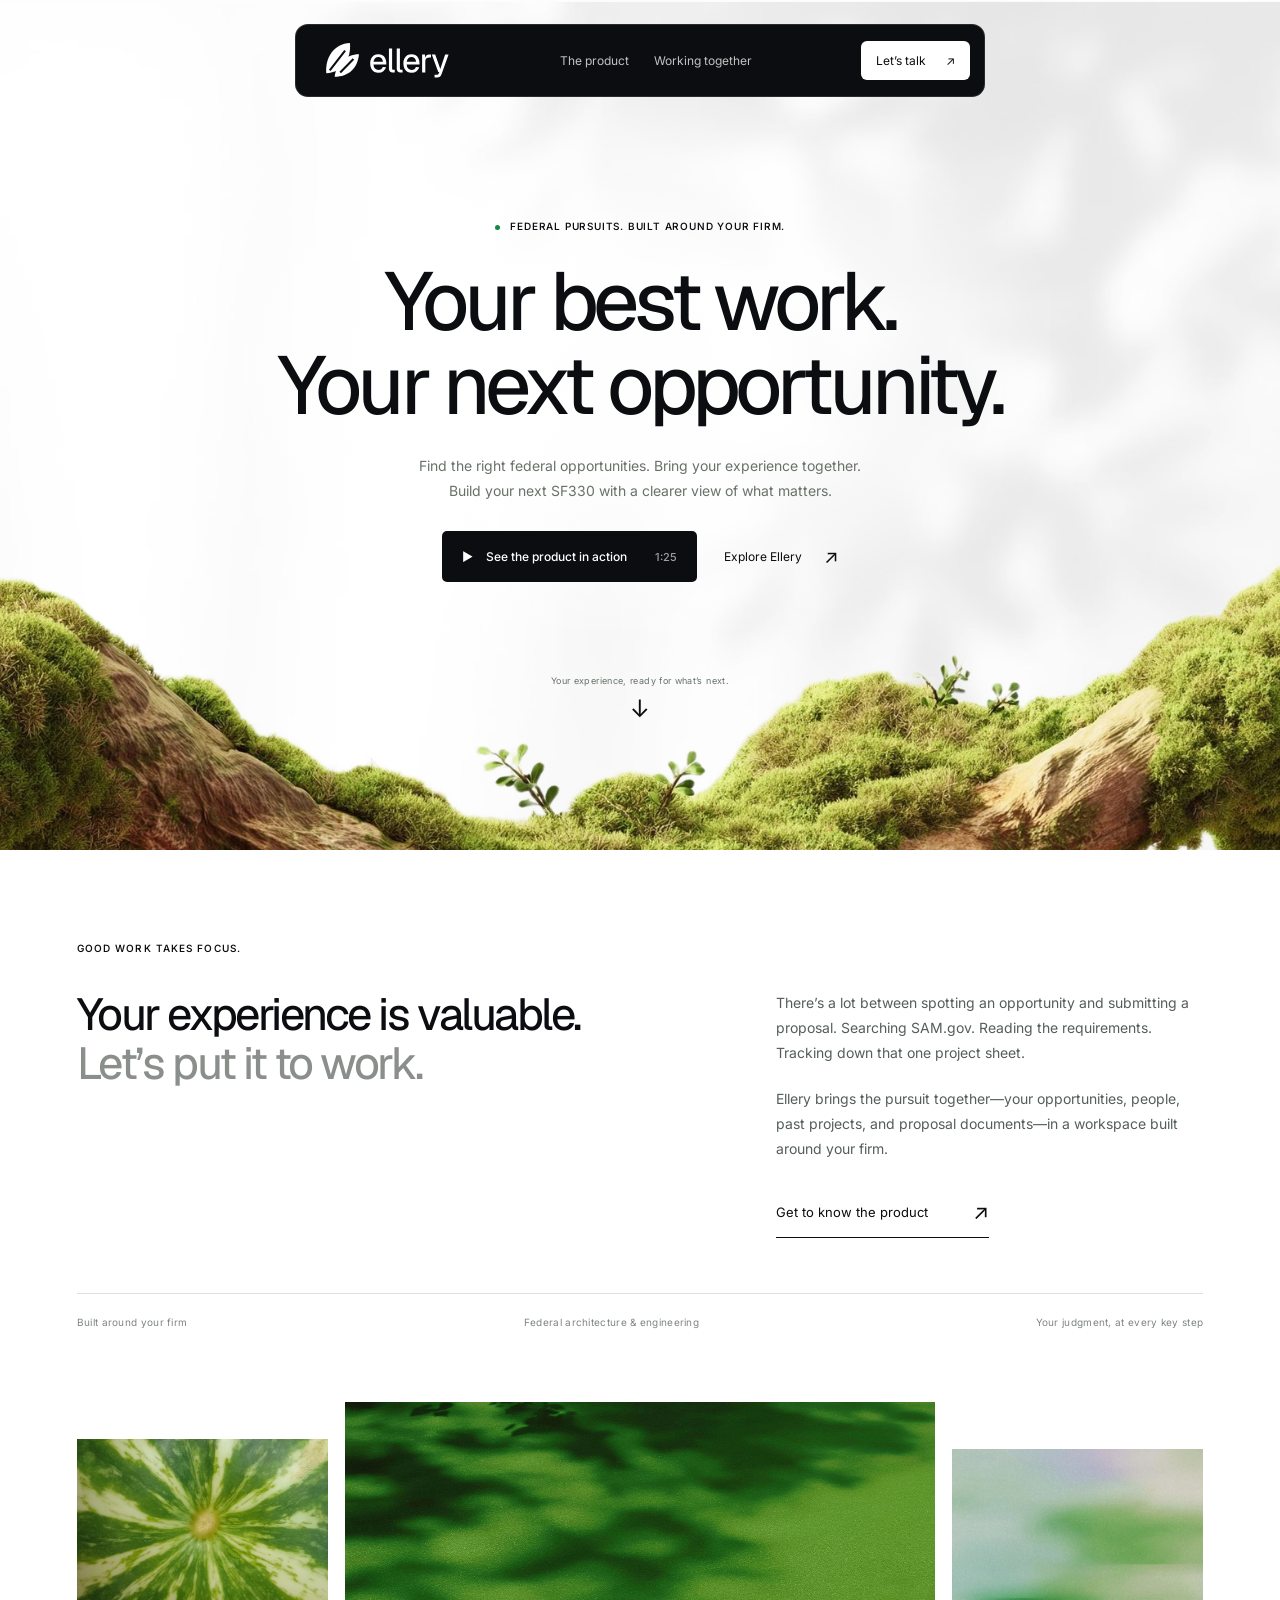
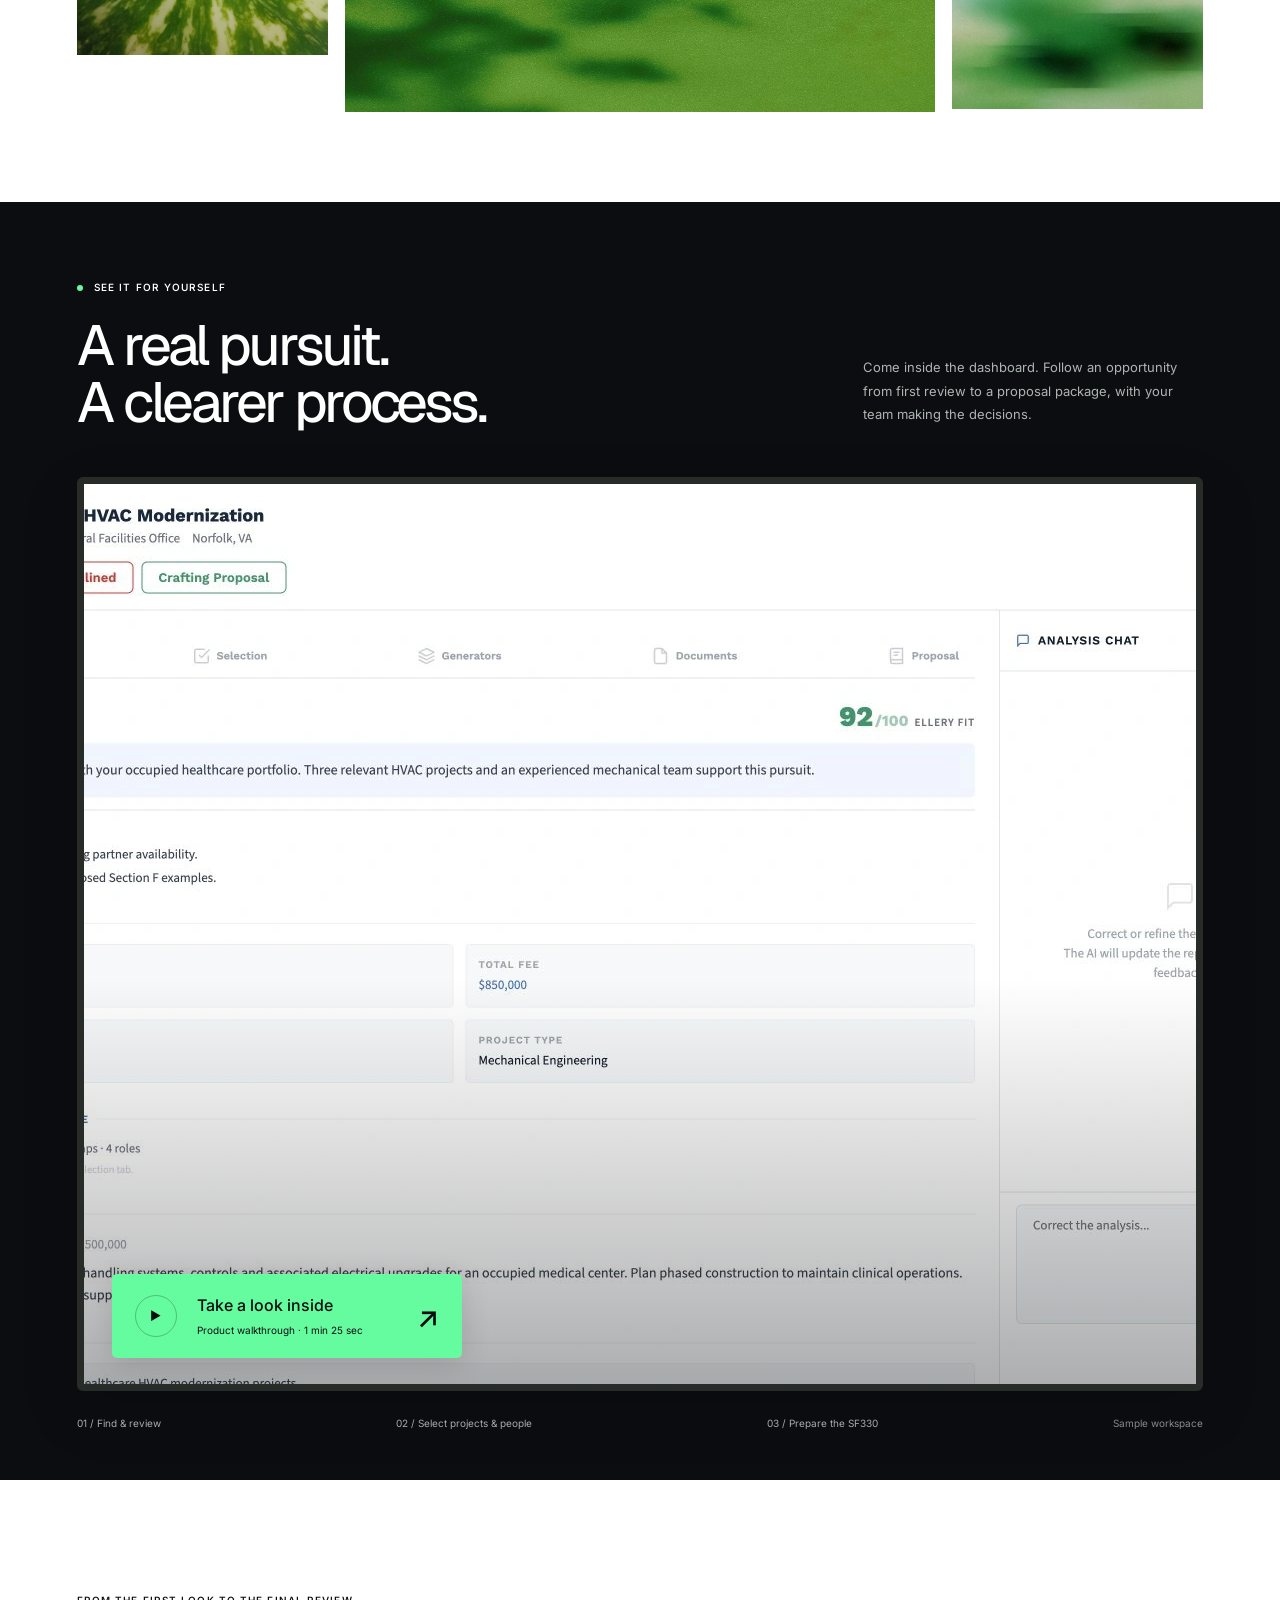
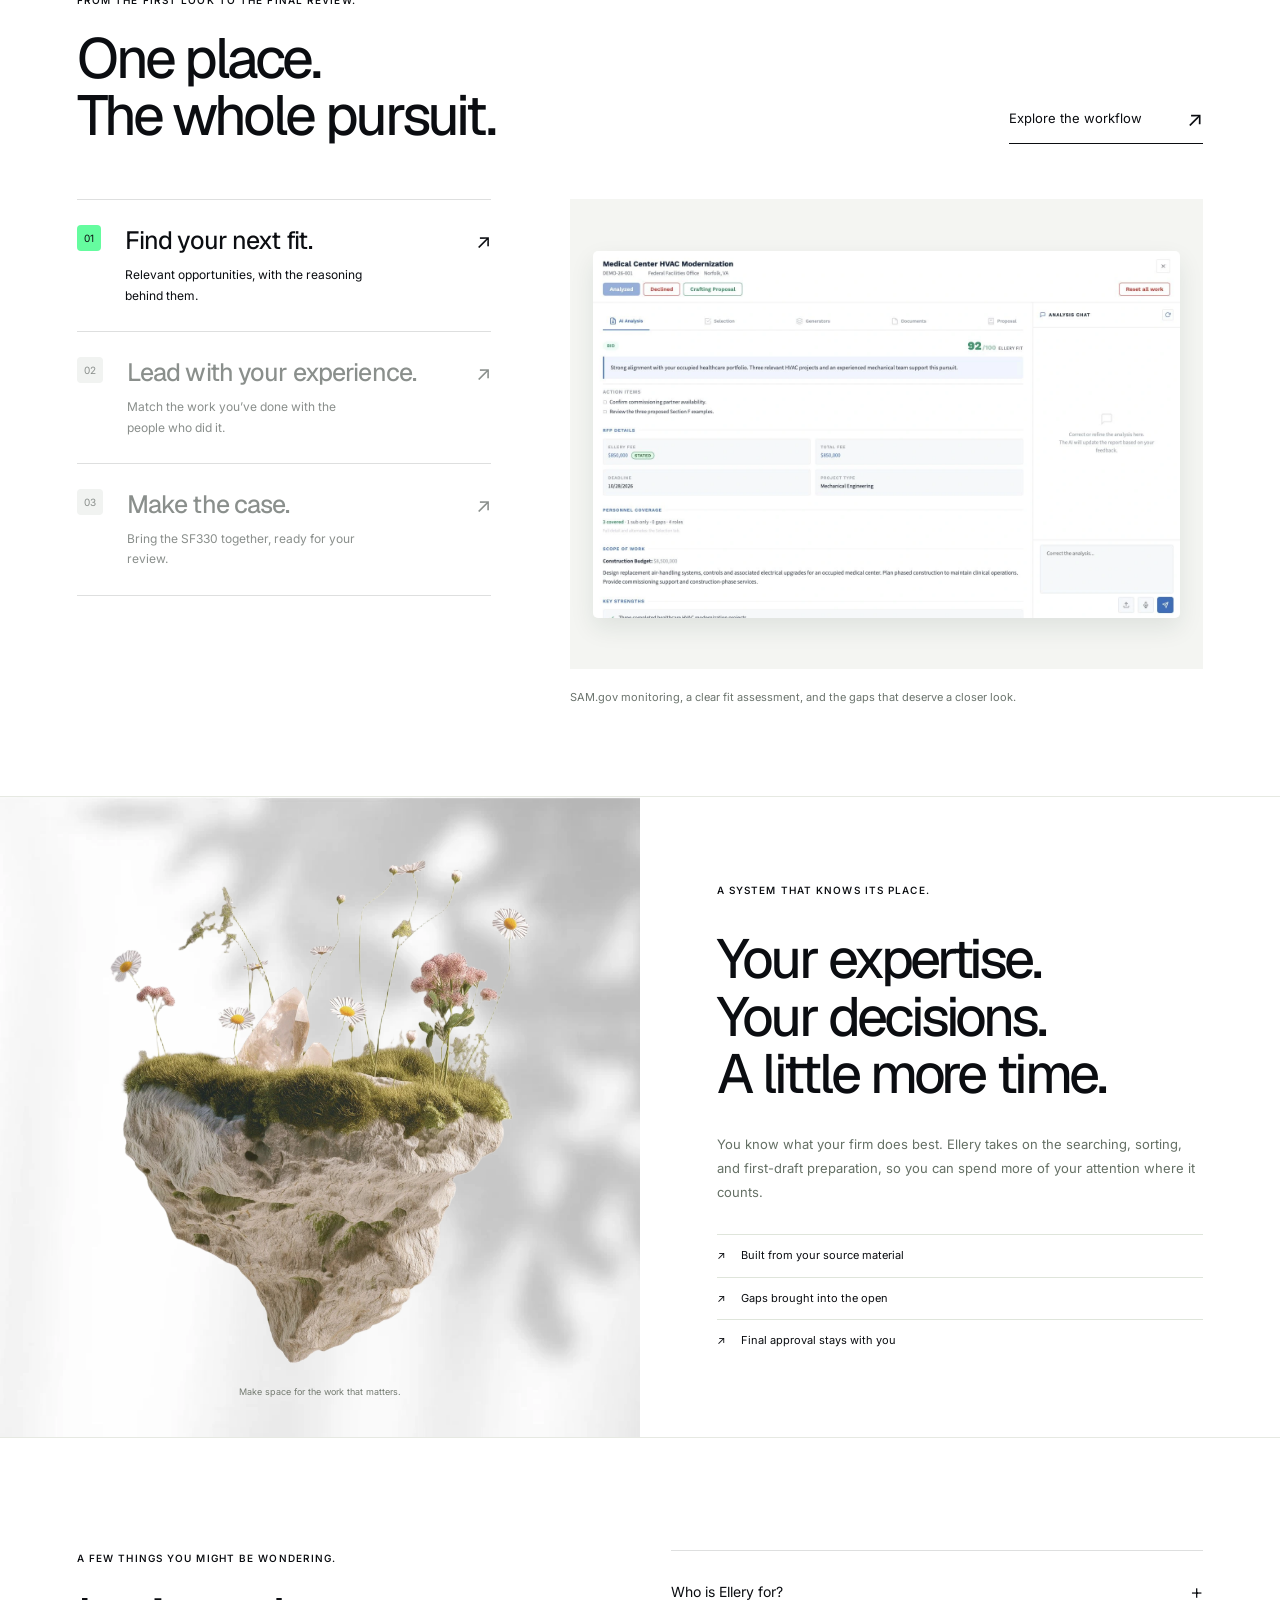
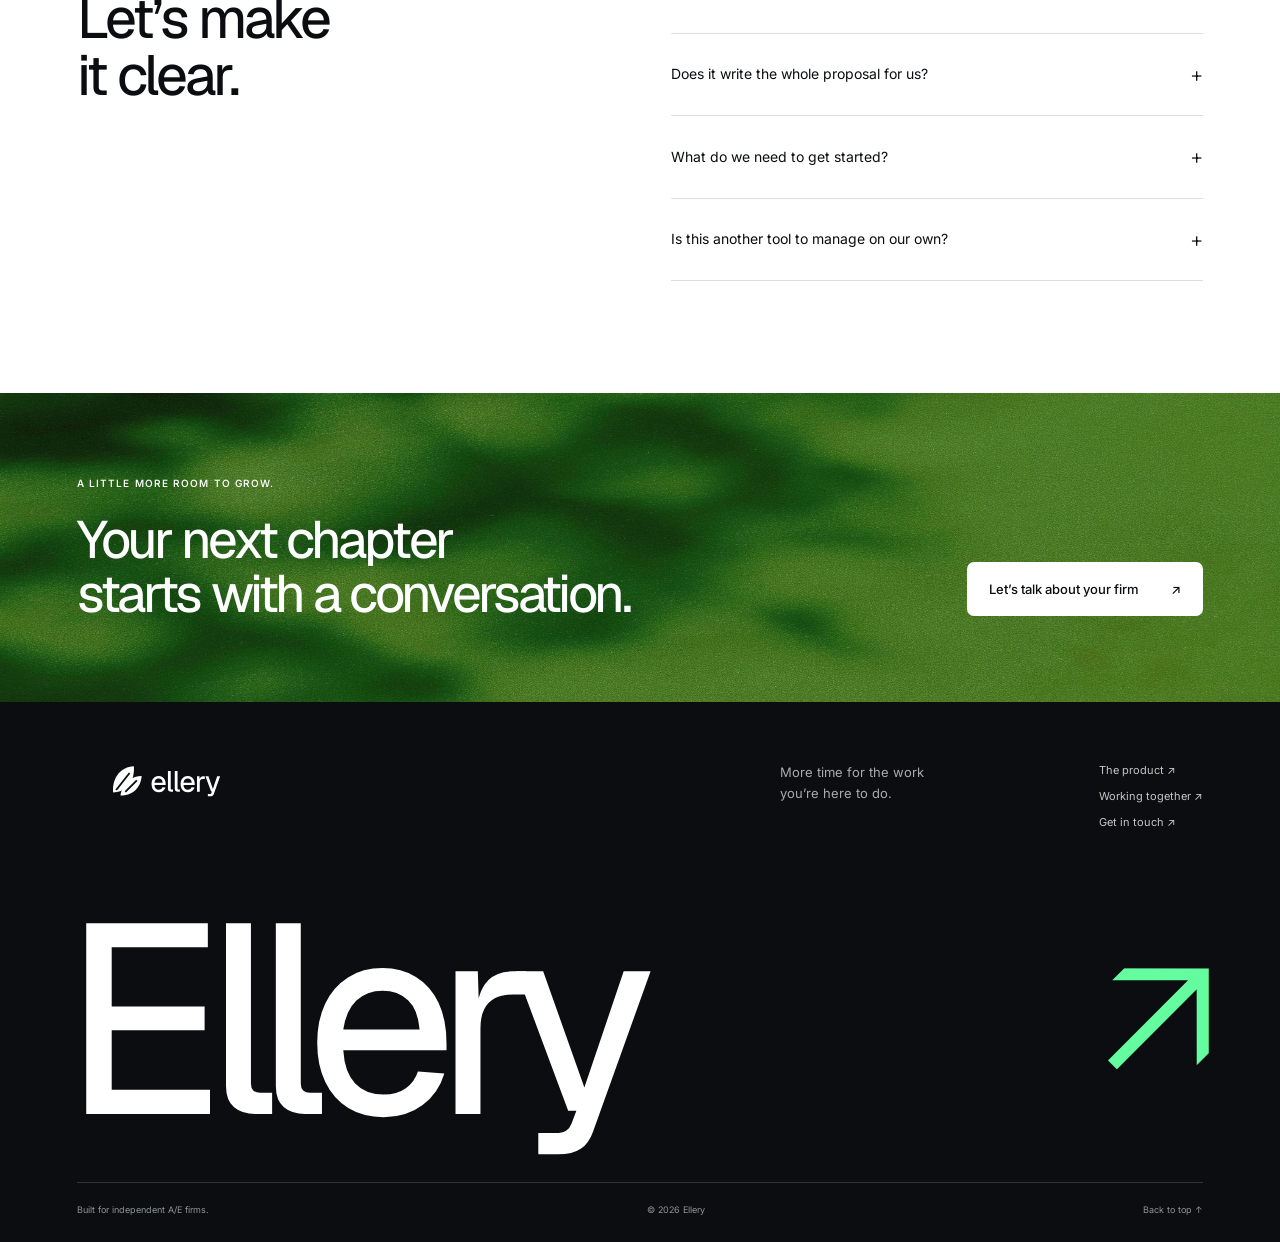
==== commit d9672dc8: "Use original botanical artwork from the supplied brand reference" ====
--- a/index.html
+++ b/index.html
@@ -16,7 +16,8 @@
     />
     <meta property="og:type" content="website" />
     <link rel="icon" href="assets/favicon.svg" type="image/svg+xml" />
-    <link rel="stylesheet" href="styles.css?v=3" />
+    <link rel="stylesheet" href="styles.css?v=4" />
+    <link rel="stylesheet" href="materials.css?v=4" />
     <link
       rel="preload"
       href="assets/fonts/geist.ttf"
@@ -57,40 +58,45 @@
       </nav>
     </header>
     <main id="main">
-      <section class="hero">
+      <section class="hero hero-botanical">
         <img
-          class="hero-photo"
-          src="assets/ellery-canopy.webp"
-          alt="Sunlight falling through green leaves"
+          class="hero-daylight"
+          src="assets/brand-daylight-shadows.webp"
+          alt=""
+          width="1502"
+          height="894"
           fetchpriority="high"
-          width="1672"
-          height="941"
         />
-        <div class="hero-shade"></div>
+        <img
+          class="hero-branch hero-branch-right"
+          src="assets/brand-moss-branch-right.webp"
+          alt=""
+          width="1800"
+          height="741"
+          fetchpriority="high"
+        />
         <div class="hero-content">
           <p class="eyebrow">
-            <span class="status-dot"></span> A clearer path from opportunity to
-            proposal.
+            <span class="status-dot"></span> Federal pursuits. Built around your
+            firm.
           </p>
-          <h1>Make room<br />for good work.</h1>
-          <div class="hero-bottom">
-            <div>
-              <p>
-                Federal pursuits, handled with care.<br />Ellery helps your A/E
-                firm find the right work<br class="desktop-only" />
-                and build a stronger SF330 around your experience.
-              </p>
-              <button class="button mint" data-trailer>
-                <span class="play-glyph" aria-hidden="true">▶</span> Watch the
-                product demo <span class="button-time">1:25</span>
-              </button>
-            </div>
-            <a class="hero-scroll" href="#intro">Meet Ellery <span>↓</span></a>
-          </div>
-        </div>
-        <div class="hero-caption">
-          Built for the people who design what’s next.
-        </div>
+          <h1>Your best work.<br />Your next opportunity.</h1>
+          <p class="hero-description">
+            Find the right federal opportunities. Bring your experience
+            together.<br class="desktop-only" />
+            Build your next SF330 with a clearer view of what matters.
+          </p>
+          <div class="hero-actions">
+            <button class="button black" data-trailer>
+              <span class="play-glyph" aria-hidden="true">▶</span> See the
+              product in action <span class="button-time">1:25</span></button
+            ><a class="hero-text-link" href="system.html"
+              >Explore Ellery <span aria-hidden="true">↗</span></a
+            >
+          </div>
+        </div>
+        <div class="hero-caption">Your experience, ready for what’s next.</div>
+        <a class="hero-scroll" href="#intro" aria-label="Explore the page">↓</a>
       </section>
       <section class="intro section" id="intro">
         <p class="eyebrow">Good work takes focus.</p>
@@ -122,6 +128,35 @@
           ><span>Your judgment, at every key step</span>
         </div>
       </section>
+      <div class="material-spread" aria-hidden="true">
+        <div class="material-shot shot-leaf">
+          <img
+            src="assets/brand-leaf-detail.webp"
+            alt=""
+            width="1400"
+            height="1859"
+            loading="lazy"
+          />
+        </div>
+        <div class="material-shot shot-shadows">
+          <img
+            src="assets/brand-green-shadows.webp"
+            alt=""
+            width="2100"
+            height="1400"
+            loading="lazy"
+          />
+        </div>
+        <div class="material-shot shot-blur">
+          <img
+            src="assets/brand-green-blur.webp"
+            alt=""
+            width="1400"
+            height="1859"
+            loading="lazy"
+          />
+        </div>
+      </div>
       <section class="film-section" id="film">
         <div class="section film-inner">
           <div class="section-head">
@@ -282,10 +317,10 @@
       <section class="human">
         <div class="human-photo">
           <img
-            src="assets/ellery-architecture.webp"
-            width="1536"
-            height="1024"
-            alt="Tree shadows across a concrete walkway surrounded by greenery"
+            src="assets/brand-floating-garden.webp"
+            width="1350"
+            height="1614"
+            alt="A floating garden of wildflowers and moss from the supplied brand artwork"
             loading="lazy"
           /><span>Make space for the work that matters.</span>
         </div>
--- a/materials.css
+++ b/materials.css
@@ -0,0 +1,529 @@
+/* Photographic and cutout assets extracted from the supplied brand PDF. */
+.hero-botanical {
+  height: 850px;
+  min-height: 0;
+  background: #fff;
+  color: var(--ink);
+  isolation: isolate;
+  overflow: hidden;
+}
+.hero-daylight {
+  position: absolute;
+  inset: 0;
+  width: 100%;
+  height: 100%;
+  object-fit: cover;
+  opacity: 0.34;
+  z-index: -2;
+  pointer-events: none;
+}
+.hero-botanical:after {
+  content: "";
+  position: absolute;
+  inset: 100px 18% 220px;
+  background: radial-gradient(
+    ellipse,
+    #ffffffee 25%,
+    #ffffff80 55%,
+    transparent 75%
+  );
+  z-index: -1;
+  pointer-events: none;
+}
+.hero-botanical .hero-content {
+  padding: 218px 4% 0;
+  text-align: center;
+  max-width: 1200px;
+  z-index: 3;
+  position: relative;
+}
+.hero-botanical h1 {
+  font-size: clamp(60px, 6.4vw, 92px);
+  font-weight: 450;
+  line-height: 1.025;
+  letter-spacing: -0.059em;
+  margin: 26px 0 25px;
+}
+.hero-botanical .eyebrow {
+  font-size: 10px;
+  letter-spacing: 0.08em;
+}
+.hero-botanical .status-dot {
+  background: #168746;
+  width: 5px;
+  height: 5px;
+}
+.hero-description {
+  font-size: 14px;
+  line-height: 1.8;
+  color: #697169;
+}
+.hero-actions {
+  display: flex;
+  align-items: center;
+  justify-content: center;
+  gap: 27px;
+  margin-top: 28px;
+}
+.hero-actions .button {
+  font-size: 12px;
+  border-radius: 5px;
+  min-height: 51px;
+  padding: 15px 20px;
+  gap: 13px;
+}
+.hero-text-link {
+  display: flex;
+  gap: 22px;
+  align-items: center;
+  font-size: 12px;
+}
+.hero-text-link span {
+  font-size: 19px;
+}
+.hero-branch {
+  position: absolute;
+  height: auto;
+  max-width: none;
+  z-index: 2;
+  pointer-events: none;
+}
+
+.hero-branch-right {
+  width: 115%;
+  left: -7.5%;
+  right: auto;
+  bottom: -300px;
+  transform: none;
+}
+.hero-botanical .hero-caption {
+  bottom: 162px;
+  right: auto;
+  left: 50%;
+  transform: translateX(-50%);
+  font-size: 9px;
+  letter-spacing: 0.04em;
+  color: #677268;
+  white-space: nowrap;
+  z-index: 4;
+}
+.hero-botanical .hero-scroll {
+  position: absolute;
+  right: auto;
+  left: 50%;
+  transform: translateX(-50%);
+  bottom: 122px;
+  font-size: 24px;
+  padding: 0;
+  color: #0b0d11;
+  z-index: 4;
+}
+.intro {
+  padding-top: 90px;
+  padding-bottom: 72px;
+}
+.intro h2 {
+  font-weight: 450;
+  font-size: clamp(36px, 3.5vw, 51px);
+}
+.purpose-line {
+  margin-top: 55px;
+}
+.material-spread {
+  max-width: 1600px;
+  margin: 0 auto;
+  padding: 0 6% 90px;
+  display: grid;
+  grid-template-columns: 1fr 2.35fr 1fr;
+  gap: 17px;
+  align-items: center;
+}
+.material-shot {
+  overflow: hidden;
+  height: 250px;
+}
+.material-shot img {
+  width: 100%;
+  height: 100%;
+  object-fit: cover;
+}
+.shot-leaf {
+  height: 216px;
+  transform: translateY(-10px);
+}
+.shot-shadows {
+  height: 310px;
+}
+.shot-blur {
+  height: 260px;
+  transform: translateY(22px);
+}
+.film-section {
+  background: #0b0d11;
+}
+.film-inner {
+  padding-top: 77px;
+}
+.demo-screen {
+  border-radius: 6px;
+  border-width: 7px;
+}
+.demo-play {
+  border-radius: 5px;
+}
+.workflow {
+  padding-bottom: 90px;
+}
+.feature-image {
+  border-radius: 0;
+  background: #f4f5f2;
+}
+.human {
+  background: #fff;
+  border-top: 1px solid #e6e9e2;
+  border-bottom: 1px solid #e6e9e2;
+}
+.human-photo {
+  background: #fff url("assets/brand-daylight-shadows.webp") center/cover;
+  min-height: 620px;
+}
+.human-photo img {
+  object-fit: contain;
+  padding: 60px 17% 72px;
+  object-position: center;
+}
+.human-photo > span {
+  background: transparent;
+  left: 0;
+  width: 100%;
+  text-align: center;
+  font-size: 9px;
+  bottom: 30px;
+  color: #747b71;
+}
+.human-copy {
+  padding: 85px 12% 75px;
+}
+.human-copy h2 {
+  font-weight: 450;
+}
+.human-principles span {
+  border-color: #dfe5db;
+}
+.closing {
+  position: relative;
+  isolation: isolate;
+  background: #244614 url("assets/brand-green-shadows.webp") center 58% / cover;
+  color: #fff;
+  padding-top: 82px;
+  padding-bottom: 82px;
+}
+.closing:before {
+  content: "";
+  position: absolute;
+  inset: 0;
+  background: #071e0a38;
+  z-index: -1;
+}
+.closing .black {
+  background: white;
+  color: var(--ink);
+}
+.closing h2 {
+  font-weight: 450;
+}
+.page-hero {
+  background:
+    linear-gradient(90deg, #fff 30%, #ffffff50),
+    url("assets/brand-daylight-shadows.webp") center/cover;
+}
+.system-image {
+  background: #6d8b41 url("assets/brand-green-shadows.webp") center/cover;
+  padding-top: 65px;
+  padding-bottom: 65px;
+}
+.service-split {
+  position: relative;
+  padding-top: 230px;
+}
+.service-material {
+  position: absolute;
+  top: 57px;
+  left: calc(50% - 250px);
+  width: 500px;
+  height: 173px;
+  object-fit: contain;
+}
+.service-split article:first-of-type {
+  background: #eff4e9;
+}
+.service-split article:nth-of-type(2) {
+  background: #0b0d11;
+}
+.contact-intro img {
+  border-radius: 0;
+  aspect-ratio: 1.5;
+  object-position: center 50%;
+}
+@media (min-width: 1700px) {
+  .hero-botanical {
+    height: 920px;
+  }
+  .hero-botanical .hero-content {
+    padding-top: 248px;
+  }
+  .hero-botanical h1 {
+    font-size: 104px;
+  }
+  .hero-branch-right {
+    width: 110%;
+    left: -5%;
+    bottom: -390px;
+  }
+}
+@media (max-width: 1000px) {
+  .hero-botanical {
+    height: 800px;
+  }
+  .hero-botanical .hero-content {
+    padding-top: 213px;
+  }
+  .hero-botanical h1 {
+    font-size: 70px;
+  }
+  .hero-branch-right {
+    width: 130%;
+    left: -15%;
+    bottom: -250px;
+  }
+  .hero-botanical .hero-caption {
+    bottom: 142px;
+  }
+  .material-spread {
+    padding: 0 5% 75px;
+    gap: 14px;
+  }
+  .material-shot {
+    height: 210px;
+  }
+  .shot-shadows {
+    height: 260px;
+  }
+  .shot-leaf {
+    height: 185px;
+  }
+  .human-photo {
+    min-height: 580px;
+  }
+  .human-photo img {
+    padding: 75px 12%;
+  }
+  .human-copy {
+    padding: 70px 9%;
+  }
+}
+@media (max-width: 700px) {
+  .hero-botanical {
+    height: 790px;
+  }
+  .hero-botanical .hero-content {
+    padding: 203px 5% 0;
+  }
+  .hero-botanical h1 {
+    font-size: 58px;
+  }
+  .hero-description {
+    font-size: 13px;
+    max-width: 430px;
+    margin: auto;
+  }
+  .hero-branch-right {
+    width: 160%;
+    left: -30%;
+    bottom: -250px;
+  }
+  .hero-botanical .hero-caption {
+    bottom: 110px;
+  }
+  .hero-botanical .hero-scroll {
+    display: block;
+  }
+  .material-spread {
+    gap: 12px;
+    padding-bottom: 65px;
+  }
+  .material-shot {
+    height: 170px;
+  }
+  .shot-shadows {
+    height: 210px;
+  }
+  .shot-leaf {
+    height: 145px;
+  }
+  .human-photo {
+    height: 460px;
+    min-height: 0;
+  }
+  .human-photo img {
+    padding: 25px 25% 55px;
+  }
+  .human-copy {
+    padding: 55px 7%;
+  }
+  .closing {
+    padding-top: 64px;
+    padding-bottom: 64px;
+  }
+  .service-split {
+    padding-top: 215px;
+  }
+  .service-material {
+    top: 65px;
+    width: 440px;
+    max-width: 85%;
+    left: 50%;
+    transform: translateX(-50%);
+    height: 150px;
+  }
+  .service-split article:nth-of-type(2) {
+    color: #fff;
+  }
+}
+@media (max-width: 580px) {
+  .hero-botanical {
+    height: 790px;
+  }
+  .hero-botanical .hero-content {
+    padding: 185px 6% 0;
+  }
+  .hero-botanical h1 {
+    font-size: clamp(43px, 10.8vw, 61px);
+    line-height: 1.04;
+    letter-spacing: -0.06em;
+    margin-top: 24px;
+    margin-bottom: 23px;
+  }
+  .hero-botanical .eyebrow {
+    font-size: 8px;
+    letter-spacing: 0.07em;
+  }
+  .hero-description {
+    font-size: 12px;
+    line-height: 1.8;
+    max-width: 315px;
+  }
+  .hero-description br {
+    display: none;
+  }
+  .hero-actions {
+    flex-direction: column;
+    gap: 19px;
+    margin-top: 25px;
+  }
+  .hero-actions .button {
+    font-size: 11px;
+    min-height: 48px;
+    padding: 14px 19px;
+  }
+  .hero-text-link {
+    font-size: 10px;
+    gap: 17px;
+  }
+  .hero-text-link span {
+    font-size: 15px;
+  }
+  .hero-branch-right {
+    width: 950px;
+    left: calc(50% - 475px);
+    bottom: -180px;
+    transform: none;
+  }
+  .hero-botanical .hero-caption {
+    font-size: 8px;
+    bottom: 85px;
+  }
+  .hero-botanical .hero-scroll {
+    font-size: 21px;
+    bottom: 43px;
+  }
+  .hero-daylight {
+    object-position: 70% center;
+    opacity: 0.25;
+  }
+  .intro {
+    padding-top: 60px;
+    padding-bottom: 45px;
+  }
+  .intro h2 {
+    font-size: 36px;
+  }
+  .material-spread {
+    grid-template-columns: 0.8fr 1.5fr 0.8fr;
+    padding: 0 0 50px;
+    gap: 8px;
+    overflow: hidden;
+  }
+  .material-shot {
+    height: 150px;
+  }
+  .shot-leaf {
+    height: 125px;
+  }
+  .shot-shadows {
+    height: 175px;
+  }
+  .shot-blur {
+    transform: translateY(12px);
+  }
+  .film-inner {
+    padding-top: 58px;
+  }
+  .human-photo {
+    height: 390px;
+  }
+  .human-photo img {
+    padding: 15px 20% 50px;
+  }
+  .human-copy {
+    padding: 45px 6% 55px;
+  }
+  .human-photo > span {
+    bottom: 20px;
+    font-size: 8px;
+  }
+  .closing {
+    padding-top: 58px;
+    padding-bottom: 58px;
+  }
+  .closing h2 {
+    font-size: 38px;
+  }
+  .system-image {
+    padding: 35px 5%;
+  }
+  .service-split {
+    padding-top: 195px;
+  }
+  .service-material {
+    top: 60px;
+    height: 135px;
+  }
+  .page-hero {
+    background-position: 60% center;
+  }
+  .contact-intro img {
+    display: block;
+    aspect-ratio: 1.8;
+    margin-top: 28px;
+  }
+  .purpose-line {
+    margin-top: 35px;
+  }
+}
+@media (prefers-reduced-motion: reduce) {
+  .hero-branch,
+  .material-shot {
+    transition: none;
+  }
+}
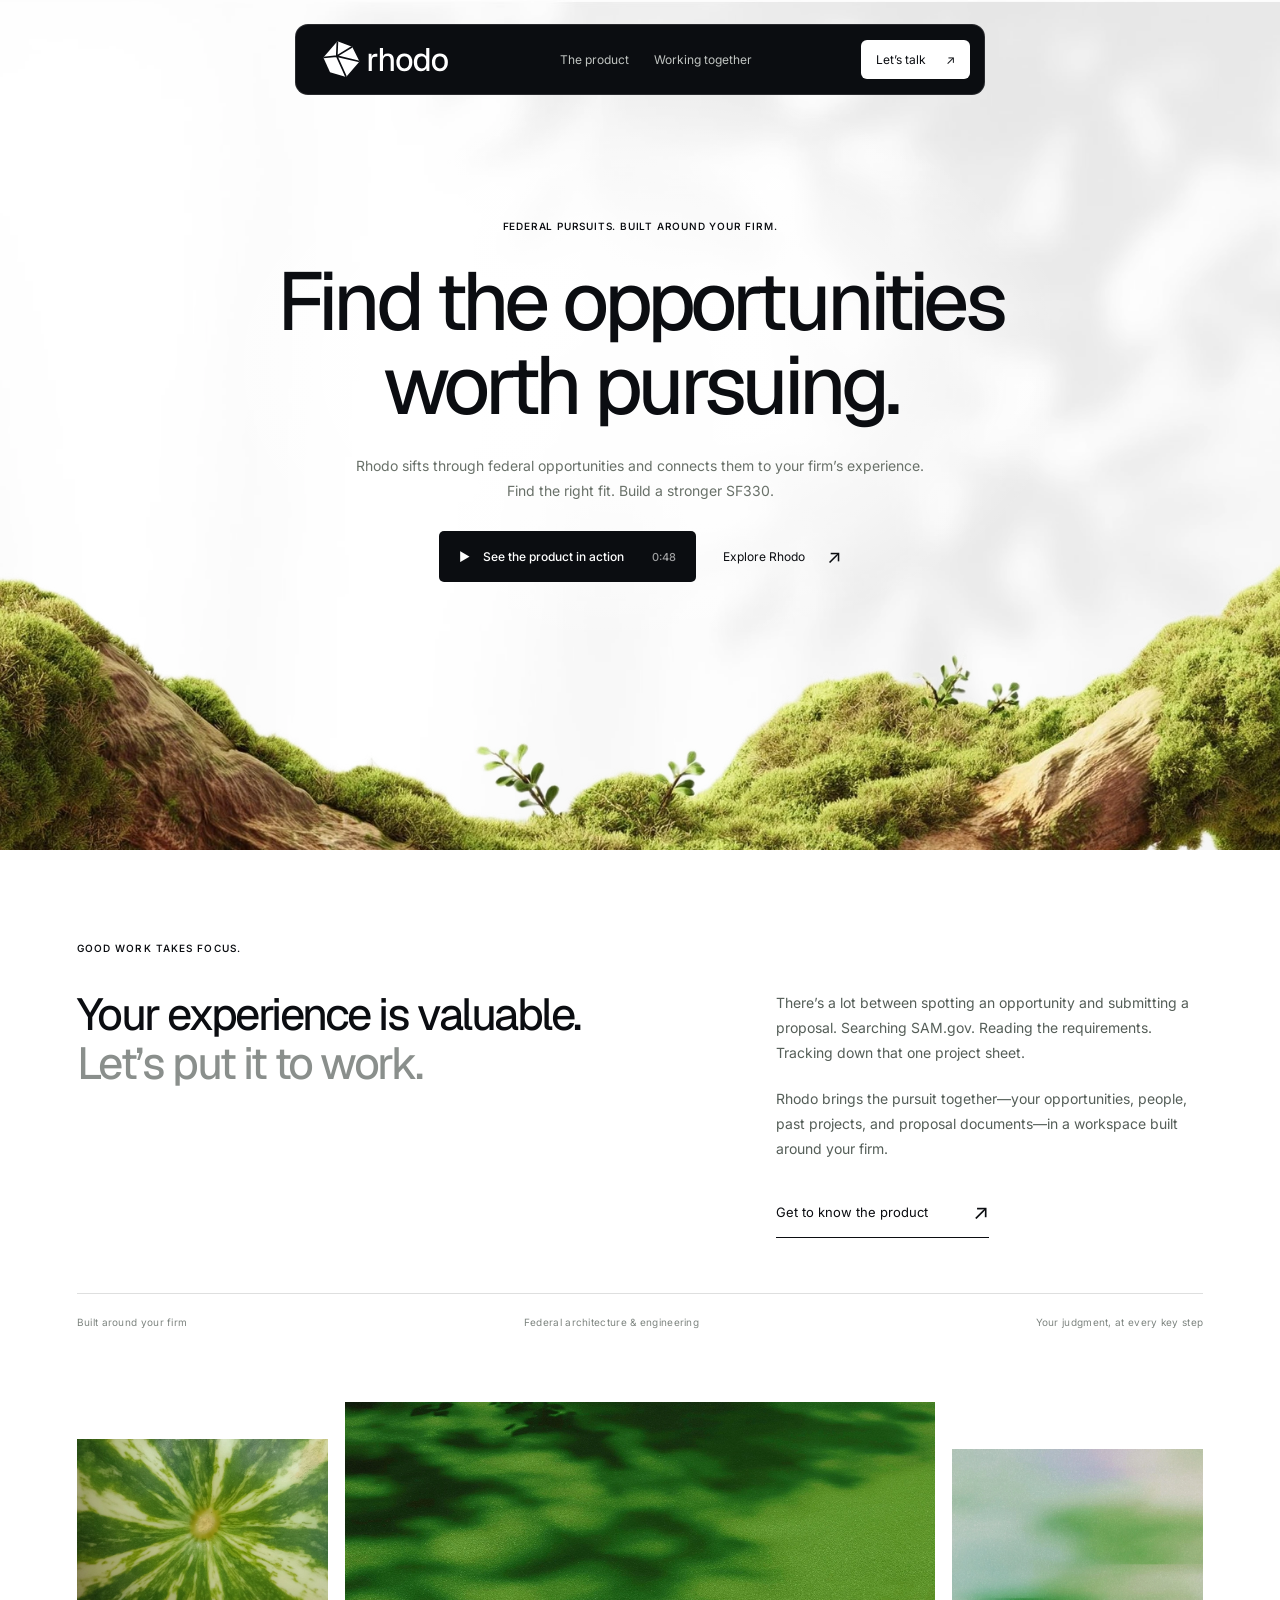
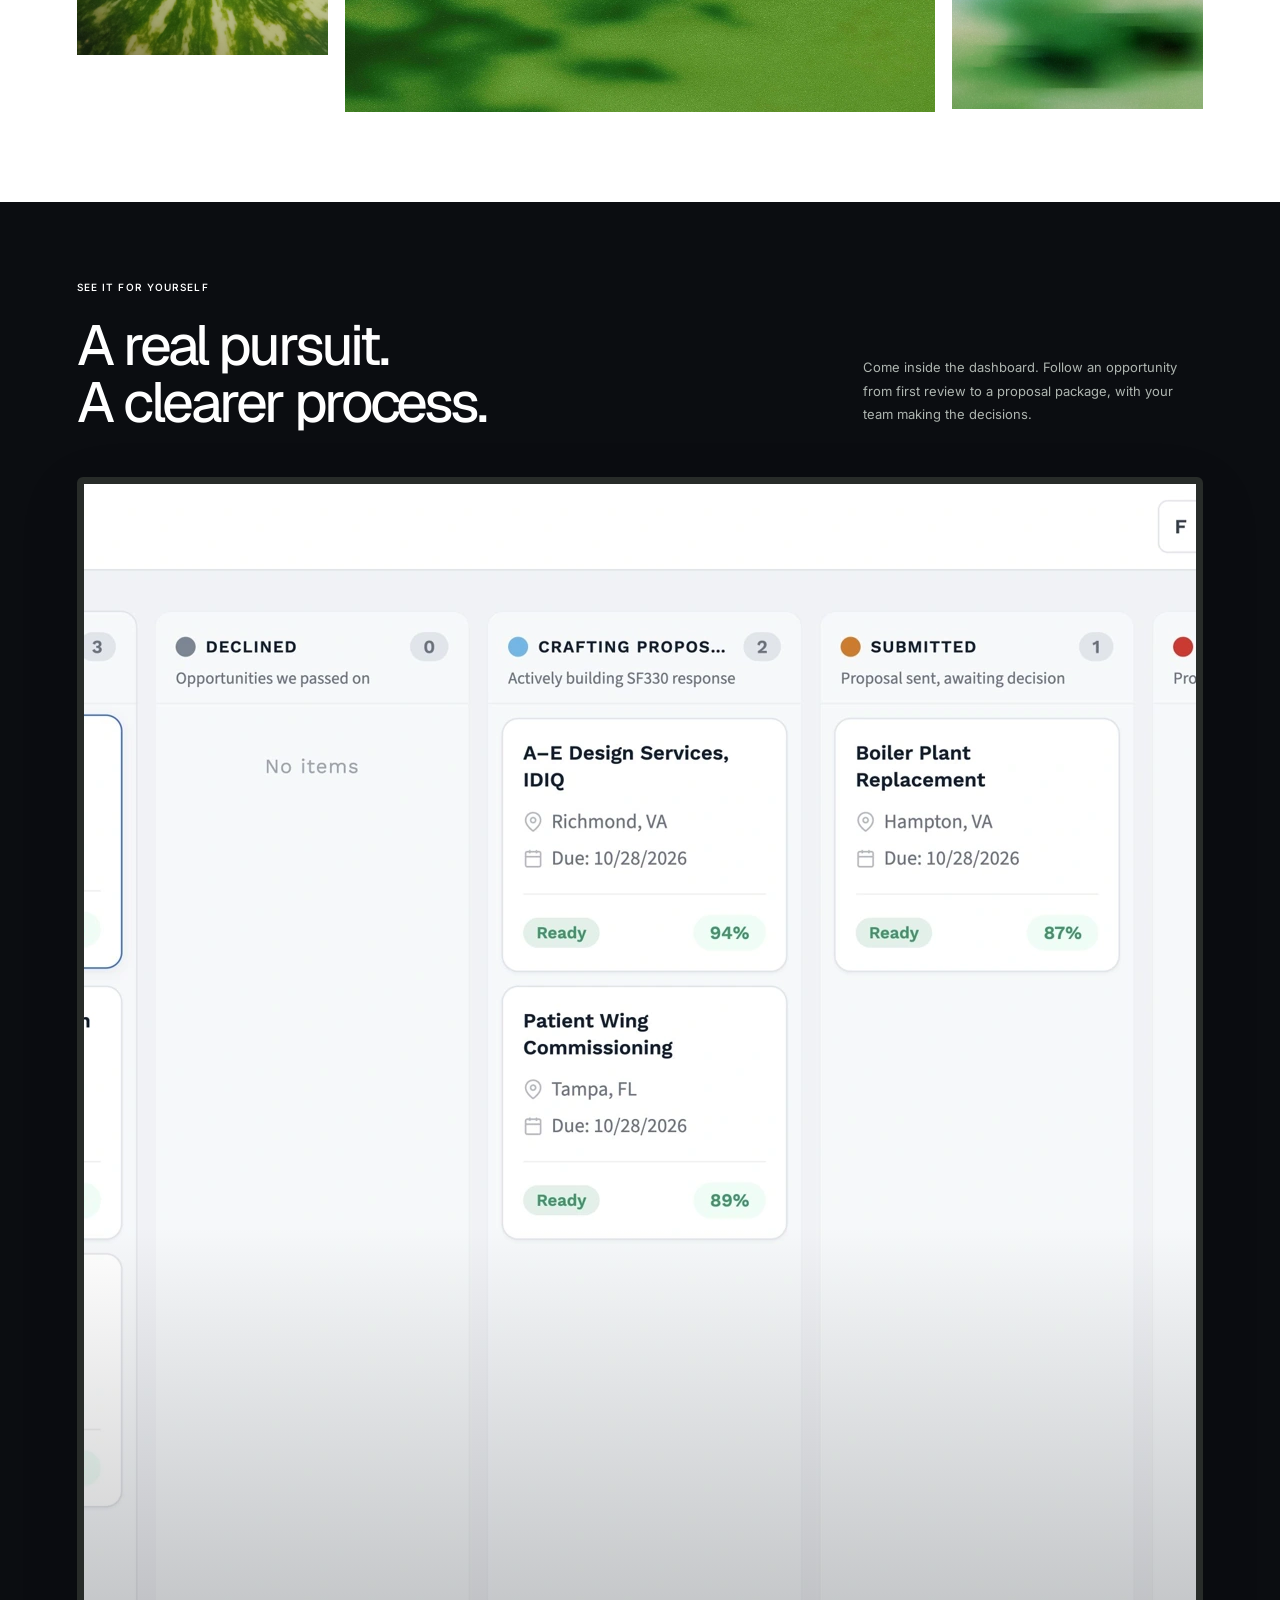
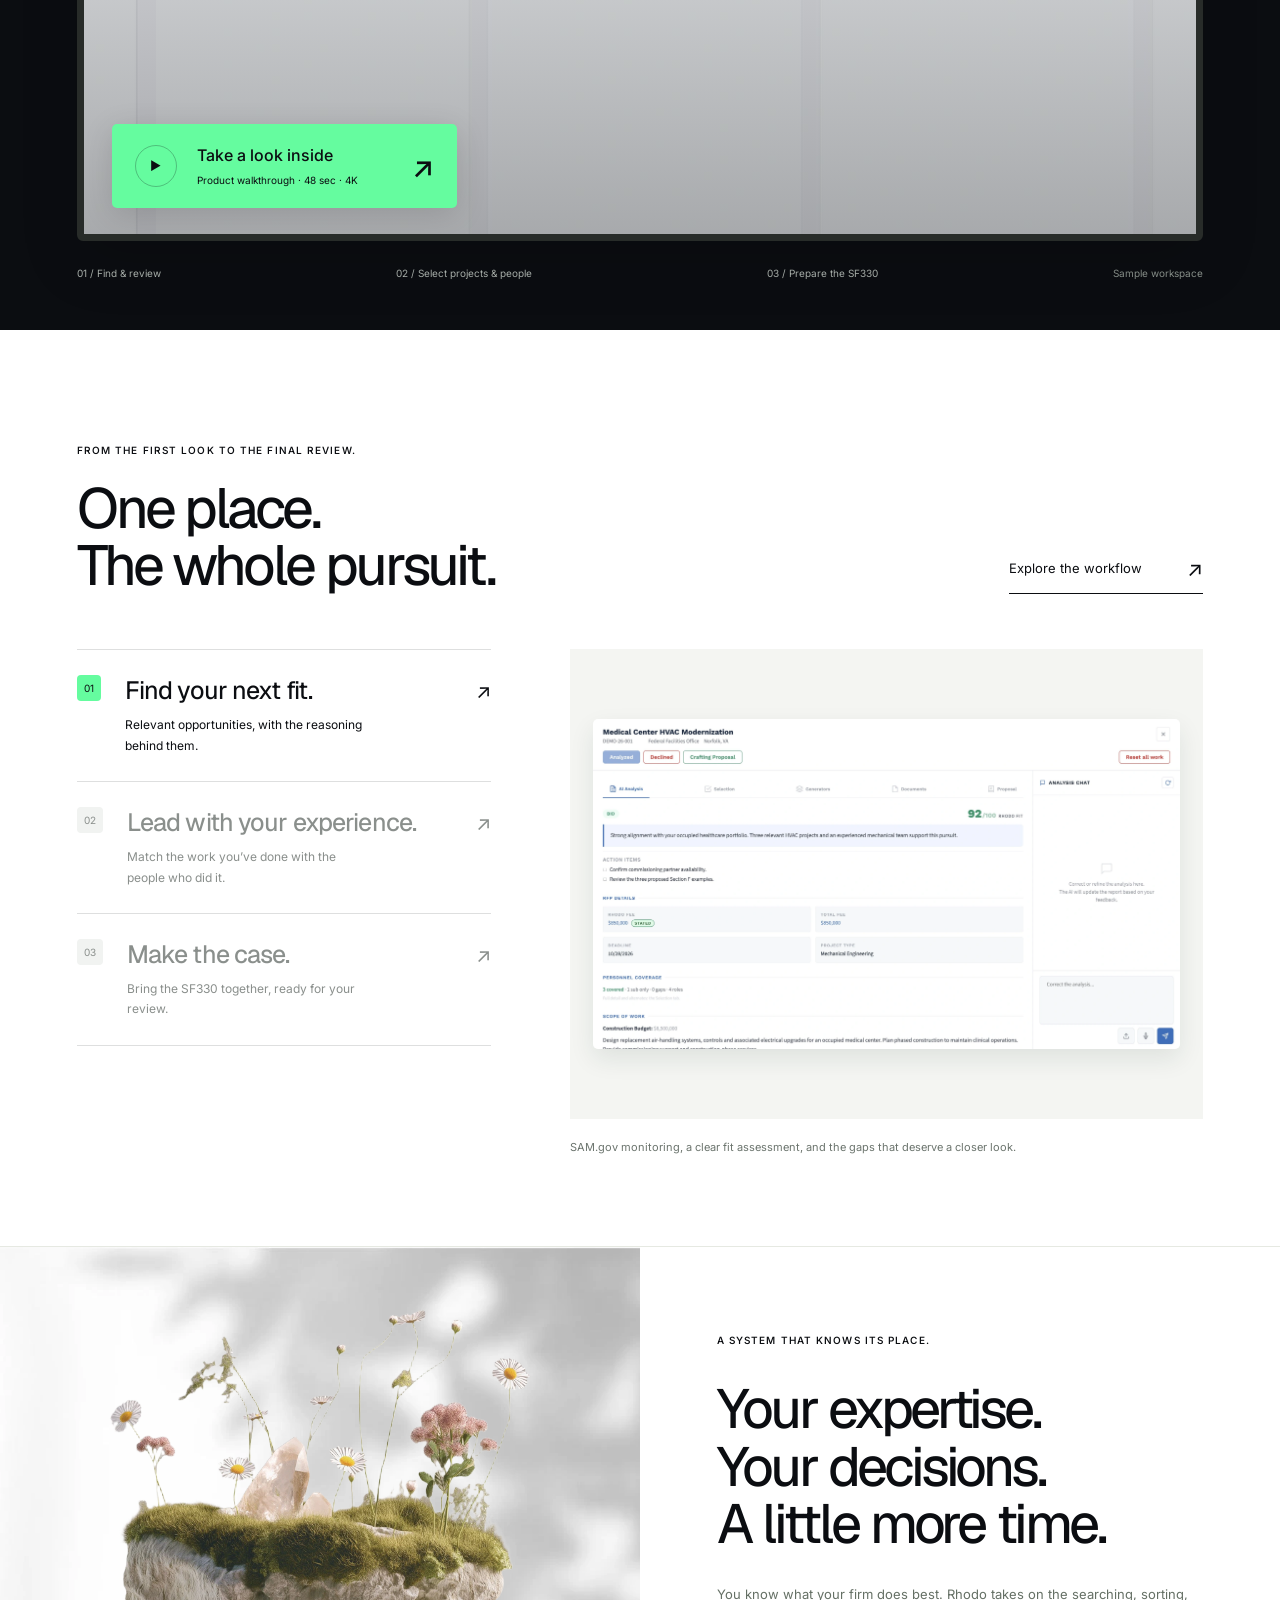
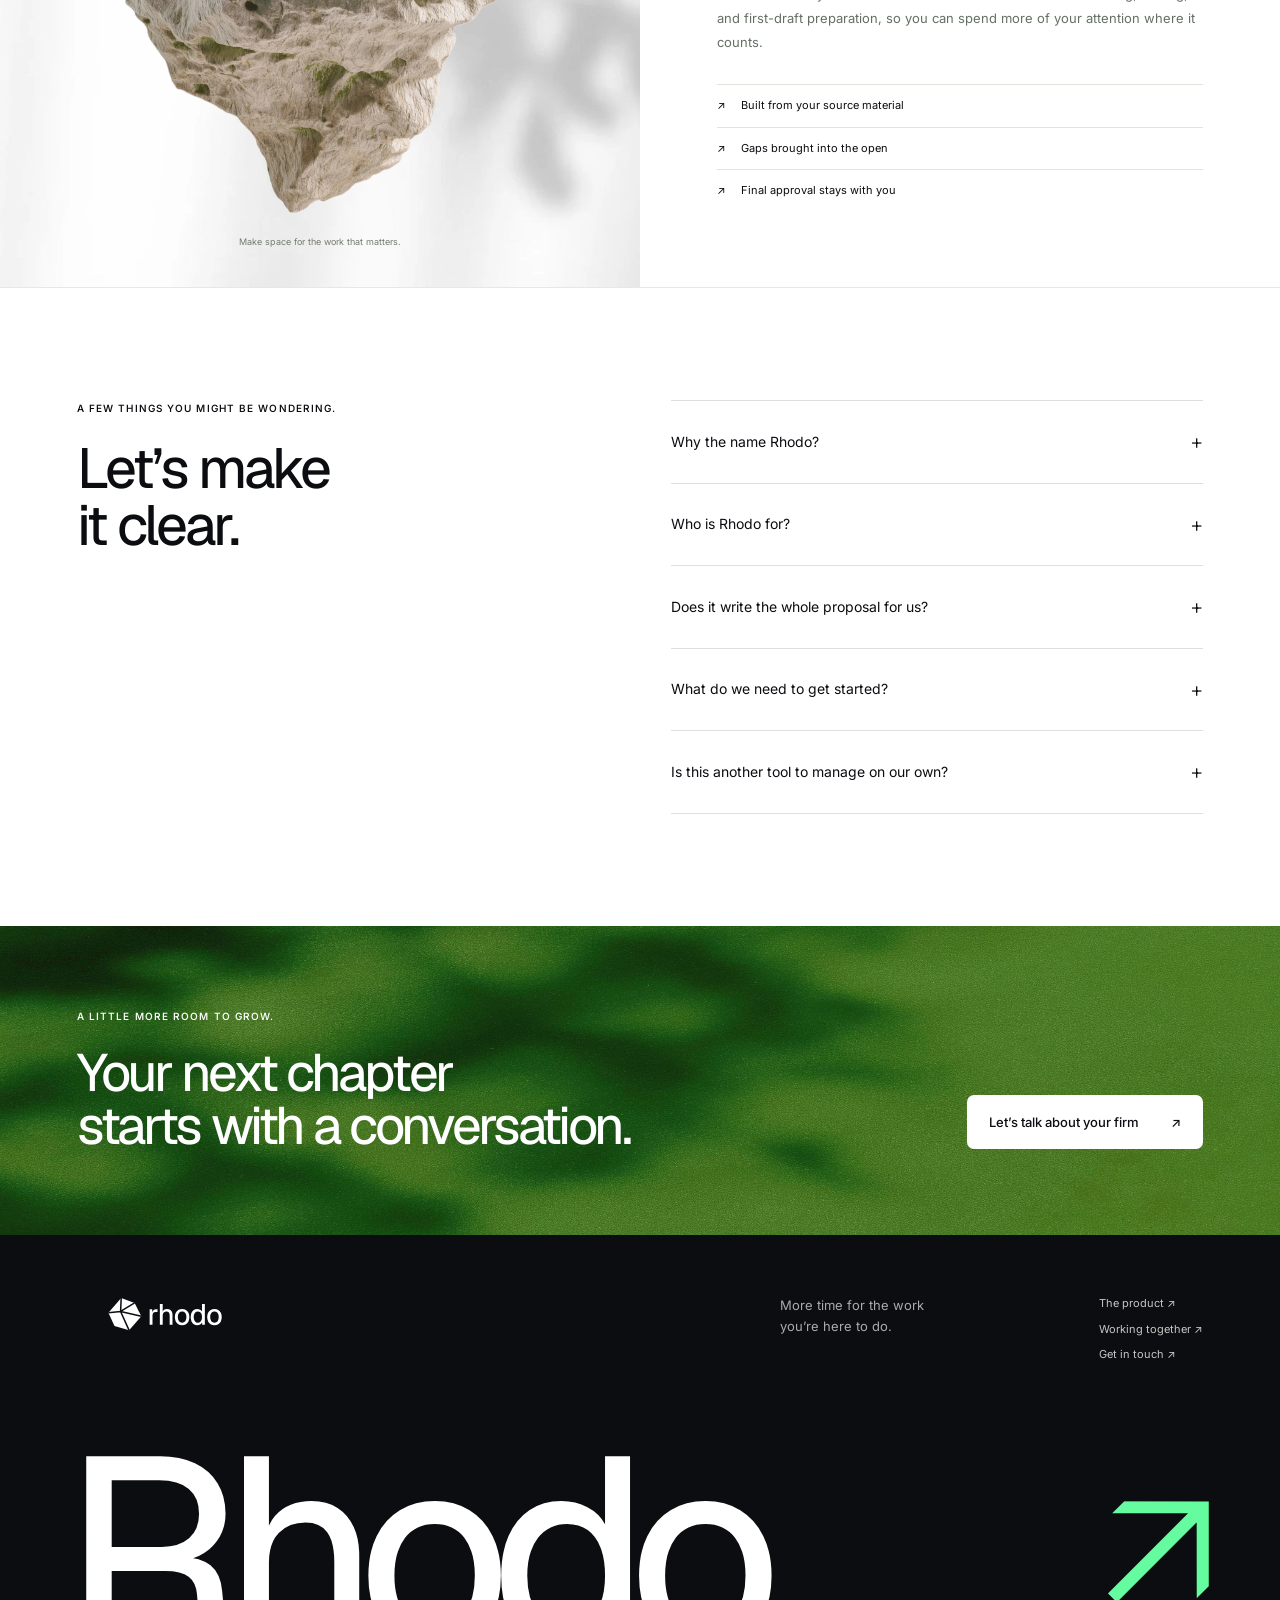
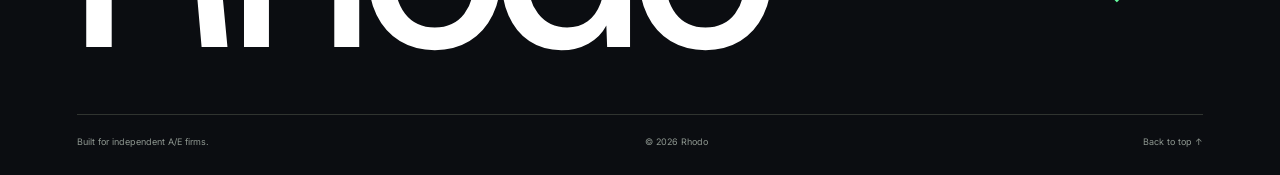
==== commit d28fce63: "Rename to Rhodo and refine the narrated 4K product demo" ====
--- a/index.html
+++ b/index.html
@@ -3,21 +3,24 @@
   <head>
     <meta charset="utf-8" />
     <meta name="viewport" content="width=device-width,initial-scale=1" />
-    <title>Make room for good work — Ellery</title>
+    <title>Find the opportunities worth pursuing — Rhodo</title>
     <meta
       name="description"
       content="Federal pursuit support for independent architecture and engineering firms. Find relevant work and build stronger SF330 proposals from your experience."
     />
     <meta name="theme-color" content="#0b0d11" />
-    <meta property="og:title" content="Make room for good work — Ellery" />
+    <meta
+      property="og:title"
+      content="Find the opportunities worth pursuing — Rhodo"
+    />
     <meta
       property="og:description"
       content="Federal pursuit support for independent architecture and engineering firms. Find relevant work and build stronger SF330 proposals from your experience."
     />
     <meta property="og:type" content="website" />
     <link rel="icon" href="assets/favicon.svg" type="image/svg+xml" />
-    <link rel="stylesheet" href="styles.css?v=4" />
-    <link rel="stylesheet" href="materials.css?v=4" />
+    <link rel="stylesheet" href="styles.css?v=8" />
+    <link rel="stylesheet" href="materials.css?v=8" />
     <link
       rel="preload"
       href="assets/fonts/geist.ttf"
@@ -25,17 +28,17 @@
       type="font/ttf"
       crossorigin
     />
-    <script src="app.js?v=3" defer></script>
+    <script src="app.js?v=8" defer></script>
   </head>
   <body>
     <a class="skip-link" href="#main">Skip to content</a>
     <header class="site-header">
-      <a class="brand" href="index.html" aria-label="Ellery home"
+      <a class="brand" href="index.html" aria-label="Rhodo home"
         ><img
-          src="assets/ellery-logo-light.svg"
+          src="assets/rhodo-logo-light.svg"
           width="148"
           height="33"
-          alt="Ellery"
+          alt="Rhodo"
       /></a>
       <nav class="desktop-nav" aria-label="Main navigation">
         <a href="system.html">The product</a
@@ -61,7 +64,7 @@
       <section class="hero hero-botanical">
         <img
           class="hero-daylight"
-          src="assets/brand-daylight-shadows.webp"
+          src="assets/brand-daylight-shadows.webp?v=8"
           alt=""
           width="1502"
           height="894"
@@ -69,34 +72,29 @@
         />
         <img
           class="hero-branch hero-branch-right"
-          src="assets/brand-moss-branch-right.webp"
+          src="assets/brand-moss-branch-right.webp?v=8"
           alt=""
           width="1800"
           height="741"
           fetchpriority="high"
         />
         <div class="hero-content">
-          <p class="eyebrow">
-            <span class="status-dot"></span> Federal pursuits. Built around your
-            firm.
-          </p>
-          <h1>Your best work.<br />Your next opportunity.</h1>
+          <p class="eyebrow">Federal pursuits. Built around your firm.</p>
+          <h1>Find the opportunities<br />worth pursuing.</h1>
           <p class="hero-description">
-            Find the right federal opportunities. Bring your experience
-            together.<br class="desktop-only" />
-            Build your next SF330 with a clearer view of what matters.
+            Rhodo sifts through federal opportunities and connects them to your
+            firm’s experience.<br class="desktop-only" />
+            Find the right fit. Build a stronger SF330.
           </p>
           <div class="hero-actions">
             <button class="button black" data-trailer>
               <span class="play-glyph" aria-hidden="true">▶</span> See the
-              product in action <span class="button-time">1:25</span></button
+              product in action <span class="button-time">0:48</span></button
             ><a class="hero-text-link" href="system.html"
-              >Explore Ellery <span aria-hidden="true">↗</span></a
-            >
-          </div>
-        </div>
-        <div class="hero-caption">Your experience, ready for what’s next.</div>
-        <a class="hero-scroll" href="#intro" aria-label="Explore the page">↓</a>
+              >Explore Rhodo <span aria-hidden="true">↗</span></a
+            >
+          </div>
+        </div>
       </section>
       <section class="intro section" id="intro">
         <p class="eyebrow">Good work takes focus.</p>
@@ -113,9 +111,9 @@
               down that one project sheet.
             </p>
             <p>
-              Ellery brings the pursuit together—your opportunities, people,
-              past projects, and proposal documents—in a workspace built around
-              your firm.
+              Rhodo brings the pursuit together—your opportunities, people, past
+              projects, and proposal documents—in a workspace built around your
+              firm.
             </p>
             <a class="text-link" href="system.html"
               >Get to know the product <span aria-hidden="true">↗</span></a
@@ -131,7 +129,7 @@
       <div class="material-spread" aria-hidden="true">
         <div class="material-shot shot-leaf">
           <img
-            src="assets/brand-leaf-detail.webp"
+            src="assets/brand-leaf-detail.webp?v=8"
             alt=""
             width="1400"
             height="1859"
@@ -140,7 +138,7 @@
         </div>
         <div class="material-shot shot-shadows">
           <img
-            src="assets/brand-green-shadows.webp"
+            src="assets/brand-green-shadows.webp?v=8"
             alt=""
             width="2100"
             height="1400"
@@ -149,7 +147,7 @@
         </div>
         <div class="material-shot shot-blur">
           <img
-            src="assets/brand-green-blur.webp"
+            src="assets/brand-green-blur.webp?v=8"
             alt=""
             width="1400"
             height="1859"
@@ -161,9 +159,7 @@
         <div class="section film-inner">
           <div class="section-head">
             <div>
-              <p class="eyebrow">
-                <span class="status-dot"></span> See it for yourself
-              </p>
+              <p class="eyebrow">See it for yourself</p>
               <h2>A real pursuit.<br />A clearer process.</h2>
             </div>
             <p>
@@ -174,18 +170,18 @@
           <button
             class="demo-screen"
             data-trailer
-            aria-label="Play the 85 second product walkthrough"
+            aria-label="Play the 48 second product walkthrough"
           >
             <img
-              src="assets/demo-poster.webp"
-              width="1440"
-              height="900"
-              alt="Ellery dashboard showing an opportunity’s fit assessment"
+              src="assets/demo-poster.webp?v=8"
+              width="2400"
+              height="1350"
+              alt="Rhodo dashboard showing the opportunity pipeline"
             /><span class="demo-play"
               ><span class="play-glyph" aria-hidden="true">▶</span
               ><span
                 >Take a look inside<small
-                  >Product walkthrough · 1 min 25 sec</small
+                  >Product walkthrough · 48 sec · 4K</small
                 ></span
               ><span class="demo-arrow">↗</span></span
             >
@@ -265,7 +261,7 @@
             >
               <div class="feature-image">
                 <img
-                  src="assets/demo-analysis.webp"
+                  src="assets/demo-analysis.webp?v=8"
                   alt="Real dashboard: bid recommendation, fit score and action items"
                   loading="lazy"
                 />
@@ -283,7 +279,7 @@
             >
               <div class="feature-image">
                 <img
-                  src="assets/demo-team.webp"
+                  src="assets/demo-team.webp?v=8"
                   alt="Real dashboard: selected personnel and their project experience"
                   loading="lazy"
                 />
@@ -301,7 +297,7 @@
             >
               <div class="feature-image">
                 <img
-                  src="assets/demo-proposal.webp"
+                  src="assets/demo-proposal.webp?v=8"
                   alt="Real dashboard: SF330 section status and compiled proposal"
                   loading="lazy"
                 />
@@ -317,7 +313,7 @@
       <section class="human">
         <div class="human-photo">
           <img
-            src="assets/brand-floating-garden.webp"
+            src="assets/brand-floating-garden.webp?v=8"
             width="1350"
             height="1614"
             alt="A floating garden of wildflowers and moss from the supplied brand artwork"
@@ -328,7 +324,7 @@
           <p class="eyebrow">A system that knows its place.</p>
           <h2>Your expertise.<br />Your decisions.<br />A little more time.</h2>
           <p>
-            You know what your firm does best. Ellery takes on the searching,
+            You know what your firm does best. Rhodo takes on the searching,
             sorting, and first-draft preparation, so you can spend more of your
             attention where it counts.
           </p>
@@ -346,7 +342,17 @@
         </div>
         <div class="faq-list">
           <details>
-            <summary>Who is Ellery for?<span>+</span></summary>
+            <summary>Why the name Rhodo?<span>+</span></summary>
+            <p>
+              Rhodo comes from rhodonite, Massachusetts’ state gemstone—a
+              connection to our roots and the idea of finding something valuable
+              among the noise. We bring that same focus to federal
+              opportunities: surfacing the ones worth pursuing.
+              <a href="brand-directions.html">The story behind Rhodo ↗</a>
+            </p>
+          </details>
+          <details>
+            <summary>Who is Rhodo for?<span>+</span></summary>
             <p>
               Small and independent architecture and engineering firms pursuing
               federal work, especially teams preparing SF330 qualifications. It
@@ -378,7 +384,7 @@
               Is this another tool to manage on our own?<span>+</span>
             </summary>
             <p>
-              Ellery is set up and supported as a managed service. Setup
+              Rhodo is set up and supported as a managed service. Setup
               establishes the firm’s knowledge base; the monthly service covers
               monitoring, support, and ongoing upkeep.
             </p>
@@ -397,10 +403,10 @@
     </main>
     <footer class="footer">
       <div class="footer-top">
-        <a href="index.html" aria-label="Ellery home"
+        <a href="index.html" aria-label="Rhodo home"
           ><img
-            src="assets/ellery-logo-light.svg"
-            alt="Ellery"
+            src="assets/rhodo-logo-light.svg"
+            alt="Rhodo"
             width="175"
             height="39"
         /></a>
@@ -411,9 +417,9 @@
           ><a href="contact.html">Get in touch ↗</a>
         </nav>
       </div>
-      <div class="footer-word" aria-hidden="true">Ellery<span>↗</span></div>
+      <div class="footer-word" aria-hidden="true">Rhodo<span>↗</span></div>
       <div class="footer-bottom">
-        <span>Built for independent A/E firms.</span><span>© 2026 Ellery</span
+        <span>Built for independent A/E firms.</span><span>© 2026 Rhodo</span
         ><a href="index.html#main">Back to top ↑</a>
       </div>
     </footer>
@@ -430,24 +436,24 @@
         controls
         playsinline
         preload="none"
-        poster="assets/demo-poster.webp"
+        poster="assets/demo-poster.webp?v=8"
       >
-        <source src="assets/ellery-demo.mp4" type="video/mp4" />
+        <source src="assets/rhodo-demo.mp4?v=9" type="video/mp4" />
         <track
           kind="captions"
-          src="assets/demo.vtt"
+          src="assets/demo.vtt?v=9"
           srclang="en"
           label="English"
         />
         Your browser does not support video.
-        <a href="assets/ellery-demo.mp4">Download the demo</a>.
+        <a href="assets/rhodo-demo.mp4?v=9">Download the demo</a>.
       </video>
       <div class="chapters" aria-label="Demo chapters">
         <button data-time="0">01 Pipeline</button
-        ><button data-time="10">02 Fit analysis</button
-        ><button data-time="23">03 Projects & team</button
-        ><button data-time="47">04 Proposal package</button
-        ><button data-time="67">05 Firm library</button>
+        ><button data-time="6.934">02 Fit analysis</button
+        ><button data-time="13.539">03 Projects & team</button
+        ><button data-time="24.844">04 Proposal package</button
+        ><button data-time="33.812">05 Firm library</button>
       </div>
       <p class="demo-note">
         Actual dashboard interface, rebranded with sample records. Narrated
--- a/styles.css
+++ b/styles.css
@@ -109,14 +109,6 @@
 }
 .muted {
   color: #8a8f8c;
-}
-.status-dot {
-  display: inline-block;
-  width: 6px;
-  height: 6px;
-  background: var(--mint);
-  border-radius: 50%;
-  margin-right: 7px;
 }
 .section {
   padding: 112px 6%;
@@ -298,24 +290,6 @@
   margin-bottom: 26px;
   color: #f0fff2;
 }
-.hero-scroll {
-  font-size: 12px;
-  display: flex;
-  gap: 40px;
-  align-items: center;
-  padding-bottom: 10px;
-}
-.hero-scroll span {
-  font-size: 26px;
-}
-.hero-caption {
-  position: absolute;
-  bottom: 25px;
-  right: 6%;
-  font-size: 9px;
-  letter-spacing: 0.04em;
-  color: #dcf5df;
-}
 .intro > .eyebrow {
   margin-bottom: 34px;
 }
@@ -836,11 +810,6 @@
   color: #656e66;
   margin-bottom: 40px;
 }
-.contact-intro img {
-  border-radius: 6px;
-  aspect-ratio: 1.7;
-  object-fit: cover;
-}
 .contact-form > .eyebrow {
   margin-bottom: 25px;
 }
@@ -1114,13 +1083,6 @@
   .hero-bottom p {
     font-size: 14px;
   }
-  .hero-scroll {
-    display: none;
-  }
-  .hero-caption {
-    left: 5%;
-    font-size: 9px;
-  }
   .intro-grid {
     grid-template-columns: 1fr;
     gap: 30px;
@@ -1293,9 +1255,6 @@
   }
   .contact-intro h1 {
     font-size: 67px;
-  }
-  .contact-intro img {
-    display: none;
   }
   .contact-intro > p:not(.eyebrow) {
     margin-bottom: 0;
@@ -1400,10 +1359,6 @@
   .hero .button > span:last-child {
     margin-left: 6px;
   }
-  .hero-caption {
-    bottom: 25px;
-    left: 6%;
-  }
   .section {
     padding: 65px 6%;
   }
--- a/materials.css
+++ b/materials.css
@@ -1,4 +1,4 @@
-/* Photographic and cutout assets extracted from the supplied brand PDF. */
+/* Original botanical assets retained from the supplied brand reference. */
 .hero-botanical {
   height: 850px;
   min-height: 0;
@@ -48,11 +48,6 @@
   font-size: 10px;
   letter-spacing: 0.08em;
 }
-.hero-botanical .status-dot {
-  background: #168746;
-  width: 5px;
-  height: 5px;
-}
 .hero-description {
   font-size: 14px;
   line-height: 1.8;
@@ -95,28 +90,6 @@
   right: auto;
   bottom: -300px;
   transform: none;
-}
-.hero-botanical .hero-caption {
-  bottom: 162px;
-  right: auto;
-  left: 50%;
-  transform: translateX(-50%);
-  font-size: 9px;
-  letter-spacing: 0.04em;
-  color: #677268;
-  white-space: nowrap;
-  z-index: 4;
-}
-.hero-botanical .hero-scroll {
-  position: absolute;
-  right: auto;
-  left: 50%;
-  transform: translateX(-50%);
-  bottom: 122px;
-  font-size: 24px;
-  padding: 0;
-  color: #0b0d11;
-  z-index: 4;
 }
 .intro {
   padding-top: 90px;
@@ -184,7 +157,7 @@
   border-bottom: 1px solid #e6e9e2;
 }
 .human-photo {
-  background: #fff url("assets/brand-daylight-shadows.webp") center/cover;
+  background: #fff url("assets/brand-daylight-shadows.webp?v=8") center/cover;
   min-height: 620px;
 }
 .human-photo img {
@@ -213,7 +186,8 @@
 .closing {
   position: relative;
   isolation: isolate;
-  background: #244614 url("assets/brand-green-shadows.webp") center 58% / cover;
+  background: #244614 url("assets/brand-green-shadows.webp?v=8") center 58% /
+    cover;
   color: #fff;
   padding-top: 82px;
   padding-bottom: 82px;
@@ -235,10 +209,10 @@
 .page-hero {
   background:
     linear-gradient(90deg, #fff 30%, #ffffff50),
-    url("assets/brand-daylight-shadows.webp") center/cover;
+    url("assets/brand-daylight-shadows.webp?v=8") center/cover;
 }
 .system-image {
-  background: #6d8b41 url("assets/brand-green-shadows.webp") center/cover;
+  background: #6d8b41 url("assets/brand-green-shadows.webp?v=8") center/cover;
   padding-top: 65px;
   padding-bottom: 65px;
 }
@@ -260,11 +234,6 @@
 .service-split article:nth-of-type(2) {
   background: #0b0d11;
 }
-.contact-intro img {
-  border-radius: 0;
-  aspect-ratio: 1.5;
-  object-position: center 50%;
-}
 @media (min-width: 1700px) {
   .hero-botanical {
     height: 920px;
@@ -296,9 +265,6 @@
     left: -15%;
     bottom: -250px;
   }
-  .hero-botanical .hero-caption {
-    bottom: 142px;
-  }
   .material-spread {
     padding: 0 5% 75px;
     gap: 14px;
@@ -341,12 +307,6 @@
     width: 160%;
     left: -30%;
     bottom: -250px;
-  }
-  .hero-botanical .hero-caption {
-    bottom: 110px;
-  }
-  .hero-botanical .hero-scroll {
-    display: block;
   }
   .material-spread {
     gap: 12px;
@@ -439,14 +399,6 @@
     bottom: -180px;
     transform: none;
   }
-  .hero-botanical .hero-caption {
-    font-size: 8px;
-    bottom: 85px;
-  }
-  .hero-botanical .hero-scroll {
-    font-size: 21px;
-    bottom: 43px;
-  }
   .hero-daylight {
     object-position: 70% center;
     opacity: 0.25;
@@ -512,11 +464,6 @@
   .page-hero {
     background-position: 60% center;
   }
-  .contact-intro img {
-    display: block;
-    aspect-ratio: 1.8;
-    margin-top: 28px;
-  }
   .purpose-line {
     margin-top: 35px;
   }
@@ -527,3 +474,59 @@
     transition: none;
   }
 }
+
+.brand-story {
+  display: grid;
+  grid-template-columns: 1fr 2fr;
+  gap: 10%;
+  align-items: start;
+}
+.brand-story > img {
+  width: 150px;
+  height: 150px;
+}
+.brand-story h2 {
+  font-size: 48px;
+  font-weight: 450;
+  letter-spacing: -0.045em;
+  margin: 20px 0;
+}
+.brand-story p:not(.eyebrow) {
+  font-size: 16px;
+  line-height: 1.85;
+  max-width: 650px;
+  color: #626b63;
+}
+.brand-story a {
+  color: inherit;
+  text-decoration: underline;
+  text-underline-offset: 4px;
+}
+.brand-landscape {
+  height: 380px;
+  overflow: hidden;
+}
+.brand-landscape img {
+  width: 100%;
+  height: 100%;
+  object-fit: cover;
+}
+@media (max-width: 700px) {
+  .brand-story {
+    grid-template-columns: 1fr;
+    gap: 25px;
+  }
+  .brand-story > img {
+    width: 90px;
+    height: 90px;
+  }
+  .brand-story h2 {
+    font-size: 38px;
+  }
+  .brand-story p:not(.eyebrow) {
+    font-size: 14px;
+  }
+  .brand-landscape {
+    height: 220px;
+  }
+}
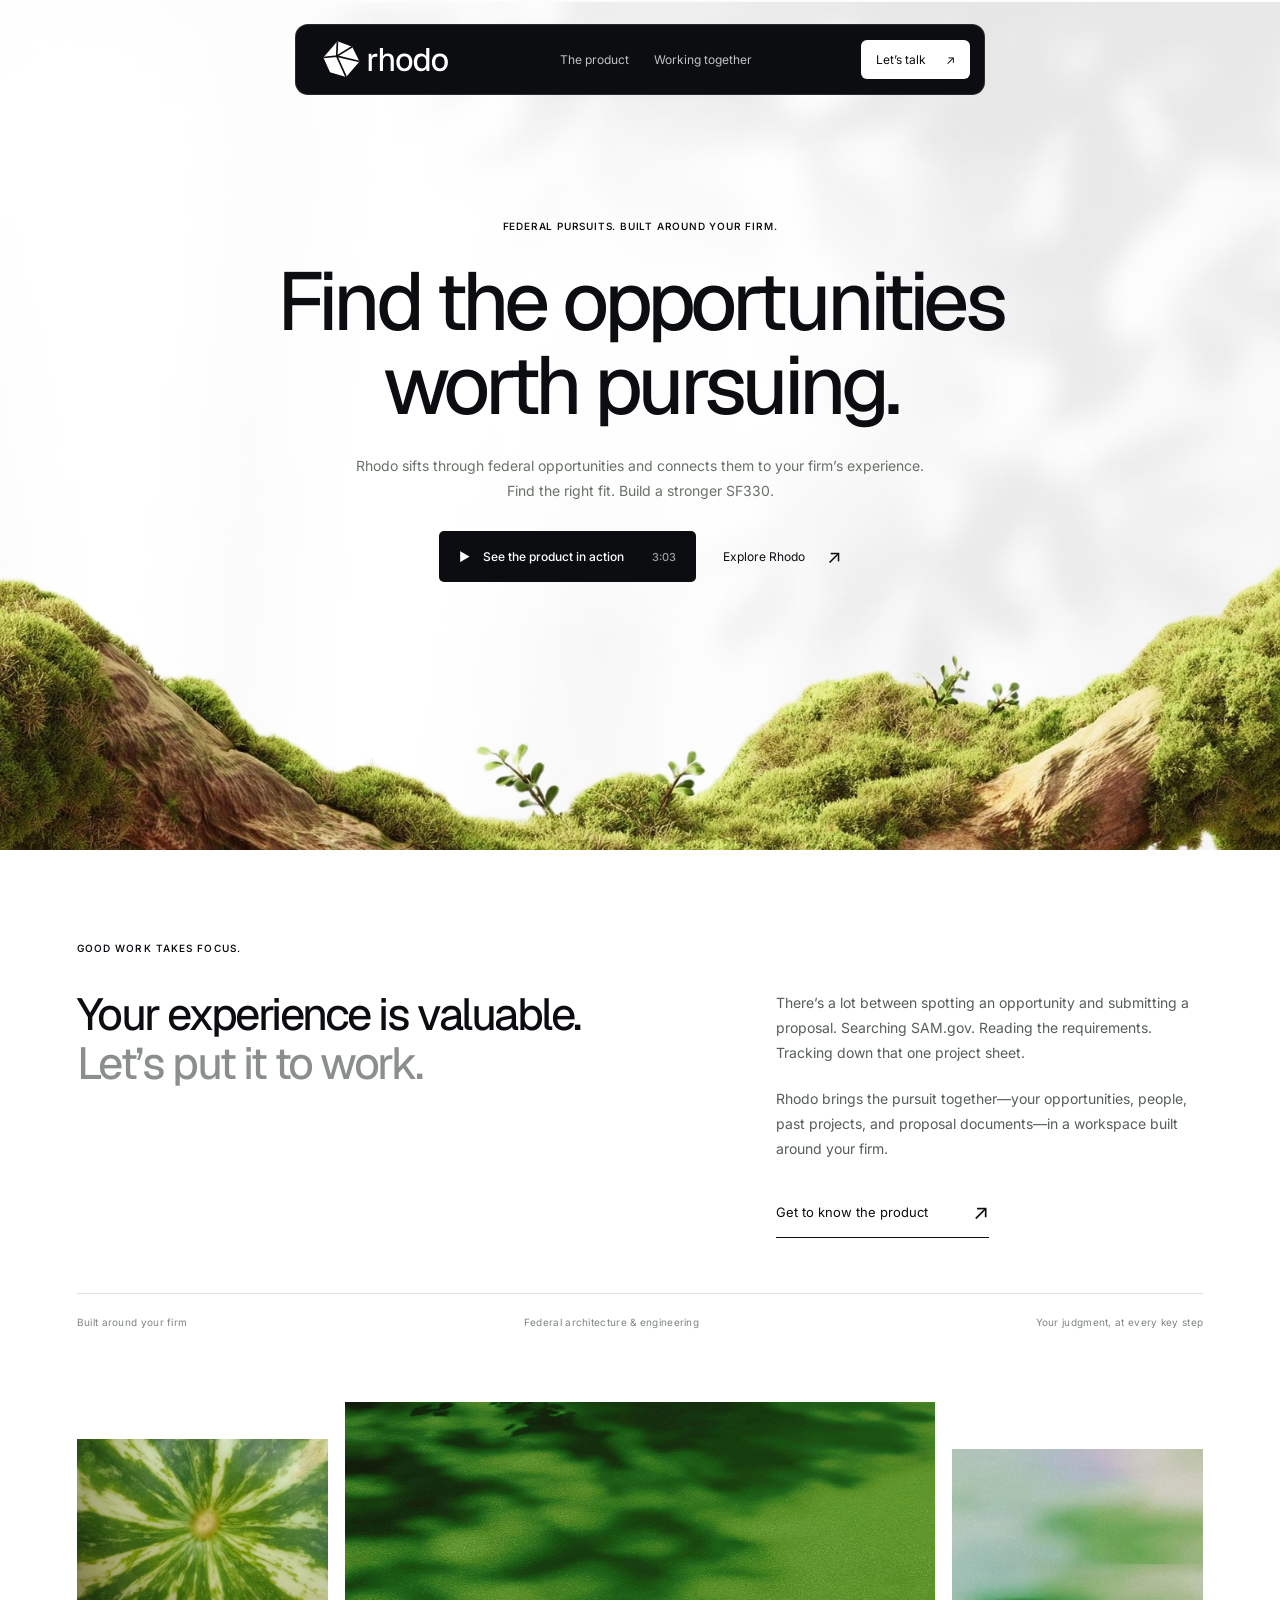
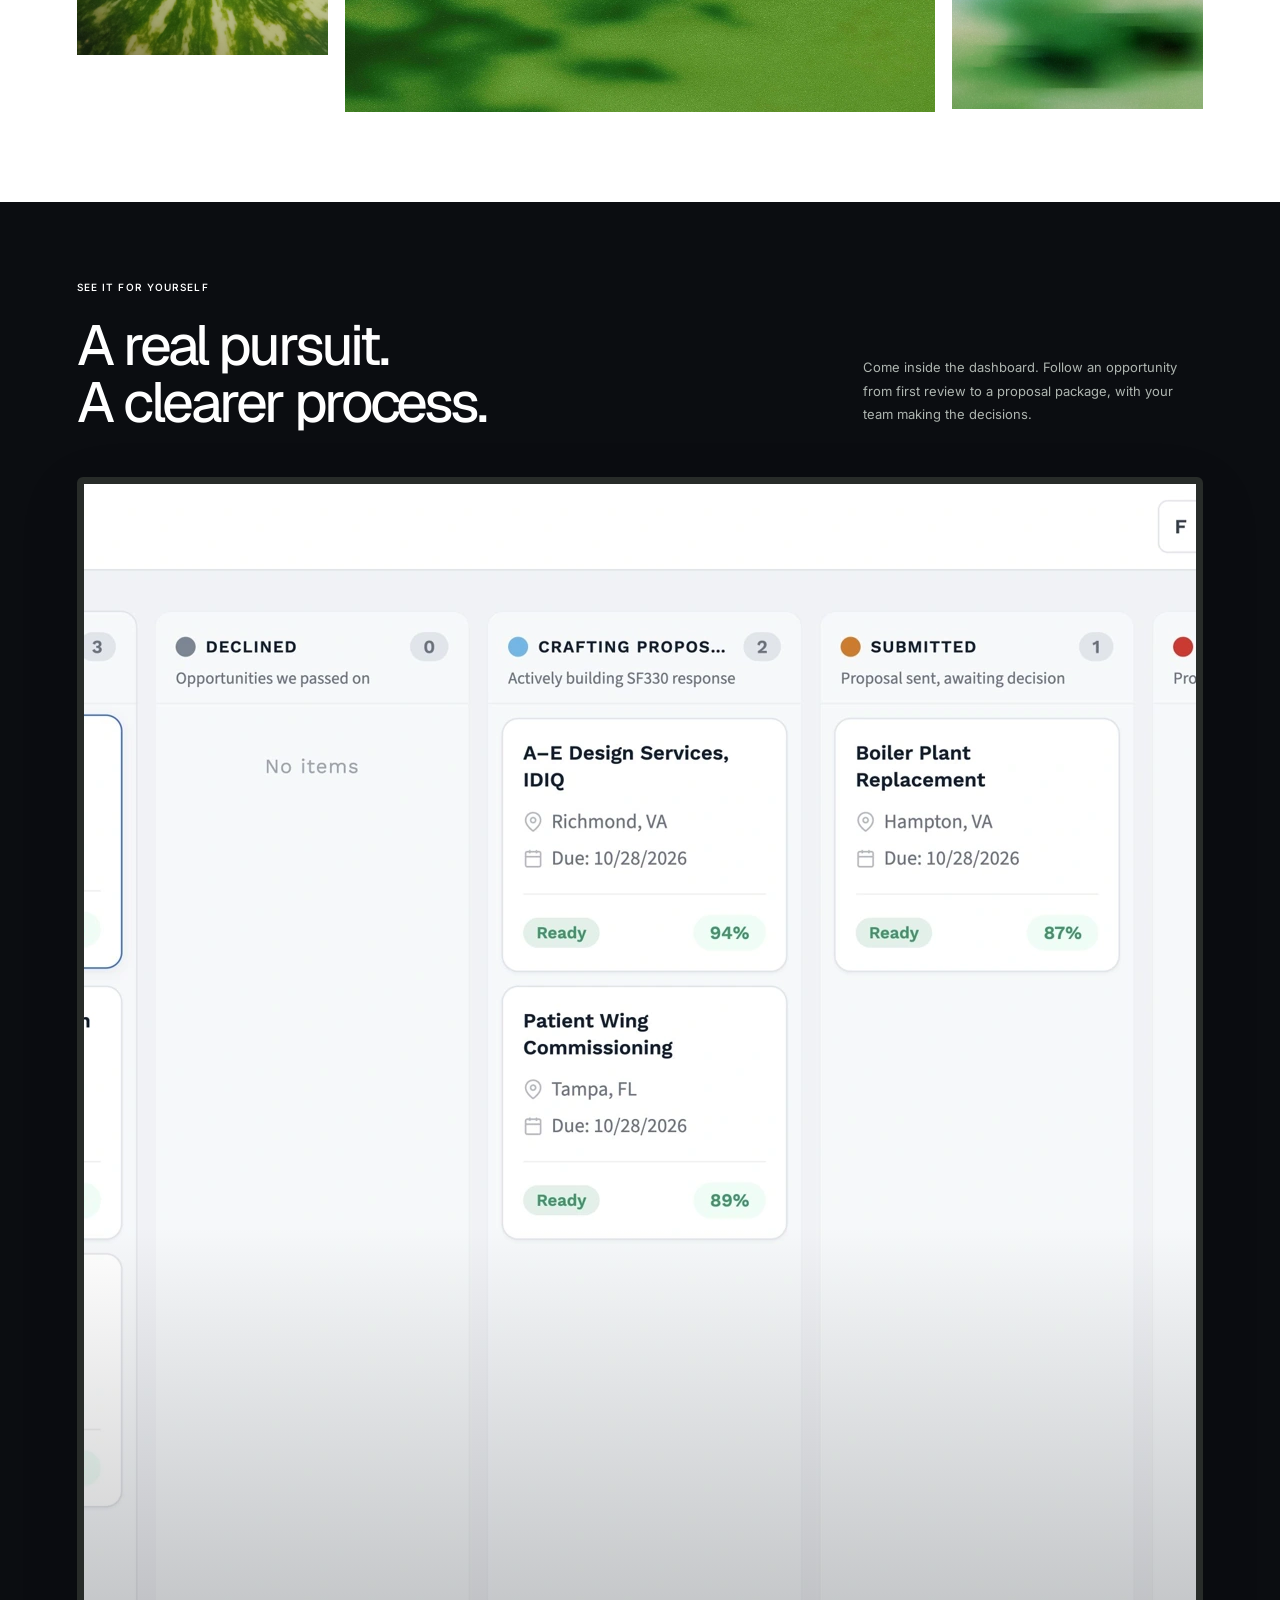
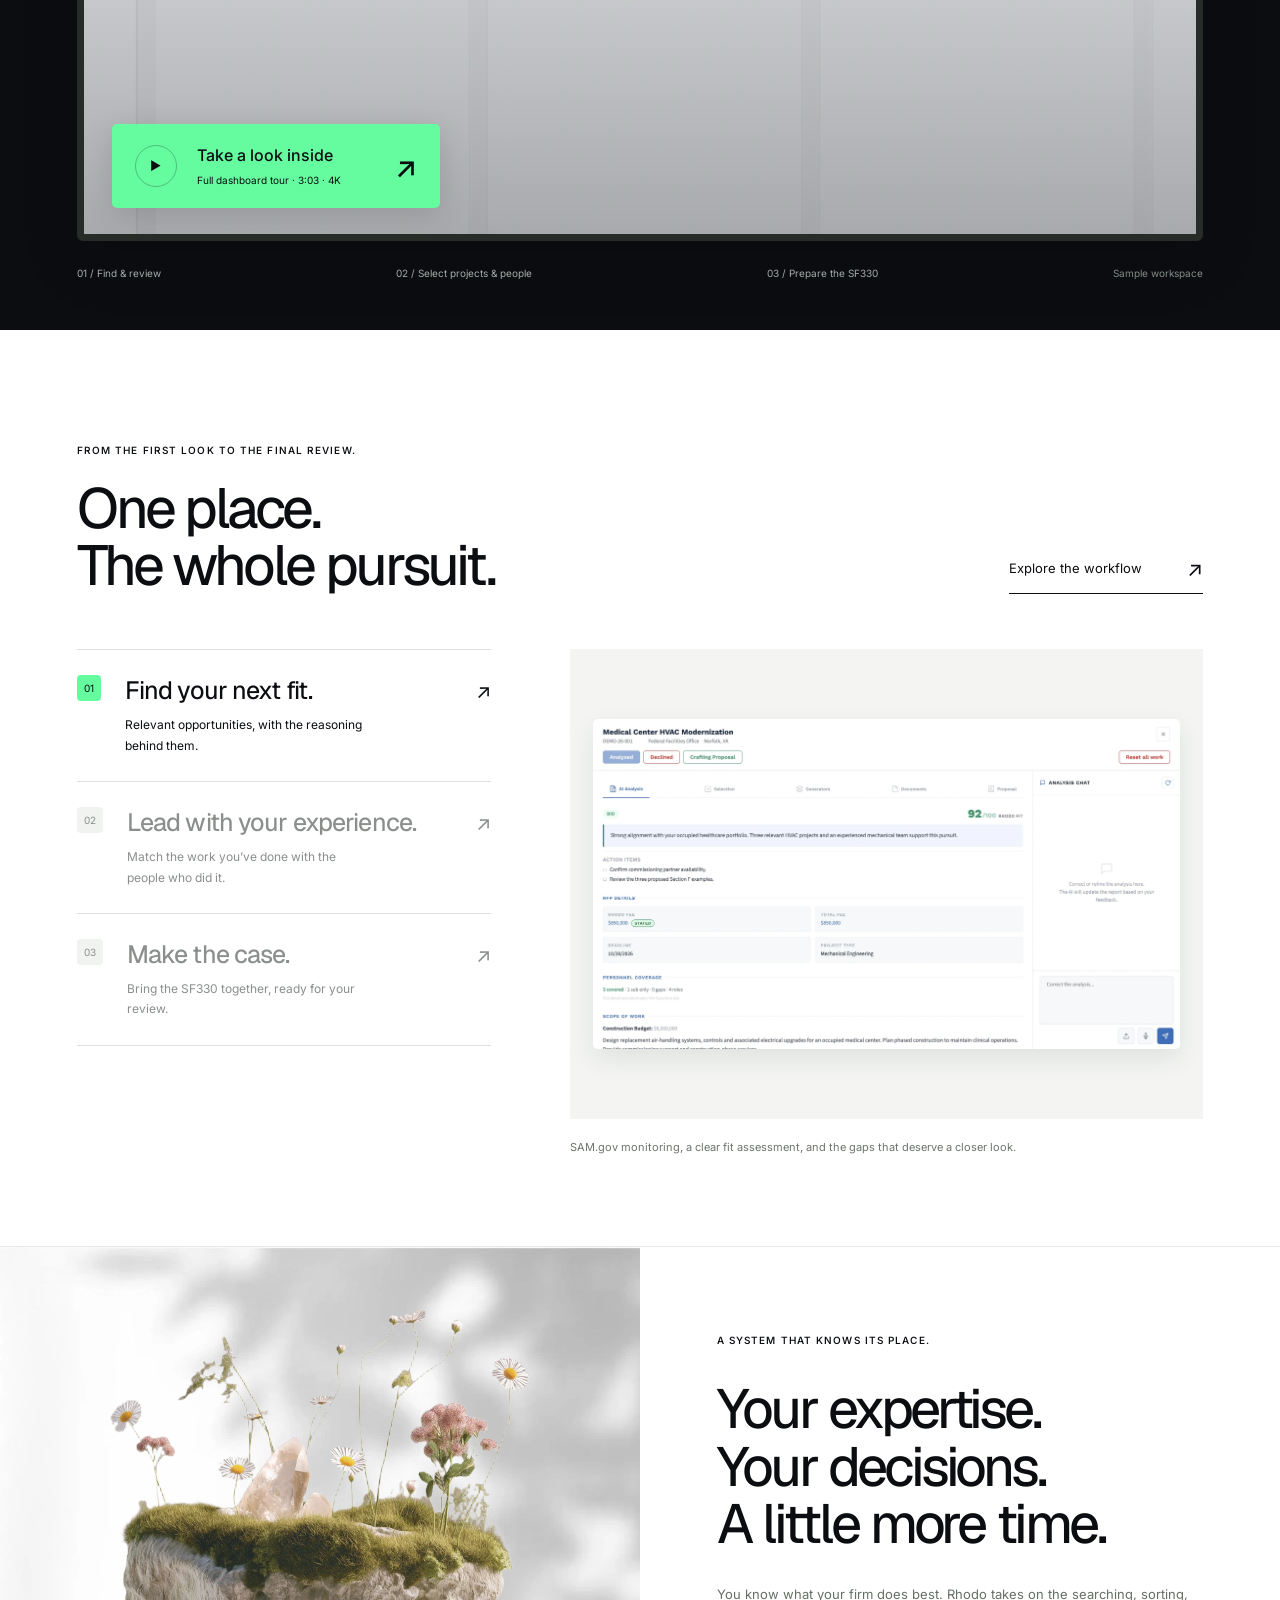
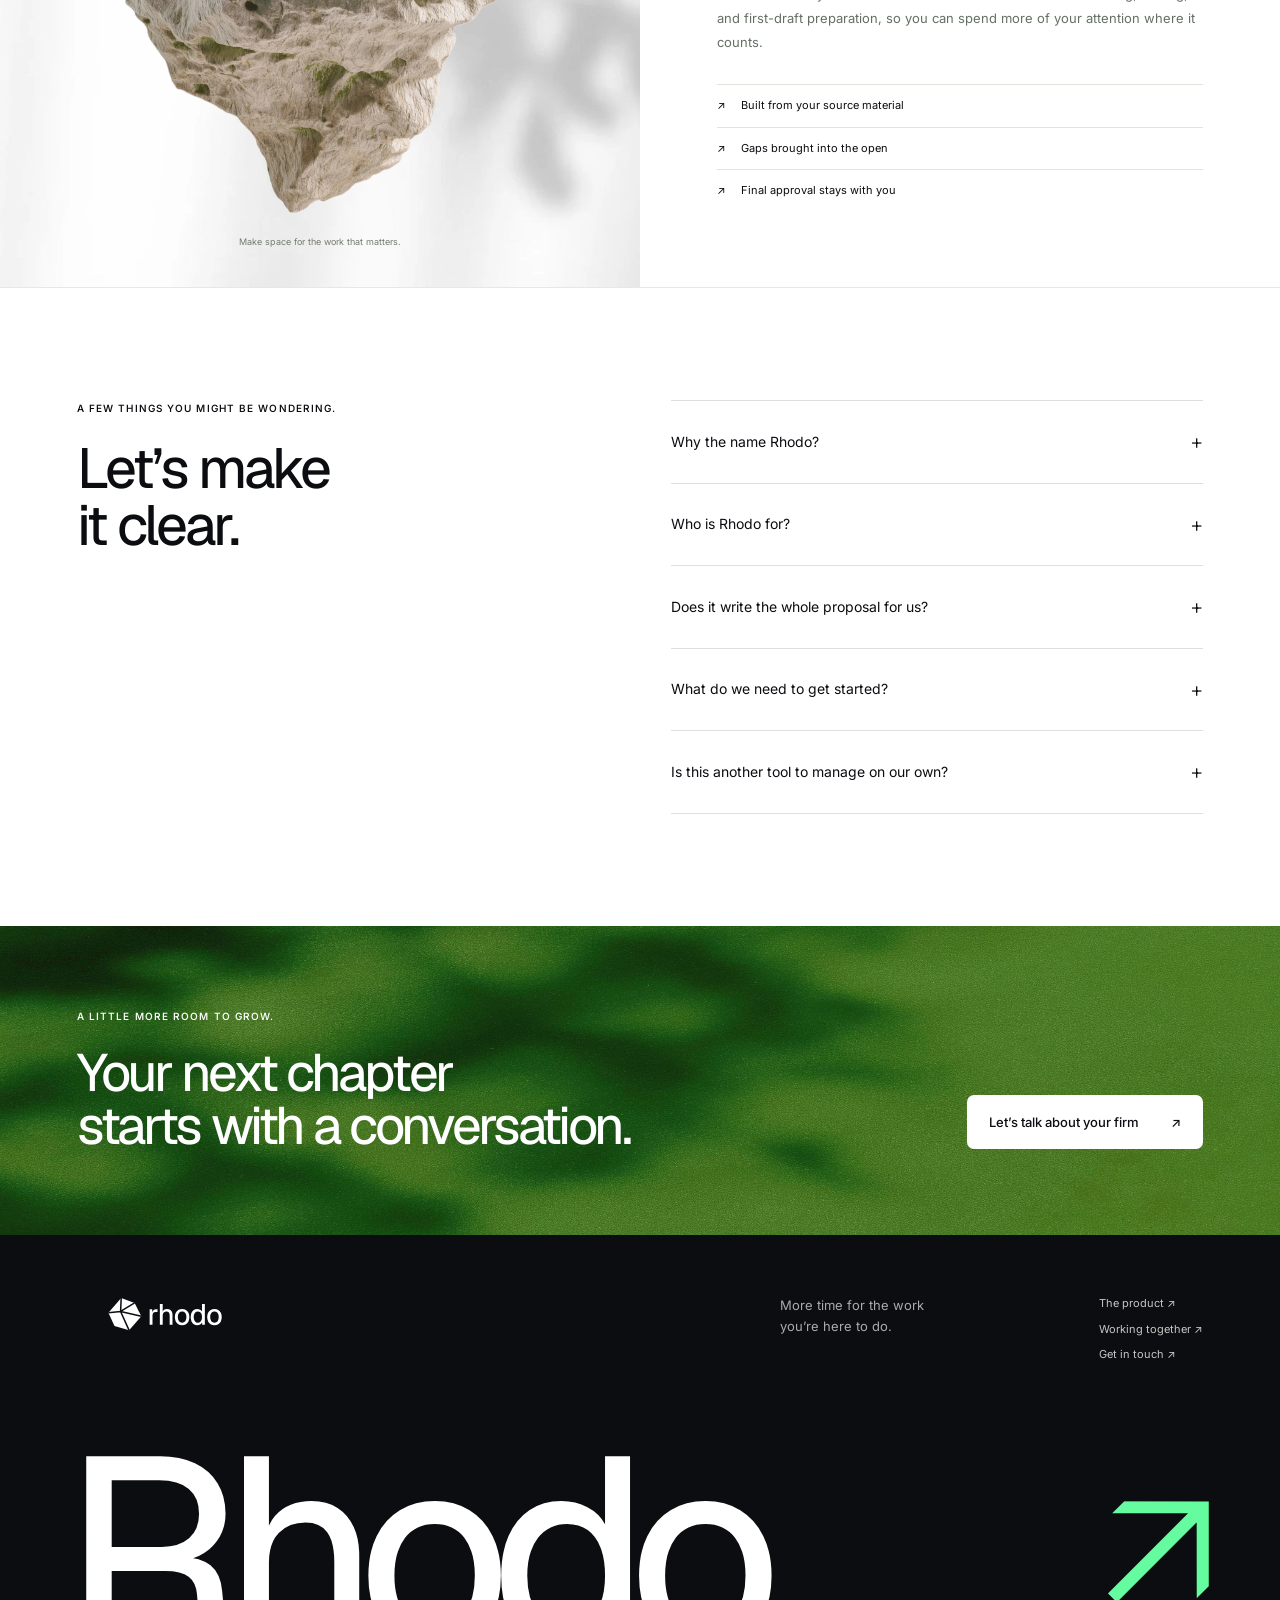
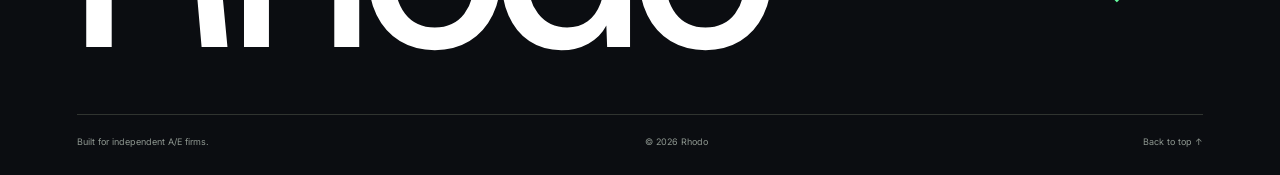
==== commit 344a4332: "Expand the Rhodo demo into a full three-minute dashboard tour" ====
--- a/index.html
+++ b/index.html
@@ -89,7 +89,7 @@
           <div class="hero-actions">
             <button class="button black" data-trailer>
               <span class="play-glyph" aria-hidden="true">▶</span> See the
-              product in action <span class="button-time">0:48</span></button
+              product in action <span class="button-time">3:03</span></button
             ><a class="hero-text-link" href="system.html"
               >Explore Rhodo <span aria-hidden="true">↗</span></a
             >
@@ -170,7 +170,7 @@
           <button
             class="demo-screen"
             data-trailer
-            aria-label="Play the 48 second product walkthrough"
+            aria-label="Play the 3 minute product walkthrough"
           >
             <img
               src="assets/demo-poster.webp?v=8"
@@ -181,7 +181,7 @@
               ><span class="play-glyph" aria-hidden="true">▶</span
               ><span
                 >Take a look inside<small
-                  >Product walkthrough · 48 sec · 4K</small
+                  >Full dashboard tour · 3:03 · 4K</small
                 ></span
               ><span class="demo-arrow">↗</span></span
             >
@@ -438,22 +438,30 @@
         preload="none"
         poster="assets/demo-poster.webp?v=8"
       >
-        <source src="assets/rhodo-demo.mp4?v=9" type="video/mp4" />
+        <source src="assets/rhodo-demo.mp4?v=10" type="video/mp4" />
         <track
           kind="captions"
-          src="assets/demo.vtt?v=9"
+          src="assets/demo.vtt?v=10"
           srclang="en"
           label="English"
         />
         Your browser does not support video.
-        <a href="assets/rhodo-demo.mp4?v=9">Download the demo</a>.
+        <a href="assets/rhodo-demo.mp4?v=10">Download the demo</a>.
       </video>
       <div class="chapters" aria-label="Demo chapters">
-        <button data-time="0">01 Pipeline</button
-        ><button data-time="6.934">02 Fit analysis</button
-        ><button data-time="13.539">03 Projects & team</button
-        ><button data-time="24.844">04 Proposal package</button
-        ><button data-time="33.812">05 Firm library</button>
+        <button data-time="0.0">0:00 SAM.gov</button>
+        <button data-time="17.743">0:17 Pipeline</button>
+        <button data-time="31.199">0:31 Fit analysis</button>
+        <button data-time="47.457">0:47 Projects</button>
+        <button data-time="57.992">0:57 Team</button>
+        <button data-time="68.997">1:08 Experience matrix</button>
+        <button data-time="79.252">1:19 Generators & documents</button>
+        <button data-time="94.197">1:34 SF330 review</button>
+        <button data-time="105.499">1:45 Feedback</button>
+        <button data-time="117.027">1:57 Firm records</button>
+        <button data-time="134.251">2:14 Uploads</button>
+        <button data-time="144.133">2:24 Scoring & metrics</button>
+        <button data-time="155.771">2:35 Supporting tools</button>
       </div>
       <p class="demo-note">
         Actual dashboard interface, rebranded with sample records. Narrated
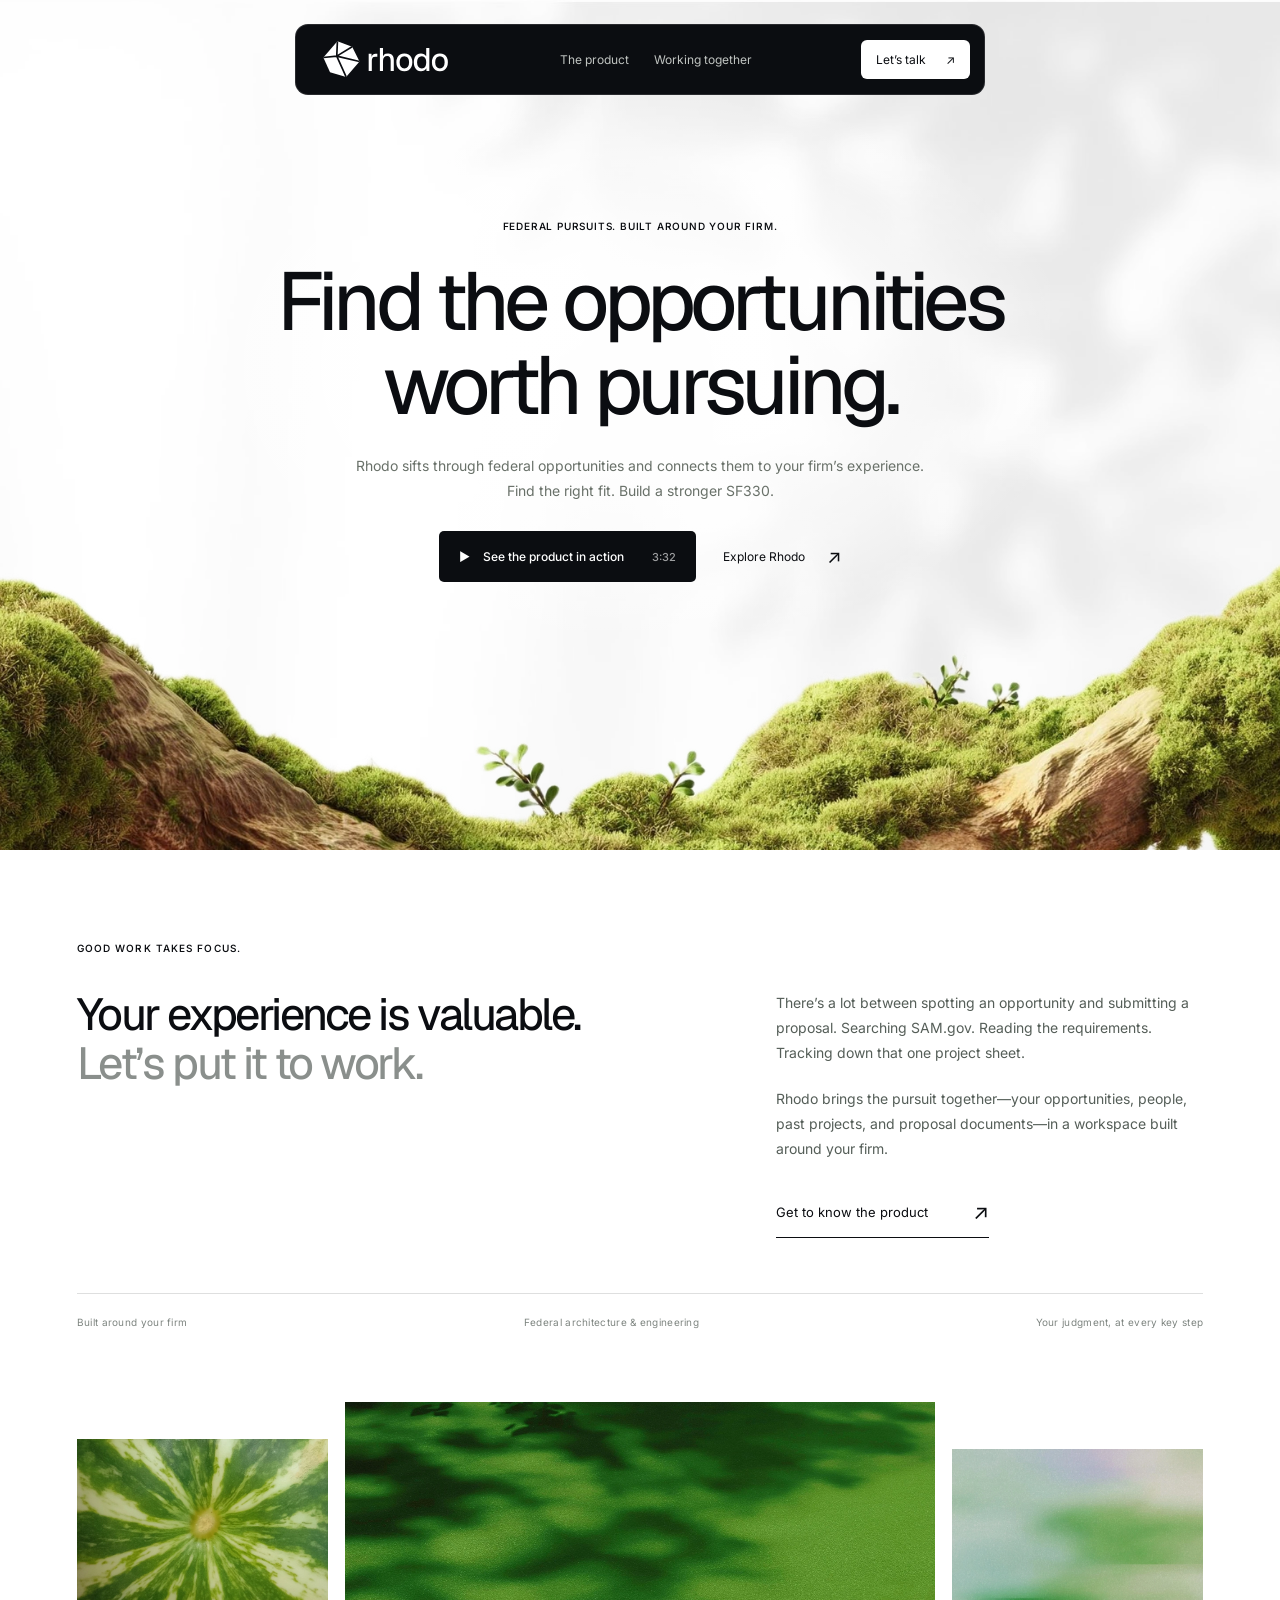
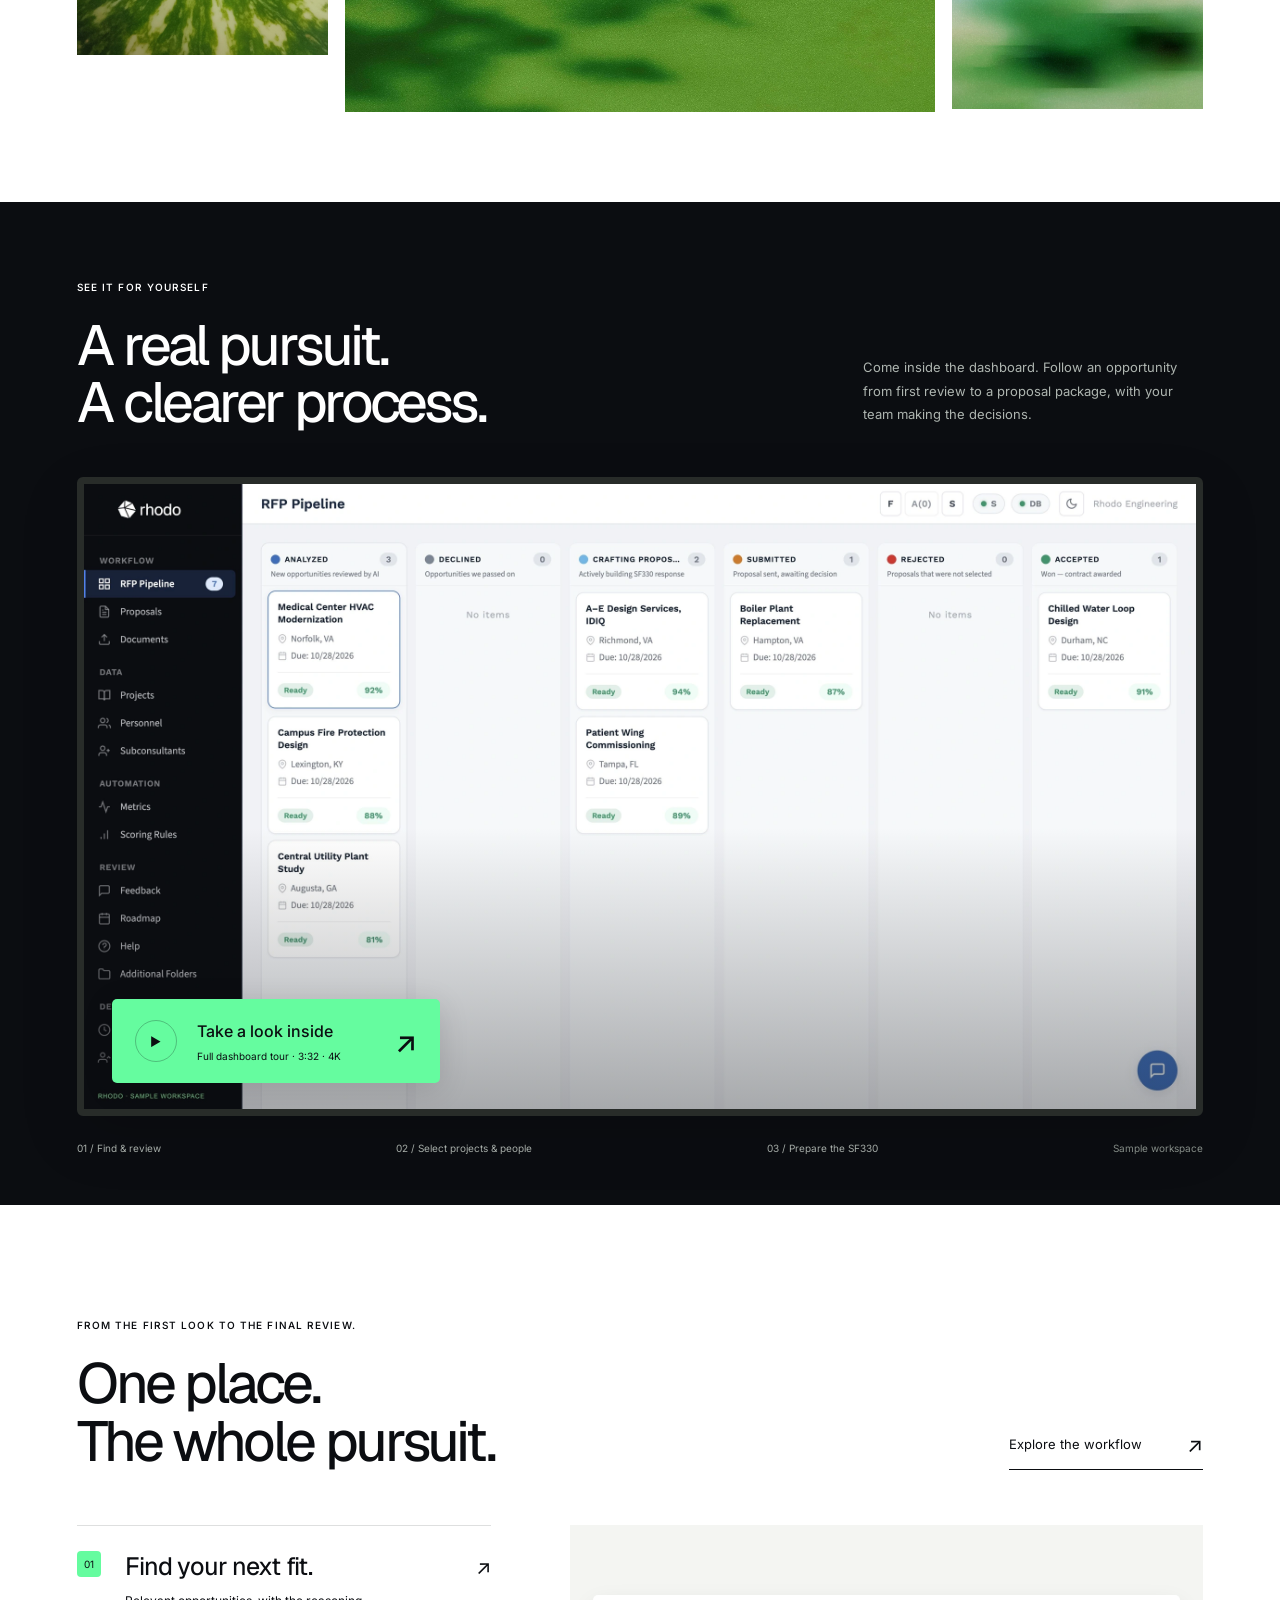
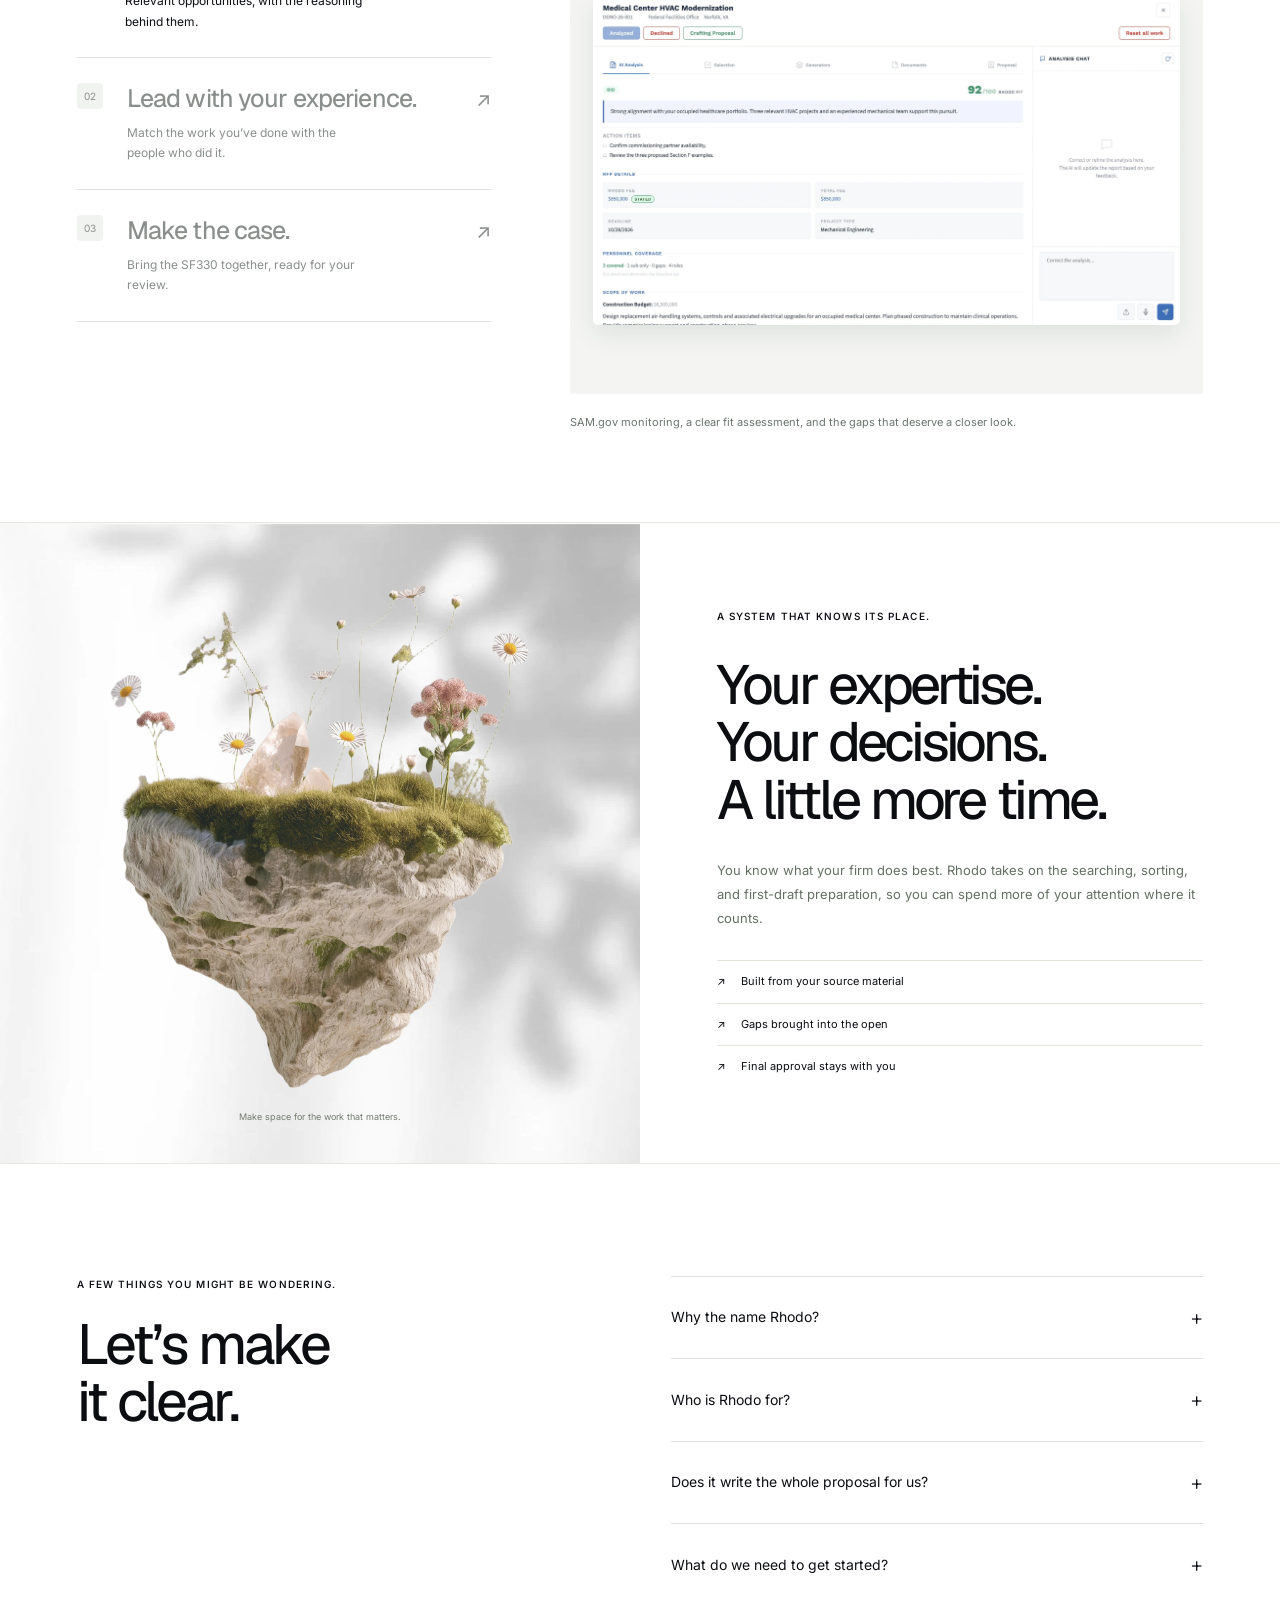
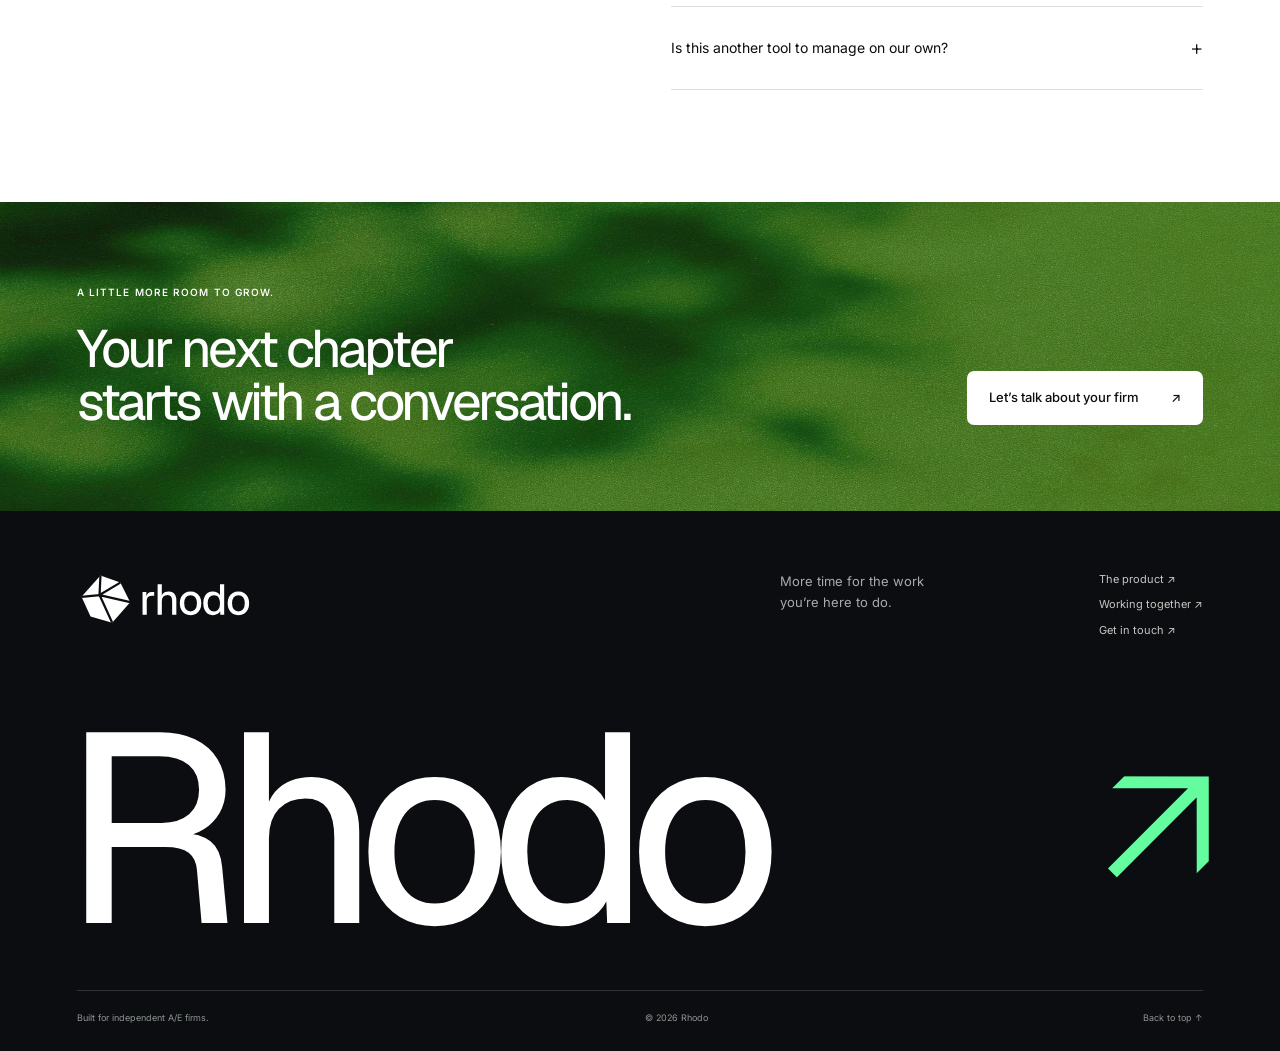
==== commit 08d605b1: "Refine responsive layouts and explain AI learning in the demo" ====
--- a/index.html
+++ b/index.html
@@ -19,8 +19,8 @@
     />
     <meta property="og:type" content="website" />
     <link rel="icon" href="assets/favicon.svg" type="image/svg+xml" />
-    <link rel="stylesheet" href="styles.css?v=8" />
-    <link rel="stylesheet" href="materials.css?v=8" />
+    <link rel="stylesheet" href="styles.css?v=12" />
+    <link rel="stylesheet" href="materials.css?v=12" />
     <link
       rel="preload"
       href="assets/fonts/geist.ttf"
@@ -28,7 +28,7 @@
       type="font/ttf"
       crossorigin
     />
-    <script src="app.js?v=8" defer></script>
+    <script src="app.js?v=12" defer></script>
   </head>
   <body>
     <a class="skip-link" href="#main">Skip to content</a>
@@ -89,7 +89,7 @@
           <div class="hero-actions">
             <button class="button black" data-trailer>
               <span class="play-glyph" aria-hidden="true">▶</span> See the
-              product in action <span class="button-time">3:03</span></button
+              product in action <span class="button-time">3:32</span></button
             ><a class="hero-text-link" href="system.html"
               >Explore Rhodo <span aria-hidden="true">↗</span></a
             >
@@ -170,7 +170,7 @@
           <button
             class="demo-screen"
             data-trailer
-            aria-label="Play the 3 minute product walkthrough"
+            aria-label="Play the full product walkthrough"
           >
             <img
               src="assets/demo-poster.webp?v=8"
@@ -181,7 +181,7 @@
               ><span class="play-glyph" aria-hidden="true">▶</span
               ><span
                 >Take a look inside<small
-                  >Full dashboard tour · 3:03 · 4K</small
+                  >Full dashboard tour · 3:32 · 4K</small
                 ></span
               ><span class="demo-arrow">↗</span></span
             >
@@ -338,7 +338,7 @@
       <section class="section faq">
         <div>
           <p class="eyebrow">A few things you might be wondering.</p>
-          <h2>Let’s make<br />it clear.</h2>
+          <h2>Let’s make <br />it clear.</h2>
         </div>
         <div class="faq-list">
           <details>
@@ -438,30 +438,30 @@
         preload="none"
         poster="assets/demo-poster.webp?v=8"
       >
-        <source src="assets/rhodo-demo.mp4?v=10" type="video/mp4" />
+        <source src="assets/rhodo-demo.mp4?v=12" type="video/mp4" />
         <track
           kind="captions"
-          src="assets/demo.vtt?v=10"
+          src="assets/demo.vtt?v=12"
           srclang="en"
           label="English"
         />
         Your browser does not support video.
-        <a href="assets/rhodo-demo.mp4?v=10">Download the demo</a>.
+        <a href="assets/rhodo-demo.mp4?v=12">Download the demo</a>.
       </video>
       <div class="chapters" aria-label="Demo chapters">
         <button data-time="0.0">0:00 SAM.gov</button>
         <button data-time="17.743">0:17 Pipeline</button>
-        <button data-time="31.199">0:31 Fit analysis</button>
-        <button data-time="47.457">0:47 Projects</button>
-        <button data-time="57.992">0:57 Team</button>
-        <button data-time="68.997">1:08 Experience matrix</button>
-        <button data-time="79.252">1:19 Generators & documents</button>
-        <button data-time="94.197">1:34 SF330 review</button>
-        <button data-time="105.499">1:45 Feedback</button>
-        <button data-time="117.027">1:57 Firm records</button>
-        <button data-time="134.251">2:14 Uploads</button>
-        <button data-time="144.133">2:24 Scoring & metrics</button>
-        <button data-time="155.771">2:35 Supporting tools</button>
+        <button data-time="31.199">0:31 AI fit analysis</button>
+        <button data-time="52.151">0:52 Projects</button>
+        <button data-time="62.686">1:02 Team</button>
+        <button data-time="73.691">1:13 Experience matrix</button>
+        <button data-time="83.946">1:23 Generators & documents</button>
+        <button data-time="98.891">1:38 SF330 review</button>
+        <button data-time="110.193">1:50 Feedback & learning</button>
+        <button data-time="145.738">2:25 Firm records</button>
+        <button data-time="162.962">2:42 Uploads</button>
+        <button data-time="172.844">2:52 Scoring & metrics</button>
+        <button data-time="184.482">3:04 Supporting tools</button>
       </div>
       <p class="demo-note">
         Actual dashboard interface, rebranded with sample records. Narrated
--- a/styles.css
+++ b/styles.css
@@ -56,6 +56,7 @@
 }
 img {
   max-width: 100%;
+  height: auto;
   display: block;
 }
 h1,
@@ -361,7 +362,7 @@
 }
 .demo-screen > img {
   width: 100%;
-  aspect-ratio: 1.6;
+  aspect-ratio: 16 / 9;
   object-fit: cover;
   transition: filter 0.25s;
 }
@@ -676,6 +677,9 @@
   max-width: 460px;
   color: #646c67;
 }
+.page-intro > .button {
+  flex-shrink: 0;
+}
 .system-image {
   padding: 35px 6%;
   background: #e5efe4;
@@ -831,7 +835,7 @@
   border: 1px solid #d5dad5;
   background: #fff;
   border-radius: 5px;
-  font-size: 12px;
+  font-size: 16px;
   color: var(--ink);
   min-width: 0;
 }
@@ -844,7 +848,7 @@
 }
 .field-pair {
   display: grid;
-  grid-template-columns: 1fr 1fr;
+  grid-template-columns: repeat(auto-fit, minmax(min(100%, 180px), 1fr));
   gap: 18px;
 }
 .delivery-note {
@@ -869,6 +873,7 @@
 }
 .result-actions {
   display: flex;
+  flex-wrap: wrap;
   gap: 10px;
   margin-top: 15px;
 }
@@ -890,6 +895,10 @@
   backdrop-filter: blur(7px);
 }
 .dialog-top {
+  position: sticky;
+  top: 0;
+  z-index: 2;
+  background: var(--ink);
   display: flex;
   justify-content: space-between;
   gap: 20px;
@@ -1204,6 +1213,11 @@
   .footer-top img {
     width: 135px;
   }
+  .footer-top nav a {
+    min-height: 44px;
+    display: flex;
+    align-items: center;
+  }
   .footer-word {
     margin-top: 45px;
     margin-bottom: 30px;
@@ -1274,6 +1288,7 @@
   .chapters button {
     font-size: 9px;
     padding: 7px;
+    min-height: 44px;
   }
   .demo-note {
     font-size: 8px;
@@ -1300,6 +1315,7 @@
     color: #fff;
     font-size: 11px;
     padding: 6px 3px;
+    min-height: 44px;
   }
   .menu-toggle span {
     font-size: 18px;
@@ -1388,14 +1404,15 @@
     max-width: 100%;
   }
   .demo-screen > img {
-    min-height: 235px;
-    object-fit: cover;
-    object-position: left top;
+    min-height: 0;
+    object-fit: contain;
   }
   .demo-play {
-    left: 9px;
-    bottom: 9px;
-    padding: 9px 11px;
+    position: relative;
+    left: auto;
+    bottom: auto;
+    padding: 12px;
+    min-height: 64px;
     border-radius: 5px;
     font-size: 11px;
   }
@@ -1403,7 +1420,7 @@
     font-size: 7px;
   }
   .demo-arrow {
-    margin-left: 4px;
+    margin-left: auto;
     font-size: 23px;
   }
   .film-meta {
@@ -1518,8 +1535,8 @@
     margin-bottom: 13px;
   }
   .dialog-close {
-    width: 32px;
-    height: 32px;
+    width: 44px;
+    height: 44px;
     font-size: 12px;
   }
   .chapters {
@@ -1527,6 +1544,37 @@
   }
   .button:hover {
     transform: none;
+  }
+}
+/* Give the form room before its desktop columns become cramped. */
+@media (min-width: 701px) and (max-width: 900px) {
+  .contact-layout {
+    grid-template-columns: 1fr;
+    gap: 45px;
+    padding-top: 160px;
+  }
+  .contact-form {
+    max-width: 620px;
+  }
+}
+@media (max-height: 500px) and (orientation: landscape) {
+  dialog {
+    width: min(1160px, 98vw);
+    max-height: 96dvh;
+    padding: 14px;
+  }
+  .dialog-top {
+    margin-bottom: 10px;
+  }
+  dialog video {
+    max-height: 58dvh;
+  }
+  .dialog-close {
+    width: 44px;
+    height: 44px;
+  }
+  .chapters button {
+    min-height: 44px;
   }
 }
 @media (prefers-reduced-motion: reduce) {
--- a/materials.css
+++ b/materials.css
@@ -247,7 +247,7 @@
   .hero-branch-right {
     width: 110%;
     left: -5%;
-    bottom: -390px;
+    bottom: min(-390px, calc(465px - 45vw));
   }
 }
 @media (max-width: 1000px) {
@@ -389,6 +389,7 @@
   .hero-text-link {
     font-size: 10px;
     gap: 17px;
+    min-height: 44px;
   }
   .hero-text-link span {
     font-size: 15px;
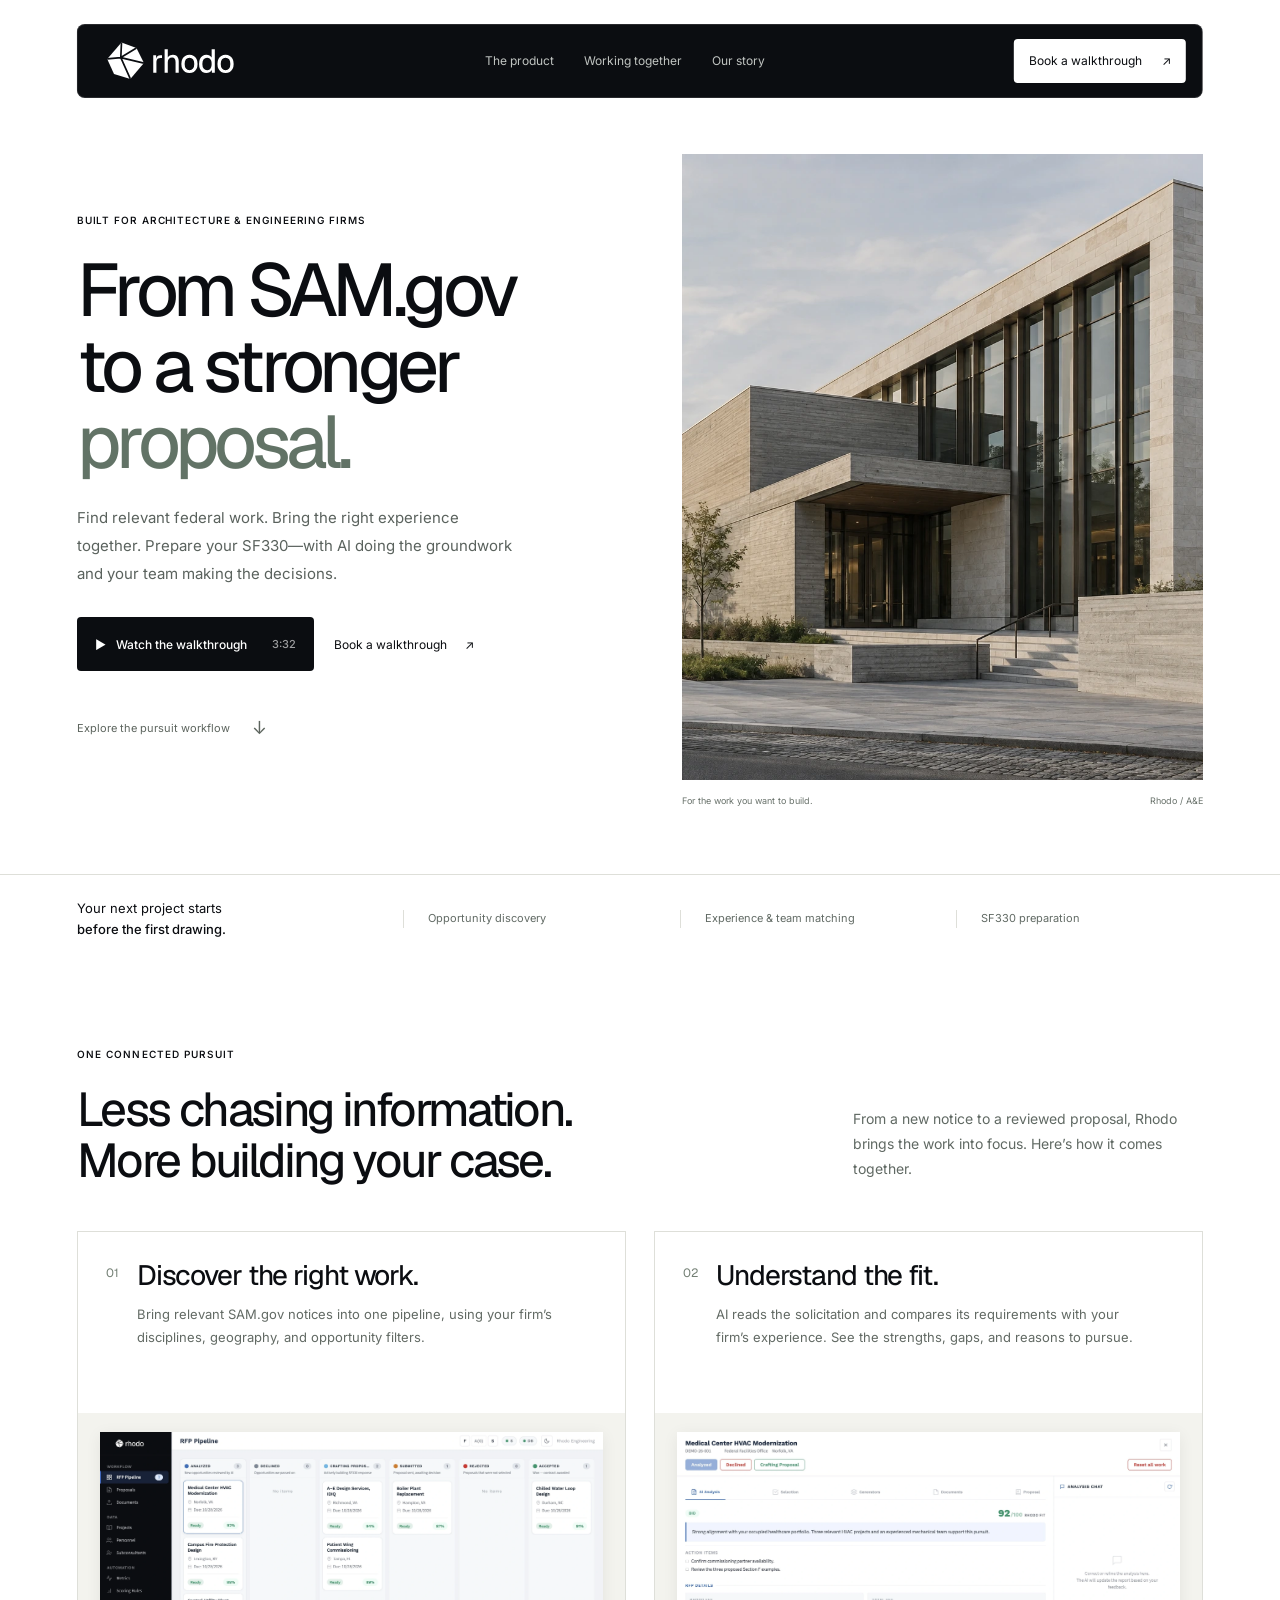
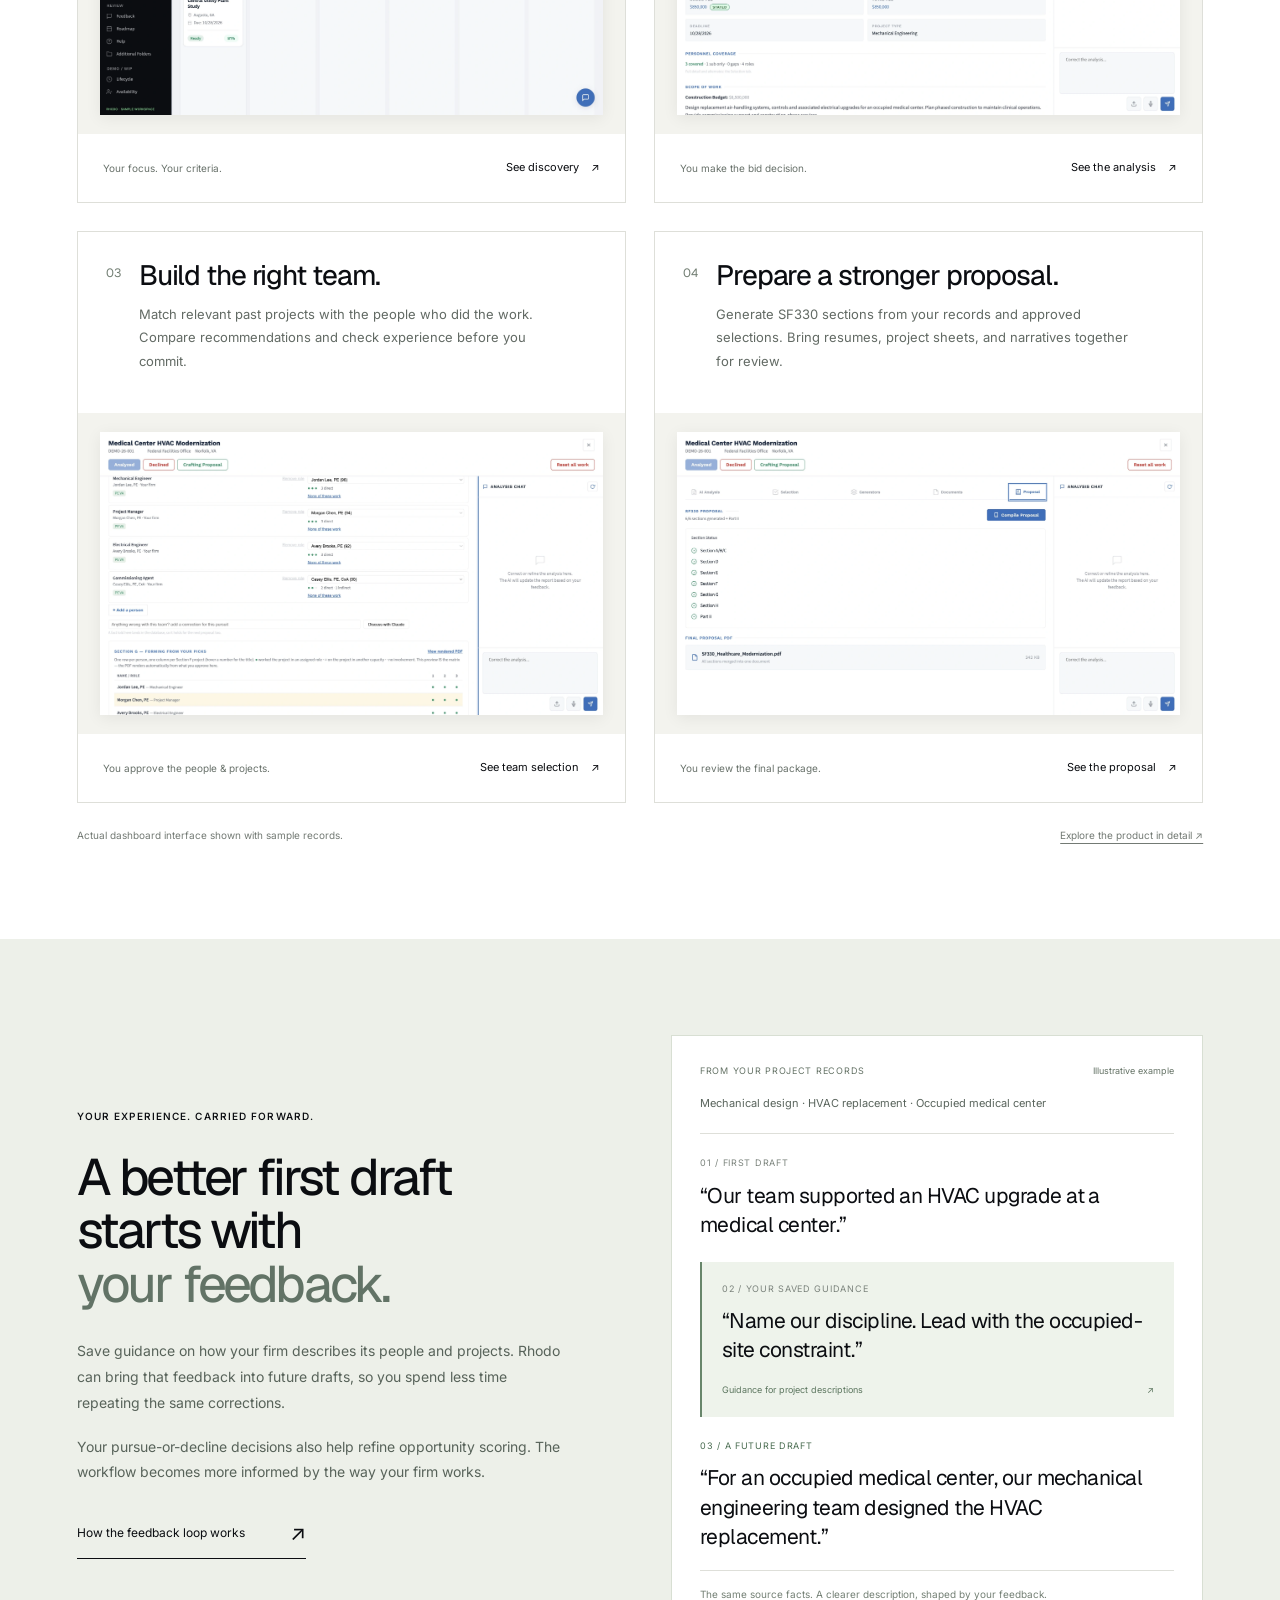
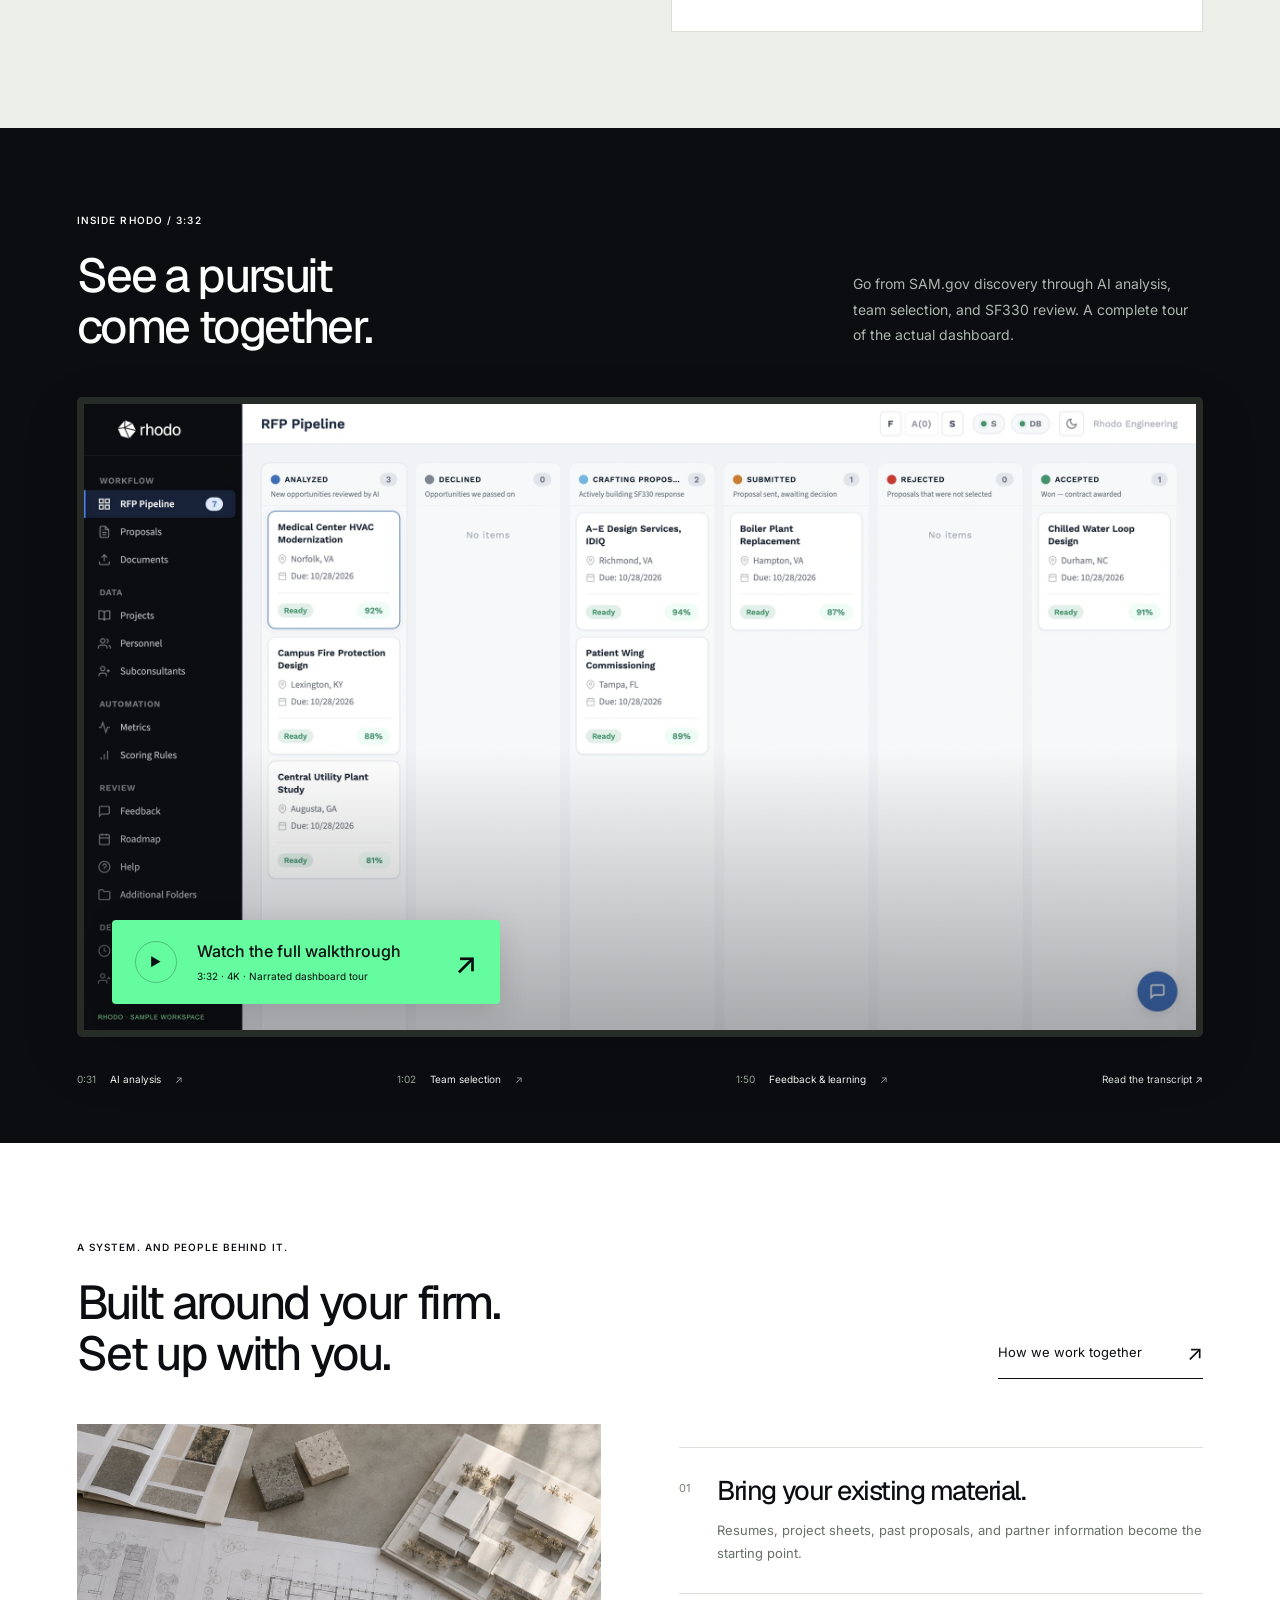
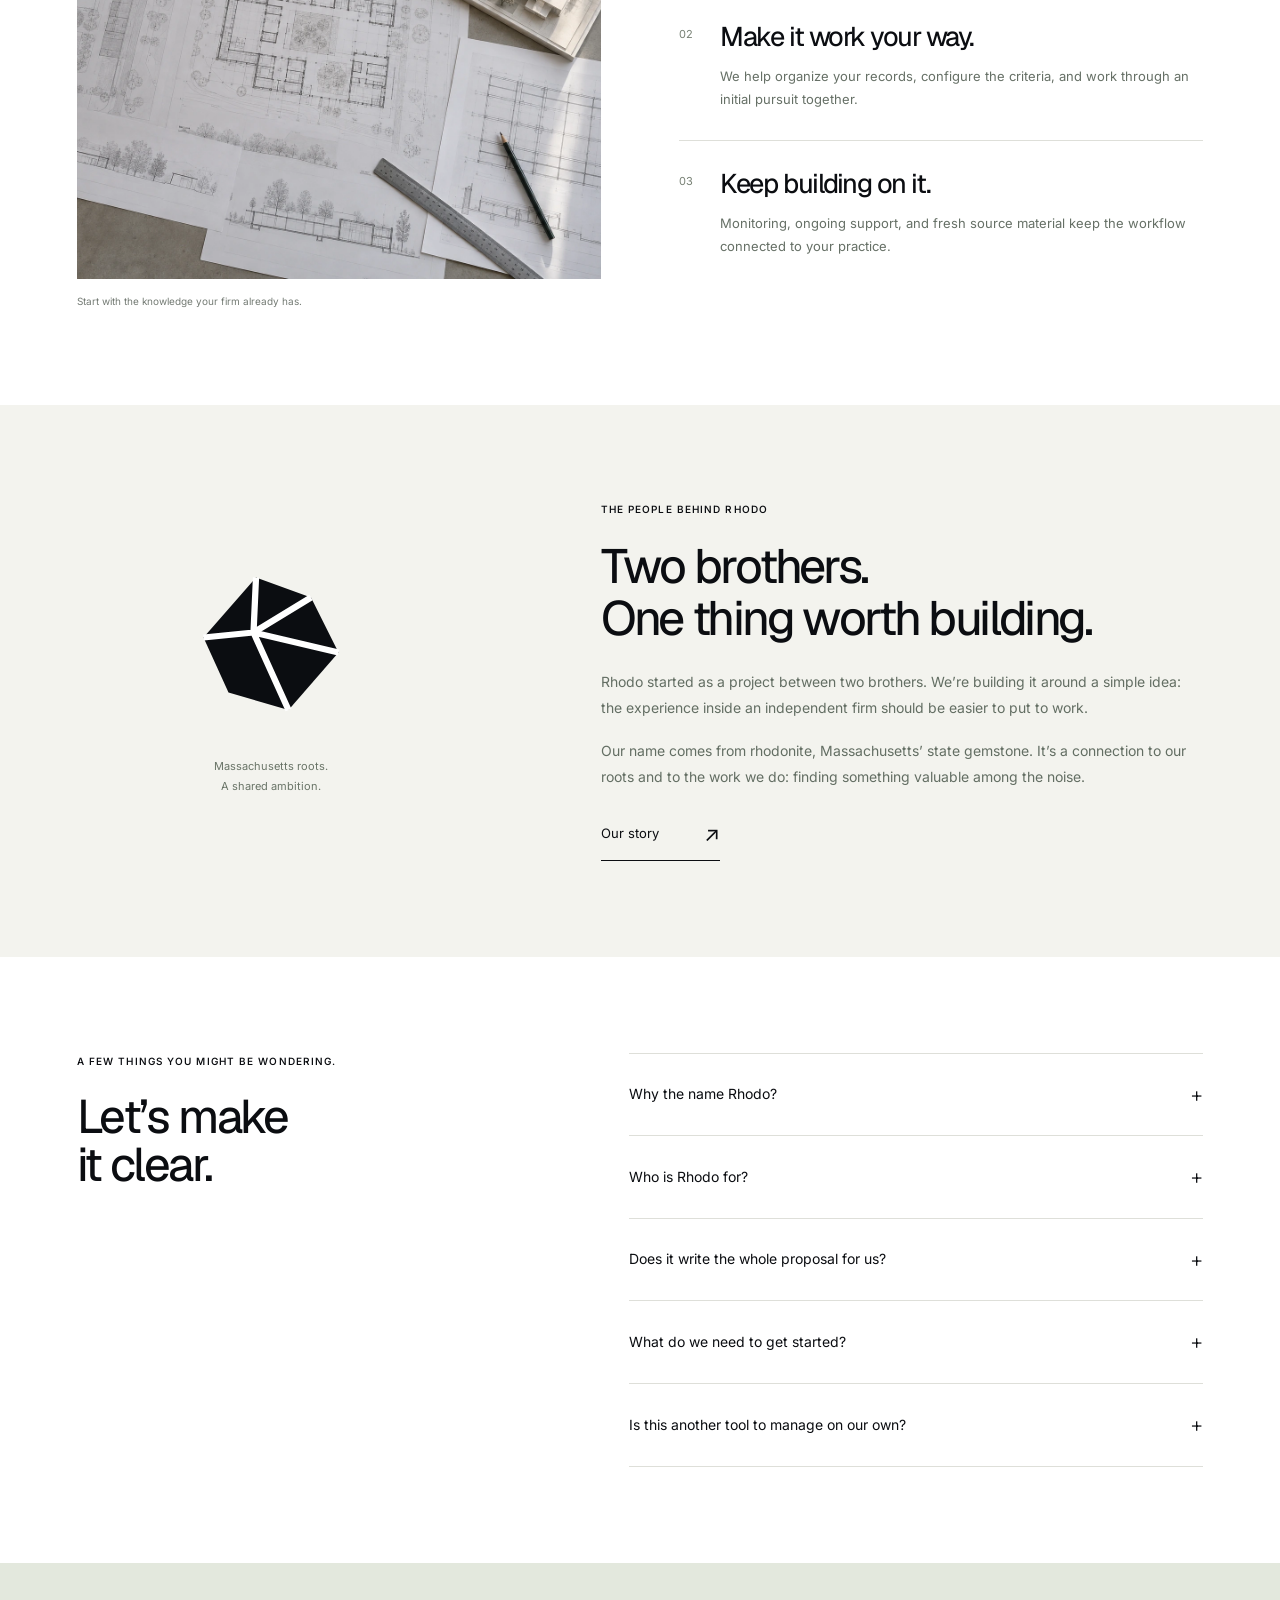
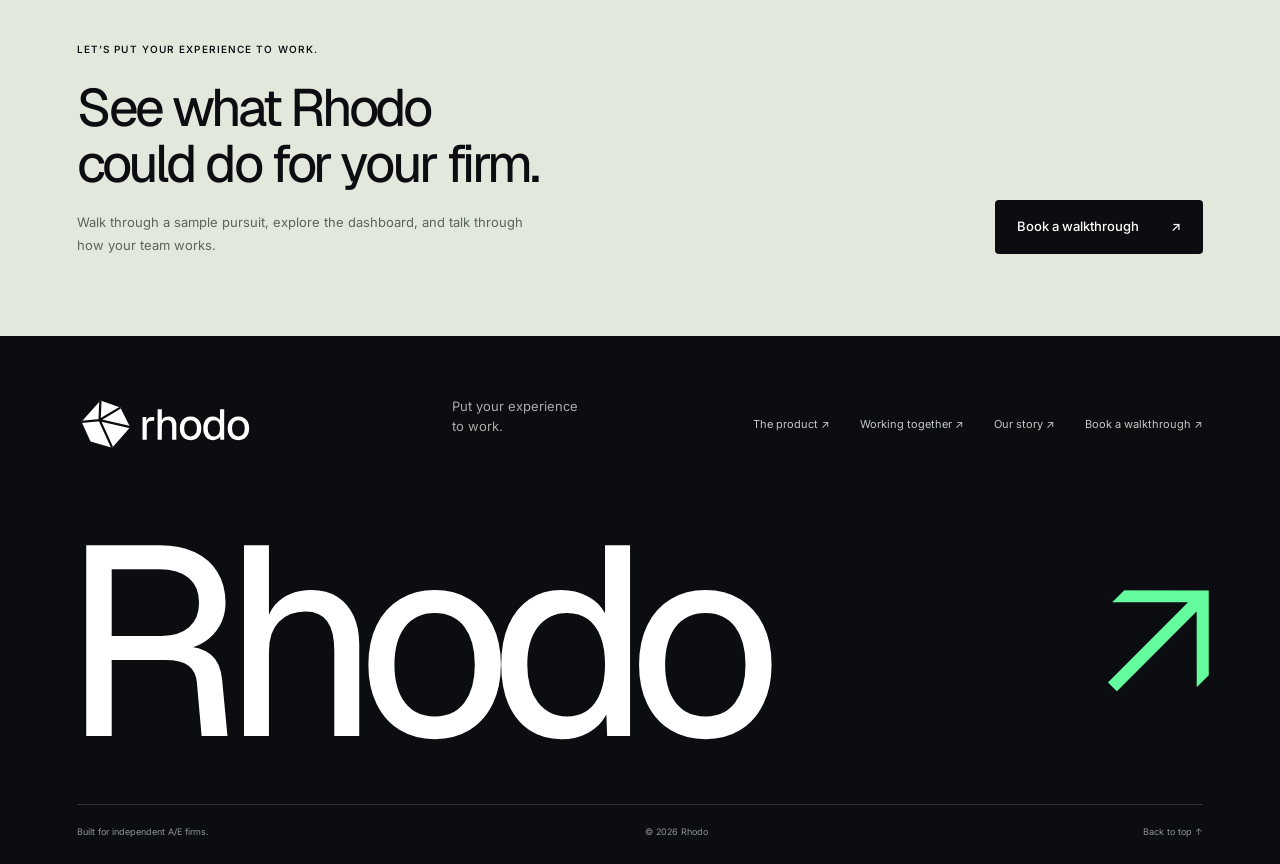
==== commit b9799387: "Reframe Rhodo around architecture and engineering pursuits" ====
--- a/index.html
+++ b/index.html
@@ -3,24 +3,24 @@
   <head>
     <meta charset="utf-8" />
     <meta name="viewport" content="width=device-width,initial-scale=1" />
-    <title>Find the opportunities worth pursuing — Rhodo</title>
+    <title>From SAM.gov to a stronger proposal — Rhodo</title>
     <meta
       name="description"
-      content="Federal pursuit support for independent architecture and engineering firms. Find relevant work and build stronger SF330 proposals from your experience."
+      content="AI-assisted federal pursuits for architecture and engineering firms. Discover relevant SAM.gov opportunities, match your experience, and prepare stronger SF330 proposals."
     />
     <meta name="theme-color" content="#0b0d11" />
     <meta
       property="og:title"
-      content="Find the opportunities worth pursuing — Rhodo"
+      content="From SAM.gov to a stronger proposal — Rhodo"
     />
     <meta
       property="og:description"
-      content="Federal pursuit support for independent architecture and engineering firms. Find relevant work and build stronger SF330 proposals from your experience."
+      content="AI-assisted federal pursuits for architecture and engineering firms. Discover relevant SAM.gov opportunities, match your experience, and prepare stronger SF330 proposals."
     />
     <meta property="og:type" content="website" />
     <link rel="icon" href="assets/favicon.svg" type="image/svg+xml" />
-    <link rel="stylesheet" href="styles.css?v=12" />
-    <link rel="stylesheet" href="materials.css?v=12" />
+    <link rel="stylesheet" href="styles.css?v=14" />
+    <link rel="stylesheet" href="materials.css?v=14" />
     <link
       rel="preload"
       href="assets/fonts/geist.ttf"
@@ -28,7 +28,7 @@
       type="font/ttf"
       crossorigin
     />
-    <script src="app.js?v=12" defer></script>
+    <script src="app.js?v=14" defer></script>
   </head>
   <body>
     <a class="skip-link" href="#main">Skip to content</a>
@@ -43,9 +43,10 @@
       <nav class="desktop-nav" aria-label="Main navigation">
         <a href="system.html">The product</a
         ><a href="pricing.html">Working together</a>
+        <a href="brand-directions.html">Our story</a>
       </nav>
       <a class="nav-cta" href="contact.html"
-        >Let’s talk <span aria-hidden="true">↗</span></a
+        >Book a walkthrough <span aria-hidden="true">↗</span></a
       ><button
         class="menu-toggle"
         aria-label="Open menu"
@@ -57,114 +58,272 @@
       <nav id="mobile-menu" aria-label="Mobile navigation" hidden>
         <a href="system.html">The product</a
         ><a href="pricing.html">Working together</a
-        ><a href="contact.html">Let’s talk ↗</a>
+        ><a href="brand-directions.html">Our story</a
+        ><a href="contact.html">Book a walkthrough ↗</a>
       </nav>
     </header>
     <main id="main">
-      <section class="hero hero-botanical">
-        <img
-          class="hero-daylight"
-          src="assets/brand-daylight-shadows.webp?v=8"
-          alt=""
-          width="1502"
-          height="894"
-          fetchpriority="high"
-        />
-        <img
-          class="hero-branch hero-branch-right"
-          src="assets/brand-moss-branch-right.webp?v=8"
-          alt=""
-          width="1800"
-          height="741"
-          fetchpriority="high"
-        />
-        <div class="hero-content">
-          <p class="eyebrow">Federal pursuits. Built around your firm.</p>
-          <h1>Find the opportunities<br />worth pursuing.</h1>
+      <section class="architecture-hero section">
+        <div class="architecture-hero-copy">
+          <p class="eyebrow">Built for architecture &amp; engineering firms</p>
+          <h1>From SAM.gov<br />to a stronger<br /><em>proposal.</em></h1>
           <p class="hero-description">
-            Rhodo sifts through federal opportunities and connects them to your
-            firm’s experience.<br class="desktop-only" />
-            Find the right fit. Build a stronger SF330.
+            Find relevant federal work. Bring the right experience together.
+            Prepare your SF330—with AI doing the groundwork and your team making
+            the decisions.
           </p>
           <div class="hero-actions">
             <button class="button black" data-trailer>
-              <span class="play-glyph" aria-hidden="true">▶</span> See the
-              product in action <span class="button-time">3:32</span></button
-            ><a class="hero-text-link" href="system.html"
-              >Explore Rhodo <span aria-hidden="true">↗</span></a
+              <span class="play-glyph" aria-hidden="true">▶</span> Watch the
+              walkthrough <span class="button-time">3:32</span>
+            </button>
+            <a class="hero-text-link" href="contact.html"
+              >Book a walkthrough <span aria-hidden="true">↗</span></a
             >
           </div>
-        </div>
-      </section>
-      <section class="intro section" id="intro">
-        <p class="eyebrow">Good work takes focus.</p>
-        <div class="intro-grid">
-          <h2>
-            Your experience is valuable.<br /><span class="muted"
-              >Let’s put it to work.</span
+          <a class="hero-workflow-link" href="#workflow"
+            >Explore the pursuit workflow <span aria-hidden="true">↓</span></a
+          >
+        </div>
+        <figure class="architecture-hero-visual">
+          <img
+            src="assets/architecture-hero.webp"
+            width="1536"
+            height="1024"
+            alt="Stone, glass, and carefully expressed structure in a contemporary civic building"
+            fetchpriority="high"
+          />
+          <figcaption>
+            <span>For the work you want to build.</span
+            ><span>Rhodo / A&amp;E</span>
+          </figcaption>
+        </figure>
+      </section>
+      <section
+        class="practice-line section"
+        aria-label="Your pursuit, connected"
+      >
+        <p>
+          Your next project starts<br /><strong
+            >before the first drawing.</strong
+          >
+        </p>
+        <span>Opportunity discovery</span
+        ><span>Experience &amp; team matching</span
+        ><span>SF330 preparation</span>
+      </section>
+      <section class="section pursuit-section" id="workflow">
+        <div class="section-head">
+          <div>
+            <p class="eyebrow">One connected pursuit</p>
+            <h2>Less chasing information.<br />More building your case.</h2>
+          </div>
+          <p>
+            From a new notice to a reviewed proposal, Rhodo brings the work into
+            focus. Here’s how it comes together.
+          </p>
+        </div>
+        <div class="pursuit-grid">
+          <article class="pursuit-card">
+            <div class="pursuit-card-copy">
+              <span class="pursuit-number">01</span>
+              <div>
+                <h3>Discover the right work.</h3>
+                <p>
+                  Bring relevant SAM.gov notices into one pipeline, using your
+                  firm’s disciplines, geography, and opportunity filters.
+                </p>
+              </div>
+            </div>
+            <div class="pursuit-image">
+              <img
+                src="assets/demo-poster.webp?v=8"
+                width="2400"
+                height="1350"
+                alt="Rhodo pipeline organizes opportunities by pursuit status"
+                loading="lazy"
+              />
+            </div>
+            <div class="pursuit-card-foot">
+              <span>Your focus. Your criteria.</span
+              ><button
+                data-trailer
+                data-start="17.743"
+                aria-label="Watch opportunity discovery in the demo"
+              >
+                See discovery <span aria-hidden="true">↗</span>
+              </button>
+            </div>
+          </article>
+          <article class="pursuit-card">
+            <div class="pursuit-card-copy">
+              <span class="pursuit-number">02</span>
+              <div>
+                <h3>Understand the fit.</h3>
+                <p>
+                  AI reads the solicitation and compares its requirements with
+                  your firm’s experience. See the strengths, gaps, and reasons
+                  to pursue.
+                </p>
+              </div>
+            </div>
+            <div class="pursuit-image">
+              <img
+                src="assets/demo-analysis.webp?v=8"
+                width="2400"
+                height="1350"
+                alt="AI fit analysis with a bid recommendation, scope, strengths, and gaps"
+                loading="lazy"
+              />
+            </div>
+            <div class="pursuit-card-foot">
+              <span>You make the bid decision.</span
+              ><button
+                data-trailer
+                data-start="31.199"
+                aria-label="Watch AI fit analysis in the demo"
+              >
+                See the analysis <span aria-hidden="true">↗</span>
+              </button>
+            </div>
+          </article>
+          <article class="pursuit-card">
+            <div class="pursuit-card-copy">
+              <span class="pursuit-number">03</span>
+              <div>
+                <h3>Build the right team.</h3>
+                <p>
+                  Match relevant past projects with the people who did the work.
+                  Compare recommendations and check experience before you
+                  commit.
+                </p>
+              </div>
+            </div>
+            <div class="pursuit-image">
+              <img
+                src="assets/demo-team.webp?v=8"
+                width="2400"
+                height="1350"
+                alt="Recommended personnel and project experience for a pursuit team"
+                loading="lazy"
+              />
+            </div>
+            <div class="pursuit-card-foot">
+              <span>You approve the people &amp; projects.</span
+              ><button
+                data-trailer
+                data-start="62.686"
+                aria-label="Watch team selection in the demo"
+              >
+                See team selection <span aria-hidden="true">↗</span>
+              </button>
+            </div>
+          </article>
+          <article class="pursuit-card">
+            <div class="pursuit-card-copy">
+              <span class="pursuit-number">04</span>
+              <div>
+                <h3>Prepare a stronger proposal.</h3>
+                <p>
+                  Generate SF330 sections from your records and approved
+                  selections. Bring resumes, project sheets, and narratives
+                  together for review.
+                </p>
+              </div>
+            </div>
+            <div class="pursuit-image">
+              <img
+                src="assets/demo-proposal.webp?v=8"
+                width="2400"
+                height="1350"
+                alt="Rhodo assembles SF330 sections into a proposal package for review"
+                loading="lazy"
+              />
+            </div>
+            <div class="pursuit-card-foot">
+              <span>You review the final package.</span
+              ><button
+                data-trailer
+                data-start="98.891"
+                aria-label="Watch SF330 preparation in the demo"
+              >
+                See the proposal <span aria-hidden="true">↗</span>
+              </button>
+            </div>
+          </article>
+        </div>
+        <p class="sample-caption">
+          Actual dashboard interface shown with sample records.
+          <a href="system.html">Explore the product in detail ↗</a>
+        </p>
+      </section>
+      <section class="learning-section" id="learning">
+        <div class="section learning-grid">
+          <div class="learning-copy">
+            <p class="eyebrow">Your experience. Carried forward.</p>
+            <h2>
+              A better first draft<br />starts with<br /><em>your feedback.</em>
+            </h2>
+            <p>
+              Save guidance on how your firm describes its people and projects.
+              Rhodo can bring that feedback into future drafts, so you spend
+              less time repeating the same corrections.
+            </p>
+            <p>
+              Your pursue-or-decline decisions also help refine opportunity
+              scoring. The workflow becomes more informed by the way your firm
+              works.
+            </p>
+            <a class="text-link" href="system.html#learning-detail"
+              >How the feedback loop works <span aria-hidden="true">↗</span></a
             >
-          </h2>
-          <div class="intro-copy">
-            <p>
-              There’s a lot between spotting an opportunity and submitting a
-              proposal. Searching SAM.gov. Reading the requirements. Tracking
-              down that one project sheet.
-            </p>
-            <p>
-              Rhodo brings the pursuit together—your opportunities, people, past
-              projects, and proposal documents—in a workspace built around your
-              firm.
-            </p>
-            <a class="text-link" href="system.html"
-              >Get to know the product <span aria-hidden="true">↗</span></a
-            >
-          </div>
-        </div>
-        <div class="purpose-line">
-          <span>Built around your firm</span
-          ><span>Federal architecture & engineering</span
-          ><span>Your judgment, at every key step</span>
-        </div>
-      </section>
-      <div class="material-spread" aria-hidden="true">
-        <div class="material-shot shot-leaf">
-          <img
-            src="assets/brand-leaf-detail.webp?v=8"
-            alt=""
-            width="1400"
-            height="1859"
-            loading="lazy"
-          />
-        </div>
-        <div class="material-shot shot-shadows">
-          <img
-            src="assets/brand-green-shadows.webp?v=8"
-            alt=""
-            width="2100"
-            height="1400"
-            loading="lazy"
-          />
-        </div>
-        <div class="material-shot shot-blur">
-          <img
-            src="assets/brand-green-blur.webp?v=8"
-            alt=""
-            width="1400"
-            height="1859"
-            loading="lazy"
-          />
-        </div>
-      </div>
+          </div>
+          <div class="learning-example">
+            <div class="example-heading">
+              <span>From your project records</span
+              ><span>Illustrative example</span>
+            </div>
+            <p class="example-source">
+              Mechanical design · HVAC replacement · Occupied medical center
+            </p>
+            <div class="example-stage">
+              <span class="example-label">01 / First draft</span>
+              <p>“Our team supported an HVAC upgrade at a medical center.”</p>
+            </div>
+            <div class="example-stage example-guidance">
+              <span class="example-label">02 / Your saved guidance</span>
+              <p>
+                “Name our discipline. Lead with the occupied-site constraint.”
+              </p>
+              <span class="saved-label"
+                >Guidance for project descriptions
+                <span aria-hidden="true">↗</span></span
+              >
+            </div>
+            <div class="example-stage example-result">
+              <span class="example-label">03 / A future draft</span>
+              <p>
+                “For an occupied medical center, our mechanical engineering team
+                designed the HVAC replacement.”
+              </p>
+            </div>
+            <p class="example-note">
+              The same source facts. A clearer description, shaped by your
+              feedback.
+            </p>
+          </div>
+        </div>
+      </section>
       <section class="film-section" id="film">
         <div class="section film-inner">
           <div class="section-head">
             <div>
-              <p class="eyebrow">See it for yourself</p>
-              <h2>A real pursuit.<br />A clearer process.</h2>
-            </div>
-            <p>
-              Come inside the dashboard. Follow an opportunity from first review
-              to a proposal package, with your team making the decisions.
+              <p class="eyebrow">Inside Rhodo / 3:32</p>
+              <h2>See a pursuit<br />come together.</h2>
+            </div>
+            <p>
+              Go from SAM.gov discovery through AI analysis, team selection, and
+              SF330 review. A complete tour of the actual dashboard.
             </p>
           </div>
           <button
@@ -177,162 +336,109 @@
               width="2400"
               height="1350"
               alt="Rhodo dashboard showing the opportunity pipeline"
+              loading="lazy"
             /><span class="demo-play"
               ><span class="play-glyph" aria-hidden="true">▶</span
               ><span
-                >Take a look inside<small
-                  >Full dashboard tour · 3:32 · 4K</small
+                >Watch the full walkthrough<small
+                  >3:32 · 4K · Narrated dashboard tour</small
                 ></span
-              ><span class="demo-arrow">↗</span></span
+              ><span class="demo-arrow" aria-hidden="true">↗</span></span
             >
           </button>
-          <div class="film-meta">
-            <span>01 / Find & review</span
-            ><span>02 / Select projects & people</span
-            ><span>03 / Prepare the SF330</span
-            ><span class="sample-note">Sample workspace</span>
-          </div>
-        </div>
-      </section>
-      <section class="section workflow">
+          <div class="film-shortcuts" aria-label="Start with a feature">
+            <button data-trailer data-start="31.199">
+              0:31 <span>AI analysis</span> ↗</button
+            ><button data-trailer data-start="62.686">
+              1:02 <span>Team selection</span> ↗</button
+            ><button data-trailer data-start="110.193">
+              1:50 <span>Feedback &amp; learning</span> ↗</button
+            ><a href="demo-transcript.html">Read the transcript ↗</a>
+          </div>
+        </div>
+      </section>
+      <section class="section working-home">
         <div class="section-head">
           <div>
-            <p class="eyebrow">From the first look to the final review.</p>
-            <h2>One place.<br />The whole pursuit.</h2>
-          </div>
-          <a class="text-link" href="system.html"
-            >Explore the workflow <span aria-hidden="true">↗</span></a
+            <p class="eyebrow">A system. And people behind it.</p>
+            <h2>Built around your firm.<br />Set up with you.</h2>
+          </div>
+          <a class="text-link" href="pricing.html"
+            >How we work together <span aria-hidden="true">↗</span></a
           >
         </div>
-        <div class="workflow-grid">
-          <div
-            class="workflow-menu"
-            role="tablist"
-            aria-label="Product features"
+        <div class="working-home-grid">
+          <figure>
+            <img
+              src="assets/architecture-studio.webp"
+              width="1536"
+              height="1024"
+              alt="Architectural plans and a working building model on a studio desk"
+              loading="lazy"
+            />
+            <figcaption>
+              Start with the knowledge your firm already has.
+            </figcaption>
+          </figure>
+          <div class="onboarding-list">
+            <article>
+              <span>01</span>
+              <div>
+                <h3>Bring your existing material.</h3>
+                <p>
+                  Resumes, project sheets, past proposals, and partner
+                  information become the starting point.
+                </p>
+              </div>
+            </article>
+            <article>
+              <span>02</span>
+              <div>
+                <h3>Make it work your way.</h3>
+                <p>
+                  We help organize your records, configure the criteria, and
+                  work through an initial pursuit together.
+                </p>
+              </div>
+            </article>
+            <article>
+              <span>03</span>
+              <div>
+                <h3>Keep building on it.</h3>
+                <p>
+                  Monitoring, ongoing support, and fresh source material keep
+                  the workflow connected to your practice.
+                </p>
+              </div>
+            </article>
+          </div>
+        </div>
+      </section>
+      <section class="founder-section section" id="founders">
+        <div class="founder-mark">
+          <img
+            src="assets/rhodo-mark.svg"
+            width="150"
+            height="150"
+            alt="Rhodo’s faceted gemstone symbol"
+          /><span>Massachusetts roots.<br />A shared ambition.</span>
+        </div>
+        <div class="founder-copy">
+          <p class="eyebrow">The people behind Rhodo</p>
+          <h2>Two brothers.<br />One thing worth building.</h2>
+          <p>
+            Rhodo started as a project between two brothers. We’re building it
+            around a simple idea: the experience inside an independent firm
+            should be easier to put to work.
+          </p>
+          <p>
+            Our name comes from rhodonite, Massachusetts’ state gemstone. It’s a
+            connection to our roots and to the work we do: finding something
+            valuable among the noise.
+          </p>
+          <a class="text-link" href="brand-directions.html"
+            >Our story <span aria-hidden="true">↗</span></a
           >
-            <button
-              id="tab-discover"
-              data-product
-              role="tab"
-              aria-selected="true"
-              aria-controls="panel-discover"
-            >
-              <span>01</span>
-              <div>
-                <h3>Find your next fit.</h3>
-                <p>Relevant opportunities, with the reasoning behind them.</p>
-              </div>
-              <span>↗</span></button
-            ><button
-              id="tab-build"
-              data-product
-              role="tab"
-              aria-selected="false"
-              aria-controls="panel-build"
-              tabindex="-1"
-            >
-              <span>02</span>
-              <div>
-                <h3>Lead with your experience.</h3>
-                <p>Match the work you’ve done with the people who did it.</p>
-              </div>
-              <span>↗</span></button
-            ><button
-              id="tab-review"
-              data-product
-              role="tab"
-              aria-selected="false"
-              aria-controls="panel-review"
-              tabindex="-1"
-            >
-              <span>03</span>
-              <div>
-                <h3>Make the case.</h3>
-                <p>Bring the SF330 together, ready for your review.</p>
-              </div>
-              <span>↗</span>
-            </button>
-          </div>
-          <div class="workflow-panels">
-            <section
-              id="panel-discover"
-              role="tabpanel"
-              aria-labelledby="tab-discover"
-            >
-              <div class="feature-image">
-                <img
-                  src="assets/demo-analysis.webp?v=8"
-                  alt="Real dashboard: bid recommendation, fit score and action items"
-                  loading="lazy"
-                />
-              </div>
-              <p>
-                SAM.gov monitoring, a clear fit assessment, and the gaps that
-                deserve a closer look.
-              </p>
-            </section>
-            <section
-              id="panel-build"
-              role="tabpanel"
-              aria-labelledby="tab-build"
-              hidden
-            >
-              <div class="feature-image">
-                <img
-                  src="assets/demo-team.webp?v=8"
-                  alt="Real dashboard: selected personnel and their project experience"
-                  loading="lazy"
-                />
-              </div>
-              <p>
-                Projects come first. Personnel recommendations follow the
-                evidence in your firm’s records.
-              </p>
-            </section>
-            <section
-              id="panel-review"
-              role="tabpanel"
-              aria-labelledby="tab-review"
-              hidden
-            >
-              <div class="feature-image">
-                <img
-                  src="assets/demo-proposal.webp?v=8"
-                  alt="Real dashboard: SF330 section status and compiled proposal"
-                  loading="lazy"
-                />
-              </div>
-              <p>
-                Resumes, project sheets, the experience matrix, and
-                narratives—assembled for your final check.
-              </p>
-            </section>
-          </div>
-        </div>
-      </section>
-      <section class="human">
-        <div class="human-photo">
-          <img
-            src="assets/brand-floating-garden.webp?v=8"
-            width="1350"
-            height="1614"
-            alt="A floating garden of wildflowers and moss from the supplied brand artwork"
-            loading="lazy"
-          /><span>Make space for the work that matters.</span>
-        </div>
-        <div class="human-copy">
-          <p class="eyebrow">A system that knows its place.</p>
-          <h2>Your expertise.<br />Your decisions.<br />A little more time.</h2>
-          <p>
-            You know what your firm does best. Rhodo takes on the searching,
-            sorting, and first-draft preparation, so you can spend more of your
-            attention where it counts.
-          </p>
-          <div class="human-principles">
-            <span>Built from your source material</span
-            ><span>Gaps brought into the open</span
-            ><span>Final approval stays with you</span>
-          </div>
         </div>
       </section>
       <section class="section faq">
@@ -384,20 +490,25 @@
               Is this another tool to manage on our own?<span>+</span>
             </summary>
             <p>
-              Rhodo is set up and supported as a managed service. Setup
-              establishes the firm’s knowledge base; the monthly service covers
-              monitoring, support, and ongoing upkeep.
+              Rhodo is set up and supported with your firm. We help organize the
+              source material, configure your pursuit criteria, and agree the
+              scope of ongoing monitoring and support.
             </p>
           </details>
         </div>
       </section>
+
       <section class="closing">
         <div>
-          <p class="eyebrow">A little more room to grow.</p>
-          <h2>Your next chapter<br />starts with a conversation.</h2>
+          <p class="eyebrow">Let’s put your experience to work.</p>
+          <h2>See what Rhodo<br />could do for your firm.</h2>
+          <p>
+            Walk through a sample pursuit, explore the dashboard, and talk
+            through how your team works.
+          </p>
         </div>
         <a class="button black" href="contact.html"
-          >Let’s talk about your firm <span aria-hidden="true">↗</span></a
+          >Book a walkthrough <span aria-hidden="true">↗</span></a
         >
       </section>
     </main>
@@ -410,11 +521,12 @@
             width="175"
             height="39"
         /></a>
-        <p>More time for the work<br />you’re here to do.</p>
+        <p>Put your experience<br />to work.</p>
         <nav aria-label="Footer navigation">
           <a href="system.html">The product ↗</a
           ><a href="pricing.html">Working together ↗</a
-          ><a href="contact.html">Get in touch ↗</a>
+          ><a href="brand-directions.html">Our story ↗</a
+          ><a href="contact.html">Book a walkthrough ↗</a>
         </nav>
       </div>
       <div class="footer-word" aria-hidden="true">Rhodo<span>↗</span></div>
--- a/materials.css
+++ b/materials.css
@@ -1,533 +1,1211 @@
-/* Original botanical assets retained from the supplied brand reference. */
-.hero-botanical {
-  height: 850px;
-  min-height: 0;
-  background: #fff;
-  color: var(--ink);
-  isolation: isolate;
-  overflow: hidden;
-}
-.hero-daylight {
-  position: absolute;
-  inset: 0;
-  width: 100%;
-  height: 100%;
-  object-fit: cover;
-  opacity: 0.34;
-  z-index: -2;
-  pointer-events: none;
-}
-.hero-botanical:after {
-  content: "";
-  position: absolute;
-  inset: 100px 18% 220px;
-  background: radial-gradient(
-    ellipse,
-    #ffffffee 25%,
-    #ffffff80 55%,
-    transparent 75%
-  );
-  z-index: -1;
-  pointer-events: none;
-}
-.hero-botanical .hero-content {
-  padding: 218px 4% 0;
-  text-align: center;
-  max-width: 1200px;
-  z-index: 3;
-  position: relative;
-}
-.hero-botanical h1 {
-  font-size: clamp(60px, 6.4vw, 92px);
-  font-weight: 450;
+/* Rhodo: original architectural imagery, restrained editorial layouts. */
+:root {
+  --stone: #f3f3ee;
+  --sage: #627366;
+  --line: #dedfd9;
+}
+figure {
+  margin: 0;
+}
+.section {
+  max-width: 1440px;
+  padding: 96px 6%;
+}
+.site-header {
+  width: min(1268px, 88%);
+  max-width: calc(100% - 40px);
+  border-radius: 8px;
+  padding: 14px 16px 14px 26px;
+  gap: 28px;
+}
+.brand {
+  width: 132px;
+}
+.desktop-nav {
+  gap: 30px;
+}
+.nav-cta {
+  min-height: 44px;
+  border-radius: 4px;
+}
+.button {
+  border-radius: 4px;
+}
+.text-link {
+  line-height: 1.5;
+  min-height: 44px;
+}
+button.text-link {
+  background: transparent;
+  border: 0;
+  border-bottom: 1px solid currentColor;
+  padding: 0 0 8px;
+  text-align: left;
+}
+.architecture-hero {
+  display: grid;
+  grid-template-columns: 1.03fr 1fr;
+  gap: 6%;
+  align-items: center;
+  padding-top: 154px;
+  padding-bottom: 66px;
+}
+.architecture-hero-copy {
+  min-width: 0;
+}
+.architecture-hero h1 {
+  font-size: clamp(59px, 5.8vw, 84px);
   line-height: 1.025;
-  letter-spacing: -0.059em;
-  margin: 26px 0 25px;
-}
-.hero-botanical .eyebrow {
+  letter-spacing: -0.062em;
+  margin: 24px 0;
+}
+.architecture-hero h1 em,
+.learning-copy h2 em {
+  color: var(--sage);
+  font-style: normal;
+}
+.architecture-hero .eyebrow {
   font-size: 10px;
-  letter-spacing: 0.08em;
+  letter-spacing: 0.09em;
 }
 .hero-description {
-  font-size: 14px;
-  line-height: 1.8;
-  color: #697169;
+  color: #5a625d;
+  font-size: 15px;
+  line-height: 1.85;
+  max-width: 440px;
 }
 .hero-actions {
   display: flex;
   align-items: center;
-  justify-content: center;
-  gap: 27px;
-  margin-top: 28px;
+  gap: 20px;
+  flex-wrap: wrap;
+  margin-top: 30px;
 }
 .hero-actions .button {
   font-size: 12px;
+  gap: 10px;
+  padding: 16px 18px;
+}
+.hero-actions .button-time {
+  margin-left: 8px;
+}
+.hero-text-link {
+  display: inline-flex;
+  align-items: center;
+  gap: 18px;
+  font-size: 12px;
+  min-height: 44px;
+}
+.hero-workflow-link {
+  display: flex;
+  gap: 22px;
+  align-items: center;
+  width: fit-content;
+  margin-top: 35px;
+  min-height: 44px;
+  font-size: 11px;
+  color: #5d655e;
+}
+.hero-workflow-link span {
+  font-size: 18px;
+}
+.architecture-hero-visual {
+  min-width: 0;
+}
+.architecture-hero-visual img {
+  width: 100%;
+  height: auto;
+  aspect-ratio: 5 / 6;
+  object-fit: cover;
+  object-position: 65% 50%;
+}
+.architecture-hero-visual figcaption {
+  display: flex;
+  justify-content: space-between;
+  gap: 15px;
+  font-size: 9px;
+  color: #68716a;
+  padding-top: 14px;
+}
+.practice-line {
+  display: grid;
+  grid-template-columns: 1.2fr 1fr 1fr 1fr;
+  gap: 30px;
+  padding-top: 23px;
+  padding-bottom: 30px;
+  align-items: center;
+  border-top: 1px solid var(--line);
+  font-size: 11px;
+  color: #626b65;
+}
+.practice-line p {
+  font-size: 13px;
+  line-height: 1.6;
+  color: var(--ink);
+}
+.practice-line strong {
+  font-weight: 500;
+}
+.practice-line > span {
+  padding-left: 24px;
+  border-left: 1px solid var(--line);
+}
+.section-head h2 {
+  font-size: clamp(35px, 3.7vw, 54px);
+  line-height: 1.08;
+}
+.section-head > p {
+  color: #606963;
+  max-width: 350px;
+  font-size: 14px;
+}
+.pursuit-section {
+  padding-top: 76px;
+}
+.pursuit-grid {
+  display: grid;
+  grid-template-columns: repeat(2, minmax(0, 1fr));
+  gap: 28px;
+}
+.pursuit-card {
+  border: 1px solid var(--line);
+  background: #fff;
+  min-width: 0;
+}
+.pursuit-card-copy {
+  display: flex;
+  gap: 18px;
+  padding: 28px;
+  min-height: 181px;
+}
+.pursuit-number {
+  font-family: Geist, sans-serif;
+  font-size: 12px;
+  padding-top: 4px;
+  color: #737f74;
+}
+.pursuit-card h3 {
+  font-size: 28px;
+  letter-spacing: -0.04em;
+  line-height: 1.1;
+  margin-bottom: 12px;
+}
+.pursuit-card-copy p {
+  color: #626a64;
+  font-size: 13px;
+  line-height: 1.8;
+  max-width: 420px;
+}
+.pursuit-image {
+  padding: 19px 22px;
+  background: var(--stone);
+  overflow: hidden;
+}
+.pursuit-image img {
+  width: 100%;
+  height: auto;
+  aspect-ratio: 16/9;
+  object-fit: contain;
+  box-shadow: 0 3px 15px #1111;
+}
+.pursuit-card-foot {
+  display: flex;
+  align-items: center;
+  justify-content: space-between;
+  gap: 12px;
+  padding: 12px 25px;
+}
+.pursuit-card-foot > span {
+  font-size: 10px;
+  color: #68716a;
+}
+.pursuit-card-foot button {
+  display: flex;
+  align-items: center;
+  gap: 12px;
+  border: 0;
+  background: transparent;
+  font-size: 11px;
+  min-height: 44px;
+  padding: 0;
+  white-space: nowrap;
+}
+.pursuit-card-foot button:hover {
+  color: #347748;
+}
+.sample-caption {
+  display: flex;
+  justify-content: space-between;
+  gap: 20px;
+  margin-top: 24px;
+  color: #737a74;
+  font-size: 10px;
+}
+.sample-caption a {
+  text-decoration: underline;
+  text-underline-offset: 4px;
+}
+.learning-section {
+  background: #edf0e9;
+}
+.learning-grid {
+  display: grid;
+  grid-template-columns: 1fr 1.08fr;
+  gap: 9%;
+  align-items: center;
+}
+.learning-copy .eyebrow {
+  margin-bottom: 27px;
+}
+.learning-copy h2 {
+  font-size: clamp(40px, 4vw, 60px);
+  line-height: 1.05;
+  margin-bottom: 26px;
+}
+.learning-copy > p:not(.eyebrow) {
+  color: #58635a;
+  font-size: 14px;
+  line-height: 1.85;
+  margin-bottom: 18px;
+}
+.learning-copy .text-link {
+  margin-top: 12px;
+  font-size: 12px;
+}
+.learning-example {
+  background: #fff;
+  border: 1px solid #d8dfd3;
+  padding: 28px;
+}
+.example-heading {
+  display: flex;
+  justify-content: space-between;
+  gap: 20px;
+  font-size: 9px;
+  color: #657366;
+}
+.example-heading > span:first-child {
+  text-transform: uppercase;
+  letter-spacing: 0.08em;
+}
+.example-source {
+  font-size: 11px;
+  line-height: 1.7;
+  color: #59645c;
+  padding: 15px 0 21px;
+  border-bottom: 1px solid var(--line);
+}
+.example-stage {
+  padding: 22px 0;
+}
+.example-label {
+  display: block;
+  text-transform: uppercase;
+  letter-spacing: 0.08em;
+  font-size: 9px;
+  color: #7b837c;
+  margin-bottom: 10px;
+}
+.example-stage > p {
+  font-family: Geist, sans-serif;
+  font-size: 21px;
+  line-height: 1.4;
+  letter-spacing: -0.025em;
+}
+.example-stage:first-of-type > p {
+  color: #768078;
+}
+.example-guidance {
+  background: #eef3eb;
+  padding: 20px;
+  border-left: 2px solid #68866b;
+}
+.saved-label {
+  font-size: 9px;
+  display: flex;
+  justify-content: space-between;
+  gap: 16px;
+  color: #5c765f;
+  margin-top: 18px;
+}
+.example-result {
+  padding-bottom: 18px;
+}
+.example-result .example-label {
+  color: #496c50;
+}
+.example-note {
+  border-top: 1px solid var(--line);
+  padding-top: 15px;
+  font-size: 10px;
+  line-height: 1.7;
+  color: #748075;
+}
+.film-inner {
+  max-width: 1310px;
+  padding-top: 84px;
+  padding-bottom: 42px;
+}
+.film-section .section-head > p {
+  color: #aeb6b0;
+}
+.demo-screen {
   border-radius: 5px;
-  min-height: 51px;
-  padding: 15px 20px;
-  gap: 13px;
-}
-.hero-text-link {
-  display: flex;
-  gap: 22px;
-  align-items: center;
+  border-width: 7px;
+}
+.demo-play {
+  border-radius: 4px;
+}
+.film-shortcuts {
+  display: flex;
+  align-items: center;
+  justify-content: space-between;
+  gap: 15px;
+  flex-wrap: wrap;
+  padding-top: 20px;
+}
+.film-shortcuts button,
+.film-shortcuts a {
+  background: transparent;
+  border: 0;
+  color: #99a89b;
+  font-size: 10px;
+  min-height: 44px;
+  display: inline-flex;
+  align-items: center;
+  gap: 14px;
+  padding: 0;
+}
+.film-shortcuts button span {
+  color: #f3f5f2;
+}
+.film-shortcuts a {
+  color: #dde3de;
+}
+.working-home-grid {
+  display: grid;
+  grid-template-columns: 1fr 1fr;
+  gap: 7%;
+  align-items: center;
+}
+.working-home figure img {
+  width: 100%;
+  height: auto;
+  aspect-ratio: 1.15;
+  object-fit: cover;
+  object-position: 63% center;
+}
+.working-home figcaption,
+.working-image figcaption {
+  font-size: 10px;
+  color: #747b74;
+  padding-top: 14px;
+}
+.onboarding-list article {
+  display: flex;
+  gap: 27px;
+  border-top: 1px solid var(--line);
+  padding: 28px 0;
+}
+.onboarding-list article > span {
+  font-size: 11px;
+  color: #778074;
+  padding-top: 4px;
+}
+.onboarding-list h3 {
+  font-size: 27px;
+  line-height: 1.1;
+  margin-bottom: 13px;
+}
+.onboarding-list p {
+  font-size: 13px;
+  color: #667066;
+  line-height: 1.8;
+}
+.founder-section {
+  display: grid;
+  grid-template-columns: 1fr 1.55fr;
+  gap: 12%;
+  align-items: center;
+  background: var(--stone);
+}
+.founder-mark {
+  display: flex;
+  flex-direction: column;
+  align-items: center;
+  justify-content: center;
+  gap: 32px;
+  padding: 35px 0;
+}
+.founder-mark img {
+  width: 160px;
+  height: 160px;
+}
+.founder-mark > span {
+  font-size: 11px;
+  text-align: center;
+  color: #697467;
+  line-height: 1.8;
+}
+.founder-copy h2 {
+  font-size: 48px;
+  line-height: 1.08;
+  margin: 24px 0;
+}
+.founder-copy > p:not(.eyebrow) {
+  color: #636e63;
+  font-size: 14px;
+  line-height: 1.85;
+  margin: 0 0 17px;
+}
+.founder-copy .text-link {
+  margin-top: 10px;
+}
+.faq {
+  grid-template-columns: 0.8fr 1.2fr;
+}
+.faq h2 {
+  font-size: 47px;
+}
+.faq .eyebrow {
+  margin-bottom: 24px;
+}
+.closing {
+  background: #e3e8dd;
+  color: var(--ink);
+  padding-top: 78px;
+  padding-bottom: 78px;
+  gap: 50px;
+}
+.closing h2 {
+  font-size: clamp(38px, 4.1vw, 58px);
+  line-height: 1.07;
+}
+.closing p:not(.eyebrow) {
+  font-size: 13px;
+  color: #596656;
+  max-width: 465px;
+  line-height: 1.8;
+  margin-top: 20px;
+}
+.closing .button {
+  flex-shrink: 0;
+}
+.footer-top nav {
+  display: flex;
+  flex-wrap: wrap;
+  gap: 18px 30px;
+}
+.footer-top nav a {
+  min-height: 44px;
+  display: flex;
+  align-items: center;
+}
+.page-hero {
+  background: var(--stone);
+}
+.page-hero h1 {
+  font-size: clamp(56px, 7.2vw, 104px);
+}
+.page-intro p {
+  font-size: 15px;
+}
+.system-image {
+  background: #e1e5dc;
+  padding: 50px 6%;
+}
+.system-image img {
+  max-width: 1140px;
+  margin: auto;
+  border: 1px solid #c7cec4;
+}
+.learning-detail {
+  display: grid;
+  grid-template-columns: 1fr 1.2fr;
+  gap: 10%;
+  background: var(--stone);
+}
+.learning-detail h2 {
+  font-size: 52px;
+  margin-top: 24px;
+}
+.learning-detail-copy h3 {
+  font-size: 24px;
+  line-height: 1.15;
+  margin-bottom: 13px;
+}
+.learning-detail-copy p {
+  font-size: 14px;
+  line-height: 1.85;
+  color: #626b60;
+  margin-bottom: 28px;
+}
+.learning-detail-copy .text-link {
   font-size: 12px;
 }
-.hero-text-link span {
-  font-size: 19px;
-}
-.hero-branch {
-  position: absolute;
-  height: auto;
-  max-width: none;
-  z-index: 2;
-  pointer-events: none;
-}
-
-.hero-branch-right {
-  width: 115%;
-  left: -7.5%;
-  right: auto;
-  bottom: -300px;
-  transform: none;
-}
-.intro {
-  padding-top: 90px;
-  padding-bottom: 72px;
-}
-.intro h2 {
-  font-weight: 450;
-  font-size: clamp(36px, 3.5vw, 51px);
-}
-.purpose-line {
-  margin-top: 55px;
-}
-.material-spread {
-  max-width: 1600px;
-  margin: 0 auto;
-  padding: 0 6% 90px;
-  display: grid;
-  grid-template-columns: 1fr 2.35fr 1fr;
-  gap: 17px;
-  align-items: center;
-}
-.material-shot {
-  overflow: hidden;
-  height: 250px;
-}
-.material-shot img {
-  width: 100%;
-  height: 100%;
-  object-fit: cover;
-}
-.shot-leaf {
-  height: 216px;
-  transform: translateY(-10px);
-}
-.shot-shadows {
-  height: 310px;
-}
-.shot-blur {
-  height: 260px;
-  transform: translateY(22px);
-}
-.film-section {
-  background: #0b0d11;
-}
-.film-inner {
-  padding-top: 77px;
-}
-.demo-screen {
-  border-radius: 6px;
-  border-width: 7px;
-}
-.demo-play {
-  border-radius: 5px;
-}
-.workflow {
-  padding-bottom: 90px;
-}
-.feature-image {
-  border-radius: 0;
-  background: #f4f5f2;
-}
-.human {
-  background: #fff;
-  border-top: 1px solid #e6e9e2;
-  border-bottom: 1px solid #e6e9e2;
-}
-.human-photo {
-  background: #fff url("assets/brand-daylight-shadows.webp?v=8") center/cover;
-  min-height: 620px;
-}
-.human-photo img {
-  object-fit: contain;
-  padding: 60px 17% 72px;
-  object-position: center;
-}
-.human-photo > span {
-  background: transparent;
-  left: 0;
-  width: 100%;
-  text-align: center;
-  font-size: 9px;
-  bottom: 30px;
-  color: #747b71;
-}
-.human-copy {
-  padding: 85px 12% 75px;
-}
-.human-copy h2 {
-  font-weight: 450;
-}
-.human-principles span {
-  border-color: #dfe5db;
-}
-.closing {
-  position: relative;
-  isolation: isolate;
-  background: #244614 url("assets/brand-green-shadows.webp?v=8") center 58% /
-    cover;
-  color: #fff;
-  padding-top: 82px;
-  padding-bottom: 82px;
-}
-.closing:before {
-  content: "";
-  position: absolute;
-  inset: 0;
-  background: #071e0a38;
-  z-index: -1;
-}
-.closing .black {
-  background: white;
-  color: var(--ink);
-}
-.closing h2 {
-  font-weight: 450;
-}
-.page-hero {
-  background:
-    linear-gradient(90deg, #fff 30%, #ffffff50),
-    url("assets/brand-daylight-shadows.webp?v=8") center/cover;
-}
-.system-image {
-  background: #6d8b41 url("assets/brand-green-shadows.webp?v=8") center/cover;
-  padding-top: 65px;
-  padding-bottom: 65px;
-}
-.service-split {
-  position: relative;
-  padding-top: 230px;
-}
-.service-material {
-  position: absolute;
-  top: 57px;
-  left: calc(50% - 250px);
-  width: 500px;
-  height: 173px;
-  object-fit: contain;
-}
-.service-split article:first-of-type {
-  background: #eff4e9;
-}
-.service-split article:nth-of-type(2) {
-  background: #0b0d11;
-}
-@media (min-width: 1700px) {
-  .hero-botanical {
-    height: 920px;
-  }
-  .hero-botanical .hero-content {
-    padding-top: 248px;
-  }
-  .hero-botanical h1 {
-    font-size: 104px;
-  }
-  .hero-branch-right {
-    width: 110%;
-    left: -5%;
-    bottom: min(-390px, calc(465px - 45vw));
-  }
-}
-@media (max-width: 1000px) {
-  .hero-botanical {
-    height: 800px;
-  }
-  .hero-botanical .hero-content {
-    padding-top: 213px;
-  }
-  .hero-botanical h1 {
-    font-size: 70px;
-  }
-  .hero-branch-right {
-    width: 130%;
-    left: -15%;
-    bottom: -250px;
-  }
-  .material-spread {
-    padding: 0 5% 75px;
-    gap: 14px;
-  }
-  .material-shot {
-    height: 210px;
-  }
-  .shot-shadows {
-    height: 260px;
-  }
-  .shot-leaf {
-    height: 185px;
-  }
-  .human-photo {
-    min-height: 580px;
-  }
-  .human-photo img {
-    padding: 75px 12%;
-  }
-  .human-copy {
-    padding: 70px 9%;
-  }
-}
-@media (max-width: 700px) {
-  .hero-botanical {
-    height: 790px;
-  }
-  .hero-botanical .hero-content {
-    padding: 203px 5% 0;
-  }
-  .hero-botanical h1 {
-    font-size: 58px;
-  }
-  .hero-description {
-    font-size: 13px;
-    max-width: 430px;
-    margin: auto;
-  }
-  .hero-branch-right {
-    width: 160%;
-    left: -30%;
-    bottom: -250px;
-  }
-  .material-spread {
-    gap: 12px;
-    padding-bottom: 65px;
-  }
-  .material-shot {
-    height: 170px;
-  }
-  .shot-shadows {
-    height: 210px;
-  }
-  .shot-leaf {
-    height: 145px;
-  }
-  .human-photo {
-    height: 460px;
-    min-height: 0;
-  }
-  .human-photo img {
-    padding: 25px 25% 55px;
-  }
-  .human-copy {
-    padding: 55px 7%;
-  }
-  .closing {
-    padding-top: 64px;
-    padding-bottom: 64px;
-  }
-  .service-split {
-    padding-top: 215px;
-  }
-  .service-material {
-    top: 65px;
-    width: 440px;
-    max-width: 85%;
-    left: 50%;
-    transform: translateX(-50%);
-    height: 150px;
-  }
-  .service-split article:nth-of-type(2) {
-    color: #fff;
-  }
-}
-@media (max-width: 580px) {
-  .hero-botanical {
-    height: 790px;
-  }
-  .hero-botanical .hero-content {
-    padding: 185px 6% 0;
-  }
-  .hero-botanical h1 {
-    font-size: clamp(43px, 10.8vw, 61px);
-    line-height: 1.04;
-    letter-spacing: -0.06em;
-    margin-top: 24px;
-    margin-bottom: 23px;
-  }
-  .hero-botanical .eyebrow {
-    font-size: 8px;
-    letter-spacing: 0.07em;
-  }
-  .hero-description {
-    font-size: 12px;
-    line-height: 1.8;
-    max-width: 315px;
-  }
-  .hero-description br {
-    display: none;
-  }
-  .hero-actions {
-    flex-direction: column;
-    gap: 19px;
-    margin-top: 25px;
-  }
-  .hero-actions .button {
-    font-size: 11px;
-    min-height: 48px;
-    padding: 14px 19px;
-  }
-  .hero-text-link {
-    font-size: 10px;
-    gap: 17px;
-    min-height: 44px;
-  }
-  .hero-text-link span {
-    font-size: 15px;
-  }
-  .hero-branch-right {
-    width: 950px;
-    left: calc(50% - 475px);
-    bottom: -180px;
-    transform: none;
-  }
-  .hero-daylight {
-    object-position: 70% center;
-    opacity: 0.25;
-  }
-  .intro {
-    padding-top: 60px;
-    padding-bottom: 45px;
-  }
-  .intro h2 {
-    font-size: 36px;
-  }
-  .material-spread {
-    grid-template-columns: 0.8fr 1.5fr 0.8fr;
-    padding: 0 0 50px;
-    gap: 8px;
-    overflow: hidden;
-  }
-  .material-shot {
-    height: 150px;
-  }
-  .shot-leaf {
-    height: 125px;
-  }
-  .shot-shadows {
-    height: 175px;
-  }
-  .shot-blur {
-    transform: translateY(12px);
-  }
-  .film-inner {
-    padding-top: 58px;
-  }
-  .human-photo {
-    height: 390px;
-  }
-  .human-photo img {
-    padding: 15px 20% 50px;
-  }
-  .human-copy {
-    padding: 45px 6% 55px;
-  }
-  .human-photo > span {
-    bottom: 20px;
-    font-size: 8px;
-  }
-  .closing {
-    padding-top: 58px;
-    padding-bottom: 58px;
-  }
-  .closing h2 {
-    font-size: 38px;
-  }
-  .system-image {
-    padding: 35px 5%;
-  }
-  .service-split {
-    padding-top: 195px;
-  }
-  .service-material {
-    top: 60px;
-    height: 135px;
-  }
-  .page-hero {
-    background-position: 60% center;
-  }
-  .purpose-line {
-    margin-top: 35px;
-  }
-}
-@media (prefers-reduced-motion: reduce) {
-  .hero-branch,
-  .material-shot {
-    transition: none;
-  }
-}
-
 .brand-story {
   display: grid;
-  grid-template-columns: 1fr 2fr;
-  gap: 10%;
-  align-items: start;
+  grid-template-columns: 0.7fr 1.4fr;
+  gap: 12%;
+  align-items: center;
 }
 .brand-story > img {
   width: 150px;
   height: 150px;
+  margin: auto;
 }
 .brand-story h2 {
-  font-size: 48px;
-  font-weight: 450;
-  letter-spacing: -0.045em;
-  margin: 20px 0;
+  font-size: 49px;
+  margin: 24px 0;
 }
 .brand-story p:not(.eyebrow) {
-  font-size: 16px;
+  font-size: 15px;
   line-height: 1.85;
-  max-width: 650px;
   color: #626b63;
-}
-.brand-story a {
-  color: inherit;
+  margin-bottom: 16px;
+}
+.brand-story p a {
   text-decoration: underline;
   text-underline-offset: 4px;
 }
-.brand-landscape {
-  height: 380px;
-  overflow: hidden;
-}
-.brand-landscape img {
+.story-purpose {
+  display: grid;
+  grid-template-columns: 1fr 1.1fr;
+  gap: 10%;
+  align-items: center;
+  padding-top: 0;
+}
+.story-purpose img {
+  aspect-ratio: 4/5;
   width: 100%;
-  height: 100%;
+  height: auto;
   object-fit: cover;
 }
-@media (max-width: 700px) {
+.story-purpose h2 {
+  font-size: 47px;
+  margin: 26px 0;
+}
+.story-purpose p:not(.eyebrow) {
+  font-size: 14px;
+  line-height: 1.85;
+  color: #636d61;
+  margin-bottom: 18px;
+}
+.story-purpose .text-link {
+  margin-top: 10px;
+}
+.working-image {
+  padding-top: 0;
+  padding-bottom: 0;
+}
+.working-image img {
+  width: 100%;
+  height: auto;
+  max-height: 490px;
+  object-fit: cover;
+  object-position: center 55%;
+}
+.responsibilities {
+  background: var(--stone);
+}
+.responsibility-heading .eyebrow {
+  margin-bottom: 24px;
+}
+.responsibility-heading h2 {
+  font-size: 49px;
+}
+.responsibility-grid {
+  display: grid;
+  grid-template-columns: repeat(3, minmax(0, 1fr));
+  gap: 35px;
+  margin-top: 46px;
+}
+.responsibility-grid article {
+  padding-top: 24px;
+  border-top: 1px solid #cad1c4;
+}
+.responsibility-grid h3 {
+  font-size: 27px;
+  line-height: 1.1;
+  margin: 22px 0 15px;
+}
+.responsibility-grid article > p:not(.eyebrow) {
+  font-size: 13px;
+  line-height: 1.85;
+  color: #646d61;
+}
+.contact-layout {
+  max-width: 1440px;
+  margin: auto;
+  gap: 9%;
+  padding-top: 176px;
+  align-items: start;
+}
+.contact-intro h1 {
+  font-size: 85px;
+}
+.contact-intro > p:not(.eyebrow) {
+  font-size: 15px;
+  margin-bottom: 32px;
+}
+.contact-form {
+  background: var(--stone);
+  padding: 32px;
+  border: 1px solid #e0e4db;
+}
+.contact-agenda {
+  margin-top: 30px;
+}
+.contact-agenda h2 {
+  font-size: 23px;
+  letter-spacing: -0.035em;
+  margin-bottom: 8px;
+}
+.contact-agenda article {
+  padding: 19px 0;
+  border-bottom: 1px solid var(--line);
+}
+.contact-agenda article p {
+  font-size: 13px;
+  color: #687166;
+  line-height: 1.8;
+  margin-top: 7px;
+}
+.walkthrough-prep {
+  display: grid;
+  grid-template-columns: 1fr 1fr;
+  gap: 12%;
+  border-top: 1px solid var(--line);
+  padding-top: 55px;
+}
+.walkthrough-prep h2 {
+  font-size: 30px;
+  margin: 19px 0 16px;
+}
+.walkthrough-prep p:not(.eyebrow) {
+  font-size: 14px;
+  line-height: 1.85;
+  color: #657060;
+}
+@media (min-width: 1700px) {
+  .architecture-hero h1 {
+    font-size: 89px;
+  }
+}
+@media (max-width: 1100px) {
+  .architecture-hero {
+    gap: 5%;
+  }
+  .architecture-hero h1 {
+    font-size: clamp(54px, 6vw, 68px);
+  }
+  .hero-description {
+    font-size: 14px;
+  }
+  .hero-actions {
+    gap: 8px 15px;
+  }
+  .hero-workflow-link {
+    margin-top: 20px;
+  }
+  .pursuit-card-copy {
+    padding: 23px;
+    min-height: 195px;
+  }
+  .pursuit-card h3 {
+    font-size: 26px;
+  }
+  .pursuit-card-foot {
+    align-items: start;
+    flex-direction: column;
+    gap: 0;
+    padding: 15px 23px 8px;
+  }
+  .learning-grid {
+    gap: 5%;
+  }
+  .learning-example {
+    padding: 23px;
+  }
+  .example-stage > p {
+    font-size: 19px;
+  }
+  .working-home-grid {
+    gap: 5%;
+  }
+  .founder-section {
+    gap: 8%;
+  }
+  .contact-intro h1 {
+    font-size: 68px;
+  }
+  .contact-form {
+    padding: 26px;
+  }
+}
+@media (max-width: 800px) {
+  .section {
+    padding: 66px 6%;
+  }
+  .site-header {
+    width: calc(100% - 40px);
+    justify-content: space-between;
+  }
+  .desktop-nav,
+  .nav-cta {
+    display: none;
+  }
+  .menu-toggle {
+    display: flex;
+    align-items: center;
+    gap: 18px;
+    border: 0;
+    background: transparent;
+    color: white;
+    font-size: 12px;
+    min-height: 44px;
+    padding: 5px 3px;
+  }
+  .menu-toggle span {
+    font-size: 18px;
+  }
+  .site-header:has(.menu-toggle[aria-expanded="true"]) {
+    border-radius: 8px 8px 0 0;
+  }
+  #mobile-menu {
+    position: absolute;
+    top: 100%;
+    left: -1px;
+    right: -1px;
+    background: var(--ink);
+    padding: 5px 20px 18px;
+    border: 1px solid #ffffff26;
+    border-top: 0;
+    border-radius: 0 0 8px 8px;
+    display: grid;
+  }
+  #mobile-menu a {
+    padding: 13px 0;
+    border-top: 1px solid #ffffff1f;
+    font-size: 13px;
+  }
+  .architecture-hero {
+    grid-template-columns: 1fr;
+    padding-top: 155px;
+    padding-bottom: 35px;
+    gap: 34px;
+  }
+  .architecture-hero h1 {
+    font-size: clamp(58px, 9.4vw, 76px);
+  }
+  .hero-description {
+    max-width: 480px;
+  }
+  .hero-actions {
+    flex-direction: row;
+    justify-content: flex-start;
+    gap: 10px 25px;
+  }
+  .hero-workflow-link {
+    margin-top: 20px;
+  }
+  .architecture-hero-visual img {
+    aspect-ratio: 4/3;
+    max-height: 460px;
+    object-position: center;
+  }
+  .practice-line {
+    grid-template-columns: 1fr 1fr;
+    padding-top: 23px;
+    padding-bottom: 25px;
+    gap: 20px;
+  }
+  .practice-line > span {
+    border-left: 0;
+    padding-left: 0;
+  }
+  .section-head {
+    gap: 30px;
+    flex-direction: column;
+    align-items: start;
+  }
+  .section-head > p {
+    max-width: 480px;
+  }
+  .pursuit-grid {
+    gap: 20px;
+  }
+  .pursuit-card-copy {
+    min-height: 245px;
+    gap: 12px;
+    padding: 20px;
+  }
+  .pursuit-card h3 {
+    font-size: 25px;
+  }
+  .pursuit-card-copy p {
+    font-size: 12px;
+  }
+  .pursuit-image {
+    padding: 14px;
+  }
+  .pursuit-card-foot {
+    padding-left: 20px;
+    padding-right: 20px;
+  }
+  .learning-grid,
+  .working-home-grid,
+  .learning-detail {
+    grid-template-columns: 1fr;
+    gap: 40px;
+  }
+  .learning-copy {
+    max-width: 540px;
+  }
+  .learning-copy h2 {
+    font-size: 51px;
+  }
+  .working-home figure img {
+    aspect-ratio: 1.5;
+  }
+  .onboarding-list article {
+    padding: 23px 0;
+  }
+  .founder-section {
+    grid-template-columns: 0.7fr 1.3fr;
+    gap: 7%;
+  }
+  .founder-copy h2 {
+    font-size: 39px;
+  }
+  .founder-mark img {
+    width: 120px;
+    height: 120px;
+  }
+  .faq {
+    grid-template-columns: 1fr;
+    gap: 35px;
+  }
+  .closing {
+    gap: 30px;
+  }
+  .page-hero {
+    padding-top: 163px;
+  }
+  .page-intro {
+    flex-wrap: wrap;
+    gap: 28px;
+  }
+  .system-image {
+    padding: 35px 6%;
+  }
+  .brand-story {
+    grid-template-columns: 0.6fr 1.4fr;
+    gap: 8%;
+  }
+  .brand-story h2 {
+    font-size: 39px;
+  }
+  .story-purpose {
+    gap: 6%;
+  }
+  .story-purpose h2 {
+    font-size: 36px;
+  }
+  .working-image {
+    padding-top: 0;
+    padding-bottom: 0;
+  }
+  .responsibility-grid {
+    grid-template-columns: 1fr;
+    gap: 27px;
+  }
+  .responsibility-grid h3 {
+    margin-top: 13px;
+  }
+  .responsibility-heading h2 {
+    font-size: 43px;
+  }
+  .contact-layout {
+    grid-template-columns: 1fr;
+    padding-top: 160px;
+    gap: 35px;
+  }
+  .contact-form {
+    width: 100%;
+    max-width: 640px;
+  }
+  .contact-intro {
+    max-width: 620px;
+  }
+}
+@media (max-width: 580px) {
+  .section {
+    padding: 58px 6%;
+  }
+  .site-header {
+    top: 16px;
+    width: calc(100% - 32px);
+    max-width: none;
+    padding: 10px 15px 10px 19px;
+  }
+  .brand {
+    width: 124px;
+  }
+  .architecture-hero {
+    padding-top: 137px;
+    padding-bottom: 30px;
+    gap: 24px;
+  }
+  .architecture-hero h1 {
+    font-size: clamp(46px, 12.7vw, 70px);
+    margin: 22px 0;
+  }
+  .architecture-hero .eyebrow {
+    font-size: 8px;
+    max-width: 290px;
+  }
+  .hero-description {
+    font-size: 13px;
+    line-height: 1.8;
+  }
+  .hero-actions {
+    margin-top: 24px;
+    flex-direction: column;
+    align-items: flex-start;
+    gap: 8px;
+  }
+  .hero-actions .button {
+    min-height: 50px;
+    font-size: 11px;
+  }
+  .hero-workflow-link {
+    margin-top: 8px;
+    font-size: 10px;
+  }
+  .architecture-hero-visual figcaption {
+    font-size: 8px;
+  }
+  .practice-line {
+    padding-top: 23px;
+    padding-bottom: 25px;
+    font-size: 10px;
+    gap: 18px 25px;
+  }
+  .practice-line p {
+    font-size: 11px;
+  }
+  .section-head h2 {
+    font-size: 37px;
+  }
+  .section-head > p {
+    font-size: 13px;
+  }
+  .pursuit-grid {
+    grid-template-columns: 1fr;
+    gap: 24px;
+  }
+  .pursuit-card-copy {
+    min-height: 0;
+    padding: 24px 20px;
+  }
+  .pursuit-card h3 {
+    font-size: 27px;
+  }
+  .pursuit-card-copy p {
+    font-size: 13px;
+  }
+  .pursuit-card-foot {
+    flex-direction: row;
+    align-items: center;
+    gap: 10px;
+    padding: 10px 17px;
+  }
+  .pursuit-card-foot > span {
+    font-size: 9px;
+    max-width: 125px;
+  }
+  .pursuit-card-foot button {
+    font-size: 10px;
+    gap: 7px;
+  }
+  .sample-caption {
+    display: block;
+    font-size: 9px;
+  }
+  .sample-caption a {
+    display: inline-flex;
+    align-items: center;
+    min-height: 44px;
+  }
+  .learning-copy h2 {
+    font-size: 43px;
+  }
+  .learning-copy > p:not(.eyebrow) {
+    font-size: 13px;
+  }
+  .learning-grid {
+    gap: 32px;
+  }
+  .learning-example {
+    padding: 21px;
+  }
+  .example-heading {
+    font-size: 8px;
+    gap: 20px;
+  }
+  .example-stage > p {
+    font-size: 20px;
+  }
+  .example-guidance {
+    padding: 18px;
+  }
+  .film-shortcuts {
+    display: grid;
+    grid-template-columns: 1fr 1fr;
+    gap: 6px 12px;
+  }
+  .film-shortcuts button,
+  .film-shortcuts a {
+    gap: 7px;
+    font-size: 9px;
+    justify-content: flex-start;
+  }
+  .demo-play {
+    font-size: 11px;
+  }
+  .demo-play small {
+    font-size: 8px;
+  }
+  .working-home-grid {
+    gap: 30px;
+  }
+  .onboarding-list article {
+    gap: 20px;
+  }
+  .onboarding-list h3 {
+    font-size: 27px;
+  }
+  .founder-section {
+    grid-template-columns: 1fr;
+    gap: 24px;
+  }
+  .founder-mark {
+    flex-direction: row;
+    justify-content: flex-start;
+    gap: 27px;
+    padding: 0;
+  }
+  .founder-mark img {
+    width: 75px;
+    height: 75px;
+  }
+  .founder-mark > span {
+    text-align: left;
+    font-size: 10px;
+  }
+  .founder-copy h2 {
+    font-size: 39px;
+  }
+  .founder-copy > p:not(.eyebrow) {
+    font-size: 13px;
+  }
+  .faq h2 {
+    font-size: 39px;
+  }
+  .closing {
+    padding: 58px 6%;
+  }
+  .closing h2 {
+    font-size: 39px;
+  }
+  .footer-top nav {
+    flex-direction: column;
+    gap: 8px;
+  }
+  .page-hero {
+    padding-top: 145px;
+  }
+  .page-hero h1 {
+    font-size: clamp(45px, 12.5vw, 65px);
+  }
+  .page-intro p {
+    font-size: 13px;
+  }
+  .learning-detail h2 {
+    font-size: 42px;
+  }
+  .learning-detail-copy h3 {
+    font-size: 24px;
+  }
+  .learning-detail-copy p {
+    font-size: 13px;
+  }
   .brand-story {
     grid-template-columns: 1fr;
-    gap: 25px;
+    gap: 30px;
   }
   .brand-story > img {
-    width: 90px;
-    height: 90px;
+    width: 80px;
+    height: 80px;
+    margin: 0;
   }
   .brand-story h2 {
     font-size: 38px;
   }
   .brand-story p:not(.eyebrow) {
-    font-size: 14px;
-  }
-  .brand-landscape {
-    height: 220px;
-  }
-}
+    font-size: 13px;
+  }
+  .story-purpose {
+    grid-template-columns: 1fr;
+    gap: 35px;
+    padding-top: 0;
+  }
+  .story-purpose img {
+    aspect-ratio: 1.2;
+    object-position: center 65%;
+  }
+  .story-purpose h2 {
+    font-size: 38px;
+  }
+  .working-image {
+    padding-top: 0;
+    padding-bottom: 0;
+  }
+  .working-image img {
+    min-height: 245px;
+    object-fit: cover;
+  }
+  .responsibility-heading h2 {
+    font-size: 39px;
+  }
+  .contact-layout {
+    padding: 145px 6% 50px;
+  }
+  .contact-intro h1 {
+    font-size: 63px;
+  }
+  .contact-intro > p:not(.eyebrow) {
+    font-size: 13px;
+  }
+  .contact-form {
+    padding: 23px 19px;
+  }
+  .contact-agenda h2 {
+    font-size: 24px;
+  }
+  .contact-agenda article p {
+    font-size: 13px;
+  }
+  .walkthrough-prep {
+    grid-template-columns: 1fr;
+    gap: 34px;
+    padding-top: 42px;
+  }
+  .walkthrough-prep h2 {
+    font-size: 30px;
+  }
+  .walkthrough-prep p:not(.eyebrow) {
+    font-size: 13px;
+  }
+}
